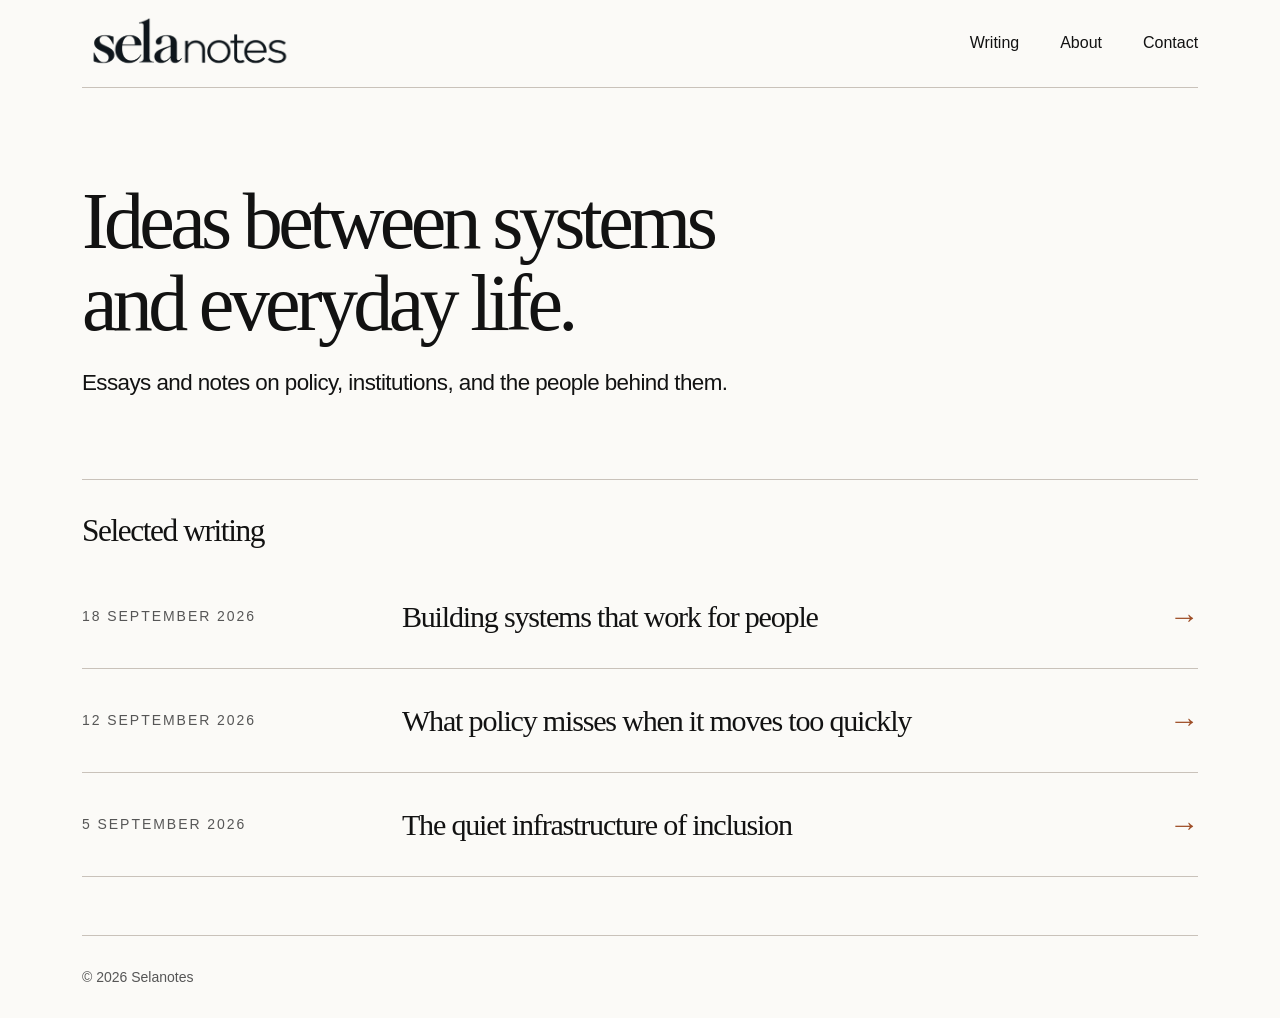
==== index.html @ 1800bb75 "Build Selanotes minimalist editorial homepage" ====
<!doctype html>
<html lang="en">
  <head>
    <meta charset="utf-8" />
    <meta name="viewport" content="width=device-width, initial-scale=1" />
    <meta name="theme-color" content="#fbfaf7" />
    <meta name="description" content="Essays and notes on policy, institutions, and the people behind them." />
    <title>Selanotes — Ideas between systems and everyday life</title>
    <link rel="icon" href="data:image/svg+xml,%3Csvg xmlns=%22http://www.w3.org/2000/svg%22 viewBox=%220 0 64 64%22%3E%3Crect width=%2264%22 height=%2264%22 rx=%228%22 fill=%22%23fbfaf7%22/%3E%3Cpath d=%22M13 47V17h4v26h14v4H13Zm24 0V17h4v12h11V17h4v30h-4V33H41v14h-4Z%22 fill=%22%23101010%22/%3E%3C/svg%3E" type="image/svg+xml" />
    <style>
:root {
  color-scheme: light;
  --paper: #fbfaf7;
  --ink: #121212;
  --muted: #565656;
  --rule: #c9c2ba;
  --accent: #9e4e27;
}

* { box-sizing: border-box; }

html { scroll-behavior: smooth; }

body {
  margin: 0;
  background: var(--paper);
  color: var(--ink);
  font-family: Arial, Helvetica, sans-serif;
  -webkit-font-smoothing: antialiased;
}

.page-shell {
  width: min(100% - 12.8vw, 1344px);
  margin-inline: auto;
}

.site-header {
  min-height: 88px;
  display: flex;
  align-items: center;
  justify-content: space-between;
  border-bottom: 1px solid var(--rule);
}

.brand {
  display: inline-flex;
  align-items: center;
  width: 210px;
  height: 54px;
}

.brand img {
  display: block;
  width: 100%;
  height: auto;
}

.site-nav {
  display: flex;
  align-items: center;
  gap: clamp(24px, 3.2vw, 48px);
}

.site-nav a,
.site-footer a {
  color: inherit;
  text-decoration: none;
  font-size: 16px;
  line-height: 1.4;
}

.site-nav a:hover,
.site-footer a:hover { color: var(--accent); }

.intro {
  padding: clamp(62px, 7.3vw, 104px) 0 clamp(58px, 6.3vw, 82px);
  border-bottom: 1px solid var(--rule);
}

h1, h2, .writing-list a {
  font-family: "Iowan Old Style", "Baskerville", "Palatino Linotype", "Book Antiqua", Georgia, serif;
  font-weight: 400;
}

h1 {
  max-width: 1020px;
  margin: 0;
  font-size: clamp(48px, 6.25vw, 88px);
  letter-spacing: -0.058em;
  line-height: 1.02;
}

.intro p {
  margin: 22px 0 0;
  font-size: clamp(18px, 1.75vw, 27px);
  line-height: 1.4;
  letter-spacing: -0.025em;
}

.writing { padding-top: 32px; }

h2 {
  margin: 0 0 16px;
  font-size: clamp(28px, 2.45vw, 36px);
  letter-spacing: -0.045em;
  line-height: 1.2;
}

.writing-list {
  padding: 0;
  margin: 0;
  list-style: none;
}

.writing-list li {
  min-height: 104px;
  display: grid;
  grid-template-columns: 286px 1fr;
  align-items: center;
  border-bottom: 1px solid var(--rule);
  column-gap: 34px;
}

.writing-list time {
  color: var(--muted);
  font-size: 14px;
  letter-spacing: 0.14em;
  line-height: 1.5;
  text-transform: uppercase;
}

.writing-list a {
  min-height: 100%;
  display: flex;
  align-items: center;
  justify-content: space-between;
  gap: 22px;
  color: inherit;
  text-decoration: none;
  font-size: clamp(23px, 2.35vw, 35px);
  letter-spacing: -0.04em;
  line-height: 1.2;
}

.writing-list a span {
  flex: none;
  color: var(--accent);
  font-family: Arial, Helvetica, sans-serif;
  font-size: 30px;
  font-weight: 300;
  transition: transform 160ms ease;
}

.writing-list a:hover span { transform: translateX(5px); }

.site-footer {
  min-height: 83px;
  margin-top: 58px;
  border-top: 1px solid var(--rule);
  display: flex;
  justify-content: space-between;
  align-items: center;
  color: var(--muted);
  font-size: 14px;
}

.site-footer a { color: var(--muted); }

@media (max-width: 700px) {
  .page-shell { width: min(100% - 40px, 560px); }
  .site-header { min-height: 76px; }
  .brand { width: 150px; height: 44px; }
  .site-nav { gap: 16px; }
  .site-nav a { font-size: 14px; }
  .intro { padding: 64px 0 48px; }
  h1 { font-size: clamp(43px, 11vw, 64px); }
  .desktop-break { display: none; }
  .intro p { max-width: 34ch; margin-top: 18px; font-size: 18px; }
  .writing { padding-top: 25px; }
  .writing-list li {
    min-height: 112px;
    padding: 16px 0;
    grid-template-columns: 1fr;
    row-gap: 8px;
  }
  .writing-list time { font-size: 12px; }
  .writing-list a { font-size: 25px; }
  .writing-list a span { font-size: 26px; }
  .site-footer { margin-top: 40px; }
}

@media (max-width: 380px) {
  .page-shell { width: min(100% - 32px, 560px); }
  .brand { width: 128px; }
  .site-nav { gap: 12px; }
  .site-nav a { font-size: 13px; }
}

</style>
  </head>
  <body>
    <div class="page-shell">
      <header class="site-header">
        <a class="brand" href="#top" aria-label="Selanotes home">
          <img src="[data-uri]" alt="Selanotes" />
        </a>
        <nav class="site-nav" aria-label="Main navigation">
          <a href="#writing">Writing</a>
          <a href="#about">About</a>
          <a href="#contact">Contact</a>
        </nav>
      </header>

      <main id="top">
        <section class="intro" aria-labelledby="intro-title">
          <h1 id="intro-title">Ideas between systems<br class="desktop-break" /> and everyday life.</h1>
          <p>Essays and notes on policy, institutions, and the people behind them.</p>
        </section>

        <section class="writing" id="writing" aria-labelledby="writing-title">
          <h2 id="writing-title">Selected writing</h2>
          <ul class="writing-list">
            <li>
              <time datetime="2026-09-18">18 September 2026</time>
              <a href="#contact">Building systems that work for people <span aria-hidden="true">→</span></a>
            </li>
            <li>
              <time datetime="2026-09-12">12 September 2026</time>
              <a href="#contact">What policy misses when it moves too quickly <span aria-hidden="true">→</span></a>
            </li>
            <li>
              <time datetime="2026-09-05">5 September 2026</time>
              <a href="#contact">The quiet infrastructure of inclusion <span aria-hidden="true">→</span></a>
            </li>
          </ul>
        </section>
      </main>

      <footer class="site-footer">
        <span id="about">© 2026 Selanotes</span>
      </footer>
    </div>
  </body>
</html>
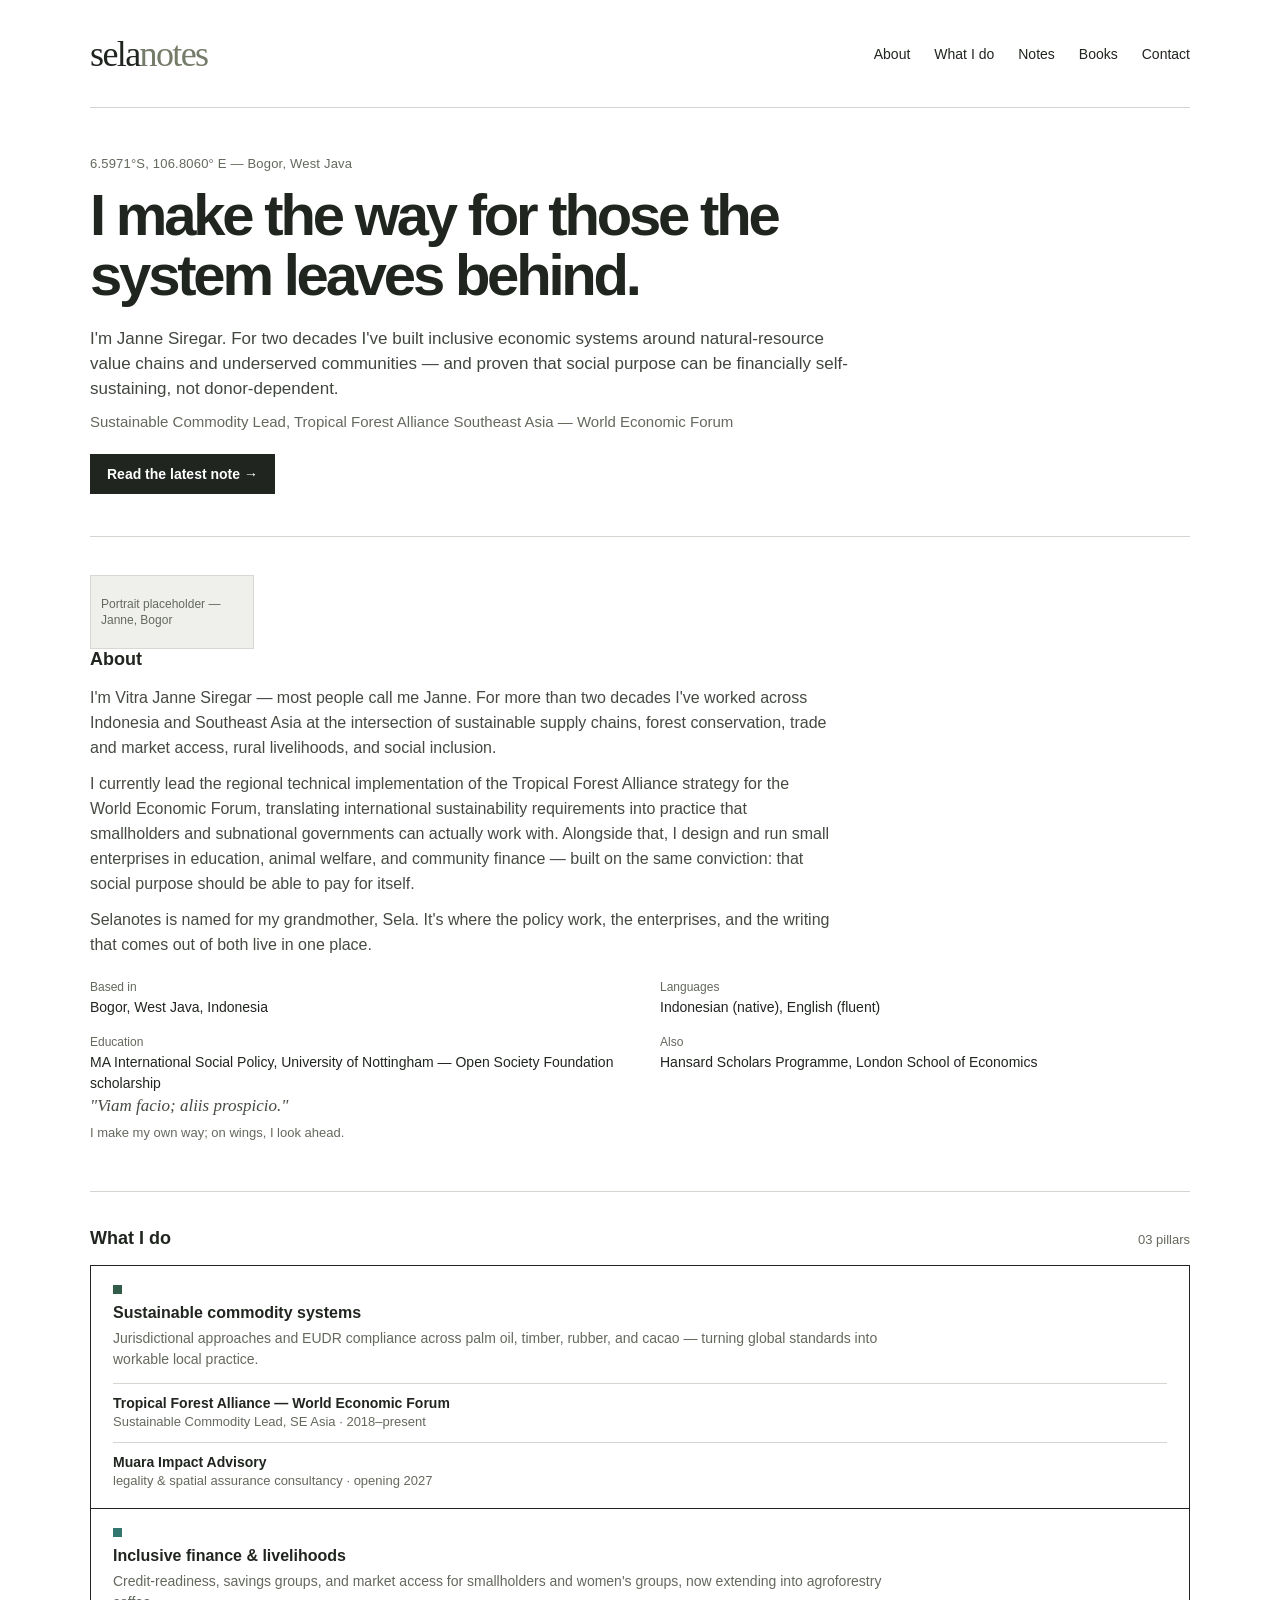
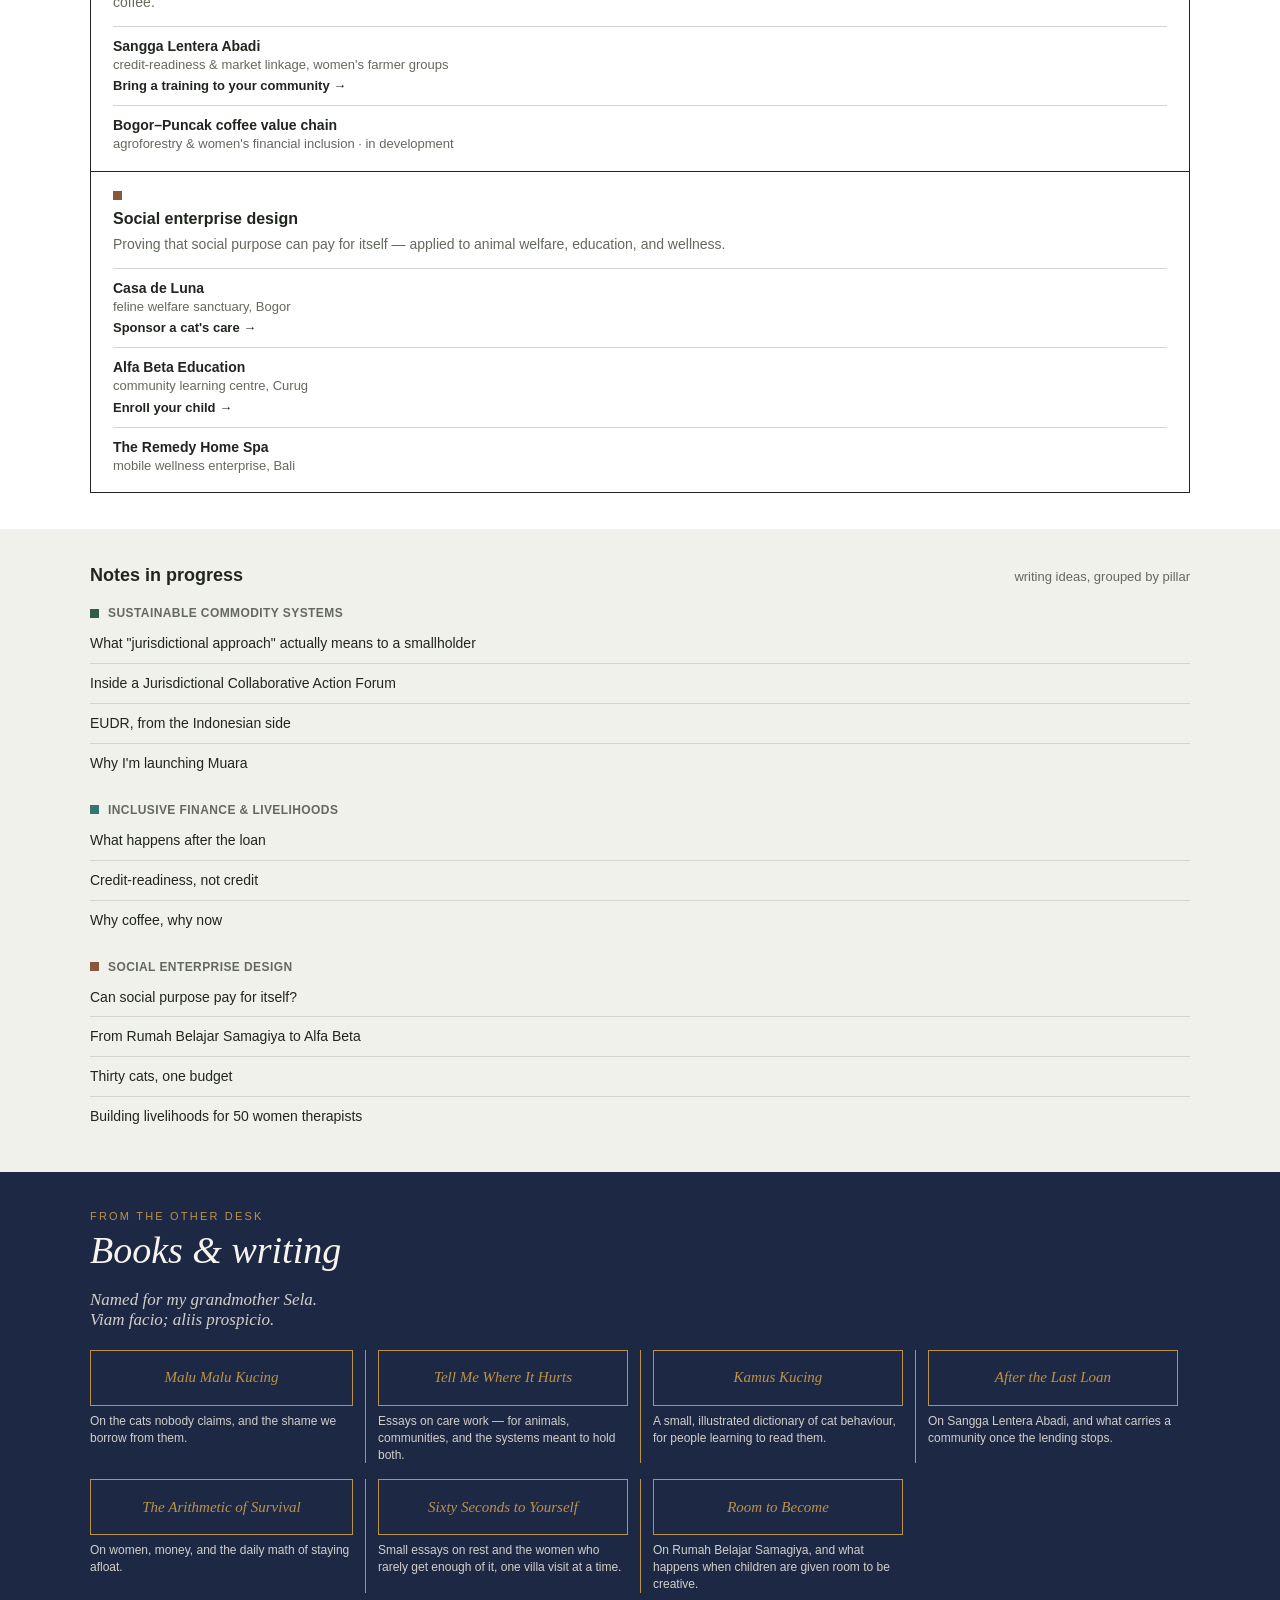
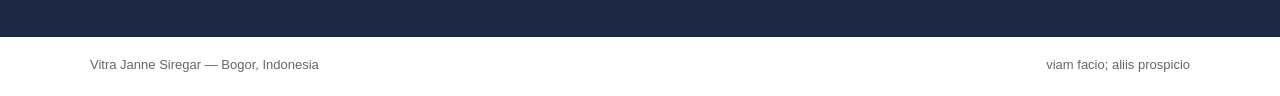
==== commit a627a233: "Update homepage to match Selanotes mobile PDF" ====
--- a/index.html
+++ b/index.html
@@ -1,244 +1,302 @@
 <!doctype html>
 <html lang="en">
-  <head>
-    <meta charset="utf-8" />
-    <meta name="viewport" content="width=device-width, initial-scale=1" />
-    <meta name="theme-color" content="#fbfaf7" />
-    <meta name="description" content="Essays and notes on policy, institutions, and the people behind them." />
-    <title>Selanotes — Ideas between systems and everyday life</title>
-    <link rel="icon" href="data:image/svg+xml,%3Csvg xmlns=%22http://www.w3.org/2000/svg%22 viewBox=%220 0 64 64%22%3E%3Crect width=%2264%22 height=%2264%22 rx=%228%22 fill=%22%23fbfaf7%22/%3E%3Cpath d=%22M13 47V17h4v26h14v4H13Zm24 0V17h4v12h11V17h4v30h-4V33H41v14h-4Z%22 fill=%22%23101010%22/%3E%3C/svg%3E" type="image/svg+xml" />
-    <style>
-:root {
-  color-scheme: light;
-  --paper: #fbfaf7;
-  --ink: #121212;
-  --muted: #565656;
-  --rule: #c9c2ba;
-  --accent: #9e4e27;
-}
-
-* { box-sizing: border-box; }
-
-html { scroll-behavior: smooth; }
-
-body {
-  margin: 0;
-  background: var(--paper);
-  color: var(--ink);
-  font-family: Arial, Helvetica, sans-serif;
-  -webkit-font-smoothing: antialiased;
-}
-
-.page-shell {
-  width: min(100% - 12.8vw, 1344px);
-  margin-inline: auto;
-}
-
-.site-header {
-  min-height: 88px;
-  display: flex;
-  align-items: center;
-  justify-content: space-between;
-  border-bottom: 1px solid var(--rule);
-}
-
-.brand {
-  display: inline-flex;
-  align-items: center;
-  width: 210px;
-  height: 54px;
-}
-
-.brand img {
-  display: block;
-  width: 100%;
-  height: auto;
-}
-
-.site-nav {
-  display: flex;
-  align-items: center;
-  gap: clamp(24px, 3.2vw, 48px);
-}
-
-.site-nav a,
-.site-footer a {
-  color: inherit;
-  text-decoration: none;
-  font-size: 16px;
-  line-height: 1.4;
-}
-
-.site-nav a:hover,
-.site-footer a:hover { color: var(--accent); }
-
-.intro {
-  padding: clamp(62px, 7.3vw, 104px) 0 clamp(58px, 6.3vw, 82px);
-  border-bottom: 1px solid var(--rule);
-}
-
-h1, h2, .writing-list a {
-  font-family: "Iowan Old Style", "Baskerville", "Palatino Linotype", "Book Antiqua", Georgia, serif;
-  font-weight: 400;
-}
-
-h1 {
-  max-width: 1020px;
-  margin: 0;
-  font-size: clamp(48px, 6.25vw, 88px);
-  letter-spacing: -0.058em;
-  line-height: 1.02;
-}
-
-.intro p {
-  margin: 22px 0 0;
-  font-size: clamp(18px, 1.75vw, 27px);
-  line-height: 1.4;
-  letter-spacing: -0.025em;
-}
-
-.writing { padding-top: 32px; }
-
-h2 {
-  margin: 0 0 16px;
-  font-size: clamp(28px, 2.45vw, 36px);
-  letter-spacing: -0.045em;
-  line-height: 1.2;
-}
-
-.writing-list {
-  padding: 0;
-  margin: 0;
-  list-style: none;
-}
-
-.writing-list li {
-  min-height: 104px;
-  display: grid;
-  grid-template-columns: 286px 1fr;
-  align-items: center;
-  border-bottom: 1px solid var(--rule);
-  column-gap: 34px;
-}
-
-.writing-list time {
-  color: var(--muted);
-  font-size: 14px;
-  letter-spacing: 0.14em;
-  line-height: 1.5;
-  text-transform: uppercase;
-}
-
-.writing-list a {
-  min-height: 100%;
-  display: flex;
-  align-items: center;
-  justify-content: space-between;
-  gap: 22px;
-  color: inherit;
-  text-decoration: none;
-  font-size: clamp(23px, 2.35vw, 35px);
-  letter-spacing: -0.04em;
-  line-height: 1.2;
-}
-
-.writing-list a span {
-  flex: none;
-  color: var(--accent);
-  font-family: Arial, Helvetica, sans-serif;
-  font-size: 30px;
-  font-weight: 300;
-  transition: transform 160ms ease;
-}
-
-.writing-list a:hover span { transform: translateX(5px); }
-
-.site-footer {
-  min-height: 83px;
-  margin-top: 58px;
-  border-top: 1px solid var(--rule);
-  display: flex;
-  justify-content: space-between;
-  align-items: center;
-  color: var(--muted);
-  font-size: 14px;
-}
-
-.site-footer a { color: var(--muted); }
-
-@media (max-width: 700px) {
-  .page-shell { width: min(100% - 40px, 560px); }
-  .site-header { min-height: 76px; }
-  .brand { width: 150px; height: 44px; }
-  .site-nav { gap: 16px; }
-  .site-nav a { font-size: 14px; }
-  .intro { padding: 64px 0 48px; }
-  h1 { font-size: clamp(43px, 11vw, 64px); }
-  .desktop-break { display: none; }
-  .intro p { max-width: 34ch; margin-top: 18px; font-size: 18px; }
-  .writing { padding-top: 25px; }
-  .writing-list li {
-    min-height: 112px;
-    padding: 16px 0;
-    grid-template-columns: 1fr;
-    row-gap: 8px;
-  }
-  .writing-list time { font-size: 12px; }
-  .writing-list a { font-size: 25px; }
-  .writing-list a span { font-size: 26px; }
-  .site-footer { margin-top: 40px; }
-}
-
-@media (max-width: 380px) {
-  .page-shell { width: min(100% - 32px, 560px); }
-  .brand { width: 128px; }
-  .site-nav { gap: 12px; }
-  .site-nav a { font-size: 13px; }
-}
-
-</style>
-  </head>
-  <body>
-    <div class="page-shell">
-      <header class="site-header">
-        <a class="brand" href="#top" aria-label="Selanotes home">
-          <img src="[data-uri]" alt="Selanotes" />
-        </a>
-        <nav class="site-nav" aria-label="Main navigation">
-          <a href="#writing">Writing</a>
-          <a href="#about">About</a>
-          <a href="#contact">Contact</a>
-        </nav>
-      </header>
-
-      <main id="top">
-        <section class="intro" aria-labelledby="intro-title">
-          <h1 id="intro-title">Ideas between systems<br class="desktop-break" /> and everyday life.</h1>
-          <p>Essays and notes on policy, institutions, and the people behind them.</p>
-        </section>
-
-        <section class="writing" id="writing" aria-labelledby="writing-title">
-          <h2 id="writing-title">Selected writing</h2>
-          <ul class="writing-list">
-            <li>
-              <time datetime="2026-09-18">18 September 2026</time>
-              <a href="#contact">Building systems that work for people <span aria-hidden="true">→</span></a>
-            </li>
-            <li>
-              <time datetime="2026-09-12">12 September 2026</time>
-              <a href="#contact">What policy misses when it moves too quickly <span aria-hidden="true">→</span></a>
-            </li>
-            <li>
-              <time datetime="2026-09-05">5 September 2026</time>
-              <a href="#contact">The quiet infrastructure of inclusion <span aria-hidden="true">→</span></a>
-            </li>
-          </ul>
-        </section>
-      </main>
-
-      <footer class="site-footer">
-        <span id="about">© 2026 Selanotes</span>
-      </footer>
-    </div>
-  </body>
+<head>
+  <meta charset="utf-8" />
+  <meta name="viewport" content="width=device-width, initial-scale=1" />
+  <meta name="theme-color" content="#f4f4ef" />
+  <meta name="description" content="Notes on sustainable livelihoods, inclusive finance, and social enterprise by Jane Siregar." />
+  <title>Selanotes — Jane Siregar</title>
+  <style>
+    :root {
+      color-scheme: light;
+      --paper: #fff;
+      --soft: #f1f1ec;
+      --ink: #20251f;
+      --muted: #64695e;
+      --rule: #d4d5ce;
+      --forest: #315d48;
+      --teal: #32766f;
+      --rust: #87573e;
+      --navy: #1d2944;
+      --gold: #bd9148;
+    }
+    * { box-sizing: border-box; }
+    html { scroll-behavior: smooth; }
+    body {
+      margin: 0;
+      color: var(--ink);
+      background: var(--paper);
+      font-family: Arial, Helvetica, sans-serif;
+      font-size: 16px;
+      -webkit-font-smoothing: antialiased;
+    }
+    a { color: inherit; }
+    .wrap { width: min(100% - 48px, 1100px); margin-inline: auto; }
+    header {
+      min-height: 108px;
+      display: flex;
+      justify-content: space-between;
+      align-items: center;
+      gap: 28px;
+      border-bottom: 1px solid var(--rule);
+    }
+    .wordmark {
+      display: inline-block;
+      color: var(--ink);
+      font-family: Georgia, "Times New Roman", serif;
+      font-size: 36px;
+      line-height: 1;
+      text-decoration: none;
+      letter-spacing: -.045em;
+      white-space: nowrap;
+    }
+    .wordmark span { color: #747b68; }
+    nav { display: flex; flex-wrap: wrap; gap: 8px 24px; }
+    nav a { font-size: 14px; text-decoration: none; }
+    nav a:hover, .text-link:hover { text-decoration: underline; text-underline-offset: 3px; }
+    .intro { padding: 48px 0 42px; border-bottom: 1px solid var(--rule); }
+    .location { margin: 0 0 14px; color: var(--muted); font-size: 13px; letter-spacing: .015em; }
+    h1 {
+      max-width: 760px;
+      margin: 0;
+      font-size: clamp(34px, 5vw, 58px);
+      letter-spacing: -.055em;
+      line-height: 1.04;
+    }
+    .intro-copy { max-width: 760px; margin: 20px 0 0; color: #41473f; font-size: 17px; line-height: 1.48; }
+    .role { max-width: 760px; margin: 10px 0 0; color: var(--muted); font-size: 15px; line-height: 1.4; }
+    .button {
+      display: inline-block;
+      margin-top: 22px;
+      padding: 12px 17px;
+      color: #fff;
+      background: var(--ink);
+      font-size: 14px;
+      font-weight: 700;
+      text-decoration: none;
+    }
+    .button:hover { background: #3d493e; }
+    .about { padding: 38px 0 36px; border-bottom: 1px solid var(--rule); }
+    .portrait {
+      display: flex;
+      width: 164px;
+      height: 74px;
+      align-items: center;
+      padding: 10px;
+      background: #efefeb;
+      border: 1px solid #d7d8d1;
+      color: var(--muted);
+      font-size: 12px;
+      line-height: 1.35;
+    }
+    h2, h3, p { margin-top: 0; }
+    .about h2 { margin: 0 0 16px; font-size: 18px; }
+    .about p { max-width: 740px; margin: 0 0 12px; color: #454a42; line-height: 1.55; }
+    .bio-details { display: grid; grid-template-columns: repeat(2, minmax(0, 1fr)); gap: 18px 40px; margin-top: 22px; }
+    .detail-label { display: block; margin-bottom: 3px; color: var(--muted); font-size: 12px; }
+    .detail-value { font-size: 14px; line-height: 1.45; }
+    .motto { margin: 20px 0 0; color: #835a43; font-family: Georgia, serif; font-size: 17px; font-style: italic; }
+    .motto-caption { display: block; margin-top: 4px; color: var(--muted); font-family: Arial, sans-serif; font-size: 13px; font-style: normal; }
+    .section { padding: 36px 0; }
+    .section-heading { display: flex; justify-content: space-between; align-items: baseline; gap: 16px; margin-bottom: 16px; }
+    .section-heading h2 { margin: 0; font-size: 18px; }
+    .section-heading span { color: var(--muted); font-size: 13px; }
+    .pillar { border: 1px solid var(--ink); }
+    .pillar-card { padding: 19px 22px 18px; }
+    .pillar-card + .pillar-card { border-top: 1px solid var(--ink); }
+    .square { width: 9px; height: 9px; margin-bottom: 10px; background: var(--forest); }
+    .pillar-card:nth-child(2) .square { background: var(--teal); }
+    .pillar-card:nth-child(3) .square { background: var(--rust); }
+    .pillar-card h3 { margin: 0 0 6px; font-size: 16px; }
+    .pillar-card > p { max-width: 780px; margin: 0 0 13px; color: var(--muted); font-size: 14px; line-height: 1.5; }
+    .project { padding: 11px 0 0; border-top: 1px solid var(--rule); }
+    .project + .project { margin-top: 11px; }
+    .project strong { display: block; font-size: 14px; }
+    .project span { display: block; margin-top: 2px; color: var(--muted); font-size: 13px; line-height: 1.35; }
+    .project a { display: inline-block; margin-top: 5px; font-size: 13px; font-weight: 700; text-decoration: none; }
+    .notes { padding: 36px 0; background: var(--soft); }
+    .notes-inner { width: min(100% - 48px, 1100px); margin: auto; }
+    .note-group { margin-top: 20px; }
+    .note-group:first-of-type { margin-top: 0; }
+    .note-group h3 { display: flex; align-items: center; gap: 9px; margin: 0 0 4px; color: var(--muted); font-size: 12px; font-weight: 700; letter-spacing: .035em; text-transform: uppercase; }
+    .note-group h3 .square { flex: 0 0 auto; margin: 0; }
+    .note-list { margin: 0; padding: 0; list-style: none; }
+    .note-list li { padding: 10px 0; border-bottom: 1px solid var(--rule); font-size: 14px; line-height: 1.35; }
+    .note-list li:last-child { border-bottom: 0; }
+    .books { padding: 38px 0 44px; color: #f7f4ed; background: var(--navy); }
+    .books .wrap { max-width: 1100px; }
+    .eyebrow { margin: 0 0 6px; color: var(--gold); font-size: 11px; letter-spacing: .2em; text-transform: uppercase; }
+    .books h2 { margin: 0; font-family: Georgia, serif; font-size: clamp(28px, 4vw, 38px); font-style: italic; font-weight: 400; }
+    .books-intro { margin: 18px 0 20px; color: #d2cfca; font-family: Georgia, serif; font-size: 17px; font-style: italic; }
+    .book-grid { display: grid; grid-template-columns: repeat(4, minmax(0, 1fr)); gap: 16px 0; }
+    .book { min-width: 0; padding: 0 12px; border-left: 1px solid var(--gold); }
+    .book:nth-child(4n + 1) { padding-left: 0; border-left: 0; }
+    .book-title {
+      display: flex;
+      min-height: 56px;
+      align-items: center;
+      justify-content: center;
+      padding: 8px 7px;
+      border: 1px solid var(--gold);
+      color: var(--gold);
+      font-family: Georgia, serif;
+      font-size: 15px;
+      font-style: italic;
+      line-height: 1.15;
+      text-align: center;
+      text-decoration: none;
+    }
+    .book p { margin: 7px 0 0; color: #d2cfca; font-size: 12px; line-height: 1.4; }
+    footer { display: flex; justify-content: space-between; gap: 20px; padding: 20px 0 24px; color: var(--muted); font-size: 13px; }
+    @media (max-width: 600px) {
+      .wrap, .notes-inner { width: calc(100% - 26px); }
+      header { min-height: 109px; display: block; padding: 49px 0 12px; }
+      .wordmark { font-size: 29px; }
+      nav { gap: 6px; margin-top: 3px; }
+      nav a { font-size: 12px; }
+      .intro { padding: 44px 0 34px; }
+      .location { margin-bottom: 12px; font-size: 11px; }
+      h1 { max-width: 360px; font-size: 34px; line-height: 1.08; }
+      .intro-copy { margin-top: 16px; font-size: 13px; line-height: 1.46; }
+      .role { margin-top: 9px; font-size: 12px; line-height: 1.35; }
+      .button { margin-top: 20px; padding: 10px 15px; font-size: 12px; }
+      .about { padding: 39px 0 31px; }
+      .portrait { width: 125px; height: 40px; padding: 6px; font-size: 9px; }
+      .about h2 { margin-bottom: 15px; font-size: 14px; }
+      .about p { margin-bottom: 10px; font-size: 13px; line-height: 1.48; }
+      .bio-details { grid-template-columns: 1fr; gap: 10px; margin-top: 17px; }
+      .detail-label { margin-bottom: 1px; font-size: 10px; }
+      .detail-value { font-size: 11px; line-height: 1.35; }
+      .motto { margin-top: 15px; font-size: 14px; }
+      .motto-caption { font-size: 10px; }
+      .section { padding: 34px 0; }
+      .section-heading { margin-bottom: 12px; }
+      .section-heading h2 { font-size: 12px; }
+      .section-heading span { font-size: 10px; }
+      .pillar-card { padding: 16px 13px 14px; }
+      .square { width: 8px; height: 8px; margin-bottom: 9px; }
+      .pillar-card h3 { margin-bottom: 5px; font-size: 12px; }
+      .pillar-card > p { margin-bottom: 11px; font-size: 11px; line-height: 1.45; }
+      .project { padding-top: 10px; }
+      .project + .project { margin-top: 9px; }
+      .project strong { font-size: 11px; }
+      .project span, .project a { font-size: 10px; }
+      .notes { padding: 35px 0 30px; }
+      .note-group { margin-top: 19px; }
+      .note-group h3 { font-size: 10px; }
+      .note-group h3 .square { margin: 0; }
+      .note-list li { padding: 9px 0; font-size: 11px; }
+      .books { padding: 38px 0 41px; }
+      .eyebrow { font-size: 9px; }
+      .books h2 { font-size: 22px; }
+      .books-intro { margin: 17px 0 18px; font-size: 13px; }
+      .book-grid { grid-template-columns: repeat(4, minmax(0, 1fr)); gap: 14px 0; }
+      .book { padding: 0 4px; }
+      .book:nth-child(4n + 1) { padding-left: 0; }
+      .book-title { min-height: 46px; padding: 5px 2px; font-size: 12px; }
+      .book p { margin-top: 6px; font-size: 9px; line-height: 1.35; }
+      footer { padding: 18px 0; font-size: 10px; }
+    }
+    @media (max-width: 340px) {
+      .wrap, .notes-inner { width: calc(100% - 20px); }
+      nav { gap: 5px; }
+      nav a { font-size: 11px; }
+      h1 { font-size: 31px; }
+      .book p { font-size: 8px; }
+    }
+  </style>
+</head>
+<body>
+  <header class="wrap" id="top">
+    <a class="wordmark" href="#top" aria-label="Selanotes home">sela<span>notes</span></a>
+    <nav aria-label="Main navigation">
+      <a href="#about">About</a>
+      <a href="#what-i-do">What I do</a>
+      <a href="#notes">Notes</a>
+      <a href="#books">Books</a>
+      <a href="#contact">Contact</a>
+    </nav>
+  </header>
+  <main>
+    <section class="intro wrap" aria-labelledby="intro-title">
+      <p class="location">6.5971°S, 106.8060° E — Bogor, West Java</p>
+      <h1 id="intro-title">I make the way for those the system leaves behind.</h1>
+      <p class="intro-copy">I'm Janne Siregar. For two decades I've built inclusive economic systems around natural-resource value chains and underserved communities — and proven that social purpose can be financially self-sustaining, not donor-dependent.</p>
+      <p class="role">Sustainable Commodity Lead, Tropical Forest Alliance Southeast Asia — World Economic Forum</p>
+      <a class="button" href="#notes">Read the latest note →</a>
+    </section>
+    <section class="about wrap" id="about" aria-labelledby="about-title">
+      <div class="portrait" role="img" aria-label="Portrait placeholder — Janne, Bogor">Portrait placeholder —<br />Janne, Bogor</div>
+      <h2 id="about-title">About</h2>
+      <p>I'm Vitra Janne Siregar — most people call me Janne. For more than two decades I've worked across Indonesia and Southeast Asia at the intersection of sustainable supply chains, forest conservation, trade and market access, rural livelihoods, and social inclusion.</p>
+      <p>I currently lead the regional technical implementation of the Tropical Forest Alliance strategy for the World Economic Forum, translating international sustainability requirements into practice that smallholders and subnational governments can actually work with. Alongside that, I design and run small enterprises in education, animal welfare, and community finance — built on the same conviction: that social purpose should be able to pay for itself.</p>
+      <p>Selanotes is named for my grandmother, Sela. It's where the policy work, the enterprises, and the writing that comes out of both live in one place.</p>
+      <div class="bio-details">
+        <div><span class="detail-label">Based in</span><div class="detail-value">Bogor, West Java, Indonesia</div></div>
+        <div><span class="detail-label">Languages</span><div class="detail-value">Indonesian (native), English (fluent)</div></div>
+        <div><span class="detail-label">Education</span><div class="detail-value">MA International Social Policy, University of Nottingham — Open Society Foundation scholarship</div></div>
+        <div><span class="detail-label">Also</span><div class="detail-value">Hansard Scholars Programme, London School of Economics</div></div>
+      </div>
+      <p class="motto">"Viam facio; aliis prospicio."<span class="motto-caption">I make my own way; on wings, I look ahead.</span></p>
+    </section>
+    <section class="section wrap" id="what-i-do" aria-labelledby="pillars-title">
+      <div class="section-heading"><h2 id="pillars-title">What I do</h2><span>03 pillars</span></div>
+      <div class="pillar">
+        <article class="pillar-card">
+          <div class="square"></div><h3>Sustainable commodity systems</h3>
+          <p>Jurisdictional approaches and EUDR compliance across palm oil, timber, rubber, and cacao — turning global standards into workable local practice.</p>
+          <div class="project"><strong>Tropical Forest Alliance — World Economic Forum</strong><span>Sustainable Commodity Lead, SE Asia · 2018–present</span></div>
+          <div class="project"><strong>Muara Impact Advisory</strong><span>legality &amp; spatial assurance consultancy · opening 2027</span></div>
+        </article>
+        <article class="pillar-card">
+          <div class="square"></div><h3>Inclusive finance &amp; livelihoods</h3>
+          <p>Credit-readiness, savings groups, and market access for smallholders and women's groups, now extending into agroforestry coffee.</p>
+          <div class="project"><strong>Sangga Lentera Abadi</strong><span>credit-readiness &amp; market linkage, women's farmer groups</span><a href="#contact" class="text-link">Bring a training to your community →</a></div>
+          <div class="project"><strong>Bogor–Puncak coffee value chain</strong><span>agroforestry &amp; women's financial inclusion · in development</span></div>
+        </article>
+        <article class="pillar-card">
+          <div class="square"></div><h3>Social enterprise design</h3>
+          <p>Proving that social purpose can pay for itself — applied to animal welfare, education, and wellness.</p>
+          <div class="project"><strong>Casa de Luna</strong><span>feline welfare sanctuary, Bogor</span><a href="#contact" class="text-link">Sponsor a cat's care →</a></div>
+          <div class="project"><strong>Alfa Beta Education</strong><span>community learning centre, Curug</span><a href="#contact" class="text-link">Enroll your child →</a></div>
+          <div class="project"><strong>The Remedy Home Spa</strong><span>mobile wellness enterprise, Bali</span></div>
+        </article>
+      </div>
+    </section>
+    <section class="notes" id="notes" aria-labelledby="notes-title">
+      <div class="notes-inner">
+        <div class="section-heading"><h2 id="notes-title">Notes in progress</h2><span>writing ideas, grouped by pillar</span></div>
+        <div class="note-group">
+          <h3><i class="square"></i>Sustainable commodity systems</h3>
+          <ul class="note-list"><li>What "jurisdictional approach" actually means to a smallholder</li><li>Inside a Jurisdictional Collaborative Action Forum</li><li>EUDR, from the Indonesian side</li><li>Why I'm launching Muara</li></ul>
+        </div>
+        <div class="note-group">
+          <h3><i class="square" style="background:var(--teal)"></i>Inclusive finance &amp; livelihoods</h3>
+          <ul class="note-list"><li>What happens after the loan</li><li>Credit-readiness, not credit</li><li>Why coffee, why now</li></ul>
+        </div>
+        <div class="note-group">
+          <h3><i class="square" style="background:var(--rust)"></i>Social enterprise design</h3>
+          <ul class="note-list"><li>Can social purpose pay for itself?</li><li>From Rumah Belajar Samagiya to Alfa Beta</li><li>Thirty cats, one budget</li><li>Building livelihoods for 50 women therapists</li></ul>
+        </div>
+      </div>
+    </section>
+    <section class="books" id="books" aria-labelledby="books-title">
+      <div class="wrap">
+        <p class="eyebrow">From the other desk</p>
+        <h2 id="books-title">Books &amp; writing</h2>
+        <p class="books-intro">Named for my grandmother Sela.<br />Viam facio; aliis prospicio.</p>
+        <div class="book-grid">
+          <article class="book"><a class="book-title" href="#contact">Malu Malu Kucing</a><p>On the cats nobody claims, and the shame we borrow from them.</p></article>
+          <article class="book"><a class="book-title" href="#contact">Tell Me Where It Hurts</a><p>Essays on care work — for animals, communities, and the systems meant to hold both.</p></article>
+          <article class="book"><a class="book-title" href="#contact">Kamus Kucing</a><p>A small, illustrated dictionary of cat behaviour, for people learning to read them.</p></article>
+          <article class="book"><a class="book-title" href="#contact">After the Last Loan</a><p>On Sangga Lentera Abadi, and what carries a community once the lending stops.</p></article>
+          <article class="book"><a class="book-title" href="#contact">The Arithmetic of Survival</a><p>On women, money, and the daily math of staying afloat.</p></article>
+          <article class="book"><a class="book-title" href="#contact">Sixty Seconds to Yourself</a><p>Small essays on rest and the women who rarely get enough of it, one villa visit at a time.</p></article>
+          <article class="book"><a class="book-title" href="#contact">Room to Become</a><p>On Rumah Belajar Samagiya, and what happens when children are given room to be creative.</p></article>
+        </div>
+      </div>
+    </section>
+  </main>
+  <footer class="wrap" id="contact"><span>Vitra Janne Siregar — Bogor, Indonesia</span><span>viam facio; aliis prospicio</span></footer>
+</body>
 </html>
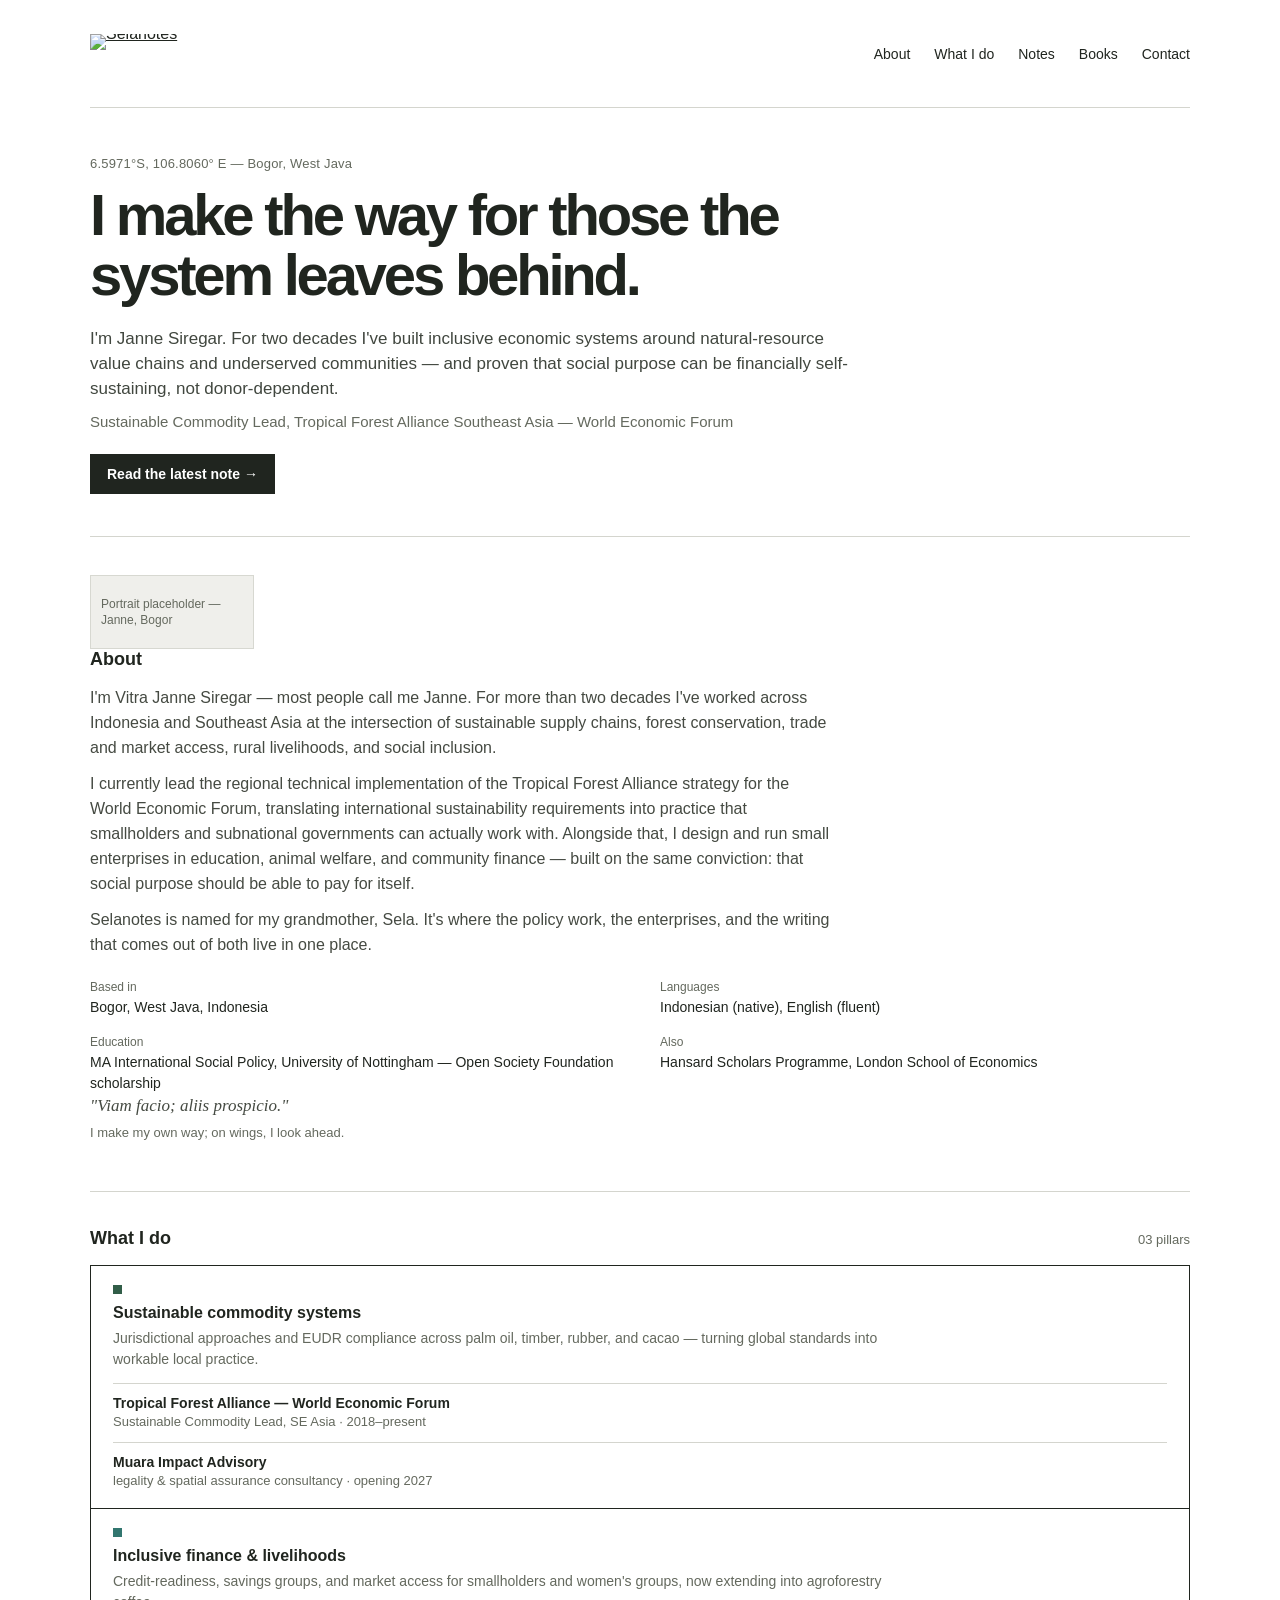
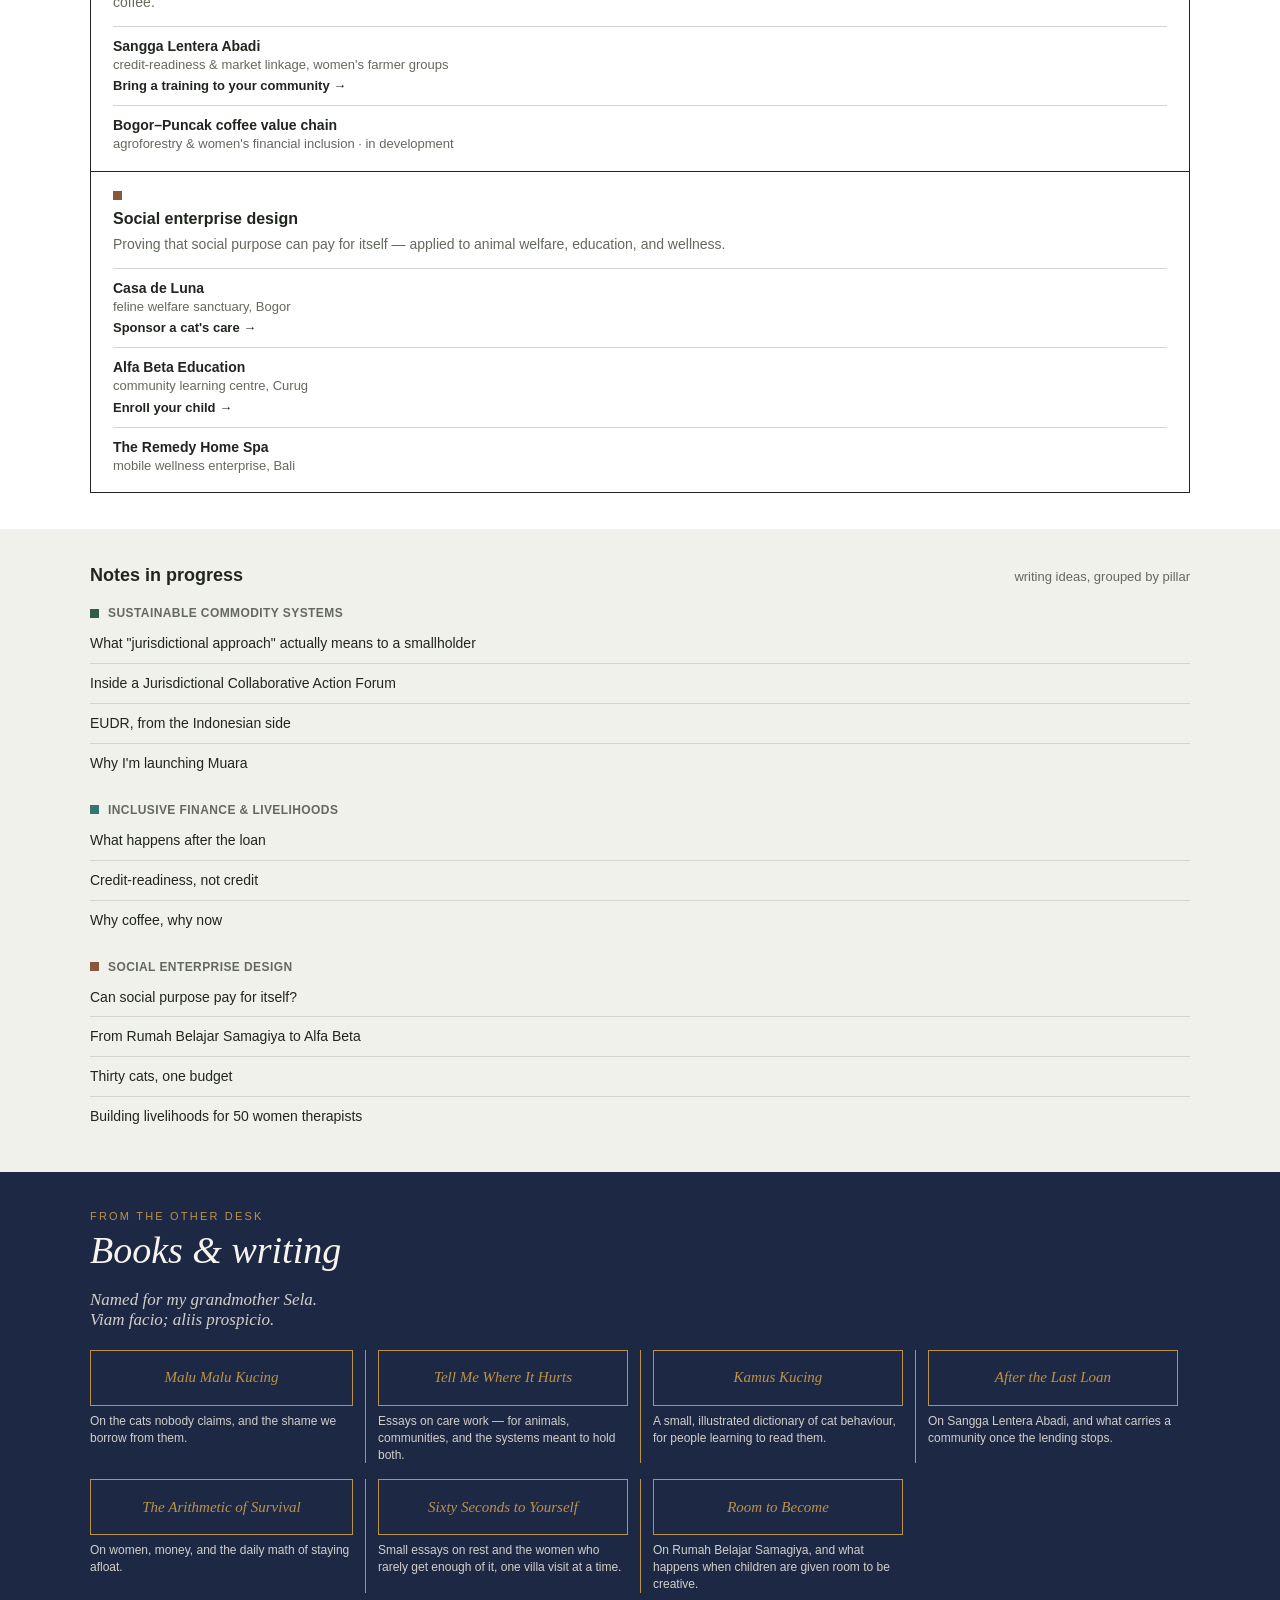
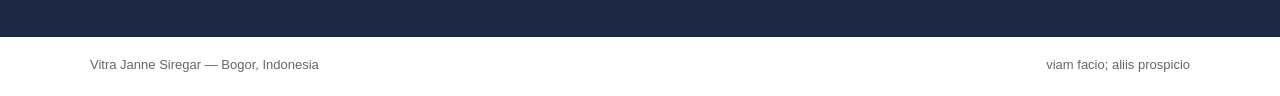
==== commit 83d18081: "Use uploaded Selanotes logo in site header" ====
--- a/index.html
+++ b/index.html
@@ -40,17 +40,8 @@
       gap: 28px;
       border-bottom: 1px solid var(--rule);
     }
-    .wordmark {
-      display: inline-block;
-      color: var(--ink);
-      font-family: Georgia, "Times New Roman", serif;
-      font-size: 36px;
-      line-height: 1;
-      text-decoration: none;
-      letter-spacing: -.045em;
-      white-space: nowrap;
-    }
-    .wordmark span { color: #747b68; }
+    .brand { display: inline-flex; width: 160px; align-items: center; line-height: 0; }
+    .brand img { display: block; width: 100%; height: auto; }
     nav { display: flex; flex-wrap: wrap; gap: 8px 24px; }
     nav a { font-size: 14px; text-decoration: none; }
     nav a:hover, .text-link:hover { text-decoration: underline; text-underline-offset: 3px; }
@@ -151,7 +142,7 @@
     @media (max-width: 600px) {
       .wrap, .notes-inner { width: calc(100% - 26px); }
       header { min-height: 109px; display: block; padding: 49px 0 12px; }
-      .wordmark { font-size: 29px; }
+      .brand { width: 124px; }
       nav { gap: 6px; margin-top: 3px; }
       nav a { font-size: 12px; }
       .intro { padding: 44px 0 34px; }
@@ -208,7 +199,10 @@
 </head>
 <body>
   <header class="wrap" id="top">
-    <a class="wordmark" href="#top" aria-label="Selanotes home">sela<span>notes</span></a>
+    <a class="brand" href="#top" aria-label="Selanotes home"><img src="[data-uri]: truncated output (original token count: 37681)
+Total output lines: 1
+
+iVBORw0KGgoAAAANSUhEUgAABLAAAAEmCAYAAAByJmk2AAEAAElEQVR42uy9d5xk2Vne/zznVnX3TKed6e6Z6Z7ZHUm7SqvMopyQZCQsRBQIIbJFFDZgMAZ+mCCM/TG2iRLJYMBgEyRyEkEoGDASAgkkUGKlZXdnJ4ed6QndVXXP8/vjhHvurZqVVrs70z3zfqXe6VBV3XXvic953+cFDMMwjGsdZ5fAMAzDMAzDMIztDO0SGIZhXNNjPAH4xcXFG3xv9rmSnxr5jb/ZuPfeO+3yGIZhGIZhGIaxnTY3hmEYxrWHA+ABYHbX3sejct9D8kUEevB6t7T5mvOnT7+/fJxhGIZhGIZhGMZWpWeXwDAM45oipQt64MCOnSujVzjxmwH3REgDAKRzz6vr/tMAvB92kGEYhmEYhmEYxjbABCzDMIxrAyKIVzUA7Fxevc3BfwPgPgvEPKFNEIQgAJs95zbtkhmGYRiGYRiGsV0wAcswDGP7UyEIV/XO5eVVh+mvoNO/ovgISSMSI5KVBAEeEkaAX7fLZhiGYRiGYRjGdsEELMMwjO1JirjyCOLV9Nzy6pdR7utAPT64WmlAsgJALwECIEHQULIILMMwDMMwDMMwtg8mYBmGYWwvUmVBIaYLLuxaeYmv+t/uwOeJIqQBCSewggQwGl0x/FeiB10dX092SQ3DMAzDMAzD2OqYgGUYhrE9SMKVRxCdqplda0/rVfoqCK90wA7BbxKgHKv0hK5HuzDhm4ZhGIZhGIZhGFscE7AMwzC2NklsUvg4ODO7tPFMgF9C+M8k3JKgIaRNOvYABqUrRFu1wqskAXQA5OB9ZZfWMAzDMAzDMIztgglYhmEYW5My4gpzc6vL1Q49z/vNzxf5YtLthuQFDehYQXAQx2OrFF8FynmHACpJveL3GIZhGIZhGIZhbGlMwDIMw9g6lP5WAqAdSzeuVRx9OsFXevFpdJgD4CUNATgojuONDCUgRlsV3xEEiiBJgKw0sggswzAMwzAMwzC2DSZgGYZhXH1K4coDwMwN+w72Kny64/BVHvxkENMQvIShJAeyYnwmwZgemF8rv5ome7Q79Ey/MgzDMAzDMAxj+2AClmEYxtWja8yO2Rv2PJG93mcDeBmlJwmcAjSCNAwGVqpIQDk1MPxL8bK/AADELGYRoFUeNAzDMAzDMAxjW2EClmEYxpUliVZAEq4OHpyZuzB4KsHPp/RpAh4OogdgCGhIwIXnKFi0szRpD/9LXyN/[base64]/nULbdMz66vP5Kj6rkOeimEp8O5leg/tSnKgayyW1V4FlMElZQEKRW/qPGzKn87y8dr0p8msIjeYtTZRBCuquwWGoZhGIZhGIaxXTAByzAM4/7hUApWALC0NL+g3mPl3LN478XniXw6HdYAF3yppIEAB7APpWAoNUZVSaAqoqnCZ5MKBaZndwWuLsovT4S0wVytkHDyMgHLMAzDMAzDMIxtgwlYhmEY9003PTClCE7N7d53i6P7FO/0EghPI7gPJAgHSUMEwcgB6gFI0VAtM3Zmj6okQwkM1lVUtFvPfwVSYFZ8pEI9QbH9CulxxUO7VIAJWIZhGIZhGIZhbB9MwDIMw2jTKe3XGLEDmJrdtfeRrlc9TdLzCT5VwCMp9hXCnIYARMGRrNoxUux4WCnGXKUUwFY4FrLSxfwlAEiI1Qfz09QSrlq/M0lvyj+n4k8oZx5YhmEYhmEYhmFsG0zAMgzDuLwJOxYXF3cNp2YPOo9nOuoZAm+D+HCSOwhJwpDEpoQKoMtFBFE6UQkpkip7X3Ws2nNSIBEfy/KHzd9JxjCuFIWVf0MWyVrvKD9X3V/aFeoMwzAMwzAMwzC2LCZgGYZxvePQjrLqzezatdpzM59E6Rme7rZKeLTIFQA7BNROfiRgUwRJ5wA655AM1QkGOYpAiH5iY8QuIFYK7OhT4ZuE1Ji2x0grsWXi3uQaAtnfKv6yth9Wy/[base64]/SRBTzhpMKYYt6Yoda6scARYe5VHDBCzDMAzDMAzDMLYNJmAZhnFd4zzPoKIntAMuVuaLUU8SQKoGMBQwBDCCMIyRThQwTWJGQp85j081WoFVUVdi25sqRWa18gvLp7XDrIpqhc2rpi8LT/bwywrBqwwMY4oUk4TaIrAMwzAMwzAMw9g+mIBlGMb1igDA1Ru/Le58opx7vqCzgo4D7i5BRwGerOjOjIQzlXhp5PyAdT2kKMlXjv2dQr3PS7e6Gk8W8CRHPJzR7D3UCxRjxFWMsGrSAFseWJAgUKVHe3TXinpZ1KQaN63mv807ksLvIal2HFaIG4sP83WPtTUBwzAMwzAMwzC2C1Y+3TCM630MFAAuLh5cPHv2zksANj/RF9ux+8B+5/xzHPAFgD4V4CyhEUCnQksK6Yhosv4a6yq2hSm1zNhbf7FYurQXwhbSM9VOIwz2V1EE2wDqL1g/[base64]/2PnyuqdFfnDkB4Vnd+zDXvwhk+m7uk3h5/[base64]/6IvMzP8idRETMMwzAMwzAMw9gemIBlGIbx0CEAvHDm2AcF/3awY01VClTR3h2M8VFArDSoaPYe6xJ6hais9AHk6K3sE1+Yuefvu/S7ggOXaovAMgzDMAzDMAxj+2AbGMMwjIcOxXG29l5vh3RJLUeqJt8v5PyFJzGnC8ZqhDlNEEHo6nyICh+IeYPlv7lSIcHwBJBEVZkHlmEYhmEYhmEY2wcTsAzDMB5aQjCV4/tBnhVQQWXCXxCZKBXVAzv1A1WWSgyfFVZYOU0wRWQp+rQLjOJY8UIQBLlaIxv/[base64]/Jg+9P8eDURW0HMimFX44UFqSKUiwIVHu8obwcYhmEYhmEYhmFsG0zAMgzDeOiJypI/[base64]/ExyunEJqZu2EYhmEYhmEYWx4TsAzDMK4YYnZpJ7NAFQKo4mfpmyq9rhQFKxTfaz8/frOVnVh8Oz+XzSPbipdhGIZhGIZhGMYWxlJIDMMwrtSAS/WigiRIkIJwFQOswkf+vImbUpKbkuQU3dmz8pRUK98Yu0vp+5ykUCk4ZhmGYRiGYRiGYWwPLALLMAzjCuGBngM6KX3IYVStGKvSK6uIziJTtFYRe9URtpqvGm/4JJLl2C3WNdrPNgzDMAzDMAzD2LKYgGUYhnGFUC2GUTf5UKEMyELb+CpFYTGZvIdHqgnVYjR1VzRwD6/[base64]/FWSbdiI5QR8M4isAzDMAzDMAzD2EaYgGUYhnGFIOlb6lIZTpVSBCe5sLcM29V+QjZ5n4jGHhNSEH1NWASWYRiGYRiGYRjbBhOwDMMwrhy+SPZr1f9LllhKQVrRiT0ZtZdPYjbIYozIGnu5EJIVSw92fxp/[base64]/EORbL6jHKqVH2AClmEYhmEYhmEY2wYTsAzDMK4YdRVyCGMWH1P0lBqjKpUVCtVKGeyIUA0pfTA/dYLwpWQYT5CCq70JWIZhGIZhGIZhbBvMxNcwDONKIVb50+K/2bC99T3lEVqpDGGKmyo/gMIIHoXpe7S5alUtZFHN0DywDMMwDMMwDMPYPlgElmEYxpXDNbmDamtWLa+qqE5JjebETtpg1p+Ch1ZLjUpfMz4vFSiUgpZFwJGy22EYhmEYhmEYxnbBBCzDMIwrBwXGxEBmcan0ZE/G7EC74mCOsIqPVxbCGjctMoheBAv/rCYlEdFii4BqwNvtMAzDMAzDMAxju2AClmEYxhVCUkuSallV5dQ/[base64]/[base64]/[base64]/yqbu2b8dVPPqcO3f0GOtzosahmEYhmEYhmFsWSwCyzAM40rh6l62XJeQQqzaQlWqRlhGTjFUEwSjdMUiM1AxYxDZAD4KYG1VTE3KYfil1XjtQsMwDMMwDMMwjC2KCViGYRhXCsHRsakqqOSKFVMEYwCViuzCoF9F8SqKWezGZin9h41DPMPjy/CqIIIBAN3IhCvDMAzDMAzDMLYRJmAZhmFcIRxYJeEqxEiVQlQZedWYueegKiiqWiEpMBuyI/m1MznDB7LNFgWpELKCIXxVjUzAMgzDMAzDMAxj22AClmEYxtWAbHlbqevNjtIZi43G1X1Mjr5CI4Cp+KHK18sRWwQqE7AMwzAMwzAMw9g2mIm7YRjGlYQIKhRTBFajXCUxqnCqap6Tnxs/lw8fUPv7+fHjHu0qv1VbCqFhGIZhGIZhGNsHi8AyDMO4ciRL9mR+FeWl4r/KjlhtM/dUedCHr9gEZYHRr53laxKNQTxT9FXh6y6ZgGUYhmEYhmEYxrbBBCzDMIwrhAN9sGBnUyiwFRYVI7FiBFWWtWIFQXYjrVCkBQKAKxSrlFXIJGqpHZjVo+yOGIZhGIZhGIaxXTAByzAM4wrhCZ/ztktvKhJSkLbExow9iU9NCiHbT5xAksFSIqKaSCuJ+SX0MV/IMAzDMAzDMAxjC2EClmEYxhXCw8vJQamgYBEVFQKyGPMBCUrI1QNzCmBMPcyFCtEyapeSOhXc3hlqEOZIro5qZQKWYRiGYRiGYRjbBhOwDMMwrhCumwCYiwI2/01+VmAKmUK79CCLT1KAVlSp6NhkJMaXVPE54kup80qGYRiGYRiGYRhbHROwDMMwrhRyDhVBD+X0wLY3FaUYPQWBLhm7K/+borGyt5XUeGqVv0odmYqFdpWNuAzDMAzDMAzDMLYHJmAZhmFcMRSlKSALVyirEaaHqR2VVfw8m7bHx0jtZ7PzSZbJmPUvwzAMwzC2Pg90yjarAMMwrjlMwDIMw7iCi1FJkDwQhSymaoQ5W7DJKyzrE7ZzAwtBizHaKolTRWHD7KuVnsBG/EJtN8MwDMMwtjAmQBmGYXQwAcswDOMK4ZBEJkbFqqU0Qd21aoqiSuKTOj9T53MXY7o6xQrZWQ8TcHJydkcMwzAMY0vCpaWlueFwR1/y1Kx3kig/43b4UNCYpMhLwoWdcNzwF+h8+J4TAJybrTdw5MhFu5SGYVxLmIBlGIZxhfCAqrAuLf4b6gOG1EC2vjt29upQVBxs7KwIZm+sIIKVnzVIipqZAMsmNAzDMIytCAH0Rm7mNZzRC+UpjtwUpQocuiHjUgIQNCXNjjx95UmOAC/BexC9+aH73XXgx5pFhWEYxvbHBCzDMIwrsxgFQIVIKi+BYMgkTBJUy/cqP2usqqAa0Sp9Mxm6F0mHIgUJan5cphhScBaBZRiGYRhbFFGPk/[base64]/ld1wc1oCpGRcXIKZWO6yhXpcWNYEwnpMZ+TgBSLlsYBTEVzy1udHoYras+xOPyQ9mn0u9zl/l9NhYbhmFcE/MKHR0qCD2AVRrzBSGFV1MTjqtIAnIQ+8Xay0QswzCuCUzA2n4bo3ryBHRgx/z82Z39fn9mVM3O1G4w49GfnYKb8zV2ONbTNVDF53qQQg316EfeVZvea5NeA+f8YFT7QdWbujT0Fy/1hzs2zi3gEg4duvRx/J3Vx9i8GVe//YT7P4lbbpnGiRM7l3q9HYPBzGw9vTnn2N9Zec54crqSeqPKVZAcAPW8q2vUnq7a9BpusKo2/WB0fgrVudGO9Yvr9c4NPO/YBt542Xp3Ln74CRvwa5OquBM5GqqsEqiW+JSrE+YUwSZOq4iyUnicovNV8/oEQDUpBQBj1UKzv3oI+tR4270VUzi6e2a219tRbUzNo4fdNYezleM0vZ8Re9O12AdqOIAeEOhGpB/Su4ETLvkKF2tpw3lt9Dwu1PWF8+uLixfvY0wux2Ibhw3DNu7GdsV5SQQU5u5YZJhhDi+G9ihkpTDv9FOvTygbwzAMY0tjAtbW3hxNiqya3rm8vJtV9ZjKV48lcUDgPgD7qMVdI2kR0Gzl3Q4HP+WJiiQFR9fyjBZQER4VQHjn6OXga0/PqifRX+y7mbOa0r0Lmzqrlf33EjzhoeMVdITCyQF0ZMZXR6tq8+yJEycuAhOFijJ02TZSV7/9YHFx8Ya62rHqev0D8vWNoA4S7gDOXtrjp+d2D6UbMO3nHfqzgOt5RxJ0nqBr4tPhK4hBE/VkT/DyrnKbQ/JeDOfvnRfPurcduHe04s9AOEX6u6nqTkgfmcLm4VOnTq2jLaalqBJc022FbESr/FbjG9aE4oIqHhVFrtiJi9dU9sdKz6Q0/mujJ1b04vLWXe53n5okVnHXrl2Lg37/oKt7DxP8ftLd6Mm97gR2o8IueO7SFHYRWqjQqyBClAPhHAGoIqDY+CXICaT3hAT5is6j4sBX/ix6C2cWNnkCKzceE+tj8DoK9D8qDW93w+r4uXOHzk4Yi11nTDCM6wlr88Z2bbq+XC+oKGTMqGY18lS7kjGB4HR5AMAh6weGYVw7mIC1tTZIQDtChjuWltam6x231H3cTODJAJ5I6kaJe+gwn2ez+NQQqCEBzod/vYejpBibIRLyHgTknSs2vmSI6iDkQc/dIG4MUR4u/4VODPY50EYP7sKo0voQ/RPzK6t3AO7DcPoohzqk4fCfd6/P3n0n7tz4GO/VJtQHr+2gs0Hl3L59K37Emxx10LF6jIQnCLrVkSuCn4dzczlCJzQdCRQJT8BLkoLTeOOsEJZNoHzcGIclFAGKnCO0DNCBgIfglJyaHEBchOOZkZ8+esOe/X/vyfdwpH8c6NI/XTp9+nBH0Lr2xCyp0ZE1vsciUrRVexGa/w0PiNUEefldGgsxS00zSQawCCOCCVgfX7/qiD4rczsX+4/s9fEoko+V+IQa/pbKY6+IBefcDsnBNT0lbELCwYHA0MZD1kdUE6XsjOZyOUpVwedMaatCgCukK4zMXKxMWV+ic/fC4d655f23k3iP6vq9m+p/[base64]/cFRv3HXp9OkjaEcHsDOp2uR6/9pPS7DasXv3/inueJQqPQt0T4bHI5zDQQC7ySRvelDeExx6+UuAUxIyHRvFQ+mQT2RQS0ITCcJJcctIF34cZNHQ1ILAIkikvBSjf8ieA1dJtx90tzkAqvzFvnb+c2/PzvfD6y/h8Vfr0/59OHLkYvFe3bW14VYOplJagjb9OwpQyEbt7XetJvtQ2QMrXiimbMJ8aMskgcTXYb5Bl03tvJ77FIpxKFzUgwdn5i8MbwLwKDk9z6H3dMA/BsKeoNMKPjyyFjGUx0Un+ZDXCbHyVUjvAEWkQwOyCJKjI3MTgMuFpNLmRCSjyjUMGeCU4NX8lawg7aXTqgMfC/AzUFX1DOsjO1bWPizhnQD/YuT595dOH7qnaFHOxl7DsI29sUUXCk41fFxLoeORmSKwisrEKg/CSDjA3wro/dY3DMMwAct4AKSokiw87Nr1iMWag0fL6RkEX+jhn+7Q3wuA8t5DGIK4EHadAuCDKw5ZhfnJVUnOYJprxKGkocghgBHCyT4ETBFuCkA/mOiEGTDul2u65KeD5j9pk0PmDXH8xAus4X0StsQgoPUl3izgFgovAPWvPLBeVTvuWNhz499Deo+c/lqsP3r+6NGTGE8jswitj6/tCMD0wsrKAaj/VDo+W8CzPXCzQ7UAKYqdGELaUNA+GfbcQZkK8Rsi4Sq4kGZUuH1Gv7Qcpe4EuTJcPZ4GelAeUs1gueQQRNQol7AiFeNFJIi1oGEIBBRE9uF4K+VvpePniTqyMHTv8HsO/CG9/7+POnn4jr8Fhp32sS3bhoNLXSpcZ4dowJorEcZotrZVe2n0XkZeEeMyRI7YUlFiu6VRsDX+2MZ1vD3N7t27B6Pe4+R0W/9i/dTa4ZMIt+qg2dCEMSL8JS8xdJqWha6DQ59yFQFXxCemKNh4SKCWOBklzREgHw8rJBRZhUEFq1LcFuGiqVl2863hVYfqUz5UniLXRB4A9UIAF6ac/0B/Ze3PJf6pd8N3Xzh+/NhlxhfDuL6EAsPYmmsGhYzz0uASQaJiM3eojOktJzcH//4HdkhhfcMwDBOwbJMUNge7d+9eAPqP8b3eM4d+80UknwRgFUKf1ADQRti0iiQdgD4EH4M0egJ6YcelDSeconjYk3eI/oigYxLPOOic4O+ld4Pa+5oVCFZLknZ54QY67IV4I4QbAdzooN0i+yFCQDVBH076m01U84aUD30UlbFsMekAKWykUiwIpXkSnwTokwB9KT2OAtVH5vfsf0cFvA/[base64]/9sNlUBpWzUPnH9SN6nasfS3q5oOJqw/GRH+7rOx+RGyFtcvGGxN/PkuqqeR88XgrgV4rJ3IsUa8DWADYXjcAewl44LYnhrRdIpeLGfEXlE0mGSxwTcC/mRp0YQ4MCexCkCOz2wXElrHtoHYBeBnbHLeAh1GEDpGkf/whGFChub9FVoQ4XIrBoIvxPElBw/GeAng/rySv33La6s/uHA6y2XTun9wLEL27VfGYZhXIv4eArYRFeHxXY6dg6FWpg+1ViNYm+HVYZhmIBlPMBN0vzy/kdSetHI4SUAnyLxgKMqwdcEhoDqEFXFis3uyCNMUFNhg4TTED/ggfc54B0O7iP1QEfPLegeHLrn0v36C1dXd05frPf1enwYyCejrj4ZxONJ3gxyZ9xcD2OIgcvbZaaks+iOlHbQzbaHACulmOYgeY2S2QuBNQL7IT7Pww8I3uH7o39eXF77u9rpnawH718/deoOAIMJYtb1EiHgSuFqx+4D+3tu9CTSvQSon03hVoI7FKKYRvJ+I8ogjsEVuggxJyTVJHqQmyYwEHAXifd56q9Y6+/k6zsx4PHz54+cAT5mepmbm1vdvdmvV/vUKth7ioinUXwSiIMipijVEEYkq5wdRbYMR8OaTHFPz3x/PfwoZsI9hsBjQH3psOfeN7+89lYn/unZ0fl34+zZe7fnhrsIMlS8Mmz9OIZkIXWdePTKIoCqKWIYTLEaHaVRr0oPrPRIojQzuw7H5FYU4+rq6s6zQzymgnuOhE/18E+lsDfENGlEYhBvgQtib7QYCSmCIlBJ7AMcQbwT4AcFvQvCX2/2eMf0hfrYufXDZwGMLvv3LC3NTju3d2qEPd71Hk7xiXJ4IqTHE1glWUEagfSQXI6QjFmHYvMVilTS8Cjnonac8lKHgOTIBZDPk/CcvtNdU0t8l3f7fn84cm/dOHP4bhOyDMMwtoKCJZfNK9O5cR6V1fK9jIuqsoxxWqHbGG4YxjUnsBgPrfgg4ODM3MrgNid+ppxeAs/Hgpxi2ESNotDgirlGEmP+Fz3Afswp+rC83iynt9Sj6l2XTh86jia1qrNB+x4Ar+0WNCu5TFXAAzum5jdu7E9NP80RzwTxAkCPDgEgbohczUpjr1zEL5OYZDCt9sOjLRIgR7CKz5KI8/D6KMi/EfSXqv07z58++hEAm8Vv1DXcJ0vz6N7i8toTBP8ywL1YxOMdeEN886PwGFE5mry5NCFjUGEJJJB0UyDW5fEOAL/PavSOc4PZD+HMR8/ex99wOcbbztLS/A70H+1YPQv0L6bns0DtIjAk6EVWOR4LTFtu5gik9MJSK4U0vglHoIoqzXEQ73DQ7w/[base64]/AeDLJQ0IVChOhMvDQLYnEzHYP/Qh/sxLThz6ujfaGG4YhglYxschQATxYWn/82r6L3Go/oXoD6AlPMCxrfWIybhI9MHM2U0BuMM5vREebzh78vA/dEQr9zE2Qx9vGyhFk8TU7J79j3HC58rjC13FRwmqQypjiJZp8lfCLiluyNk1mowRDfnrCQJXNvcKG2xUUc26AOhuwf8/5/FnffTedioIFteiiFVusrmw98BTMfJfCIdPV0gRdNHoIFWlccnsOQSUMysbSRQKkX2cUtiY/1/S/VyNwZs73jdV597rfrb1boojFg4c2O0H9XPp+WWC/iXD5nsTYJWyCpmNftTsuqVs7ZC+XxiUh6gXohLgIF4A+S7A/8KU3/zNU6dOrRfXcatF6fUAjBaWD3wXKhYClm/kqa6A1URgEa1LxMbcPT2sJQ63kwRVRGIRFIIH2obkv+A6ELCSh18NADM37DtY9arPcao/V+JT6DgXS7DWIjwIR8UiGMUrFNewJjGFIAr/mZd+QW7qLRdP3Hn0AYzJ7PSnsi+5mRv23Tjdq14s8F+BeoagmkINsuoeC+RQq6JxsGwOoX81e5/GNsUDqgQ6QAMI74XwayPxVy+dvufQFu5XhmEY1+rc1V/Ys/YzEL9U0gAI6+KUUlgeHhf1d5K85Un2SffT9x676zWwaFrDMEzAMi5D3gjuWNj3yb2++2oSnyFyHwQf/EgAplSp7tUng4DlfS2wEjiU9OvO1z9+7gnH3o23Y/QgCFYfryiBQtSodi6vPrmi+zoIX0iHnYAGCFEA7HjusPtnjYlVGpfNWISUlNEBMYEqmIAL5xzwoSH8d108ceSPr6ENVRKQagBY2L33aWD1ShGfBeAgSAdl0apdiKYRNlRGlAvwkEBXTQn+9gp4/cBvvuHiyZNHJmyy9SC3Hab3sri4uKuemn0lgH9L4JEEBjlpLpdYA7pHiZTG/qhYnU/R+UFRPq0ArEt4GzH6H+snj70ptomtlm5aAajnlte+m869FgoC1qThuBHscldp97EiGxMqu0wyCmerQ2JC75O0CeEL1k8d/r1rWMDK48Pc6uqyBvoyOn6RE24VMA1hlNzXY2p2525EaysopUt7gn0AJ7z3/52D8/9zfX391EPUn7qRmLhh376Dw5H7GhJfT2AB0ibIXiMFp1ahlvdZGZs5NgYX/SyNu/FlegIGFN7liR89f+Ke30I4eLkeovUMwzC2hoC1vPazIr9EwoBUhWQcGguClJVAinW0AHhH9kX81Nljh16D5mDdMAzjmtk4Gw98onEA/MyutRt3zM59q+u5/wTHFwLaCWCEWNHWObhYQJ1pI5+cdyEy+AZxBuS9JL5tfWf/+zeP3nMn7sy/50qEAZebMAeAw4vn71laXH/zBhb/ieAtJPejKIlY7IiYVAheTqwi2l495b+FuUv6IFCHCCL1ANxE8cm9ndO/Pbx4cR3bW4R1xYZQC0v7PnlqbvG76PhdID6V5CIJHy9XrBBYRodMiiEnAXhKFen6HvxlUd+wfvye3x1evHgeD70pvoo/zG1ubm4MLq6/[base64]/dc+vDAaDjaJ9PRT9qdWXNs6fv3d48ZvfWs29+x+d8HSCK8HTKpu2s4nEY2sAbSKx0lTT/iVIgwvjTEXUIcaTDwPwkun5+YNuqvf3o42Ne23dYBiGcUX2FdX03PxnAHwSwzrRIc1X6jyU7EZxC2Tlib8ZXDj3h53h3jAM45pY6BufOFWcFPzCrj2v6lf6A5D/AcCNkIYxeMKV5yTlXiMJEWFG8jXIaQD3oPZfeO74PT+NO+/cRBNJcKVPT1T8XnfkCDYuHD/0y6MRPt17/JDIEYi+oBFbgVfpc6KV1OQnzdBsb7bQnZhTgARc8H3RJslHAVO3daSv7dj3BGA0s7Z24w0r+3+QVfUHzuFrCa4CrBk22tE8mkXIUhIqXPtrkYBqkH2w2pD0TedP3P0VF47f897YTq+UAFq2HQCoLp06+jf9eseXePj/DomQKoR0VMD79pKNzR+ZxRdpwtouNQ0S4IjAHIFXQu535lbWfmjH7gP70USLbI2xLsTFNWFyHvBeMbqM3dZMFbLIZFOl+8ikVUcGKWzrdO0uY9NYqV0rq8+ZX9n/y5D/ZZDPhjAiOKSQzdhbAk45mKTCFOGeeND1JfyxI191/uTdf4522u2V6k8OeJu7dPzw7/oRP8cD74PDdEzrZjmeln2nGZI5wY2LRUhn80NJDpKTNCSwk+JXT1U7fn9+ae0zY5+SrR8MwzAe6nFfvtknYMymvXlYM+o387yHs5grwzBMwDI6e0gHoF5cXLxhfvfqT6Dq/QKBJ8T0Ok+yag5FQvgElYpCNVvPOO14klMSjtRwrzp3+sifAugXm6SrPInmjVp16fShw+dPHPoW1P4VHvgIgWlIdWO95BEq4wlwyhsqcny7BIWJN/7TCBYpAgUpOiXljdFJgnNVtU0FLKIxRebC0oEv6g/wFhHfLGm3vAZRZ3CFmXmnSF1T/lEshB5qFPx5eEIOX7h+8p4fRXNqV+PqnL4p/u7qzJmPnjt//Mi3QdW3AxyAqkB5FRvu4OovMHqr5ZD4GBJDhSARl1uRqBCjFPzkgCGJBUf3b3uV/nhuZf/nF+232jItgGE1GkeFGB2j9D/Gj6a/eICxB7YMsVy8u0wVEDR+lwvRovjV1+J4TAB+165H3LS4cuBHarjfI/EFDqgIDUlUBJxSJFsU2OmattckLuejhppgD/K/XWPzK86dOHQ7iqjJKyhexY+31wB6F+69570UPh/Aux05xeCLVUTbFf5xWbxsPk9tgFRsf+23kZJ8Y5qrk9dA5BPp+Gtze9a+G8HTzdsawjAM4yGb07zEoU/1bEKCeE78TtHaJEHnmjDa6EJLEr6pFGPRV4ZhmIBlE0uMulra99S6t+MPUbmvizrMkGSPEEtHkVKEUDolYd6wC0TlpbMe+DfnTx76v3GDMNxik04SIwCgt37q8O/S66US/ljAlJcXQN/yvBKbQKyWVTFbV4Vob+bbgQIqd1Yk8+5zO/Y3Aajnl9cetbC8/+dI/S8Ct8hrM765SoptJ2l9bMcbKXvXqGlNgicw5YE7vR++Yv3Y3b8H5KpqW+EMrk7vaP3Uof/uvb5NwlCQY/IgVXLwb9pFdh+KXSku4KgcbNLk4IXvsQLhJL8J4nGEfnF+ef+P7VhaWkMZgn8VGwBb7V2d/lAYnGV1MiVMtmsLqlF9CytvThCuOD58sduxtv08JgBY2LX3FXW1+SZP/42An40RmxXpXBbF40duZmJ7bI6XlZJ3ZN+Bb61G+IboH+dw9TygVPSl3vqpwx/qjUZfLo8PgOwL8EzFMtQZItPhQSGJS+3k0maQEdo53QKJHuSHku858bULy/t/dn5tbclELMMwjIduzHeAT6kbMXybLNMFFfcRcU2orlRVmdWxYRgmYBl5s3RwZm7Pvq8V3W8S7pkIG2aXDNqVg4fU3kxSxd6g2a5DGsHjP50/cc9vIJx6j7bypBr/vv76ycMf5sC9CsTPhngQDwRfrPBWc+hUZ0NVbLwFwecorGIibm+vUsibCDp5P7WN2kxTmfLWlbm5PQe+ksBvg/oyQSM4DEnXY3RijyJeDJKI1yddkVYlxyx4eBA9gf8k777k/Mmjb0cjgG4lUjpqdeH0kddB/K6wO/Yi4dmy8yqTS5GrWEo+/EvldNysAcV2FSXRHqShhErEv6k49cbZpf0vRBNJyKvXGGL8nIrFZgr6aTkVxccXhmA5Si2pLylzoMkgC5F5EOTDR/PayH2rfNI2JnsP7ti9/8Dc0toPyfX+J6Bb4bEBuGRGnscgFmNPWyQvEpkZqzg59AB8yPvht505c/huNFFHV3vsRRx/e2fOHH9f7f2/k8eJEC3VtCJm37TiiUkQhfIpfaFTFaZZrUkL0WmtIklJAxFf5gf66Z0rB/eZiGUYhvFQbjkY5y/CdYdaNudfzBHaaU0tOG/FugzDMAHreiaLEIt79jxibmnwE/T8YUCrIDZA9kJmU0p+ivvLuJPI+9QiaqKQsZygn1s/Vf8Eigpu24AhgOrcuUOn13v6RpKvD0FEqURKytpX+39qdk0plCaU0StPkVSmv7BItaSoCo5T26iPCYAWl1dvmz8x9TNU/ToRjxawIYcKoFMUHaIhPkvhgq1gI+SFTPBupifZg3BHXetrC3+erSqApnQ+t37q8A866b8B6CNLLcm3p4goyiFapfF/J4QoG583PQ8pwc5rQPBZzumX5pbWvi4KEVfJw8fRi03KrFr5YUn1zSvSJNShEHRT5BYJONdOF8iPHzPMYvORr524zcdjAfCzS/s/pe/wq3T4JkAzAAYk+yE5MDwq9i9CSjGcLCNC4zCTMzFjIcxzfqT/fO7U0XdtsT5VRmK5i2eOvkniD4uoMX73Y1Rj44xVtoFObml4cWns6xxNLBJED9LAgS+vMPyphZWVm03EMgzDePDnOe9Ls9MYf16sktQZv5vZDE1ND6s4bxiGCVjXtXiluV2rz/a+978c3VfEE2lPso+OSXtpTN7adTSb75iOp56IPxnV1X8Ejl3YhhNNSMs6cuTiOb/5XQJ+TKFqIBQjsdCeV3PIc8euBS1jsPEL0cSzhWic/jbpX35lZWVubmXtNR78NUqvhOgAjgD2kStQhogrFREQreicFG2DRg6E5AH2JB1hjW+9cOqet2B7lLnP666zJ3v/EeKvg5xiKzyRqamEU8fgY98U8Gx5+6Q25YuIpELWIioBQ4BrdPzB2aXV/wDcOnU1Nt2i2BKTmlC7ovkzRtqpE4sWDboLeaKJ2OOYy0W3wGdSbeLv2O7VO4Vbb51aWDnwbyriV0g8m8CAjgBZtQYWtg3Nm2Ajsj3Ax4i10OMqiL+/fnr0G2iM4bdqP1JV934Swu8h+Hy1kgObawCUzovlQUHplcU8JDWRWkXie3rFCsAAwmd69X56dteNjzMRyzAM48Hde5DqpUlp0gwfCiTFQ7F4xlAYbMJDV9U2wTAMwwSsqyte+bmVfZ/HCr9A4jkKRu0EUEkqQqya+mmt3ZIX4AGJkiRBPlZ6utPX+C+XTh+6ZwtvlD4WHgBx6tT6eQy/W9DrQdXBdNKn7Ldmox0jAMJE20ppKsQa5siJHH+VZuhgctTb4m2mAuB37T3w+A1M/U8H/CCIR4jaDBUVVbWSc1L0UKdaXNp4ejTXQXE/KchBuhde33f29D2/havrz/OJbL4JHLok4DshfBCMkVEs9uZUy2A77bNzNBoVfaQaR7Bs/i4E2/8gE1UERgSmKue+a2Hl3v+K1dWdV3rT7ZPqFD86RQfZPVLtptICgHMOjIJek2QalreO8X+FoWsT+ehR2v5D23L8dwD8zuXl1fkT534U0H8Htc+Hiq89AC4NNEXLYOGHn6+9D+mojIMypZzzXBE6jFo/Hg8VgK3rFyYA7uzZO++FH/1XL90JIh2sNMJm6AqFx1eRjoxOmnsRcZXVdQfQMevtcbyqAAwc+MKqql83u9dELMMwjAdzbIdUsXWYieIQWKGoc3xAKPZShHeHoyo+3wQswzBMwLo+xav53WtfTrnXg7wFsaJVLIaWK4ghVnRS+mi9EFuREGhcfX71wqlb/mIbi1ftyfbEifNT9eZrIfwCpEohLCaECxUn/Y3NSiNoMYpcrfLvaCJsCoULcKy2cJsBgHp+ef+n17X/NUCvQE5BYq+QokJCpBoPsNTiXGHSmU2nw147iVeIRsw/dW7X4Z/H9qwyE1IJTx7+MKgfhTASwvVoV0zrNrMsaAZhQmTIDEsJrIKccqU5pXQ8yflwrSXoG+eH+OG9e/fOXqVNN5lDNcnGpKrTkDqphCkNWWV4XhpJvOC9Tx9sixRtnQzbsxBCBcDPL609unJTP0fia+N9G4GslNMr8sI9ZmSmyLUk9JVpGGhqMoZIIwlwHviD9TOH37lNxuXQj04ffyfBX0bLXTDK3/JBBG8NoylWK7QFebB5p0n+Kyo2qtX90vF/JWgI4AWs6x+eXtz7MBOxDMMwHgRuAcWmenI6zMyCVZ7B2KpqDhRVZz3c203AMgzDBKzr7vr42V2rX4gKP0hiD4ChwCqf1aeFfcs0BLlUeZ5M4qYpxkN4SA7AP7s+3wC8fXSNXC8PwJ0+ffqcd/V3g+43CfbD94uwGqql9ARBq9jA5+gaXkYhIhyqrdpeBEBze1a/isDPke5WCptxJ+jK98CixGBpS8PxrXXLdDrqHhWF39WGfhC3YxNj8se2IcRJXcIbCf1lLILgx95JpynEajzNQSNagU1Nwb5uTmGSm4UhgK8+P+z9V+C2KxiJlSI0Gzu8WJK0lUGZMo05MRkZrXEmP2NSsUFOMMDYnv7tDkA9u3fv4+nw0xQ/[base64]/fErUT0u6CNCFrMEYP5IiidgYuzOv5piLxjX6D4vtNVvudM2aj07AkE5fs3P5yA/gwIEduALVCSn6kI+V2nJp5kWUzkxKNmdqV1osI6taaZPgWD8pPVzTdWoa27YRGOJBwt7HVer9NITnQ9oEWcVOkjtTuNWlR1ou/TAxHbN9EeSDryE+7Db8X2+zcdkD4Jkzh94P4E8ZQ/WUUo6j/1mnnEbb95dNuYiy5RQNqX3RWIzLYAVpAPKL51f6Xwe81qKwDMMwHgh3HiDgqrgeKM5cmrUikHw0lcvysvDHcu7qVl02DMMwAevKXpd6x+79Bwj+OIgVSMMoahXmyF2L9pjYxbZFcmfTJAc4QhdA/hlCZatr7T7UAHpnzhy+u3b4RoB3EpiSVHd2P5i8m+y4VEvtq8xgJ7bVNtiLizftml/Sjznw/wM4HZK65Lz3Y3vAJghcCAF58d/0vXxt2j5J8h4gh4B+8N4TJ/4+tslrQfzkuYXZP5DXW8goyJVBRSytzsVWrbWcfsn7bkvoBGOFVaB31NfMbfhvwZWp1uMRhFs1oiUbYzOgJbM09m9tobdcoI79wVI74qb1oDK1ueI2GYv91PL+RzpX/SSkZwnYFNGT1MSXpWzSfLrAdlGI4qGNGX5zPSUIPli4e+m921QYdgBq1dUfQbggwqXii42te5OuPUYRtZZHH04S/ZjdgpuDGZCkg+Do9e/md+15JlKBD8MwDOMTQ0zn5Pc9F2WZaqx0FLB9DzgNwzAuu+A1xmUUAJjuOb2edI8DsBk9r+LBR2OwPHGXKOYoAIqgzyffIaYi5LR/dHPk33kNX8cRgN7FE4f/zrvq1RLOQp6ivKJXWBkxopbix+xdE5poU0QlyRjV5C3YVdtgz+7duwdT/qdFvFqQnCtiEwqtIUibjqTL6Tgqq9IVIkQquxiSTj28fA3nerXHH52r/C9he5m2f+yl1+23nxP5v+V1gY6OMa+UyR/No11fLVVHi9cub7WDHxTlm7Qyis3aLt4ZR+ei2zdIfcvCntVXIkYQPmSNhapzockydZRFInKZ+ZaiOBFPW9NKlrlwZWFLpLH0wCZxV61ARxLOhTTmrT4W+7m5fSszxA/R4bmANnL+MItoNKlVzbFQYJoXi+2gvTeIz00JnB6q4P5fZy7YLoRiGoPRX0D4EEEHUjkeMau+KhsemzFIZbXC2KnapwxMu6iYEu8RPmILdYJqOLfHVb3XApjZptfRMAxjC6yLajIV85bygVZe/lCt+rDZ5zGNyGG8NvHKMAwTsK4D8YoA/MLyvn9P4jMlbcTqVsypPFk7aaJkyjLkpZeNUBoGkyDkwiM+vHHmyKFi43Gtilj9C8fv+jPn+a2IKYTRpxvJn6ipptJc1rzPjLXEmnLvYZKuU1jTFhCv5tfWlpzvvc5Dnw/[base64]/SsFtbfN/lNmiYt4dVB5+o0b9oW3ch3j+/NETdPjzFGvFqJuzE31Gta9Zzq8t2g/DIQybKqBKAnFqyEVDIgBW8H5T4Ivml9deBTN0NwzD+ITG8ubTcs0S57x8vId20kL3VcwEyzAME7CuCwHLzy/vfRlYfSOEAZmq3TGb1zaiFbIIEVb+Kh0VW5NITrQIOeu+6vM918nivgbQO3vmnp+Bw88A6JOqySRhlaWtSlPrdsBAs0vPFcauduRRBcDv2bNnrxvydYReQfnN4AUDp2Jz12pghbjCYvHR8jcqBawmV86DlSP18+dP3v0X8ffX11A7EQB3/ujRE4B+R/DD2OlytF6uyId28QSitcxrsvMKLx8V4k8SNtItEeAADQneDOdeu2PpxjU8RAbeTo6pDeTAKK/iXgN0xXsuzlezVCNlhbcxrldL6hvTpdrlicKn1TYYi1fWvsgRXxcq3dGhjLYqq+QV7zcLMlIYYX3zZbj35WPCPz7kI1YEz0I8PmkvsI3mMNJXbxH8ZpTw1Arry0bsLMajwjcsvUwOFYxyK8sIvparI5XrZIKeDAK+8M07l29aNRHLMAzjfo/jACqJrhYI0uURV2P2CWh5EuK+LAYMwzBMwLrmroVf3LPnEWD1WsDviikqThJVmu5kJ+iYCudCdESZWKgUERJ/Xkw39B4XUft/HN9lXpOkLSRGo+o/Q3qnhGkJPkQfOZAOjg7OESGpK+1LG6PqFP3WmDZf1QisCkA9v7z2qI269/MCvhDAAGSFGEDFItq7XaSy8POKCoY6Yqiy+XTeRnuCPXr/EWj4YxiXSK8lEQsQ/[base64]/7UQDvngv5vG6lSQha0FActgrW7Vl7D/8HZJDWNLw86HYQLW/ZgwbsWU99W3EHgKFCKHyv0g0hfdqnmlQtHxWOlGPlByoD8DuDu28SbpE9lUuUunD90zAr9f0KmQLdcoDCoC1zpz83hFNQGevFrb7wpAPbtrzxME/CIc/2VYYLCK1fPaXkNofGM6db2aCpZpOx0r7eUMr5bpNOQdf/zciRMfQa54eG0O4uunDt8O4U9DfiVyxFLLzL8TUVKKg61ISZZl/ZK2MW5MnTtxCB35qvmN4avwEFQldFElQefFyxkrL1XFwtQfhYgbRZj0PnNRQbSlvW7GXGdpvEUjsAgAKysrc4JeC+LhEoatv7Yl7rIZPLreX0RTKkFqicmTPcwFgKdmdMP57T6vXzx51xFIfxvbtIc6U03wYEdIEmxSC7vJt6ltFb5Y8XKnyqATrnt4vWBcKL5q5/JyisKyRZlhGMbHPxd6QsPwVXAczCdcRYXl7H9ZpIkzH4R62xBvH9HiY30Y2/ceJ0Pnqvjc3ce95YTnfjzPMwHrOrwOmj++98UEvkCCTwa2LMIdJMJ7QL4RI4qj7dzk8kZA6jZHAXQUz7oRTl9n19iHjdXhNxH8WYRTet+kRKkxmp50wt92khJqXg0BpwJQT6+s3Ox6vZ91jk8HNBBRJacdkq2Mt/TnJlN6RV/kMjorm1BH5apMo6Tg6diT+P88R/8H7diba42k6dRC/VYB9wJwoVo0IbrWVhtN5AdaSZk5La+RMtJdYevqlcJocNcPqz23gx7ffsMN+5+EBzn9SVLVFVk6ThdJJoi5WWkxmlKYXU79KjPDsgE3m8Uss3l9V/iLDa4upfUtNRb7TfS+HOTLBD9COEhoZ5OmjqCyUGnqNGiZuKt1kUs1r4i/i60HXhfPnBkMtvHcmHVR5/TuuLeJTS39z+XUwXEBL41bXcm9cGyTwtED0Yk6Runq5gDVgG6tOPXijr5lGMb22XDd34/qfmzSjI+xbhY5SgaZzZoRrfVPmhRb/qqY6GJhbJ2+RKC9Ffg4PniZfmb9a+vc78vd46Q+18XnfnxB2jnPbj+3+zxdpn1dF22hZ+0tNLClpaX5IaqvALFEYQiiCi46bMSpMsIjTiJsDRuNLfRYKFGcSsJ//egSN6/XkN7aDeufVr96PslnSBqBcGqZXqUtE1siUOtiVld8000AfteuRywOsfE6wj0N8psg+2VmoKiWt5WSqX9Hd2o1jdhecqRNUQpMFCUNBP8LF44dO45rO/oqX8mReu/pEXdAfAqgOkZjNV1LbBVKQLuHZu8exkVd4TjGlBCMIoGKTZ+tENJBHznq+28A8HUIxQge1PeX/kapHYVVBsqo9f3mhDWlduXPc2NpxiYUPk9lCmIhW4i9LSeEOgD+hn37DtYjfiMdGDpUMZfn/qHuHW9/fyzKqrxo7T7IJMGETEJeK31I6P+D1+gSqH7QgQuDxnYw1mWqrTeRoSwvmGMqktqRgsfarUA3JeIzbgF+9XZgE9e2AH+trIcewLhmbNP7Xd53/xDe03JzVf4eWlu67CULhqrqyhTF0VQUrIoDuiY2Vq4yceOKC1YfT1+qsLKyY+5Sb6ae7k1N94d9hcrQAgA3cH6Dm7Xr9Ua9HTs2dw4GgyNHjmzi8uYPScgohQ/jyt1vTbzuq6s7Zy5pxcntcn23QPlFwC8Kbr5ymvceOyHuENUD4gG3WBMcenKDDpus/aXa1eedqpNwOIFap/1GfebiYu9cLOilj9EWrslx1QSsKEwMOP18kZ/ioFqQQ7kZ7K65Nbm1pCp7am1A4+aZ7c3CTgCXrr9r7QHw7Nljd8zu2vsjrqp+GsQcckKUOr1Mk1bIij5TvArtxA3d5nc78F8Cfiig1151aWz/R6RiaUI7SayUEpDUqlwtL7Y9T7KC8P/qi/0/vE42fwLAS6fvObKwZ+19JJ4SVWHlPTFK83+2+l9rqGbb7DR1wpyy2d5qlzpHBWlEulfM7137rfVjh38fD5JpPhkjB9XeNWS/q6LCabZwL0WqTrNvxKsinZCT5Yyu3Oe3ng5KAL4e8iuc4y1efgi4it2CTEUraF8TsWgcE659M4CMXaD8K1gB9bXSz+4gsA5gRUCdci1bEVVlm9FlNCwXiiawuFYUuvUTuu0ydDh6D+Dp9+ze/2ScvuedJmBtyYU3L7v4vp/z430u5I2tdO/TRnnSBrs3P7+2OJz1c5U0z4G7gZVb9OJiBc17+EVH7pDHDJ0qwIGQ90QNaOjIdXiu196fINyRKerMRjV9767jw3OHcOjSZUStCu1oBG3zPvXxPv6+RDsHoJKv+ySbwjMCHNnOmme2wRxfUFG91VX0jxz5mMLklR6br5UxIu1H/Ph7uq0/O3t699TUxeWabr8qrhJcg9deEcuSX+YO7qykfl27qtkGSb6iKsx4eHp/cTi8AF5cWF47QbgjcDoqryMOOuxZHTmHzaM4ceL8hOtZdfq58eD283LMwuLi4q7RzMyaq3sPo3QQDo/0Iz0S/WofhEVSswJ2EpxyUM8rjMMhwcJR8q48wHZUsH9wgIMbgbhEYB3One3NuvNzI5zi7tU74Hq3S6M7Ksc7R64+fOHYsRMT7vk1J272rCFCOHhwRhcGL3fgbgBD0lXlvhet1AqUy/[base64]/amzZ3ER2/fUWgBwlpvH5uCOVOJeUCPSoTuvFcU4mwjh0k+ua9qe+lJ5IJND2NL1pnKrDKYtq32nf3EJeOc1NkY9oPtzlRbdLDY0kzfNBw5Mz3u/s7/hZrwf9TTlK2zO5H5G0ldVPazr8xfOzswMcOzYJkKUav0xfqeJWld/k53ufbhXt2Jq15G1vQPHm1n5WwjdDFUHAe7rj7AbwC5VmiXVd0ClcMZSSXB0oIJ4ldY3Akjv5QGRjgNAF4bSvZXfOHlu2Z2ax+phSP/U8/jAyLmPrLvhPXHj7SeIa9utvTzYf68HMIJjL9kFtDLhuyHbiAdZae0MMdwX8auPYOO1JmI82P2pvE+RpfnZXdXDKlc9UXCPhTv6SAo3jtDbB2gZQk9QRaJHwjHXpfFhNm6cImOefttYOe4ma3mNECpZXZL8kTn0D3Fl9S55/X2P+IfpSh88FjI26vv+e41P4J4Xc+fqzsXl/mNqDG8j8GTP6rGu9g8TtBuO04SmHZmMRj1CiF308ZAAelCNy+j4GTWa3BySwCzEeYD7QbCSoMoJ8kNWbiDhVOV7dy0sr90xEt7XB94zQPWBS6fuPtq579W1MCebgAX4hfWNJ8rxRXGL63L615hw1cweAlr72bJiHi+7to0+Nd7PDaCF6/q6HzlyEUv7flLQpwB4OIRRjiFhuTViy6loTOe6UuLV8oHnU/oOUlN5KaEkZMbTMbWiu9ENB8mePd02wvaGWs2sVUF4v6r6j6/DfgnV9d+TPEdyPsp+SVkCG8mK6CQElsJP0XKKYgDKfhHZS4vMYSVKndtjQOj5F/3UZwP433hQorDoW808Nww2osJY+hvbQUVsxSTFtNWPc18d37QAoa630kLGAah7budLnXSLoFGIhlJLvBJaImbshOwIUhMi61hGHql4PNGkigOe2j2q1ucQ/Ne2K6F5HDt2kStrd0h8MkIBQnTDPnPGZRFSVQqerRolSEGOqWKmUKRthtTcuBRjW5+vQL5gcfGmnzh79q4zuDaisLRNxtH0UXf+5t4NN+zbX7PeT/QPsI8bRa55cYkb9V6Se0bO7xRdD95V6I2SOwI9gFoaor/z7PxQ5/zS6hlHnBZ4F72/Ww7/XPvBRy6dPn24s2gmxiNtjIf2/ncjrbC0tLQ24MyTITyNJ/wn1T0+shJW5DkLciaNkGnf5UAf50xJUlFUx4NNFeViVZbKkU5DmAHdsohHMs7cAEejHi5IOLOAqY9oef8HQfy16vpvzp8++sHOHLtdIkjcwsLKw0fUIqama3IoDCH0YyVzX031VFWQnHpKi9uxPjAE0IOISj0Nq0p+c5peN+YBulsClqDiKV5rDcBmuwHx4A/tWXvZnHTK1X44jFHgPalS5XpQVQ0rherZNdUb0aMPjUCRdY0RBNY+Ro+P55inmFwWuQSkB4eeQ/q0OZL3FaRK8pV33OEq3XHx5Mkj22w+cF0RaGFl5RbW/eeix0+W1yeJOijPXaRm0uTKZukfUywwArKVqfICkGXVaTbuIq11KwCwIn0P4jSAGxz0+PiczZq8cNHjjvmV/X+HGv/X9Ud/fvbYsTu2YZ/amvf8VkzNn1j5ZKr/IpHP9agfR3EZxFS8xdGjil7AMNsjI97xEMTCdHdVGH+oqDCa/aGbdX8YgQlPCfJJx1Y6RJwBeADiTSSeW0FDD17s0R+aX9n/jw5498iP3nXBD/4WZ86cvRbm5OtdwBIAeLoXOHINwCgYOauzyGdbyBoTJ1hIV8Vwk/LHClk11DHHLFxv5Tq+7h6AO3fq6LsWdq/+jCp8P4paYmoJz5eLjNaVMFkmgHpm376DGNb/meT+2EaqZn/MzqJBrVveTVdiVErKyD74IhWqqainUMgLf3T+6NEPowlRvm765ah2H+1XuEseTwA1aqmArdTBvGya8EJqfV4mbzq6osW11K5wB0K3nnL0r15cXPz9s2fPnn0Ai62YE4o6laoMccNtcRtlMlu3sh7b4k3+28VclTG9RFCoUnticemEsUzdrbHR8sCBHaR/CYgKwghUVQpO7AhWcWxmocKkJX6rVGxrEGHTzxphLA7UBOixu+L0XCktbuPNq3dwd4s+ylcSkTdPeawqx6/UPsRG9OVYxqWattRJrW+lTbfuLW4eztSPwllcC2mEVbF2mlRItGuymh93AOgdCtFKo4foGlwmveHgzOyujZt7veqpIp8Lj8d4cgV0S/CYl2dfpA81RhzDGrzpQDGakcU8FaojhHLCeZhRRTnhNDlzZn557SNO+FsPvKPq+/fee/TonYU4sZ0jbbaDaJmuaQ0A03v2PKJS77kV+C+H0CdR2g/HnZIDoRoOougBDGK8uAC5shszLV/yZivtn1h2gphtzLLOkS+8meKSSDsdOCfwYYBeRPmvIasT88tr73XEm4cDveXi2SP/EP6e1kZyq7WV+NYPTGtK31JRnyWvAVBVYIiooeQo9YBRBZLOt84GWs6Vffpw8UZ0pHeopgj4KRA1yCqJXmn9mM/Sy8G3WS+EiH3qaZR+ieIAdL6X1pEk6eGIoZseMQ8YrJwkzz6cIB9PN4JSyQlvPQiZScd08TTDQ+h7EB4Mg4nruWg4LlZwu5z0bwH8TBxPR9ugT6VxHTsOHNjfG4xeALjPhvg0VbqxMEKJEY4apDVe4+AKwKmpRK0cbtW2mUkntM2uoAmYbqLKcz0oKR5QEIQ0D/ApIG5jpS/1de/Q4srqO8Xq96ZVveXEiTuPXmasMCaPoz4IlTfeTPnP9Mf1uQAeJ3JXsE1VHULoNAie2C7VB43JNMF1t1nYozG/bZ0Bpj7d9OWWLK1iBG7WuV3LXA94H5dwFDUH4lbKPQ6Or6jQv7BQ9f5Je2f/sPb+jRdPHP47jEfpbZv20LvOG6gWb7ppl784ehHASlKdNChOCPLJ+yTXztdhThFEMWenKmnqbqRrsZpxqA90FsDX5T2Y2ax/7tJM76VweI73GjXFsZRSqtSdLa+QAxbTwr8/HH4niGcC2hTQy/JlOcDkKITxV2BMhVQSq1oppkXLaMIWRLISdBzwfxwHGHcdTTIeADfOHD7aX9r/IVBPTAoPNVmYyktsdCMg2+lnRd055fAtltFbLPWkStKmHJ6OqR2fCpx94wO+D54+JJ9OrprbyOJsm7CjEe5aztnFMkdFCKAKTwyNe/alspd+C43Ffm6pPgjgSRB8WHyne1ekgKIl+oUUia5/UxF1latsqNkypIi1nHkoIYQVqCYxB8fd18DYzNiRDrUaP9rRamypFChP7ovWwk5fUxZHi8TovDdNpu9N2jRqwK+6ET8ZIY1wO4uC2rm071VO7lUxBK0f3qYLu1UPxH5VAxyRqD18KProHc8RNywQf3DuxD3/[base64]/Nr6z9LYjfl/N/dP7o0Q8UfWULtpVDEFZ3QNgrJYsJkWJRX4QsA7wbna84z5SjWjO8F+ggFREceaNbOH92DxqaXS0d4QTMAthZOAggpS5l3/CsjqhJRaRjWYSo6+jBfFqRxv+WeUHIMM01E/NSy5OaGZHT7b92q/ep5/d2rdzx9JHqV2pTLwWqR8SDIA9ioCYQjiDoEU9IO0tLqH2vhKKadDMjt/0yUiEVFaePjP0vx5crT+QERoIUpiPdJLiHA3jlgKMPzy3v/x0P/[base64]/83VeRah8rNOYauRPuYXR59DaAvITAEWJW5W2zHi7HQ3dD6vCjZlawi2nuBsZWHBEcI79IG//Y6bScOwNADH3Bdr4cyPbBIDWu8jdol1lTMBiwOnCZYSIwt20mQcjtEfClW8CacwHk8gAgSpni7nC7YmZC6bQjjVQXbTa5TdmhCTcaWL5a657RbaUDWUwG3B9RIsdad1FX6Gj/BluY7ljIap/M0+TNZzE1wuS9Vc3KHl7sJwP+7Fja0FXTMl0NR8gtFu1hAa9ArOobQ8Y3LFQk11j6Rxzh2iiwIhJuqHJ4CYBrbvBqhUN2MCp9Gn7bvacRwYJUbUjGQ5QnDi84J+vBDt+AG55YOPhoYvpD3XvocUE93jvMxw30kaDNedcfkywlUxSF/MS25MatGKY9ZHd851whaYZdah6gNH11d+DCQD3eoPm9U7bhzbs+Ot7va/cmm23zH5okTH93a4sS2Ea6AXbsWF3rTz5Sqz0CtF8Ph5iBYsHbwG7HDVyCqXJihmAQ1YWahivVr1yqj1DUnVjItFsgTKuQpjb5ZH/GDuMDeSboXAHgBR/j2+ZXVt1DVb/t+/ebzR46cnPjer/rAEDKDyGyDIRWH4Zy03pt0Ul6qFnDtwhsqK1nHI9SoomiCt2cKByKcyqWEypKG6YSPnRVQXm0w74XG7GgJTFqOx1SoVIe7Xew5XBU5+Jnt0Kdm9+7dU8m9yOvDrxyJLyAwH386iEdfFFi1J9Ku2cFlPi+zc8a6T5HZ03SWscepNR/nHZRrRmUJ0kDyXnSPco7fSq9Xz6/s/xORb6g219969uzZe238LaPRbusvrBx7kfSRrwKrT3XEvAQpiv5JtAqrKbHlrYqO6Fjc36wWtrII0CpORBRLp5zJVd70ZrFVzMdF5HuTsKqmdZBNDusIUk1wjsTnkXi5+v69C3vWfgvO/+G5o0f/DiGbecu3h+tZwBIA9ByfRXIl3rCKWbnU2ISBdpp/MYlExz0Vsmlhl8x46q8kflEVhCfillumcfvt13NpcQ+guvfew384t7LvFyl+UwzDdCG2ojCgVltsxkObTucA+NmlvS+onP49xGkBQyKfVOb43zLYI/2oHMAmRHYXbaTZ6qiJEgp7bfkN0f3h+fXDp3H9mLdPmlM+JF9vkKzikWEOv208rNprQWGCqMVmlmhuVXNklt05yrzzcLJYARpKevY89j9/Hff8wQPqrz6cqKb0m8tpSY3h/ORwYrEUrNiIU03IemcHkTPu0+Eqa20ZISv+HdUthHbGsTjGT6mpgDdp3a8iZbvT11LGQzBnQuFTp3biRrOI8CCmwPqaSe8eeXfWOYm+2YUm14Vy38ryemUlAjmxmy1ZtMjTZCN7hCgBtUK5mhWhIOIpCys3Hjh34u6PbOdrWlFDCEMBA0K92LkKhwE2tmxqQv8Ejig/45jTZR7onJ/mBe3a9YhFufOfUrP3+eDoeSRuRGrT0EAkFVLCek0/YUt0RLEYLg8C2Aw2WZxkp0U0ESRFUmpe6Asga0BeHqTjQYJfCue/tK/+Hf2l1bfXwu9WU/qL80ePnrCN1P3fZM/t3vdYVu5lIj9b0m10mI7j4wiQd3QueLSMLYHbIlOM51BHG2Lr/qNVbbtbiCR7gqJ9mJSWyo65OA/H9RBXFXvJQWycywS/APAvx1Dvnl9e/ZVB5X9789ixf95KQpZLIYiii0ZhdMzXoDiUVTPiqjBCYlukYhl+jLJCcSExNonyORKrVaCD+Zls9sLlOqI9TrddDATXitqddFTfeB7GhWuOvI2GiCqr08QoNB/q03JqK/ep+fm1R7PPl2vkPw/EEx1ZCagFDMK4lqxEVFjHNMdEZWGm8c3nuE8nxw7Xmn6oYn+RvScLo8nm3oiTOkSsZt6jNJLkQe4i+UpKL1d/7q/n9sz9klfvdy426YXX056jPATqz+7d/[base64]/EkOJZ7PgpAD9I/DHz9FmBSyMj1IzC7nj7iR1wntDunaGchIg3HrdOGMQ+ftHhOYbjl5IDy8LGzBC5iT0S4XZI+B3j+HwNv/8SN3Ku2LZrGloPtu52PLlV4QSVRPC17WDrxtQIYW2fd7ZiZYDS1hXACbmT2DWAx6bdjzMoL1xWQUSykc4eLu+58M4VWqmbofuEEwpFQzblrpf+oqs/DaxNNcdMJq/WJcWml+0a78EQ3lbUQFYtg0zI1l5C8kztAVz8cwEe285znPCoRfYQcux5K5QqFmNra8rm01K2U47Qe8EbLY+/e2cVh71+OehuvpqoXOrqpeIuGAAhHB4V1HrvGGc2UVRzFqLWiF5rJN3vHtf084j2ftEtTu84N6ZSis2K9LUc+HI4Pp/evRO3etbC09msjN/yNiydOXI8bqfu72cLsnj1PrHz1xQI/l+TNLiUahfvvQDoKrVQmkffdsNSeUzCegt+qzt2q8IC2OFqOuaUy3hQuLSqQpHClJtmsQqpIDPngAFM9jcDTpjy/cnrPgTfWHP7GhWPH/mGrCFlx78pyA9H0o0JwYDE/qS1kNGqXWgvfCZngRQ5II3+wbaKEInAqba2Lzbe6PymGMt7X8rOdBMdk+VpEbymU346eLK3swzgvuK00rKc+NbW09uhp4MsAvYLEzYCD4EcQBjGoqVeuH9oh72pfskkB3yqkitY9LdI0O4cIEyf4Iko6H+SyvW5s7FRTcSC66G3nQ4ahHJ17toOe7TT88vmVtZ9ax/A3YmXQrRXh+NDed83u2fNEJ/cN8Hq5I24I3UOjeI7ai/l5KiNRUU6NxaQoqhXXqgnlBdu2Q434XxwITnh8uwRYzkBRqUk01ihgK6SivX9Nwfihhw5DNjmW0ePLK6/PBHrvmF9e+4X1wfnfxrlzp7fifHxdm7hPL+7ZJ+IxnfVZezOMbiJOo2pq8p5h4uaURbyEE7yEA3DumQgC1vWMB+DuPXr0zoWVtZ8E8PoYFzmp05XTwEPRidIv7fWcvp50z5c0BFlBzZCUQkOz+u2KU7OOIFHOaUn8bAXelIp6UY0e4J8PTh3+CK4v8/ax7lPXm3f13PQZQCsKp0dZHUwnEyqPLdB4juWFUifQqTBHHyu21i0OGVMcgqsp9Zy5pQ/fcv4UPvgJDORxxUbPzvjSEgzaQfvjym1nQBJShITaxSVUBPkxjUAqgiTEemvcZwLwK1iZ3XRYaqIWVdiNt0PFVC4AOWHrIjYny62L1D7EgorQfRbtxWHqWulEDrjowYuk5smmhpg6tSfGx9jxerpCO+SCndPhbkRO0RupUMlsHjUeDeDN2/ma1pJzdAKl7qlWIwbmGaKltpfJmw9wwV3NLu19nvPua+T06QTmANZhvoKLHorjg1AREcBygFA7YkatCEUV4nizsUrvLqVDTFykF8/xPo6mITE7pi1qFDQVN0XiuZ56VuX7r1zYtff1584c+y0EE2+Lxupstm64Yd9B33NfLo8vpnO3xIF9FEd4KhyV5Ei5VqxTZy3FXPxCOaq5JV4X97qj1HY2WEVkNJu0s+5M2+TVNXbE0aAYHeE7qV8OjHZS5ECqRfFxgh5XqfqihT0H/[base64]/0nzmPpst7T/dWdP3fO2tD+7Rvcgoar43r2zs7768p7HN4m4BUDthWEo6NY4AJSTZuMR1468SveDap2ptqsKlXOqONa5ytfOo3Up7JfypG9HUTaGg+wc6gstN55mfk/WelV8Qg3IhzWEey6cnrYwM/dyTc3/xPrJe/4YodjClpmPr+sIrOmqulnkHsXTQKqTpDYpNb0V7lkOLpzgadTZRMeKLTEtfQbkp2F19Vdx5Mil63xhFub8DbxB0/gykk8DFDynulN87v0PmYDlF/bseRHErxJUR4NFltXQGi9x5Wpe7VaTpn92toNh562WS2dTCDU2ISfgvIi3Iaa1ol1W+rri4smZe+dX/BEHPkoxgzAP1/FEpLsxi9beYwUGx2TK4uZQpOLrqSNAx6D4GsBB7/[base64]/s71X110H4CoBrImoIw7AIDcKFJoneKTxkUgTOxM1Qe/[base64]/Co5VpVg8F2iMWE2Lfy5Kw0w2kJjOVokleN445aLMZ0sAz4atY5+UCYWVJqRBa2Xiv093JN0jlgSymD6BT5yPE+LX2rIxi1ildeXQED0Nzy6nMF/y1O/DQ6Tkt+oFBOrkxpnXDiqeyT3Lm5VDcKvlzIaLJK2fY5VdsfK59T6vL7Upaqh1oRs52jiEYNQ6z2LI0IVgI+2zs+Z25l/y9WbvT6s8eO3YFrKxorDUT1/PLao1jrOwG9UnBTIduGLhY+YLmja13XMvquEIlZzIHq6AJsnQIUpu1KNZWKqthpB6PChZuFrUNrFNAEG7q82u8KpY2gWrTLIhKTjBHiEkYAK5IvldOzFlb2/0Y9Gv7ohTPH37dV5mOH6xnykQTnIV+HEb1ZeKlcsHeaxZi/jDpnTPepTSpNZDU8nrO4yWehqa13XQtY6+uHT0l4HYRRChbhuH9UCn7zD8nf8eilean3rSSXCNRsi2hNz++aN6jIVQZan6uMcmA3to+5BlMo++QcyY+4zcHfX0MTxie8AQcODQDeU+Qk5b02Ec5IWhMG1FpkhRPgIh5iLGSHRYoMumWo4+l0Sj/kdM/x6QD6D+i+pNrHE5K22nVIOipUJ5JMkxqI2vPrZcaf8OmWKlx9g8plYncDzs57UzfbuyX8sTNaNGkaKjpgq72UewXi9LXSieq62pS4CVwmzYvj32hih5gd1pq9VQwS6Ja8UhO63vQ4FHmI4aNH7cGBA9PY5qnR3QAIjod4dvso7+uqfxwbLQHQ/PL+l/ac/yUI30ZyFcBmiGmia5qysv9irnjU3ezovt6b8kYU1GX/4jS2FnY8RUpvexzL9Q3T38exZVMUs4I4AWKHhC/3cG+cX1r7VuzatYgmGuB6Ip92Ly6tvWihN/NLjvwxgk8VMCTjIRfpiHKuG7ubnVOA9lpVSm2mLS6xNPoGL9N0WPixFI9nE2XUuCSoM9N1hM/ONjnPk7HKXmMbgOBBJA3hNaLjUwG+bm65/snZPQeekISJq9NegrWmNMk3qph5Sh91jA8QZFP0pxQF2z2tfXfDdXLxdgnl6ojU+PIH47YFzfeLg6C80Wbr8EKd9FEm5UaNhjcelRkf7q/q+O8A1PPza0tzu/d/hyP+D8nPCofmGAKual3yotWqpUuqiW5Rsz5VGQ6X3rfjxGLJY6uQznit+ysdacLnpcNJuj8q/0YBqfIzMAT8EsFv9r73xrmV/Z9fvNp2H3/[base64]/hlCiV1fhlwz24BK5IOeAeUAaOeJ6ZcDfKGXRl6qypKneYEogJ65qllT50GdGQdxcms2A4x+/[base64]/HZe/Hp4KVYoV2dhmxaFam9MmxS9cFHuz7qrB6CeX1tbmt+z9gOQfo7Q80IEMkeOrlfsMFEYTuWUYl6m7qjG92aF3BTnMZ/uJ8aEj9SG0q+lxgIgi6Sq+CQ2424ee9VSLBxEFzqwHwB6GMj/NNeb+cWF3QeehlRU7fpYK1UA/OyePXsXl9f+Mxz/D+E+Q6FNDGPElSNROjyiODsrxKVSsWrNaqBD85gcJFiIWqkdu/DLXJIlSNC5KC61xcxSDhezxTjKSOFmbVUU4vBFDdlS/vCCWvFUeb3uRDpIw1C5kF9ayf/GwsqBfwMcnIlvpbpC7aXtztxOqWXqR1KnYnKTbljEqAnl4/NwqlgIqhx7swDZ3LPmeSzsKYo1Tfl8P7YaCSvvYk3CXL5YY+bVefkLNlEirWgwtUQx8qoual388HPLq8/[base64]/xcXltacU87G7Wp35ehVL4OmX1HhK5kmznOjzmp/qhGR3VU1NCpLIOmv+X578g7GthJfND/ynwqKw4pR/5CIq/RSgS+39pgqVhx4ProAVptvduxf6Ff917rAtL7xiIm8Z5HWOadhUnGwEr+ajFDPTJNeo3h6UH9TC3yB4f1zvAlaaAo63QtriKCwp7pvZWVyotRnTfcxk3ZxO5j1WGe6ThnTVnu5GoHrkJz5+uvBXqS0y5XGCzYJfqVpTd9FLtKI8WGbZT4rYUvle2Rg91tTWuc/HLkH+TOvQqNgYY8Jmuxlb73u1glIDG8s9zI8UACfhQsXq0KQ9/rbsQM7VDvClZ0aZLtb2sVJr/1Vsh1tbzvKkRmz9BGXavDo/YdDL9nBYL23ri+qzZBTbFBuvn8vInil7IAhLzrXnvMs23wrA6IaV/U/[base64]/K+jnmryCoF0sTUNAdwi+B+eWxn82uwN+58Y/9YrsslqxZEJE649iq+bUOJSIynn/EaQKqojg0UALFvVyIIeIhQFsPMBKpPX2NjoHzWT+Ec3MkzztyufzyZRMx0ONVWPy9tcVGLtyFVNztNV6Lw5rXRuZe01BN9A8l/Q0cOhBuFaYr1YXK9uhGk0vc+mFu2ow+ZJ+QBACv1ihJDyOyLko0JSAapI9ujYI12PdH2RPUE9yFfxvnoRI4BBBAHqdCNYRu6nU/9inYT2MrCIpm7G7yxkNgYLDtKIwDyIb5vb1C/Oz689epuKWHk1PLuy9vX0+EEQexTEqwrZO1DtLJnoxVoKw+Whp6jJ684widUARwixhj3C9Uj2Cdcn0SfRA9ij5CTUkDYkXJS0CagGUJHoE+g7YoqspsiqD7oeyF58S3XMWKqLc3q1/97LpJCzs/5Te2lcjhBBh6UT/Eigo3OfI/I3F5b2fS2aVMIr3iauRw+sbNTtHG8oN0HqLruKni+1UwTI9oKQxdmENC7Bqqt4hVhcL2KJwr/duXLwr2MJ0+u56o4AcLoevGWT/T8H+GJJAwJV24FSqmv/YApYIZy4mvkckbdBfgiwYhH/LnVyx5NIJXZP2hovTnXTLzR2ClmMeArGtjhR1XgnjHLDeDq1ABVGlqFasTTJU4NFycexMFqVp1fs+nkwnngV2cH5PnnCL3rhNgB/9AkJHHGYF1s57J1VBguhCoXvENsiQbH5Y2Hg3rStloPCuP/B1hqTa9LdjXwGr1zvoFtKukz5L+pvtK5NcQxceN5OSk3MpvfekX0JH8Cw/5Hibm1vNgDf57hxFcc9ktJ4xiIytHxYdn/nBK9IFV6P49EHTZQAdEMNLbQODrbjPFWKyWN+U42BtVp7NrFlnDVe5ksdYbyeXb7xC2r5/wb5GyF/CQ4OoIsBV2z3guI+TRDQxqMhmsO67G/VNmjMI6bL5ywxryFHvha/vzMGj7WSjream7g26vRkysXrPQB0AMLr5pf3P35dG/8fTp1avwbXS8mXp15YXnslxB8gcROEYVQWK0xYTii5raWBq/S10oRlFtG1yGgq7iqdqivl7lUtPatl7l/4bZGAD0f2vok49AxRBijjVlrOxi1VYLJF/Ji/UGEU78JBT3KgqSCMYmrOZ7q+/6S5PTe99vzxu/5nIXo++O3lAIBBewgsRayy37c86Ma8G8tbkt5j94CqCcDqjqCFMbPGRItGVArRImUaoDp/Tx7HVJpuhm3L5awJSp+dMpm/8GUqTRi9u6JjfxCE59eWNI0fccIXCfISBwgRfCyyJ1oXMR9OtKyP1LrKBCDfcsHNcfHxGlQuFX5uu2kPQG5A2BT8EJ6jaKItAD3CTYmaJjANckeu6eSzgBKielJX0OSM0LyXGa/T0rzTog0yv3ExeERLJF+KKd04t7L6mvMnjvwFrrjP3APf4y3uWf1Kef0Xwe8Q3Cibl5etWt3Nf/eKpihrtdY6YeqUDx68rgeoootjoXRcGh0lcafkDhE6AuePe1QnnffnJF5wlTbjaYGTc1P1UPO9irtALMljGfI3evIgoX0AV+C4TKIf2oJPd2GUBo5YS5blON8uxNApkMZiVdCN7Gt8Ul38bSOSD2NV/dj88uoTOLjwXedCpcIruqa7Xk3cBRzoi5gb68toj9nZnE/KIbJt47Zy29Tc/OYkqbNNU8tVraIwAvD8CqPvBA5+K3DnJq7fyBsBcKdOnVpfWFr9RVHPA9hjLJ9V3Cex96CZuBOAdu16xOJIG18/0fmyo62rSJdIG70ylS3b+DIYIbS1y0bw9PBwObtEobgI8VE/XX90wi+/fnE4LWEY90hKqygWRq9Ki6uUm14YUyMZF8dJR4UvR3OVo8V1174nrgpDAxQB9AF32+7duxdOnz597n73VYeQQNxxZS/FTBYGkXm4cJwgmHdy87NfbjJmVc7NL1MT0uPrrZeF8yGR5yHNlGHQHPOVbgxolUtfoazvprGS1BMmcDqUKTfyYcX5l+fP3nkvrpXiCdOiq73zbKt/KXKmcONlSiNhq/JUp5pNeQ5diDiNOXix6cnzZs4wEckdUx6z27lqiXMpvF+59LwrTt7TYs83pQnzzlDpR5MFvBSYUOPgwZmFC6NvFurvBDQD6BIce1E/KowLinoHalJVmuJGLPaXzClhQeTwSvWsmOcwlsNea4Bq74rZ5MqkAt+hCEZj/RHHoNL0W0V7yqJZelx3z9CoLARREfQCQMd/veCn942Wl7/h4smTR3DtFDqpANS7d+9eGFXT3y3hXxPqS9gE0CtLzLU2pOrsN8jW4UhzCdUq3V4OkGSa/[base64]/5nsNKPEHy6fL0ZzMJQtYc9Zc2XZRq9StW1mRdbDunRaCwuv5yAqjHN13mJd9HpA5C7C6g/ytodrYnTHjxXiReH9fCSq3pDbmzWAOCn636/2jFTA7MOboHeLwpYI91BwN/iicdBWq2cuyEO6MjtujjTKNNGnWMhWgqdfONsAtraB4f3AkgDEk+gx2/OLu375gunjv5vTIjz36rj6sKe1VdJ/CESO8jKS1FQLIXb4tDaq+gjhfxe9t8Ukih4BjGMVUzjPALy7+TxN6Ohf1fl/O19bR4+c+bM2Qf6ZpaWluY3NXujrwcHSd7iHB4N8fGibiGxx8H1i5h3j3bNhfEDfRY9uXUo0gkIiI063m0nYhRer3oNpucOzu6ZefWF48ePXcn2cL0KWACGTr7Xp2NaoI3XCCmV1+5pkSbpC9ldRk3VgvZJWFxGlPKYg1CT+pr5PcN/Xj+OH8L1nToW3vewehOm/bsIPFfSAEKl8UnpQVPm697GFxN4agjvpbuvP29SFadJFXyo8nCDrfP2VK66iQGJexpfveP88XtO4vqOxGtf8drfy4obgnZM9kJWk7JNjXki5UVvy9i2/eOxvRPap1EsVBHKPW7DzdwM4D33u6/6uNobyx7q1hrEfSYYjR31qjHMLVN5OFGEDW2vahtAXf0+z+G7id4xCY9gMnGYdJNap2LZJFPj2YFlVEJZhSWVe29yZChUkj83wvD3rqm+Izkh3Wo1Q1IWfAuNYIJuX57OJd2CnYXP2OnP2OIozXseEKZ9Dzu389wUV4SX3+JprJRAMfQzFOu4j7lo1661G/3G8Afg3BdCGgkYEW4KTXHuEIGS55uYU1QsRLsiY+vmKC7LCVJ0cEHYYj4MCAqYWnmluYhupAkBiYbMaV/kmYdKFKYaaJU/SrVeVV4rjc2mbY/AtE+WBqiqz+vV06vzS2uvXj91+EPXwHzpANRzu/c9duTc6wG+kPBDwI2adbrKVLF8mTRhXaJinG/FhrPZ6hJyIZ013QteAHW79/gHeLwfVfUhV+nOunaHLh6vz4aCKh9T+KmAA1Nz++o5DLk0wtSqc/4gaj4aTo8i8CiJDycxW/h/182u0DVRgOkgBuVY1Ekab0W6s5MqgZ5CCg/gqq+fq3Wrdh34xgtnDr3vwW8vdwJY6xF0gqZC1kA5QLBVSa67EmFx0NQ9QIvRVr6MvuJlSkJ0TeNj9FDVqv7IMvqqbfTcEjA6h0a5ql13/Md4unIZOMYilSmVVKOcS4rLQyxeCUA1t2f/qyl8P+lWJL9JVzW+aExlJdhJuWNrHSZxgsdf62THAaiCFyTOg/pQ7fV3JN7hgXdfPLlxO3D63Mf9118ENnDm8j/ffcvCbK9+GDB4poTnEbxN0CPo2JcX2BQyyAGU3heDOcvS7syRnGU0XcfPqYqFI5Yd+PM7l/fcdPHk8f+CJn1sK46/FYB6bmXf50L8KQlzoIaQ642XU57cgto15UtzGXjA90jShzS+D0h6myPeulnV79w4cuRuTK6BzrENzMcWYPPp4alTp9aBU+8H8P7iZ/2ZG/at9frV02riuRSeTeExJHcqnVeFMYRqdPNWBYccQU12D7DKc6xyDc4Qd4ha0j9f8PXFK31zr18Ba8WzMVMdD1ouI6/SPfNp9Tih1nRrn1Tk6rCIEU455G1jR5COXiGg9j8sLK8ePnfyyK/g2jlV/EQ2Ce7cuUOnZ5f3/5ajnsVmJlY2+awflM23A+BvuGHfQS98HVxR61nNYqFVwRhJfEKrGkmrORT9nrlKuDrh5EWlksZwYiTW//gQiHTbWsykcBHSBqSdzKmbue5sLrLdBEe2zFgmnOyrUy66GZjbegdLwTHN6F7w+yvPJxQC1v1pcWx8nTTJHJsTPT/y31E0t7LKJTlB+Jrk3KzGzny0ZQQsD8CdO3Hirrnl1b9y5CMFP6JYqVk/5PdYntaXBwkqNmnk+B6+le6CVl/0JPuU/mTj5Ml3pM3ktSFg9Z2ICuO1T3NPYCvMvEg+ZZmEmrUTlJE/eemf1v9pR1T4sKT1XpwBe/R+xza/rE7RnpHQWFR2N5k3Bzk0s4ufsMkKAsa+fY+tPV7v5F6oYJpKSKmsdRPkn3w65BsjpNbf0XGSC5uqqlm7CADOArhH0kcg3A7gsCp3jqo3hsKQwavFB8N4AJBzrt8nRju9tABgDV776bAGYQ/BfSJuoNDLripErVTWubkqZEfsEzl+ElCkiRUHfxTg4OsBnXs2xF+Z3bv3Sy8cO/YP23TNlGYAv7B79cWo8DqQj6K0AVdViiXuyxtbinpqTVVFhb/sMlTUtMpZLujF6Jx1SB/14nuI+p0g/1H0H7pw8tjxj2NDxcvM1zVw6NL5o7gE4ASAD5YP2Lmyss9j+lF9udtE/wwHPBnSQZDTDEFHNVN/YCcStOkuzZzQrRZe1okPj64UFIWBo3uBev5XZnfv+aYLp4+/+ePcQH58hy/AUBXeKI+7ADgP9UFUXuyVlaDyXt97Ogcq7UG8A9L/YyEDUX0Bcw54hnNck+AbCal0uUIRnKfWZQihV7pDxD8oJDkO4eUJV4McQhrBycPHv9LlNJM8UjhNLkUqtU49giFPdDN3NWpUGlIYeGFAYhgsUziE9xJ9n8Rbi/n/oRGv9u6dnfe9b3fAt4nsKxxQ99PFynKNJgk23dqxMSiuPPYJ424vdsZ1EO+txT+D8LZq4P7+wrlDpy+z77hcmse4bDRZyPA4ffu5C8B7ET5+embX6k1VxWdWtV4E4jmSbgYxFZMb63gAUCxq0/zd2ApwbJ3cqqhHAJWEkSBWrP7T3NLayvkpfSeOHLm4BUWskDa6a+1ZFH6cxCyJoRDul0rjHzbR+ip8BIvVT9q/KQYbO5B9ACe98Keie2PtN94RI4K7f0MzD3/MGsAf9761K4ANN+49emdU0t84P7+2hJnqNi//YhIvBPQYEDtim62bemSa3NqKwmUqioC0vbJUk5iS9DZf+e/DsVPrsBTCK7UEdYIvi1J289LHjy4nyqbqKF5tiwm1KjEVC/[base64]/zwQUxrLFRl/CltuX2Mu5Z3RutE8izAkAagEnaXv/Q+E4gnXjjl0OCBxKa2sKxNInmOefC0ttW3NjlLcUiE8dC5p9lNieXoHEXAe1Y5tLtK7lKWVNs8qUnJa80KnkkBOzJogXi3u2fMI7/l60r3Qe40AOHZcbMZuUJZ2xvwWoxctCaKnsFM+7aXDBN/rHN87GozeV03j/WePHr0H+MTTeVZXV3depN87Qu/hpHuUq/VJkn8KiEfJYz6qKKOmSoXahXPGVddu0+h0bwFAT/ID0j3F1dWvzO468KoYWbOdRKy8EZnfvfZlIH4AwF54bcC5XnYyaeYnqrO1ZDnLlQcazbJWWRCCKkgjgP8o8G0g31x799eXTt19eMJY7MYHVGjC9+5L5EJnVvUXT5w4CuDoBvB/AXBh5cDNvsKznMdLJf9sAGsiXUwv80SoC9ekvpaSeDFqTQpqbnUF9CQ/JPE4V/V+fmF57VvOnTz8hs77fCDU68cO/x6ABzmC95bphZWLvyrpsyF4EpXG5YU45qjlUSihJtAH3ZvOn7zn67f0LPVQiFc4sGO+9v+B1LcCjgxtvyoqfzMMkhxXZcsDgdaqPud8KhhyY+S9bgfwJsD/UW+0+Zfn2mliZV/KxbEfpOtSlurxG2eO3AXgLgC/Nr1nzyOmRr3ni/ocEM8hsCsbikfzhDC6dIbd1K407tSYj+3JKnj9a+Qcv2l+gLnerkf8uzNnPnp2C+1ZHYB6Zm3XjRjqRwG3z8tvOuf6zbtMIk2Tgov2ENOei0jF0OeepLNO+IORx89cOHXPXxTzZxInfSPoP/hbovsYcx0Ara8fPoV1/AmAP9mxdONazw1fBPGzCD4X1J54v0corP7ZOexnEZE4wQrJE+x74RhH9Q9cOHPsOK5C5th1LWA5aahWWV9ctloPOxvJbqcvj/[base64]/86t+/ut+M0eM0dGgid7NRmw1NGqjm4zoindv5Yp0p8GezQ1X5b42HzEhJJR8xs66UDXF4vuNQIJ2wEyh+FGmn5YrnOQns0P7+25IXvJ/lCeT9ENPwtrB9bOYuMimAz/uVzFx9dGHuhcfvTBP8e4J/Xwjt6ff3jmSOHjyBUa8NlhAbc96DYVsePhNP3O+LHWwC43fv3r9UDPMMLLxH8pwB4GIQK0pCMi/yO4NAspdI7dU3kcvABb200KPQkv0ny8VUPP7OwsvJF506c+Ai2x8FfWtf15lbWvgri9wO6QcAmiF67ah85Fn2bhWRO7O9xeeEZ2gEhXZL0Loi/DegPzp84/OH7uPf+AW68Llc2sFt8zp87ceh2ALcD+NX5vfuf4r1/mfN8GajHAJgRMIz+Cq6cDcthqh2c1S621FnEVaHd84CgH5tf2j+1fuqe//0gthfiwYnqavrc0pkpaMo1wmS3EFDxXrtZw9ksT72417sahtv8mDPTg9+vPICZuT349xC+KVwd+TDull61KOz5xoPMGp3LtUtTCz1AtYD3Avw1+f5vnT995wcmCNN6CEWMSdcv/97N48c/ugl8dGlp6dc33dSLKHylpBeI3AloGN+qa3Y0zJG9zMstTojOaTIto3HHkA5fOeKGx+7d34rgC7sVxl8CqPqDnd/hqE+W/AbIvi98zbpL/OYwCoW9Qu7ONbyqOC+/vWL1w/cev/tNCAee5bW/Wu9bxTq6NRbFA4pfAlZ/Y2FP9Wz6+uWeeinpboxvdog0J8cxRmgqoLevat5tScDQe/3UhTNH34yrZHt0/QpYR47UWl7bKNbVcq319uV1cHXSBVoLfE3YYsYSMc382jFabV6554UhyUfCjX5m5/L+b7l48p43YXsY5T3YndEBqD38bxH4fJIHlAcHOj1Ip/fTmvkCsn5sMN6UK1dDLLxGxkItUxWKbBY+rgfk2BCNV34ji5pykgcd5P2Hzp2962yh4F/vCABGHpd6lRsWdsVFzU8Uy9goE/siq6d0AJfa2/ImdTPEhnd35KWHUrMqDGbXdGubO3Ys4H4KWBKr1k6/swZpKgqWU2un4Fg5ELEpeZve06R0aBQVDRt7A221CBjiyJGL9fLqf+zRfTKIAxCGeXEwwSOnvWkb9/0RO3UKW5WUNAI4JeDPhpX/IbwfA1yDqbupIpIrfC2aStmFsDnRN2lCaIPQBBerGc/UsSnL7bFjAi+h/yBt8q4KPpgJyDU2ufkId8J5Vo6MSHk5npoKP7nVAe+vsesRi67a/I8CPh8K5bPLwCupY8vSiVBi/hucDxEXAKVDAP6Yjr/jz9fvvHBhLC2su8l6IJvJbgCDP33PPYcA/Dpw2+8srh5+Qj3kywB8HoEnNAIJK3bmytwokttY9rLrOpbnsa4XzMTxdGDqR3YuL391TOPYyiJWege9+eXV1wD4Xue4KGlIsNfuiurc5/Rdtv2O2uJWcFok+/I6C+GtcPx1ufpPzgcT80RZRUxXZCga/z2pHQ7Wj93zTgDvnF458L+mwZdI/uWkngFgBuBQkGO7akG3KGoc85W9nKi2sB7f8xDkHkA/vHP3Pnfx9NFffJDay4N/HZ0TlEpFJP8rTVCGiOSkPpZrJvVx9SrG6Ur3q1Ws7jy/4r4D8t8Moh8CgeXG1+bleoL3Ib3lwYggewQ+CM//swG8cXDqng91BANdxXHHd/tV8EvCby8u3vR2To0+Wx5fCeIZceU4EumaZP/Qt9gaZVoHBsV6koyuAh7QiMSr56rp9fM48F3AoY2rvF+tANSLew58juC/WF41yH5Q3Ii2kVnxnkrThNZUpJpCX8AZAD9ZY/C6i8dPHO0IplttrlFH6ydw5OK54/hTAG+d37P2VEKvAvl5gNunkNniqeT/PHmHHa+Oh6v68P4NboDXATmS64pz7aRK3P8BdQDwbBmhoNYCvQjD7pS3ZVang2Wjc0V7nxA8XQQo5rz9WKEUnbLaIOnC36ZHO+//587l1a8sBoPqertP5xePvEvCm4stQfzQA2m7BOCn9+59mFi/XFIvFZwoTGVZZEmjHa1b3FA13ZrdJpZqRZE5tYRt+8zoosJo5cS/Q2OIaKRBqj89CKWxGcJ42XYSTcHAVFtpbMlDae9T9G0KY1VyWSxm2DLxaYWxiB67OOjtvf9vRlUzyKg5JSVbGxQUrRCtyItUU6irq+Fjx0/k8ipbWBsAqosnj7wbxLcjeJ+5UEmFrfeo4n/jy5GxFWgnig4SMQI5BeDdTv7bNo4evRMPXjrJFtoqs1lcldWh1IxdoMte20mUyv2GCOFDeQzj5ROEkCqvFo8t11H5SNO5j6PVbgdhcEyTaL2hVkCboJTVJ+4o5/L5auPbRX0V5D2J7K7VSWhpOS6mlUMUr2qAdA59AXfL6/UiXnHuxA2vWT92+PeieJWiX3LKyYO4oS1TY3zxOxzwt8OzR468+/zJw983ED5f0A+KOE+iD2iEPPECY95/bCVMN0VP2g9jjIgYAHhZj1P/ce/evbNbuB/nG7uwdOCrQL6W4A2CRqCrmn7Trns1Fsik8e/FSoK1C5vsEb1+q6rwqnMn+apzxw/9nyhelf479Ra4TmWbcQC4eeLQ7edOHPrxmsNXAfh3At5DYCreax8XzoUrA5sPoIgcEcSOMK9oXh8ORpacq35odnntFWnu2XqLHydBdSNld2zai3G52GB0lCPntvOBwf3sW9XFFX4noW8j1IfPbWtcay93E+hEYZHlmqFGCPYYUvoFDvGF504f/v5BKB5Rpgj6LXSNW/3q7Nm7zpw9cfjnh+IrAHwPiH9GGIPz30xSrhh/WnaJLYsNAT6uusM+jOETfv3c7vqbMO7xdaXbgN+5srJPXt8McT4G7TNlaJTrnDyTh/m51a/CtK1wKAR+UJ5fs37i8H+IadAVtk+ggTpj7Gj9+OG/Onv88DfUcp8P4dcoXiLZC0JWy20z6xUxn8GDri/pPVVdf+/6+uFTV3PdfL1ulF1cUh4lfF6xKwCFBF/4bBvKtM5vlR9irkyotlMFO5NIeXhYlDFU3kUUUT8hTakiOSKxp4L+++zyvv80N7e6HBcc7jq5byEK63ZserhfJ3DShfBWH+s8PlABCzN178WQHotwrV0ZpKKW7Mhmy8xmwU25UIk3llZp2gBbUkgZohwN8Viem4esGj+swQ+YXDWhs1YbNStF2/4Q7gy5YJCv4honTxU6qbUbV+6jYrn9Q2dhW5hJlT6XbcWSDKbfiz2nlfvfqn3VtnLpbNgaQS6HMqeIIZYaKtvbWeX3OC7sxEswMUx+C1IDcOeOH/plUt8NR49gQl6XARjlqWlOi0x9jqU/TJkRFzZ4YVHCKUB/AV9/zdmTR/4W12jUIzkIpp2F5tLSZWPKAMv/kS0hF+0W2UTFlI9iLGNXtkC1rfZzn2Jr7N52mypXpO/lZK4w7hSLvTKcm6Bjs46gn8HevTPA+weLy/tfTeLfAvB08VRbUCFQlPUg1dEyPICadH0Q66j1k07VZ62fPPwN68cP/xXw/kGxmSg3WA/1NdeERTMHpw5/6PzJI99K4ktE/h3IKU94UR5jwmhRt7H0+CuOJ9J8HA8TKwAjgF9y0Vdft4XXtw6AX1heewWcvpfkAkKanMvzlIoE8kZFLsZxNG1OUbaCfPTb7HvpH2vP1/Qx+NIzR/9/9t48wK60LBN/nu/cW5WlKukkVUmqku6wNFuzqYCCioi4MCPjAoLiOu7jwjgu44KM2+A64DYzKPpzX1BQUccF1AFkFBUFZLFlabtJd1LppKqSrlQlqap7z/f8/jjf8n7n3nR39qrKPU3R6dR27znf937v+7zP+zzH/ww4dgGD2iwbtciK7Huen5+//+z83GsI94WQ/mcYdelCzVnQRmSj/mOzB0N+kCVeDMZFkqhI9h2xtwL/98TeQy8KZ0+1oe6Jc4JcLeWxUbbNg4AhDFoqo8jiZo21l3B1APiJ6Znv8NB3NKY7VMzr096xNvK5A5C15GiTJnh5eTZi3f8K8hvOLuCblpbm/nkIcLUpwIsLp48dP7sw90o4vhTCH1Kqmh5pY9TRBnKKzm9B86TR4UvOOWOs3H+9Zd+hl+LGNeIJQF0//qWAPiGwWh2TTL8yJYGDQHBGND0AiXQdiO9Axa9YOX38DeZ31JtwP7XPZK3M3/c3S/PVf/TOfZHk3wqiE8Yka5vf5EcuSjgF1d9z+vT9/4obzHS+qZkekv+oF4O1ZEoLlFkOjNN+hXRlg3LJBEUO19p5SGI+gzxBDq6eom/YORUcJXAnge/QOH59257pTzTI+k3Dxuru7LwDxLsF1wnQcBf0V6bRMD09IafPouP24NKRWVIpKS7z6aAnYAgtcYxGBuOwdoURgEBi2yXWg0UVpI6AhV7dv+8mSDQuPUh1Oh5iPVDzqnw4LAfvQldJQIl8GFOFAPTQ+D5bG0IDRoe5wWimJUGToKYup/jN5a31YmYq+zkMMDBlR3zdGeBCBuRII7wXAfPywBY3PO2lsUg7Nfcz8vpu3zCxupL6knxEYaKoPVMKadiyzFpM2f4pUMlJJ+A3oOo/nl28/5+QdLa24LVm1OuH6MAVN81UgrQaGDINHZurtIfPlMEcFPbctIOt3OwHl/eJm2m6uQawG3Luy9wjL47h5MkLkwcOfYKAHwbYyVS31t2No3Lxw8XQJA/AOaIr8O2Qe8nSwvFvWlo4+h6UbbQbDVjY6EUAWj4198durfciCb/WtH/QEVTHnndhWR7/RgaSj1qByVC1QFu7Dvwvu/fPPg8bj81cAah37jvwqSBeBWIaQbpAaSRXlLkFNPZPxT8EfYKM4RsnNNSQf626euHKwrFfmp+fX9kEwNXQLWbX8Nn5Y3ctLcx9a9/z67zX0QZQUJ1h3nweths4ROlgSNqQFEBPaoqVXrNr78xnhMJ0o0irEGNjXs7X5QS3hmr0JkJtoQUqeDgARzY12/VhgFf9iemDL3bi9xGs2DCPK6NRnWHvVt0mc+6lJqBUS6ocXUfCbxO9z1men/tV4MR53PhRwSsFL7h88vg/sNf9Ssn9sIA1SZWkWqZRH7V+WwcdCnWoXB87CTXJPXWF798xNfM08/uub3NgevrRnv5LEXQgI30oPW/l1624ANLfJ31cD7KC9He+67/67Mlj7zR54mbPFe3adcDR1eWT9/4JVt0X0PM7AZ50rLokaqM3AgjeiZWXXn12/sSbN0LefFMDWM7ho6BWxIjQ8iIQU6tu1sDkUUu5kQP/FIeslItLqSicy1OGJB0oegLP71SdN+zcN/MDExO3T+PmYGN5AG7p6NEH4PCLlO525Hl4vEmo/858zaWueU3W7omSf3pTkWU2lPXmSM4uQ4Sz0XL+aSAJwFIvZUCS4mCImllxgrD5jhNjXVmKvxt9NB91r1cVQslCkaQmllXxeUOOHM6rz+OEQqGPlQTgo+GMjNB61MwDxuAxdemAo2Hzt1+SkVTTkAl2CxpktgxKadsBUW0WiVsLstjQABaA/vLC3E/C68sBvJ90YwQ6jU6Q+iEG+oj/GYKCJ+gJ1gTqZopXHdKNQXi/9/q6s1O7vubs/H2bRfD58q9xZAapLKYUHRltIoeSxZfGV1NbB9axMH2eTMVh6fAZAXv7sxrxo00N1Lt2qlBEDQyVJShgKa1NzMzspddPg5hSI6juBjVTaZS1IgZJEOiT7IpaquV/UBfqF56dv+8vYNgrG3SXxxOyWlo6dffKkYNf671eBvEUwa68+lBmk2ZDCsNaRzkx1qrKHYC+iENe+G/b9x46fAOKqAcFryb3zT7O0f0sgMOQAkMueprnnsYAW5YtjmTSPVQdXLHuFfA1S/Nz37g8N/fhTQpcDd0tMUafXzz+G526/uxa+nM41w2f9mjl4mpPOdg8XkRLi8IJXAe0H04/O3Hw4B0NqLhBGsTdriA2A1tmXWR2a4tx3dL5JJgHCFudi60EXu2Yuu3jHPhqENsCe6RKwK813WpDf0VeFZnI6jcgKR8Q8LLlhdu/4uz8/F2t2IrNvqeWlo4+sLx4/PtAvAzgPMExgnXJwLbnPlMuUUhA515vBWmd4O0dxx/ErsN7r/OaCzMSY58D6AkhR3Qp8ykkOwy4nT6XJmyC1xL/tY/qm1dOnPggsobcVqyxCcCdPXvs9NL8sf/h1v0LIb2FcN1Aq5GAPhy7terfXZk/9jMmbx4BWA9zYV71Asl7fhTA6aA7JSuOI2vdZP4u1sNpJNQFhyFDRU1obvw+p+hehoLLQ9OxjmFCIUHJ8jeEo2tGCnnQOX4/xs+/aWLvwRehZGNt1e6KB4Cl+4//Hlz16b2q+owxrr/43KlTJ6/kMFHV+TTCHQJQB655+ATDFHBkeKgwbFYQDk2jhA9VgluuFSGq0XCyksbBxfDe8J58KsxHHzUA313dHkYscmYW96KHD0ChFZlTMbvdDFpkVlPjAJwFMZqPoFemzLyjMk8qIc7Nxm4Y/Y57hkBMDxXKWham3qyQOC5Iw5gpoLoIaxd/I0SZojysahNbZjpSYAFyM2RgCb5bOX3ijT2tPd+r/wqRHwRch+QYya6gDuBdGM1mcNbpCOyQ7ILsQlyV3FsB9/W+qp+3vDD3y7jzznXcOGHb630rk7dMimFK48vxbFKTEDT/pAS2lI8x40sOjmwhr3aVNwYIYeB38Ads4su1zC/[base64]/O8vzx37CAzxaKa2m08MyZk/+yMr/j872vvwfgKsEOhIaNFfcamcF4L3j5xsWSgqfgw3JwuZ7tAG4drno8a/e/Jw4WDeIbe/7ddRecj565gGvig+iY+JoFOBfBB8Mq8d4Dh+utOEZYAehPTs0+toP+bwC8NTi5VynxpvXyZCu22mFkxuGaPuDGBPxT3/P5Z+eP/S/gr/tbdE81bKz5uV/xFV7qgQ8D6sqrnyQpaBj/jOZjzA3dcC9dPuAryfcAfvbENv9NuJg86bXBCOrte/fOyvML2OibWgSuTIfa+VAKGE0AEXTGEy8/v3Dvu2PzYQvnicVo4Zkzc+9w/XOf7+V/AHJrzc3imKT3Lfv1bwOwtlFiSWcT3eCrfu1c9Ped31d9CA6PKCEHFzZke38Yw03jaj+oLBOHmDRUPjDl+Gp5qJkhqGhwHg6mWE14SDUdPw5wvzs5PfOGvtdPXli8/x9bgORWRIq5dPLeewDcc758IJca5PzBgwenz/XxaXKosj7MoIEWADvnDdkZeZTfFROI4pkne/oBkwCRGQtpNLS0vvPArU9U3d/WHL5VdF5j137bgOdO5Ar1AXSITnxFXUSn9LjJ+xcJAATVa4AR3yPEfh0Oag65vx0CvcEDqcHq2e2BUIf5dQFE39yV5nN99BUqC/VC8UyOhTl875rJCnHHWFdrvQuzlLvFtYyXhkBCqXhuu4SGfUq7csT4+DK7yhXFp/0RRlg36WVxGrffPo677lq/hBWodmSz7t9Kd11JAKZ0MGYanbOjq5dgKMhN1kMUAHdhcXEOwA/vPPCoX3Ra+0z56pl0ehSAA/DYJ2CHJAdhncRpkKfk62MC3u3QffvS/L0fQGl5fC3trTfQtQ1i7eBF0KwSI4ZfxLMh4ykRGSy8BQbOxMETLk1Iky1zTLfJmy2uLWBXxPvAuGbhnhdrJe9Fz2fD6XkQ+s3oV9ZbTA2ytn95YAoTqiT+btWvv+uBB+4/akDYzXbmx4S5Wj4z93fb9sy8uNvVqyi+UPI+EJOK6KsExbKYgLWOmsrVCQB+9Y7pmb8634w73EimpYA7utj+wE+T7lPk/VoY+TPr5aEqPdpDTILk6Lry/o19dL7p/ML8iXCc19i6jNIwEnrX2so8fmzH1KH3dsifBvxjBawTrKyHWDorzRhMGm8evNEdCesEP9X3L/wAcMe3Anf2N8T55wqZx4FYkwEatFzQjcZCXROXnzdvyHoAQL1tz8xtAn+F1B2S1gHXyU6tubjKq6JFc1UyA4ggYVfA6/p+9TsunF6c28Tx9eHmVgRQnTt5/K07Dxx+ka/xK454uqD1MEJna14mP6PQSDD8fvtcKC8P4tvG9x34m7XFk2+9DvHXAag7HPs0wD9VDfOeuR4w74Ot/VNq3XpAFeR+fuXUsT/G1mVeXWw9CIA7ffr0WeD0D07sP/zeylWvUq3dkr4ei2lPbIjcuYOb8xIAnMTJ8xPVofezseyNoquZ38AyoU/wkqVRhuAYqbscilS1KOExXxVTw1YxMzHoVk7EImAWKgFxXVQFuC+qqM+anDr0W5Xr/eIDp069bwsDWXY84nI7IY0GR696ckU9Oci6sF2AsSDJtEIzUCRE5fyXYd8hjwfmsiQnFUojAOx4wYPu37u6/hS4YIJNOaNkMmxZxeMXqYnYuOuwAcz6DQhKoFYuu9opjE8pTiO91vGBVR9hGhdIPAlTqdG4WbdAmajS4EzRkdo0nXCTky0COqjil6ob3Z5Re6SOSUUS6NdyzrELaJv38Il+xLKmjs+qqKM1uAlLe/tYESnvYbLQkzBiMs10ENNjIeV3Ti8tdeebjgQf/jrOsSMd/[base64]/Wj0h+a9righaJfxW4Y62U2Na7o0zlmqSeyrhG7Bv3zuwuLhyg4r3CkA9MfXAdzrwiyG/DrIjgznA0LDUHiu3h1GTNPpAHPJS/ZNnd459L44ejWuhfxMEtMQcOb9w/M93T82cEvC/CX484HtqWG2KQhCFu29kWrRlIyPkLFQS+g78ism9Z/9p+TR+BTd+xNz4uTAll6JR4WMRXjPjNWZhgnBiS62B5h3v3burW+HHQXyiPNYBVlmRw/rChjPM5zIKFtAKh6SgnsBXL+/o/ACOLq5GUOQmqIXrBsQ69oHd+2/7QtX93yLxTEhrjU6ckhJAKbA6ZOS9+X8HqHbgLc51friz/5Gff+7UPaeuYfwlAD89PT2xCjyf4M7G1TUI+IdnHwwcWtMLsjinB9BRrbf5td5PAwNI8M1ypRi7curYH+45cPiuXoV9K/cf//uNtiduVgArltre9fSPqvwqELgrZKsVlurlnGzKCAPmCjcfJ/H/imTe6PXEkFm4GRr2TkKMy8CglNWqI1GEeo7YA+Cba1997uS+Q78m+N9aWTzxIZTvYivRXq8YuCTxTBBTEGohBzkb3ixoKbMsyh9mOHPMQEmCHhpdi0SzM8VeKnCaEQEIXjtE7aQCH1dK3ywDCdk0prUKUaghWQOx+HtFiWaRWpRNUWeFxfEffx1JGuBOJT3JJ8TXdP/i3F58DQJcMUJvvP7UsIqggTVv4D5YbbJ2Iy25yJR9bBW0EZV8kaT2nsX1y29XgQ+ZyjRw4djt1/2Hq5VBAPCevtGkSDNcxXtlercKY0MBrCvwbA1mAi04r71m1XorFKFa2oR7nxmg/+v+yv2YBzA/8NWnT9uvFW4axlUbplQzeVJQRTE4/mwEbIcBBgVaXTZV0p9pnONKV89yEfpqc59Hzf41wSgnwQlX0bBzPBwskry9nyz/Q+WBohpCB+BJVPjOs/cf/02Tv2yV9VwDcKdP33X2wIGnvPx8vTBO4msl9eOglCWlpntqK3WhTHkIB8kL+Izt1dinXwDeiOtv9+0A1Dv3zz7PeXyXqBpqrCpZgHHZbNAaxAxsxGi56HHB079yZf7ETyA39m6m2BbjebW0cOJde/Yc/pq+q3+KxHNJeYCuiGRqB7oSIBTSrFl8FDtR4Tt33nLoXeceOP6+Gw9iNSZDTWLgIIWFTOtqbpPLGKfVWCYDwAFPnNxSAJafdOP/EeCLIPVBVDS4dqH3GYGLVvPFRloBPbnqx1ZOHfhRLLyrh62ujTk8BneWTt17967p6S8lOr8r8GmA1gBU2VFCBeiT08+S5AGikrQG4FlOa/8ZwPdew/hLAL7vxh/B2n9cPCJSrWM60EMZ6OH1hxpk1Tv+/LlzJ09h8zeIrkaMdWdOHvuAvc8bDcTBTfyA4J3eB7iPkq7DpltRfIUzI7RJkL0tzi0NiLYX1vayBk95IK3JYz0Ez9TLLRKx0uDcIaFjQdOTFYQe5Hsgb4XTK0j+wc7pme/fecuhp5gw7bB1NbIuJchp9+4jtwD4BAGViXEPgvMNmnQJg8Ls2dXCFoJxoCG736TBvDCLL6avqwH2QPQB1gB6EvsC+yT7hAui1eoL6LP5uj7IPog+qPDv8N+IH+FrhH5TDKkPoK/weUl9SH0SfdI1Xw/2APSa70UPbP67ERtmT459kX2RPRE9AX1RPVE9ED1APYA9An02r7/X/HyGnx++p/ndPTWvrfk7xJ/je2Aj1C3RS2jsmdRcjaVrMBFvRvKVZTDC1QBvCha6SaWxcapnYJo1nxMhNv5PST04GdI0eFWU+VQj7iN5ynnvL3VfqWXaFva0XUABrPYmDmTR/+YwTkLcKt0x7Vxyy4nJfoAUOpsSSIhAVI0HNzug+dqbQOfqYovNV5Sqog62mG4h3TgoUMWWhARlLLVZxkxZNqtR2LaumUoA0ObuoqigRl/kyGiDVybZtySAwr27NEytAXTkcRrkty834JXbosWVB1CdPPm+c971vx90b3ONjkmdzk/HlLEq5VeAvLFvYFFceZI7KrmvxPT0xHWOAQTg9926b7YCfwCOE82YUsOsVmtsF0mbTkPn5IOaEwCsCHjFyvyJHw+fuplGXIYV3dWZM8c+APKbPPkmAI5sEmoOG4aOjbooe2nCWa6J1Cfx+GoM/+XAgQM7cf10fB50MeUgqyQ6np12VYCeAy94i4FXO3bPPI3EN0PoWrni9IiHxGMq91INWV8gvKjXrGyvfgK4KcGrePUBVGfn5/+tJ36tlz4kYay8FzSWLiz3T2ECk2JTT+I3TEzPfBKusStsv9YRDxxoCgTr4sohjdz8bpwcKNSk60h8Z6d37s038RoYdi47XP/mz8OKBe5mfzori2MfdcQ/Zx86OwmQyt5ihGLoR8r9eZGayxaiCYEy4srDlZULAzWq9QsFAJUaEfo+gB4dnlDBfX/V9W/YPT3zA5NThx5jCrit7lr4kNe66scQ/mPDoJ4DrdIfG+KTHbhi7OhoQE6bJIYti+F4GAe+qvXA86SXsm9GQEJjT59soJRKXk5ABY8KQgdiJ4jCOjUflSQnNv+NBot1IKrmYKFTs/+jHKgT4CC5RkvIu6Av7whWuSQV2eBHDGs2MIYrRzlHsQJdxfBzGX+34Cg5SMHyQPEkdM2uiAbxdPFXRKSp9AnJKraMZnOFEXLcVM3v9fBO8k5eLvhJx/vgQMX3Tab76wPlzjMBPgEuSywARSqAr5xzlxjUfVH0tomWsmYvDM5UhjGXRghNBSxDG5M5mFvC2cUyFLUVAO0oPjnsQxhdUMd3AFQGjy35icm1QLaaNoYI7Z2lcr42gTXZjCTORikBrWEfuWazNzoTm/dyPvE4aFk0ucHFVBy3m9Wy6ARb5Oxys3oAHYCLqNx/OXvq2OuQbau3amLdjLKcOnWyL//ttXAXiG4D3qBglxQgK4ekWjk6egrPm2T300wOdD2KbALo9la3fxeFT4bUa3YAhzt+ZODKWAmBQUhZ4TC6QOFHlxeO/y/zdfVNHuJqAG55Ye7DPfb/s+j+Uo0pQs0Ye1DGJhUbLzu25J1JSqohfP6q7/z7G3iWDHETHfTDzqxYlC7YIWtwoGbgtoruFaanpydcFy8T+BgEB9eEU7VSwdywS4YiNJZMXkQF4neqHedfGUZxb3bgogZQnV+Yew/B74AwL6FjcXXrAmtssIeUpg3Y2EwJ8eWYmdlxDcFgAnisIydA1IwpvWkKpzgwQDIXso+5/mRpaemBDQrY3EgQayPuCd3MI4RhIx1drXnoLU7+hQArWNnHQo/AzMoOiFyZJKQUaTBARdndLmax2/OKGBTXLdI2A7OFojrlRBL6DRXaPVbQfwP9C3ZPzfw6+3pjEH0FMkPhpkt+Op36E0nOqunOshnjU4YvmdVdho/TWNUTFg3fsjgspmuyPpZJS/IEGx0hl5tDkcuQqA6SxUABCa4WVAOQC61ZQQ4NaEREX00vy6QPky3KCkvNa2OjyGL1z5upNdWBwBQFcl0+tZgN+ly4fY1zoA9wUZoZys0awOd3kWs4bydBnNgMrcNlooMjyEY5xqr4yodb75CE513DuQ8IG+Pkban/lW6uJxTBM6T7F3iWvkAa7YwfcMGp8/dnzjzuHPDXl3IgM97dMiooC0qaTHow9tiYxGykSAycuRrIdNV2pB9dW/uq5H2HwaOyTNnsqdJAuE6Nq27Ch4UhbBAaDcD2EG/a0mnfslVqCWw4mJsZwHKQJwivIZIDxQGf7pNji66W+hJ5l8cxhhDVHMBFgN9ydv7Y63Bl2o+brYDqnJ+f++eJ6UPfBY/fAP24XZPlyi0FHuLaVE69akfskPTVOHz4L3Hs2Op1KrT9xN7DnyvoKxpBYQ5M/Bfsbw4YveR32WBYfYE/tTTPn0XWKBkxBHKBVa2dOnV39+DBb1Pf7XXUx3upR7gq6QJYTcsg4ZGlpAbmDGsAt3jwm/bu3fuO06dPH8cNEkD3Q8NLGcE59LMagLq2AIDl1/z454L+c5tnRCOHZ2fGVGowyuRGTafag64D4c1VX9975tTSA6M9Ve6n5YW5P5mcOvRjhH4kNL49AOd91m0sJVQGhTEBVGhMKz5j57peeK7RL73a4JDQ2Eg9Co3nVd8G2DzJr4FaLnaiAXQgnoHqt2PrGB1s/Xp+dAsA1no7yI/A8YnNqFVEDFpgBAZ1d2L9H+tNKswhDpyHF6NXtQCyqIJlVFw1JC+WERIqfp6aVguBfkBBPtZDT0blvmzX9Mwb1OUbl+fmPoxMDbwZEuMQkI5sc1z/JDXuGusQKhiEgsPoU5b0ls6+FgbaBhjtE6dZKQP9NHmQHci/rwZ+2QnwRE3veiA8wBr0siCKGmpQTc+evO+L9B6sUQOq4Cr5CmHyVUIjzZ4n1lQDqDpNOK9RsUK/4SJ5OVSO5XtoBhvjBGvASlwQYnC+C1dB9D0A8XURPYh9ytd1SAYqD6JCYHahAio2YFs8X5yAGhTgIQJVWMXy8JUA30ztwoUhDBGVQE/RQzXgK0fvPT1Ye49aQMeD8gnddfR99NFBB/0aQKfPShUJOUGuUrcSVNWN/aODqpjJqCqfGuVQCX5lqV+9I1gsX+JiZMacWwLrxq6RA4B3hATSnJE1gkbZUbbxRRo0lmDI6UbXVruciVj9uIRlVltCmWQXQ8uHNbKqBkSyS7OEwocwdv+jcFtegGZWW2GIahNn9z5Gw0ETBZsPpFaYlSakcQ+VL4Skmw4BQwtDF1T571s5df/rUOq43QxXH0C1Mn/8Dyb3zT6N5Msl9UhWZcozBI2XcR1rbqwTUUvuuTsv6JnngLfh2rIsHABt37dv1lX6NgC7ocASsSLcUrKiN2ZANrnIfS4H56VfHqvX/geweAE3tzbLgwGfbuX++/91257Zb+12+FsEHoFG9qAqjkRZHdJwqrb0NZvpFPUIfFJd7fgS4PRP3Og3qGAiQ9vkUkvzFCriUSOZ5nXicCUcGygnNh14Nb7/tkfB91/moN0S+6RhVEadULUMs8pPNmuF7ED6QKd2//XMmeP3YcS8ahc/HoBb7vrXTvb4KAjfSKong5dqABil0QW2CDxJskNW3zgxM/OmlRMnFq8iSEQAOnDgQPe8eCAeB8HgvaQ4l5k2CkoI6SR9eOW0/xdsbZbzCMDaYhuVy4tzd+3aP/PnBO9Q6SGUfeRazKtITY5C…7681 tokens truncated…1m2DjBhBLinfAoVVOHiCDsPUtKiBF6gUswkQHQ9NjB7fBlpIVTXeJIvWkrYsyjP7JLv/GgBhbdVV10TXzCvCFVEewNB1jLmlHV22XBcOYj4bcR9LUt8KC7anHsuZwvJvxcFpYGVnvZQcsBmoLGodtEb08itCKRVP00RUdowr30VbFd7ZnxArIxXu5cVYn0pL5GEjkwUNrT0vyqT0mzAkS1rQUPXiUhKmoPO0Ri0NMFWuJLbqI/MqmbWGWdZDVu4LBDayM6uttVPyfvr06bMA/g7A3+HIkV8dX109WME9zsF9rJN7rOg/hsStEPaI7DA/75qxS+jTbFLTppXl6JU335u4lB0zjcETMOTMS2BkHtzIQvpVaK70w7Dr05xwB7a7f7dzfPZ/nluceyvySOWGw0puRgArPtougN4Wel/eAlmrD9x/dBX4yZ17DrzZdbovddAXAHhcs1/UD8NJro3uNvgsC3HB5OYKlPPYjq3uhFpsKgDSAM5TlqAtW1WgdPNTe07bfJLswFWfC+B3AKxdBPghgBoO90AYDOCFk25MaTUY3O17sFoxA564MCHIVtP2ZYdvVNO6abg3un1897FDa0v4KEb6KFs8AAktBYF8krctjmNCIhb7LK2sQTMZo7cSdmxKspX+M/i/bwQqTPMin4bOykfx3QD+E4gaDlWa1ghvviBLkmV4sXbD8a+8IQ1ZC2hlMc0gjukFdCh9iL3+zyCLeWqLrDeaND/r8AGI2XwcB2A2sm36F5a9YgGpAj3MBuAWZExWz2zJFG2BWxqGBBp37QIVtaCxFRfLgq1OwIh9dRWuqqrg+0RLYyyzvAdBpUJ6prDzuoSA5XDae60S2GFzo0x8zS9GSRmcudsHjEH1nmsJBowWx6XGSD9BukTkaSadWwY/JdxiUltC5Jqruv1r8jzpCPm41Iy2m02xNbACrF/HUhtl2ID1i8Q1Cx6m08sU9MNmcls5umdLZSHfMqEYBhkAcRgZRebLYjfGtU+AMoczNYFN9c18sUUR5H1+Uxlg8vE9sZlAc6D3BsdjYx7lvGVHmZm/LAWjYqzZiK2DeKilUGoDRpfmPO3WMnLJLa8C9MuAnDzioWfqJsuLR19QR47zmwhDUAvMIo4eXVsDPorm481HcGTb6Sl/a03/CPrqY0HdAYdHA3oswT2g6zb1oCA11mChDKUZKmSSDhkwCTM5cBpJzIzAAgKN9bmMeVkeVJCgqC/bRyM/9DnO8eN27Z/9hbPn9fNo2FgVcIlD9yMA6yof7IcPb995vv5aUk91Xn959szJN2CTWkg+BJBFADh35uS/APhvO/fs/[base64]/QWlZT24gdZ/QbIsrgMumjWt9vUM4RCnP9o1CRy66NdFhj+VbvRMQIarrSAgLTeiVZNaluMGeCwYDfYiCF4+MsQ3vZYJLUmcoIp32IeW44ihmoDCgnwHYPHAftergF4NVpfl7CWXI09dA1skE5QWi+VFtOlSEUJUudXVuv1a/DaSKmTIYoEsCSohVZOKb/W1PGiJ/adphY3dm1Wy/lzDXlIxQlVZNOFQr1F8QCSAtHhRX6DbVIbpKhgTmUR7nyuGamzzLgyrKIIbg0sjZY8iU1nnDkxRGN9OVB3lHVDnF4vdYpbJ08blk+av0Sps4QBnVQ/mDpYnXGTe7F0FSwij50KoPnSllkWo3wGus13aW6Txo8Bo3kAOIqjq1jARwB8BMBfAXd09+5d2l93eXtd89H0ejor3CHgMIjDJMeSUqNUQ/AB3XI5kTWu2ihnMgsmpjQ0+HNQXK69UqPESY/UIQiv2LXDfXx/++z3nZ+f++fw+Q2Dl9xMAJYDUE+s1l8Gxx+F5OTcCyb3zZ5fXpz7Y2z+ccKhB3MGsk69H8AHbpk+9PuivkrCS0FOQ6rZzCI5c2SWsbGlLlg2L01VnPCuTH8kMRDE1dKjHKw4qaEZWMEWIwHVIPZX6j4bwHswvK3Q/CyPj3joHIgdzfs1hOCCjm1tcTUYGFoHhL1HGdyyTA+gZd1RVOHhZ3vSjQN6BoA/GeWUN88V1cFJgQOwLbOWXHLdGyyTWxS/ViLDYQ3HjVLdOAD1junDzwf1vQ2jQU0skoaL3HNAnm5wTugiPHW0E8tmg/pmdND/81rdfwM28Lz/5R8EylOYJt0qc9cEqJdj4kMcb9gSoBWsBiKKTjmzJiKzUUi9WalYEeGrc+e8TObVThRD99qyIvwo7F2Vq++qqlOXirUa8qdi36sV/7qXHgbV5bL67JFsh5oyulo3SpZFYU03NQKaNswR7ERMgQJ8tn1LwtosGrk5tzWlJIEV7Fhfj1SnqxxzXNDCSBqQRWKdTJRYNB7SjIMDFvcBWNzYD4LA+SBS12hND5NLYuvsMcwrQaTn2wV/PNDV1gmukVyVtA6wNv0ZJ8iRIHw0bgvMF3kHOApwzay4r0BfSexC7JLqAqxAH9xkI52oHwOPhyi51hsIZX/jXiovujrzarxjZhBQYi3n1x24BmidRO0hEVUlqQLYAVEpsOiZ08OByX8F3QpCrqIq731WCC1aSU6eUpbdcl7NTfXNJvA5LfAVm5/rSTT3C54VoeaYd5DEmkGGIdNkm6ZpIyDognOn+qBqj/o9WySetDPRsGjvXD99GscAHAPwNuDIb01MrE+o42bVxVO74BO99x8r4DEUDpDcYc6SfigGFCYnnEUO2x6QiTChskRQW2PEWnc3Y7xhRbMCUEtwJP6DIx4/sffwd62cPvZGA9Ld8HPrZgKwQr3jPxZiJbllOt1C6Kv37dv31sXFxZUtmkzIIsMPzB9/L4DvmDh48Pfpq28E+HkgxwG/DjlHBn0s2MkHDqkPmWi0ZWpWbhRZYR9vHTMKyi5EW4f68OXGehYoukzm/yo5PM0gw8MPx9rfLYcFOh4xKoQtpzLjCGLunizWBGtgwkGdqyTKDcAxNYKHaG/k76EazE56Om6/fRx33bU2Smy3dhyKKyAeMhnSZdElKcEAtIDi8PcFoVkDMqIsnY6V08AburwcAL9tdvbWzrpeAWAWQI90VVIn1HAQyg5fRrC86O555JjSqlgLO/QQwhwJOv7e6gMnjmLrNTIADBc/SS44Nvvh4EK1RwDDTTNkKxszVYgC0a6xzAvwrtrke5e1itmKIWej2XBkeSqOrqtzVXBOoSqkoVslp67iEC8ZAz4E3MuhWa6d5+mxMV0onTszzc5qhrJMpALq6eHIPcgyFlf7rB/lDpeypw8c2OFqdziSnWUYTizGpO22TjEwDH9xCSfmrlHeJpfpVCzDEQcryfz6AszmNz54FSCo0wB7Iruxtsi5kP2z+TtXqFYLqF61vDj359i3bzsWJ3rAVA28y2OQNeIusl9YAg9PA3CBuH2dWF116PUcvCfqOjfZ/AXCOUstaubCBhR5U4EhdDoeJ2vk2ToC8MSB8J8nnYBxH16/[base64]/4cNwsS6WQAsoyfHdYFdUmNO9CCe1Vf1CQD+CltI9+RBkGECqFfuv//[base64]/[base64]/SUQUxNzDx298qJDy9cw8JpdD2M/Txx7twOP75rNhj4OWPUOmSDm3OV2TKghl/AtdNOjDo4xBBtWZudFsnxJgsxqvUAOrxAYtxK5CpX1y0wi6bH5QW6jnfYB6CPxcVVYLFuUumHjLnt7Wn++13Nv+4auq/aMqZXfsNPttfn0WGvVcCdATw4ikv4vcLJi0+pACBODPGwutR4c3J47f3g17t0E8QtDblf5bpcWjqzjKUzAD4E4A8BjI3v3n+4UvUYdvUsB34qySeI2k+5OLFeR3ocMyPQxIGYmTDpybZDSKLos62kQ8LRQegDmhDdT09OH6iX50/+ykYAsW4WAKscjCCBWmyokW6vh/s8AG/FzcHuj4HC4a67emeB39p94MA7vDrfSvErQU0Q6AfPzazqkJ2W4l/TFkEZ/DVKM9YpwYj8iTLCcvFV+excOGTLc9jxkHfmrRPEo1eAuQdJVFad9I8in4fwHmRm3Ad0Dgzro/zdLmtrtKWK7JFaeqAOCtSXWTYB9b0wyxpPQAawRteWuyoV2s6FiwBarJXS3JkwTnt2TMXKvvChcCqaKpw3SueJAPzOvbOf5oCvTaxMMc315lZSqVdn3n3Qt2/JCQ0owJQda6vFQEqAA4U/[base64]/MkuY9gGn1uJvP7RB/fENe3XdacqdpbRH2favcLMrwLrcXQ67is6pd6h1c65Vy64NiLkHASgGH9LD27O6SvueD/K1D/Y5PcQivBExaavW4+3nEddTb23p1N0A7gbwZgDjO3ZPPwHdztMIfLwTPx7A7XCYCLlHTTUdNqPGk+pbRu+wIeJXYDkNYkR3SdIFsfdtjp1XT0wfXFqZv/8PcIP1Ym+mRIr5HTeQjCR6eQn8zO4th56UgJ2b44q02s7SyZP3LJ86/p/p+GUE30WiI4mQ/IDHahQ5tFeeJRSyAUaiJFkADMY2VjTHQEtcsaH8Z4RK0RrWKDVTogQPYZdj/6kP9ew96r+VdAFg1Rx9RqMrHXkK4FV0jWIauLJaRFFQksrMq8IBzhbNbPGTrXtNppmIwG6CTxnF9C0cfxiccINodkyU7diui/9EYxBm+CWhX4l0wOQxl4tq5WSPAbC3HyH5I+hv0H3Q5OTsPhLfDmAKQh9CFe9DdL9rxoqzj1djOS0UMEwcPSYvKl/cfLr9/iHCVQLOAPhzXJtRnht+rXJNQedLbdFPm18G45oCYG90ypUBGkZQgDZsN/PPJEQHFv/A3Ouk86Z6a9xjIr5fljeN5iPLjuVKmEQFHB41KK70AXhfCyED8QJajsHNqKtstqsUBppYW0HVpcyzhkTornXAz2XGtUzy0wx2JBJecodSjGXRzmC/qP2bA7Dd4mdyR48HtRNSPxEYRFCuiXf2Q81Htr9jBfB05fxHTV59LYJNC8yBsRQyaw8DLVPQQ9Nw2vDrzGMB0AOKIxEclPoq9xbL+qHRuz7yMICYqwk8xA8/BIzAEFCr/X3XEyQZ9nv9Q7ye9udGgNT1eVa1eTYMQFEFYO380vw/n1848UvnFua+3nf6n+WAz4PwowD+BsCyiC6AjiR5D+89Gw/TlH/[base64]/aycOQZtAL8HAfA2AcI63frXtA2eomchcLT4R287CVyBa5R3ullYdSIvpZ4KuZt/Oo6xsGYGnMfwGJT5fUVyOoWnraK1sLFsMCKfi0UzKVABVjgDfOquUvkChH6AN9rb5nyyZnqxAlbwVYWTgLZnjQ3oEcB1kcmAXoFT+jhglnddVk4idZyotWNwY4vbpZU1JI9cUBFUE+weg6ZiV7UIKDd8CB0Yj4FUeSusYQd7hUz6YGVF73zN2k4EWjzuXEL0D3xDO/1b4bMHpKFub5F3vQ7ZSq20YP8cYDWASewEw3YGp4AKZhhGK2puU+fdqzcxzlSrz6CE+RPCo78QYJj1YbK684B+8OuI0/ojWGeUCncmPEpECx6Db3nzEpV/a6I/kI4PZxjFy8Hy5Q8lBg1+jaGM+qDh8MGUgHQHXu5MlTS4tz/[base64]/pwkYxTZ57t7G1+3SO0s6Lsm5NDK3ROMwBWPBq0Fp+0SKIZJORuoGC3CNnYgAPWV8+vCtN+k63PoZs2dd2gwbrSaqnHqzQhxmT8iAoRnssqDVsH4s7UkVEu/rLqZNANq588B+EV8OoENSDnQumCpHjDgesMpgX2QDMZAnlb44on+JPVmSOONol40ZECEPePGdFxYX57GVmxfepZmY0gqAybhC8YbR8KusA1fRgCVSyaQMEKY4b3+WoZwmiIz1FrnPyqyAFsjXdqgroVM6TN87GiO84quDtrg2TdxsN9Za3sc0LatLBj3qPu+R1I/5SQTKEohrutyWuRM8ugT5MaB+zLD8dHRd17qAJB9rUM+kOykbt2hy11YAoHAf193itXuWLjD5vKlAOTD8VUoPSMxu2P7kSbfh88mV++9fkucxAfCNE1+S/Uqnkmmgx8ZL+CoHTzlodtvMuQOj/Hl0beGY5dEQTyKgVQGolpfnFs/P3/+m5YXj31wDLwTwckl/D6oHshN2g89gFY00rAxbGHmcMI8bxbQZbHRQeiKfOd6pXoaGcHFDzrCbiYEVH3/VpNQ+8IfoAPQoPbnbr55/k2+OSAfk8vzcr7mKXwXxHwCMBbFxFXP2GoTqjbOamhlF5v5+GjA01eUQsL/sJDVDRQkis4lpgyA7NY/xUI/bZgaed7kG1j30NxJ6JJwZhgnpZf5HUIuRxVSbJbBrYGjSetRrAJyLcaDNKBNJkfRkDfBQt8aTH+R9jK7Ne/AA9H64zLBFQjMv3hICFR2mzXhSXGpKLAMM2smZEUUzJktU1319OQCqtnU/[base64]/W637R4/y59F1E9UVdQvM4vn54+89O3/8x3qeLyaqbyfwNwRqOnZCad7uKmbgHjl3oanqrb5ucwQKoPviyamDz8MNkl9yN9/TZifF/ObBuMbX2G0n9EU7dkzN3OQJRVzc1dLJ42+T/JdD+D0AjpKXvFcQnkqTO1aul0YAMxg15YI7Q1KpkEIbOrLbpg1bYaDTjVgrSVNymnrI59/[base64]/EB5GlOK5RSh5GktHGqkrb73ZmGb6mxsYfCws2C/4eQj2m22vej6VUF98XMpumx7Xbuerp1wxMHF2ja+ODWXGkr7pw+vixs/PHXtPp46UUvofyH3ZkJ3TZvBIaZWUkWJQPtM3l1AQWAdRwOEC4r969e/ctGD79NAKwruLDBcSKIYEgXTTUq9AcRJ9Q7Rj7d8Oz7ptyI1TLC3Mf3u7Gv5nkrwX2gifoG9IQIrGhmDBkW8o3dbGYgEPLdCp1tNQyum6Nf8L6fBZdzl01uW+gci+FW9y5M8fuAvRWeagB47yPdC4FqbrI7rLjS6VhYPiT/[base64]/DqKuRycq7TEC+sQH5mxZX6tMkG0mBJ8o2O1iX/bq6srCx48U6XHmlQ0hSMUjwz6IA4Kh6LA3lQRzzxpNHjvHFrqAv3fIKTYsNgGOLxi1IPNT9MNXrHp7x3/3pdEhBZY10l4xIzjdA6L8Mqp+vfiOLysh6K5z0AzzY1WUsWkznCtiVLwlFFgA4ezwLuGNss73l0ja5rcEVZIAfAnT59/NjSwtxPQnipvH4jsLCq6KkjK+6MYYAVUJqaMebvNRw/re7seM4NycVuwjq0gzhCYnJJ0nmS2wB98eTk5L5R8APiBjh16p6T6ui/yvF3IHYA+AzcICg8JaJS7tLLFuS4CCSFlrYVhjS1S8inmBNS4FUIXQfuehggxKq8/orC6aawyyJDRNC+IovJ+/S6csncvDQSZFDwGYqZARa2K7kKTLoKzNoKDKyUx9TsPGMEpG4o8CqCunEG/YoSZ6CN1SgBCoEAkxa8GBmPA7T5kmlvtV2NtjGd3VtZlEhy1XW+hxDrTwYwKyXKc/EVAy52A455GYVrYwEGxMugegFuAd6ILks4dr5aOIutbRfPyEZpRdSB6JJArABaaZh3kSJ+W/Bu0R4ftKwukkn3nGxsuzb9PbWeCBrkBee7VG76UTC/mleVApuKhBvl81ARAuyZ7C/TidUBgKP+YcCbq5UCMMTv7BqniGV5iLdQ+rjRsrhBBd7uI7cIeq6oFmWpUVmkEVKMM+hWIbDRPObd4+JHLpLZXr1SdMgPj1MNMvpXdoohfr3zZmRog1+u25kDcCLnzqFZUuqPAChm09N7D394/O7di7OjkDu6Rhe8wTLc0sKJd2+v6m8A+T2ilgFVErwZdJCGCAOR5WZizoM8wFtA93nBPGEEYF3LxJNUFXqoiZEaqA6U1KfwiexMfvoo+BUbwC3PzS3Wfb4c0F/Ca0xSHfvrub+pQmi6AJ2QCyACA76FHPKni525Eo2FrqKVu+t4jj9UAQ2AVa13e/LDEKuCASPjOmOT32E/yYpIx95Pa4QhldWmwLFKNAMiMc2XeAg7nfgcjNwINxKANT6xd+arJ6cOv3b7vsOfd9mxk0nGKfx/EvtVGoxLwJQG90KciGuDD8w9ySQpLQ1sowRSEKzq6x7fCF99aiBj+fZbpNqMzBbxcWDq1sqFwYiUqFBxD7MFcc9FolpdUR/FSaxt7Tg/1nhSwGPIaoLkYQbCw7SlaSQwixlnN1lZ+cJMRG2xj2wotFqgoqrNfEcV+/[base64]/+Fx+E6Tw3dfAAWUBX0YCnlmQRFx+2q9LX79u2bHAXAEsS6cPr4sYr8LhD/CqAT2EIFqhN3SjzzlW1ui+5koiKmGts3xZR1Hyu2X9hWQdumbVUtifWDW2LHcsotHdo3R6e/EVQrEKoUtHI0lOmCQoQetmKTxRY0hLXAAvFipNfYyUHzc4PCD0F80sTBg4/GaIzwRl8VAL9j3+zLXFX9IqCv6RA/v3v60ItwOeOEDVAe8RoWWlZ5WQkWXDfpW3bZMtpxHFSWs6ErHT4wDoXC9TQhdADqqampg4J/[base64]/Aneu4ppqlDNGlaSb4qNVKXST7tuUOAafNkD82ee7Jk+cg3pPY5zCAnNVXDPmPg4NjMyUfsiFPcJLOPdPULqNrdI2ucj9Uy/NzvwrpFQ7skvKx8EzVSMLImzzR0RXcjLAvnaCa4OGq5idf9xD+UJFzK8KQsi5ycKHznySOe4781D7HX4wshja6mnvReWD++Hv78j8K+bXIIkkaKbaQtHd7wIrdFJt2xsLqR5lBKqDUZsmbqNUye3gHtcOdd67X0lsgLEioZPySk3y8bbrZPIID1otq7fdW/lD4/iLPWrb8Ysqd1if4WFe754yW3Y1NcQH4PXtmbqvIl3n4WvDLJKY93bNDCXVJRQ8Al0AbFadBuW4S7MvSWa+9gS7yn/bvLTvLDtZ47+vrdB8JAKt93O6o20IsoWVIxD/HkV0Hl85PWRdFqmA4sIkv1iWime0QTdyh+R3JZaovujNbvnCUHAstlwJYUkkJtWOXZgRw4HuVNMxbeuWFPlursrJ3mps8KCgDx+bcKt5cAQsacW9isP0yui63sG8rd1iRycIopsn0zOkeHTJ6lwtgVSsr98978R/lktIgsixu+YKGhGcS6hOYId2nY2uPMW+oRQPA79p1eG8lfZoZKW0dpCzcVxMo6Yk0SwicqXz9ruuQehs/jZbAo4024dyz0d5D8CqmmTf+A3J4r6Qemhabokf4UNskDSTjURjsWRMTB6cxYjaOrtE17PzyAKrlxftfLbnfBN0YJG+lbXIoVNEcblcTaKxKOnL6JABj1/Mccw/jjW6lhwaoATmSTEdKcgTBM7B/Ki9968TBg9MYaWHZqwZeXJ1fvP93xer1IMcg+VhhMy78pPuQE/sgcWrEmpE78qXYjWD40umf8DNpgaSsKdW0mfigehbWw92dX+U/QfyHprxX40EjSlEQwepYGHt5IWgKOQIuvTrJjAImUc2kmq3siha3v1caWUwlY6JkQhDGAP673bt3j8YLbmyyK1/xG0De5jzWHLidwBk5/3YAvct4LqW/e0q7AoTustFB0mdFKQqssFbinrCiWmyZFA6xHgoDdVes5XXpVzX2JMFtF1A3rKCW+Z1lQDZjarTuQ6n7DVo3UjFZn2Yw2cglFwWJI2PPohb8yhY854YcfIqaTUqFTgCZBEoJKYysWWU7ZWupnF0s00xcdF9TMiGMLAGfFi9lFAIFemxyBz5nNcGRzrv4jy9YxJZ27PJ/Lo5cCK9BrE73WgrsQrrUPxJ9yQAHK6m6IiMLr/qtjcEhHNugh4WNW42sWKo3E7X6zG0zM7eOzvnrt0401nuWoCcR8uFEiJTUnGNiSA+SCc6ipPf3u7zzGp4heRI1zw42J15yI1CUQMkO2gYzb4bvqg5wxG2W9VWv670gFtDu3uWiLXasg4dDMTbZiPg4PdFv58e1cv/RNbpGV1kacL32L/fe3w2iK3kPH/rBKc/L0h6ePoLiyO40zoWm3jPGpg4duZ5x5qYbIWxpdDDVPXnGzQlYh8OT0Hdfh9EIV2vRvwEA1td9/eMA7gZRNYKkWT8q40sNHGQ870vh5SRabZ0NOCDGmmGf0qY907wlSZ7i+sPcuA7Lc4s9+t8X/v/23jzOrqyqHl/r3PdezVWpVFUqVal0uunQ3TQC0g04gQ2CgCiTOIATiiKD4hdUEAEZZBD8oag4g1/5IoIyKCKCgigzojTQCM3UTXe6MyeVpFLze++e9fvjnnvvOfe96iGpqqSSs/kUkKTq1Xv3nLPP3mvvvZY9nRW4MtCMRKmOiDJh7lBAq6hzIW/4KHi+fIAhoNwuAlovqUNASukIZgE8qN3T/4AY2J4TSwCkQzumv8sSv2iglluGuojPJD0L/35mgWs5UNSlQ88NELpvKWbSVQSwpCeKkJ8dlaCEUN1vJeTjCdBl0W6ymX4DAHBVNiELy7UIaeQBu/JZ8tSV1EYBB1ZllnCN35FhfkqNkpUL3mFn0Uc5eZqD7Z2V66BfpVC5FD06YBQj0WHHFYLEXdVOr4Ina8twCd9JhpVT1JU0iL76V4mjeJx0qpCBbY8Odj1hq6pucdA8o8D1+l3dRsaeKYDlOPya/wFoP5HxafoAcTA66J83r32GsG1L3qeRJg+Jyfam3UV1MHkCaUYkpsHFwC6NzlWl3OwPFsRnFg4dOo4NHR/[base64]/AhBIzv/k70Y5AUxKSR+WEAfRHE2vS0SJi4elDibxLcLqklogbgRGLt38ztmzt1xsGRj9AWU1yq4DMqz0++y22+h8rR3JIfAp1f7hzm3GyqiBRs9jOl7B6TFQtMh869fy48jjzTEZaz5JUJwtiqAmgJtLBMG8tarthOrZoX/laWcSy40h04RHg+2dtXJfJSkS1U1Zvn7VjoVJIseQvz1djiV2nRyyA/oUVXFnH43Wx5CzEsmMSk6qyBxFSSB+x7R79DGiXfl56g2VkG2gJglk+cOACYj8KQIm1+Fsp+EPo5uOea8nNEGWBA0pMmJiYG4z2/8Se3f3zqPhAekTktuhAvC1Qpv1iKChCdx3EwAE9Ya/7zXCRpPlG7UI2Lc6LHoAU7B7C2ArhoMLfvlJX579xdBncMKoqvKm+cMgdxbLPi9w2N77o8nqlo0e4YxLLLeLe1uEFgDchalUvOXf+yLPPySrphDdGbCFdutkO/[base64]/ulkr/nn/Hvuvm+gSk6qkjA7BG9UkV8vaeHKzitU5wKzAq3HSxTM6FaxU4LYHBVC1004Nihy0rEnVWnBi+cQiDt4SoMMVA/CE52PUNBnd4fPS8RyDDj7IqBVWrt6wTvrpFajUPOyL8LD2OmBgnnS5jyZ6BUfSnDVw/l9BSgWiR99cYGQmz/3+1ubV9fKmuIc+r1ojhQ/EFyQv+Pddxq1UDsVqQnO1pLEXbcKuCVLR+e7A08903vqtbP3bYDs+yW1WZyUSjxJZkTThWBCyW5oQEPYFqDrVtS4LsaaG3oPCUDNAE8mcQmIlJRxGhcetuiB+bJe56hAyhrCgPZ/GyNL13tx5aa8fVmVDUjw40p/qB4OkStjz5mZLQOYEwAS4j8hzcPxYGV+079MSnqOHMD22MAMsnLfvSzto+LWjxbtDvN5s7Bw+Dis/tl3Z/Kycb8ISbj7rJzwpSPfSUTujgDWRn5g2i6MtgrCaxTctbIGeEr/xK77IXJhBTE8ADN/8OCspLcASMsAUkWiLS/BzMWa4AE7/p1V7Vvs7BYIAR9/JM+hkMuinbuDQ9r179I23gfqRhI1wXFoFa1d1bZsf7RGYcDsTxPSH4lEJ+VdBSUzMJV3mGmyC2ob4JJ6gh/xL/JoG5sWAUgHxnY9VBa/luVGViTrJL9F6Y+xf//y2XjckBnHT2jEateePwIGeGg7y+AUrG5xn+YcYVOS2DGJtxnWO9oYJThcRtpZlZhVZ1y+uS4s4N65D7ot8qasnCHMf0Vfe9F/PbaMufA7sBLb7hFsvQQyvT3DMlQRiXAQrqtqQNDVEtJ55gmf1xWgEuEtAf+tH3aYgg4c4a1U4TRExfvnN6fEFnp70+jPzz74zmIL4y1F2TDo7+Tc51Tv6/bZrYHNXqP5cUjfBFijX672d0cXp6uioGpkaLaTfAYmJwc6I4po64UA9W3fdS2BHwsvFoX3hDw1bbK4M71IVELywZPfOjmHTRxR86knKqkL/GKYp0lUfO3fWrkF2Jz/LMX/rUTWxR2mCtGnz4hbVEnIRg3m8ZHMPVq0Oz1zssZ+TMApgEnp6NxYkU/Z08ERXZ5NATuxiYIkFx2AZcvKvqMeCgjFMyCxZAtOaTiZAM/sDlVc3MEjANZa9l8A3EyqLlirQt8nT5RKrbUirfamp+hV8LMOp7LvyWefKgQGPQldLzMyAE/R8rh/CXZ5v35WawEkKycP3m7Ad1ghJWEchOB1EHjcQt4Yo+4KRMb8UFc4eVgNn9T5Y9nnzEZ/qCcM7Nhx73gJb4o/TLft3LnHGLwc0hSs2nBk10T65rnjB7/gQK4zayOx8EaKOrl9/csgx9GLMwNvGnWNFLkyPVgqE1UQZRJIsGkdWOhJMC7YIWVMyiynqyoDZ+G8MfzRtqLz0usYorzGinKCICSxD8RNnZsn0nYp+qALdC/TIhki2Z9XDegDnFWOHlbZ0/z9xc4l8fYYBFhb5daSI+aviA+mW9uHKY+bPLL70pMHnX5F9w8Z9BY3sW9fBK/O1lJvj6oaSJcgarlWxV4uWgF5x8IvdyUGMkvHjx8C8K85hJu/jdzvSsKamANJGlMT0Qb1qCHVnojIu7ohdxAw02eMnkZyT7Z74PfE+5yqBbooP1fLgr9Ewm2rafL+TUV0UPrpYj+RXSA4P5AoKAq0hRAsAUjm5uZOWdl/zqc8O0Nrd4flHWjeemW6xEogWUEPSvrw0HgEokW7wzOHHrW+CeAmVxHyasolL2/[base64]/PEBL94tAKsCUC5eKt20xAFoy2wjTB+ND665h6n8nVqIOYxNDzwOqz+FIgqcIgpz5qZCPyFsPlOZw+YtbSY7ZfYC3s8CIGPM40j2wAltFNx+wSJ4Y5slWhp2A7KyaEVgg0Jtz5jsixVxAjIkft9E8YANiprcLjas4HoKRl1pjPesguOQxlhiHSxJyxuaVU2VfGwvHI/1u7EECen6+ACr5B8lewpQDd5UeLH+xfujT6tUnKNsg7BhhF8Z2bNnG2LH/3rnOXZotP2wBHoSCrh+jYJPRcpXJZerU8/lvzdP7PsaShqBTblI89jTGOP8tV8QVTk1rwobxtbbRQIAm5oPEjhGIGGWlKEkdF+7KOzRDFiAwxbJjyLjl1uvp8Et+2SjRVvDR544ceIYrP0WKjlsluv6dxarqAqQs+JYDmFysrZpb/oihhyzYbYOVKGsjgkyAlJSk0kbzwSuq8XAszN2I83HILUDISBPTQw+T0rR1WTcHC284LJI34v/sIPkuQoqucjD8OA119xzrgJS3RUQLlk+sf+Ahfl/5dqqKFx1J+XyjnfOVRSEzsFgjdfPoPDNFehpxmqdqcm5cUvSmz6GEuApQ+PT94z7b0NjRDu42PwpAT8t2RSEcSS8LYB/uHj06JGzD1rzVkKfwB8BLpZLDeXBdE7IyoBEDZ0sb+oa9nqnqaTsooAk2bTnCovWoKge5OgUKoFn0CEWAlWdmnfl8Sn/hr4ehHf2wlm5/Ala7+a9EFN7AOnwxMyjCf2chJYj4PEAKB8Urfol7xG7zcKM5RjMlfeIjk2nCn9gVxZCErUtH3bYyjxluTvLc5onWizOW8GHdcHIMZ5rj10TmRPg+Lx3xS0OPxiX3/[base64]/BnrbAy8xik2+10BdhWBNh/fHB4r0XnWC+xDxLSeOQN7oo8xXKNnl/mg/qFWpywU1cdkkABkJL4D1FPDsGthuW8Ntt4zu/l+CLIA04XlRLYgDCP57ese0fcmDgrA4MTZIBrjniwi6hajlq61FeoWiLybEHeopEygdvvXwubJ9BpunH4mfTdPMCsESmQaCWJQP5tqbXgVhF6EoPI082uxB7qIItfhCr/Ml6L2fylzd5/F+TlFyAe9kAsIODU+NW9hUABgpZpgLM9EYIC3VAoKo06JanwAUtAEvBKvvqhkAWsGPh/ILKnVDRNNyqEQQrXEs+YmdhyxFCDzktBlwU44d1sXZblfbK8o8WkM1J2Fg2Qwd+BSmZrguAdeTIkUWC/yCr1azelCFkmZKq+4/[base64]/hOyyeshWvpScPm3sJNLsuNzoVTmKvlPUCFNVvVskx0k9h7ldOYfEkgtij87OD5znQtsk7jz1s0HpsPDM3vbML8n4BIKq5lYtukBeLuAV+DGG9eF8NsorXcLf6o87CoBhBKsqmw/v8rKbk3t/rihujK3bcql6CBCW3oDlgpC/jf7Y5Oe+mLAkkW6nsQS3AqJJY3PHIYOWdHydXsSsvcCTdpkevEbBB4oaBWE8UG/[base64]/F/Q/IGvoKB6WHyeIJcIRUCNrm5S+v8XlxyE2IGzEGYsg+wUSN7apljzf4u7ZALgKRJSCKy1jrbDt9qblpuaiWyRLdTbgVhQtlAf5yu86Q6FN8roh9jw+BhVh4Lb3ttsWQHurx+4TEtk64mqWLSPlDxecEH7bdoWAxZcz9LuUrPJJgNutMV8+i8+RAkgWZ/e/MxXeC7IOKC3DTgaKcQUZLBHwc8Ej4aEvj+bvtGIsrOygsbK0siWFGEPieAgkaUmOUHrFaARR19P/2YHJyR22x/4ByQcYYcUY1EBjMwoV/c7C7KGvYR26r9wOcBNUZZ2w8EYMCVOK1hd3hvLzExyz4qXcvipcmFRK36qDgxtdmbQ20PGaZBVUq6jV0FMtLcBaisx6G/3Pp5zhSiXvUtngWfQ3FHBJocSknGqv4Gqi80sWVg2Tov8C3M/p4I6pJ4p8OqAmCVMMU6AbiZ7jGXS+isqULPxuWDEgVSvdtMdlyOoLMwQY7wjR2qL3HgqEudvobpEBK2zLLeP9rZRMnq/hXO5CmLUHBv9U3rXwQaSufnA99oNZnr39kGD+DjlBuGs2te4MWN/lKh8fVLUIlsCqReCJQ/unf9p9qpggnllCRgAJVHupodkLoQUZk/sl64/AoOySl3XKW0VpUW0a1CG8f/74gQ+59WhvorthmD568hpCcfORa6ALRApgq40tC0CC2dl5Ef/X47sqIiAfiwqaWr2z5dgcSaqHwPP6xnZPRxBrfUEPz/PGZ7rFYxoDk0uuMojpvGaMvKs4HGdWOcTcRXQhAljrfK/5QTjysbBAZpzeeI5yrzkImqf3jk7vjoFF+UCvB9oyPJjPp4S1eq+nl6HXC3CfSvuJuuQK3Q6dw4w+P3/8wK3uu+xZHOC2WvZVsvYwgLojDSoTaS8hs1bwp/LzPhBWMFGxPN4eFw9C3Zi828wUPSb+tziS5BqUrtDgurTe9ysoRwnjpXHmjsBOTEwMJqq/3sD8IIUFEomyjssBCP9St6tvwzqOC0gy1c4oTwfJnQ115rzBn0P+Ip9vLtMCoAfmuCNYoc+iwCTZlL2TEbK2sUTLVo5U+7z0rCgR5gpDQYePwgu0FEVQyUPnKTqWIHE5LldMimeDGXVLrSex63kBxg6O7bmKKV8OaIB0MKYnhRxm7IEcL0BbgH/FvVfxxCFxe763OmGx8icZAjrZW9UW9hlZR3bZDhziIir0p0teCPic9gQMY/fseiwGaVkZpiqXgZ2gVWeLvYh1C7YFQO1W7X2APkeaJP8l1clov9O0VEr0VBKzA5WYlC8aHtv5AMRRwjP1h+nI+PRTafiTglqEErJkFw0Z9sOYDPRH9ZlImE9V+xMHXJ2z+8L3wflHKEaWPQ5N+d9rpS0K2mRA8JLeLekG0jTyCUp2nGh1/qeY6qCRtAqja+omfT5QlViIdgaWANDw9skHDe/Y9QyUHYnRT23ppCgdcIFK0d4Z3FUen27QvZoVnyGwtbCy0ooA1ubEol5nf9jmrc4GBQOgBeI7Gol+BSjau6MBQmqOCWrnyU1V3NEXYy8JcP1pWxaBA9k5itJt6oKEgdCU9FEArbO4kPLFTpbmDn4B4OukgitN5aiWr1QDj/PTV0xTFxAuVwIOaSiD0UGFl3DxutlX5kTIRFLTWvvcwR1TT4yB7dldvpi4enAFvb8P4Kdl7RJka469pwHiG60kfeXs7Ox8t/TnrBxPocCpNT2TOiK0ysxqsTFLYDSX4StAhi47XGVGZzaTA6pmdNKSS1lhtCBRDgQL5I0/lICeH6NWlIcCMJjFP1PoYBRnGMFLUkPg1Dqv7TkFY4dnZrbTtF8B4mpYNQGaQvjV56IiOsaxwzFtBUOA9P10wFXo36H+00VB78aSY6vUgbdKt/TTFtIqYXgwM+9dFrnyXKB0Fv3vOi2D2EHFhk53wY5R5A3DFszq3L5brfRmya4gVObwuG7zQql/Lotqdu7QU1GXw5jX9e3aNYNYML2793s6ODr1YBi8Kn/iLrosHCHZhXbRkV96sKglWCP1rsXZ2z6OTVQe7Nxg/iRAEFCENwE9iYms4dNgU0ce1/dMLSwcOi7gTyWl+WWjoHORQQze8SwoECYB1JTwi8NjUz8Zz9NZ4wbp0Pj0FTK1v4Dwx8Pj0y/[base64]/XvjlKy/[base64]/7wKYLS+fGRZwt1aeg+EDyIvlPjOHf7eyE6cX69TMTTNREBL4HW1pn4rcq/eveR6dMeO+yQ1/iWAqSxGclzofveSz53GakwGgLKgaha6JaX5Q2RF0k0dvQdgRbMKRzDr80L6sYSrQMAHdnJ/bsB+TE42sDW7sCwAJq2ldwL4CA3rpE0zcSgUWjB+0SBItIuOaxAwBkQvDP+gf3znYxALwGd6vuy2nTv3gHoTqW+XtSmAlwyeXv69gYHLJs8xiBXHGs/w7urbPrMD5OUdvtHLaTNxFIRce969C9rbnZ/cFMD8ouPAKkNqsqiM+iM5oEcC3JE4GQgpyRED++KB0ZlvQ5yndg/WtgDZtUtD3RAcdfE93alBKkrsucAKJH1o9ciRfeu6BkeOLDZN+9UAPg7DOoCUXd6wKh1TDqlWAWwpV7e5o5OsTmK8qt8N/UQiok3ycmOSN/SNzTwwXsR3D7zqn5jYaRvpn4B4KpSuoACvYCEksHjLAttv35BzbQw9pLOyw1khssg7XxRmaCwSYn9SKYjE1a2DkR5BLUFJmwZgLc/uOAbgeFhBDlUSg20fyrtV3XP5kboNAhRjcaHzyAD0ADW/cnBwaugC8OGcHdv5cyJ/ofi8VqKUyGpWUhMWhFU374JuHqrk5fSev0qmA6raUVrp7/NGcopJuqJjNW1tZSdCmhbZOeUePNeqsCM84jbEEcL18CmSTNh9mns+Bfu6M6Jgl5VaxwRqbu6kBf9Q0H5351iscbWD6tRUzpDmrGCaVS1+ZqDW/3zg6kZMyu48ue4ZmbwsTWt/AuJeEloSE60Vb3oCQp0dy6LAlMCfLh498CVsfhcTAaQkT64VRFNrvaEsWLACrDQ+sFCMy2/Fs865ublTAN5opRMSkozew+fTDUVbik7iokiY7Q8CqYBxg+RPB3ZMfT8iKHy3z9eOHZdN2pRvJMz3SmiBrAkiLZ7Jvuab+kemv/0cPVcCUO/o9O7B8amHoCwgxPW9C9ag7mmoexKwpDGo3Et5F49fX/YaOMiMdO7Lm70hL7bAh11hEde5UE6feMSOebqTrV4isEXDezOxzwf29sSgAkDGGyRUJppK+Xr6I3HlRaNOrhVfBjhIVPP6ZPbtiaQ5pHy7t65ah/1hASSrR47cYm37ZRBuBVlHxrfhjRTKC4Cy/2vyamoOOlHBOE6efRuPzJ5VYSKPKDmXe87YsYKJnARQE8I19USvHxqbvhKxJfougVdD4+NX1Fj/K0o/LtgVGRhXsLeA6RP40VY7fT2OHFlcA2U9S4erBNYibwPwxwDD7v+8W5GSLwhQ8BXJdRkFcFURzpVCRCrHucKtTmPsZo1BG+D6loQDbsSxHAGQk7zPuzOtz6/k8Qb5lWZ2S0aDNgYvuM9FFpRPwGWOXLQGyZ6kF5dsYf+d8VCMzTyFNC+URR8F0ZgUxvRa8HMUXwGwhZzWXlXls3JLWQE258/vxreW763cQRUtfSz3Mf0UohJcWvcPNkk34ZlvHMdJYtMC3FP3kZWw5TEn61YeS0Q/vS7roCR3nDLuyxNHydkAVayJiuZM0EH6rWS9wMR8w1sAycLx/Z8A9BZkx8pDyxQyhKrCiRWCXHkAUDfSc4fGT/3yhu/tLZ5cY+SS0Uat9loYPCTr9MzBYg9vVrgWfoVapQSIBU0C4T+sSd+KcyO6QACwNj3NLJ4ML0avQbnTm3qyMMRYq88Ob+G1tQA40ms+AuB9AGqQLYMci6IbJD9DWWd6IAXF4s4UWoT2UOaNboohcjfdxfM1smfPthWtvAY0jwXQIplkaYohKBnqsUkDfzUwtuuhm/xcCUCDgzsnGjXzGprk74cnpp6FEnSORaM78TMiHyxwVFI7EzxyB8fzNbmgkkIoRSCNZFdJ+9UIYG3sR/YgBhdGqHPIRkFbLqpVVgMpNdKPDY8v/nBEeQHAJJn+gKP4CZhTlGvqlQS3np4xyVLRQApVgIvZKEe0X+gOkQA+Mn/y4Gex/mNeTpXwyMdEvc5KyxmNv2yRwqky9lgM/fmE7gz4vIhCN6ngStGaRN3eH1iCX9lIhAFoaoBaFB9CmlcPTE7uQKwmreWcEwDpth277gv2/KXERwtqgkiymxeWYIPQzQnsb6+cOrwP/vjHOiY4Vqy7NWXOtZEHXSUW6o2numRLLEECBkBN/j1OOsQlycYpxJVCAig7uPIIWOrZ5AvyywV85APaRiUuZZDFQgWIXTqCglhcHePExWiyCtdQSVrcv1pZSJbIZBim28CVWxqQHZt+rKX9bQuO02XBAnpA7GfK50Hp/wBoBDOlDnwpCfTzTLnzJsuVCasqNIJfYMgHED3dVvo6vu7HTVehrA3bbxsW4zggLuT4yuM9E/Ac5WfWyWtCBAwsgb3RM5+ttRNTUEHko8S+CnCFzaDKbCqCSrRRW9K2WnqzoOvpurCYT3ipAtIH/j6PP0sGcZd99wF6ydDE9M8gFqu6Jq8AasP15gtBPUlCW5LJnzO91t1C7NeB9kV9gyBkSBhLQwNhFsAfLh45chTnUDWU4DxM7n7DFoiC582bAgicYCYTO5EkyfZuMNdWWuP9+/cvI639FYDbAdboeorlFbd9/n3Rny7MnbUBjElAtAxwJU3y+/0TRcdQPFNrxxp2dPQeI3a1/UqAPwWhLcp4FC/MRrLRJHhNzejPRiZ3fd8mPVcCwMzMTJ/pMb8p6Mdh03FZ/s7g+K7XjY2NDbmcrhaXcg0bHR2x1GPyAftu4idZI4WBkQHdRLa3ADWQR2xa398RfEcAaz3TSMsK7FAAVQF+QHgSQ+wc+REsyF6JL+7tHd19sYNYsmkfMmLoSiu2vC4TPybzKvkscUWvO0sl/Y2KRAm5ujG0aoQ/Ra5UsgEBKAAsJHqrwLdQqBWCZw5u898/PdbtUkmtumW6Ky7m/+urPBStgJ5QTv486W5okUZQC0ZPrKn+cuzZ04tYTerm39LhiZlHpeBbID0YsqskDGVIwVI0IOct7StPHT/0iRwc2JCbluwJJFC7yQ0GigHovA/ys+QLA8gbylPIYe6TbfvAsMXmjhUY8POA2oKSrAerKo7Ejrn6ov2S4Uh3UQXqNp9bfA87+7NKLNkCGKTwAGw9QQ43Cjv1SBC/L2AKshmsQmMAriDli+dPHvyMTUwDQls27AoqQfHcucpVZtjZFeqDAIXqZWfHiA9KqugMVFEsh81eJt34ziv/E9iN2MjwtKKLJFllw5pHjVV2pOVVTQDATdE7ryNWqcrql+yZ/t40ftczYTdMxdcCqK2cOrxP4OsEzKOs5HW5E4KGGlQYxfOtlQIcofD/DYxP/xhK7kvGDZDZ0Piu5wD8pUCBwpQgu8/7XdQRyxphSUoBAZYGwP+9Ys/OD59L8Cr7gPYYpKbTzKy8j3wqgc41mbw+5j6dUkDbTJpctsXX2QIwCydv/yzIvwmLLaqoyuOOmcqyAnpipRagaxKY14+O3uOSCGKtHWsMDu6cSGut32NLP19oTMkNZ3p8wMw6HpsSrpS1fzYwNpmDWMkG+wCdXm4/VQa/4HJ8C6LHUL/eYs9bRyYnL0OmIBp9Zmg1AHaw3vt9lP12Q7RJQ5MfA5Zt+0XE7mvy5Gcz47S+YaC+uu9cJHgX0WVHg4qanBTMcpaLxLwbwANW8sEf0oBYNYb3rg/1vcwDDi7Sw6EhAEneoq+S0rcYfQoVrQqSRfdYrUewypKUIFdxKhMoCzKxwLvmZg9+FN04JtbpAwEgDh1aZt2+TMR7YdiwkLXKRUS9ZC4niPVoiOgroimblQoBqhCbyOcFjKP2yB6Pzdl/QyJ7FvieyfgA9IvDy+lvoGyZvdiddKEWNDwx88sQ3gLpPgZqGTJxd16WWhsakG+YP3b4b7FxKkNuolaDqBCMlr0qLuG1ys6DbCFqZjxWJ2utRwjMEFjw2g7knRtvjznBOSJhMtqJjm2McwAANltfl3Q7aRIUozzBQD2qY4ABvMfSnxQk415nkKogSzDAa0AYuq/sOWT0GN87Mjk5s4XOTA1Aum1890MS4S8E7TaCTZChsTDqJ/Tn80O1dwKgsVoB1Sad18k7P/2uNu+jy8cSSxmJUH0m4B5zrtqq+Crnx71nn2XolqAxNTQ2aN8ZABoZmbx0eHLXW4bGp/9xZHzXL+7N1JHWbW1tKpP78qIZuOCGVskVUeBY+V1mxCiQtH6gRS3frqVmaQ735DVJ3xtmwsJedxONGz5cXz/nLAWQLBw78F5ZvIk0iZu0zccY5efTpRwA/dmA/NO62FKpoDGCfzq8Y+YnUHJfXqx3fRHrDI1N/zqolwPscbdDFk0F3QNeUbq4Oov/5HVWS8OEsP/dTO0fX3/99a1NuiPX3E+WuF3gKQHGuqiloA0ochmVtTCvCUuSBTRohPtgayoRVp9Hq1bHn4v4FIg6QVvwxtF49xPh0/jk8VRG0+t6ZckEQpvUw9u11deOjIxsiyBWJ3g1NrZ72vSaP5Psz4AyMMzFM0rvyqIVMJt4IFsA9yam9pahHdOPw8aJTSUA7ODE1INF80JIAxndi6nRkACaNHyCVP/HkbFdD0PZ8BBBLOctRkdHRyj+Jmn6JKZA1llX5KP08tH8HFm/Si5HC8LPHcmoVzbNz8SDCoZy3/4oRfewCV7bRCKoSfCpw+NTT8HFqwhHUdshJARtSUgliepyB63xcAvuJ60lN25B1mRxuGnxKve8N/KgZFWfQ4eOt1M+R+JHSTYApeEe8ZS2ggQanSOBxbhJSAAfgHpe0F28Jqt7ELkDMcqCGsHqhYMTlzzfe8jmojzQDoQa2LFjcnh8119B9g2g3U6rlghTcojblDQ9EN90+mjyOm8/bcye2oseAdtdslJcEtUOowyoQUjezzW9UvZyzAM3j+1B8idPi3FpoODgntiky8YCSObmjuwD+bmc2iMYpcmV8cLRSQRs7JXzpcopqkr90h/zpX/ZOjxYSgFebVX7ni0CYCUA2iOTux5qkb5NwhQs2pCtWdGCHADwt/MDi7+DgQELQGmttkKxBRhXg2EHb36BtvsNfdDazYEBkw/L8UMglIbMX8fj+cwwXA1jI8izAUxNTfWn9fofQXwqiMenxGsPnVzO13dd7mYDU8v4lVQRUYDXzV2pTgTzbFAcIVwHoCil8gJSwTMW7NLKEgSCKu6bk3Xfhx2+dKFhfwey/0VmgjCe/nWxZbKzGSo3B92ozO8MtYB0m9L0zUPbp57r3VkX213vCpfX1ofGpl8F4Lch9BZktgg73oNYS6yKbOULkXWKyM5a8OUrJw/ddj6APgnrBwWeVAZiOkycbo+wiJc7QtLCWZMgHjg4uHMMW7u4KQDm5MGDt4N4vYA5QUnRVtBl+qMjxagIwxBIYNUC9OPtev8bRkfvkat9XsycSQXtxtD49BVN0/[base64]/Y4shFwd3hhrmSwW/15gD3nyTp8/LNOul4CESF81NLH7lSg7iS6mvZgHm3ZgbNdDjeofAPlzgFqALA0Sj3i/DSZ9Vvj7uWOtXwf2rWxgsEoAGpifHBGxg76+W9CdF2Y0OSeKR+UOKucqVsanCBWIXNnbWJ1A7K72J6NJTE31blJQ61re7CfdoTB5w2I+cy8JFjbjqfKHuuXhw6yeES+2rfA0sYO23icopxGZkuhHisdiEgPncXCf7+102/[base64]/CVYHAbYyLpGwjxb+YSp8omATpA5u/NNjWQKqGYSvmFofOZ3cC3q3l3Pi2DFDYB0cOfOicGJg38Owxdm80xCtrxe4QY54YMneFIAPqUHzJo1MoF4m/IN88cPfBAb1419t8DQuYY9RNgDhjKAVPiTPD5w+wZ5xxnhMbKSzD7DfU2D334B5H0WgJk/evBfBL4ZoKEU8NuDwc1UFrcKVXCFAFfWutUyMD/TNqtv6p2e3o2Lt7sxj4HT4R27vx/kPwH8PkhNwSRS2Y5TNBt4Jynr2HF9/oYJoLasemXbfzo8MfOcdXym2fsc2bOt0aj9LqDvgrRiaGr0O/izxsoaoJakURB/NDwx/fsjI3u24eLuxnIA5c7HEOa5oFokDA0LNSl5OYm/vmXO6vKY7Ce+kPTzy6jg6BHAWr9LD8DVfs6TpU3ZnQWUAwHeSEVIppwrZ1krXzmGANoE9wB43ejoaI7gXzSH4uTJ1TEDXuZ37ReVDpXdEMYLJKtbvByRQ6dMVpYGpSTrFvZf5rXy5k0OLlIAtdPH9t9kW/h5mxGYNCS1g1oqO8W6s0iinMUhKRqjfGS1TARtQd5aAFTyOra6sWeUHEokaQwByloifcng+K7/2z8+PuXtRV7AZ7sArrBnT+/I+K7nJkb/SPAayC5mqo2u4ymLW1oE+0F9wPQlzwKOLGIDea/[base64]/r9QNjZTAmmgy4B79K1joJMASIfHZh4o2V+VlMLCgBww0GfYNJ9eJ3Ca5ZrkDNAsdly5IRUoMpYDStm2MxlHRwSwznrVU1Uhel/dtBg1rvpJeCN7G0PrWx0lrC8dP/75VPbXBC27scVQw5JeaseKuiUqwLCYgAZWapL2hUO3Tb+lZ3LPpc7HXsj0AcU93z8+dQ1b5l0EnybYpgiTJdfF46Q/yhuqO/s+UC5wUAqiLuidC/X0D3COea+8JTfYv39Zwo0eIY1TgcmV0z343Ct+5g5aUEpiBxL+IICeC2SPpOmC+X1YfBJkTUBaSJRb6/UIA2GhsMztVAiNgJlapZqgfqTW5N+NTO56mHeeLiZg2GJmpm9kbPr5sum7KF0JacUYUzeGxuSUOr6oDsMOnfLOE7J6K9ok6qSuwPp0PRX38GDSfDHIJxJYAlkvmDWyU11qN4BJdmNLBJ9r6+13DE1Mfze6VncvDvBqcGrsKolvAFB3HTomCGOCqahSBbz4/44EREIq2PfN3Xbbyc32mxcLgKW1zwE7vzXkjAmRxxyoKIMiKkuQVwE9LjV9L8e119YvkgNBAFhJ0nsJuJxZV5I37OQ/SIfqsjPYZ5EM+XK3/mgRrMC6rL1xtZ3+BmZn5zcb6YUjAFw6deAGST8n4RaQDYjFGKOCz6NuOFyZCLrSRQFT5G3tKkAWT7ExD0jEIEWX/C5pCjTM2ONXEoOnJmz80/D2qUciHCnkBbT3SuAKe3uGxnf9wPBS6z2WeIOEASBdJlUP7jyhDcN+Uf/RaphfdE53I8Gr4pfburkM2QihLTa8PzqICs+Zz45FFlX6ANb1EQmW1WWfWqpof1QA3QPALkPcczOD8ZONxk2G/IyjoCoJxH123aIFoYoAIhhZ4xpbWT5wjpArqzxcrh9USkGOJ7Q/h5mZvvNwj9uRkZFtI+PTrybtGyQ7TCilUS0XEiH1Cay2/s/yiQP73V5u5897eNgsADqdV8u8zVY+bpSUgzmPGj1QqvN6VJA0+QhCwMFf7NfiNQyztb3H4Pal6XUATvMXT0fGL7nWUn8oakbEKogeGB5oka88fXr/CayPUq3DPBxvUqU7JnxbCv8czioZYCYCUGcfh/tUUsFu8sdfhXMQLYS/rQ2gtjh76O2yeoUcCOFTX2Xu2x87DeJQdolWDUAjoQngJ+q29Z6h8V0/6G2+Cyn+zD+HHR0dHRkYn/7VhOafjeF1AFYz4mh6jPd0Pcql0ESYXKNUT83uEkuyLuE/Wm2+ABmPy/kAYBU5WmJxvYPMWR2t9ycaWDbs+939DsPRDw9OTD0AW7/AbgGY5eXbD7YTPF/Uzcg6etOckkEVCVJVqRq6bC4QNQKrhL7bWr1zeHzXi4aHh7dXgKwLGhge2LHjvsMr6d/J8HdJDIBokqbe8cjoSairnCJR2NAtCpbGDAD4i7m+2vORjfhxHfyBHRqfeg4N/[base64]/l3+cPjKJII4O6ZJsEHmgTvGNofPo1vaPTuy+QizgArvbu3dszsGP6EUMTS38N4F2geQyBVVIWQM1jHxSgVIa9AD7dEJ61vH//gU0Ar8rE1/JBJAaKLUJ/IeQ6p+QpBYbk7mX8xWCcTu7fIb+/yJMLh9cKrEJcOyU5Aur+mwlgYf/+5ZT8Z5Xt28pHH1jRjsuIIb0OIKuOgL2DLI8dE0Ue6OL/b/5SJKA2aJ44sGIfi/Nj7LaA2obGp6+wjf6/kPR8QDVQomEC0DIxfSbh5wn+6unTx26GU5Txk9hDhw4tCzjMrGmoEJYoha8LcDxvzisSvjzpM8bAmLJDECr5xVynqDqVLlkA+h6oZZBVyi8j7bVnCWAVGcrI2PTDhfTNhB4AsUXLmqssvWb56IH/WqczHuwyTzKgjAlyf110RtDvAFDxk2QNU2nswDpba4uqzApVG5jk5/oENxnY8csGKQCzMHvo9wW9ocBYAgWP7o6s6B2tmBt9qlFqErhGsP9vaHz6d0ZG9lx6gSRk/l2PwYmpB7dqA29PjPk9AtMWajqfF+Rdect7uQj+5RnwWUBQCqAmq88RrV9cOXnwdpz70cEOJDyF/W9AhwjWoZw/0lO+9gWDvAORlyIEtEGzGxbPcVMiW70LKwOxjh74Lws9C8R+sgCxipJd2V6jyuUaMqQVJxGoEWpC2A7i1eoZfPfQ+K7HAFc3cOFNM+S+wY6O3mNkeOf0MxPV3guax0lquT1Wc/c6JdB6uVlIVVFO2pQ67RBoeiG8dT6xv459BU3H2ZwtR9q+80kAX5U7RtAYuvk3FvPhXi2gGLRSxu8l2wSwA+QLaPjeoR27ntc/fskULtyuu2L0emB0971t2v4LAA8l0SSR5I9OzHOQYnSI1r/M5FN+AMimkN45f/z4TecC9L/IAKwb4cnOBIQwIXl2fr+pY7wF9DmwUBKc5QRIRI/EF/ZPTD0SFzYZIB1iPwnLH3BRQlKGDGGNXmLQvh3knZ7qjkdLlveOEMAyqFfOnzry/vMguEgB1BZO3f4JKP1ZCp+FYQNAyoApunqFVipjQY3U238VCvGu5O0MuVYqP5Jd3zAJgCbBbTD4zVqdfzcwPv1j2LOn17uIzRZ0wA7euLY+OL7zuqOnlv+CwN+TfAqIXkhNkAlokuz55cRksJDpBfBfCVrPPH784Dc2CbzKOj9mZvog3Z/IOQT88rvPf1bydcg/LF32Bqp5WXWv+OVm+OqqRbtXQvI7XOeRNunssN1KPyRrvwqg5hQ0K80GDGjZK0xXsNZ6IB/gS39WhvbRccJUYufuj8a58AED/mbv6NQl59hv53tc/RNTjwTxNxB/TETqjkDWCk/0gbzBttNfmjt+8AsoO686kmgD8zV/4FLVHJvhM2OFV0hV/0X4HGM+oZs3BqUqfpv7M8Gwj0weiamp/jNMpIpAaXh85inWmDeBuC+EFq1Ioh/AX50+NvRXWD+exMpGpELur8poayeRu88cHAuH6+hc7+gfuMYqBoRwmwtktZLW0msI/S2Besbf0wVdDzpqOj+DgpjU1AC2SDMKwxeokf7d0PjM0zA0PeYlZFtJPj7ks9xx2eTgjpmXEubvDfEYybaVFQ1rXiiZD+3Sv0205ikmALWRde58qZakP3v62LGbsTm8qncbqFnYfvhmgjdkbcss3583MqvgnmRZJ/aSVxr+cLPe8/O4MDqKLIBk8eihD8Pg2YJOgEgom3Zh6K/sAVZcsn/jmQSAldQC+TBQfzs0fuqNAzt23fcCA4YtAIzsmH54Wlt9Ky3/kDSXAWiRTMiSEck/NflLdJPncpMEEmQJNAS8iy3zXBw6tLQOuZsBkPaPT9/fMPn/DDlAMCVMUgTL/niwl3B2NN4RSSbaoCaAqyj9nkH7HwbHpp/ZP7Fn5wUGZHm+dPoRTNK/JvRwQquFD5AHhBNek0QZg/s6ZAQtDRIBN4Dm788VIH6xsPDnDzZpDAz/KIir8ouBRRcQPGLHLpHyHb6yMhbtrKkiBbjNiPeuDQx+rrW0cNA9Z11gz9QAUE/PtkeZhM9wWz8pc0MfnWExIlVeHPKQLIKB/3FgcPZvRsDvzx8/9HpspELcGVycq8sL+5NGz//QJPcidLkyEKvcSSyKA539/zR+J19FqMt/bK47Ah6c54diXa4W1xThKGlo3Z68lAaPbLR1j76+wdtXlxYOeQ7anMfn1ngbRgB6hydmHt4zuPACAC8k+RACvQDbBnlVWiHWl7W69oL8pCF+6dTRw/+7SeBVcU76OfhtSQ2/LGk7MsbZzJSfCHZ0D5FdwHX3D1VxOJlgdAS+umoADYn+4KGB0Ftb1n+0VucPY+MVlwiA7ZWFU739IxMw5mGeVCLLUWJ5yRlAI/oRCB3/BwOIS6ECU+cpCUsV9MCbDFBogdyVGE41l/r/FVhc3WS/bXywc7hn4JkUX0viahKrIJOsXwrWGPaAuIFWv3B69vD/oOy86rr3GgNDMwAfnzEcMJcjdO6mAEnD/g/nk/ORwpC83e8Sda+Rkwh7HAk0JQBbIdYnhMl6E59qrizsu5v7Lk8wk+GJ6WcCfC2pacA2szsDAyQ+rhX7rGbzlnmsb1WQANToH3q4gO/Jujyzok1eb1EgB5btU5XP030/9zWPbPs74FgTkQvrzNdhaORehH442//09E5YdBKWAC09CsDiNRZl8Z7W8vwt2JzqsQCY1dXVZdYHv5AYXkHwKhBt5ucy/wz5x4HJ2Zy8F5Hnx4r4KU8OLaFLAHx/bx3X1AeGV5t9jduxvLzinZ/zZTxuLR/o7vq9PYNTPY+lTX+X0FMJjhBsgUjyG6NsREPAXJsr5hgP6CspHjLwilCD4o2Q/bm5Y0du2MSY4G7nLTiBVqNvaIrEIylYstwtWfTGAFjw6zeueJyHEwllrqn193+1tbT49Tu4OzY6mV7PM1VrLs5/rWdg6AhgHuVASevdPEBXUQR4HMd5FJ6pdDnoxkBIQfQSeACBh9X7h+uNof5vtRYXF7rs2fPdZ/pnX4NTU1c1eodeAPClJB7oyEItqaQb8FcRyw4bOUp5dTLrgqsL+mirZX9pce7A4XUArwgAI5OXXEboLwjcF0ATRI3FxJSCA1CoULNbEMh8Ys4wW2NLgz0gHmmg72r0j9Sapv92NBcWK7nIVrojk8KXTkwMDvdu/0VIryZ1L2YdmYk/z0O6xKTgXw4xjqImV0bqqwRee/rYgQ/hHDWWXGQA1p56Y8D+GMErs4squ/lKLuwwgC8Dh5DhouABzNt2K9AkgZRGMySv6ukf+nRzaf74BQhiEUCtZ2jk5QTuK6pNFoJoBcl0rt2+ViU0JKgoQKyciSWxwF8nA4svXZ1bXfSB/vPABCBprSwdQv/Qp2vQpaC5F5CNEwbHn+E796G6PBGUzzjqAVcKXol+PB50RgRS9t7lUujxCCmAHoLXyODhPf3DYz39wweaS/Oz3jNNzpN9ZTyH6ILZqf7+8cFH9PSPvITC82nwYICDygQUQO8sw03x5GzUpKmD+Feb2v9z+vihL2+yszUANDA89CSAP+ZlKB0RggoISiUoEACU+UVTTpQUMpToyHMQjDcVxKUBMgZDjMjwm62l+f/a4EAsYOWq944eJdOHg9xBwBYU1114l8pkpfroPAY9H7rzezcVJn3+O/Fn/R1ckxrxvj19HFzdsf2jmJtrbYLfpgfKqH98+v49wmshPAfUKMA2gcQRe6WkaYD8dML0aaeOHb4BJWG71kr0ewaH+ozwJAK9Dvkrt446I1UhdF4hUp4ljDmVWHg5lpchc8nVPLgsgkwSoIXhsDHsWx0Z/CAWFlp3IbFJkI8gDg9vHxoefxHBF4IalbLOM9L0guYm2PQZ83OHb1qnc86Ovds/9HCS30M6DohcCbbyKEsgwntANAmg25t9c+/A8nIEsM4GwBoYuYrSk0DUis2lSsIVMnqETBDiosDNBLAKEKu9snCq0T/0OdDch+TlgNoCDQKYKuiPLBOxLoXWfA+SMALbpGoErgTwAw3WH9DbP2RXe2r7sbKyjPOrs6DLfT/VPzQ+8v19A+3fQopfM4ZXuyKcSCYF6NCN/qygYMgJast5i9yPSUpBNAh+09aTp88fPfhfOH/GBtfc7/XevgXSPJHEUHDjdRNB8fyOR1dEZODXEMHvbjQGvtBcWbjF3SEbvffLAk1m6/k7BcA0l+ZvaAwMpQQeiqw4ZxV2uzqARV6PcNi4E1YFiwY2uTt20gAPo8x39vQOodkYvQ2rc/l5Ol87HIP4AoCGJyb29g6MPJ2WrzLk4wEOAWi7fNh0k0DtcDnsCBryyo0T28LnbNs8c/nUwW+s09nK4uievikZ8xSSU8g4l40T465evgiqbXkMWH6QIgbKD4wEy6yp5TJAj2zUku9s9A31DvQOHV1ZmZ+r5Ek8j32Fv94cGNv1fb0wrxb0DBptB9RmWRDNgQy/daJoMPfvolIaA5ZADcQ/s1l7zerq3Mq5AnEvMgBrLmn0D/5YdrErl0n1qtBlwJ5rQ6LgtWBHIyX9ufqg7wEEmBK6DOAV/Y2BT6ysLJzExnc4bOa+sYPjOx9MmZcBMmRWKqQ3/BccBI+VgF0iMAl+F5ZIkwh6B5L01+cPzJ44T6scAmDSpfnjCfr+09TNEMlrCRhIVi6m9McAA1SL8iA7wG8zoc+NiEBAzmvV9ZmOym+W97plf0UBuabI+Mq+l8AjewaGL2v09p1uLi8eRll95Cb7ho7qUB4UbN95yb1qvf1P6RvkiynzHEN8Bwz6ILTcMzDlQ3Rha/ZIbDb4bmoweFurPfDcpRO3fWuTA1UC0PDwzHbU9EIBVyFr/y/o4br01HnqkyibFwNUpyJRRXqKct5Elz+Li1LyuNwQFMiEFHvM0AebzfnlDb6YC/WY5vLc8cbAUC/Jh4d1HudhVSFgL4p7clLYZZU98CbyPy+DwF4UPJAzgGhK4XW1QXxHo2Une2sjn15dPb20QQF+kLSNjk7vbgwPPY/ga4304EyvD0IhWw1LmoaEfzXN9tNOzR65KyOwWeIz2N+kzCNJ7iaRUjD+YGUZyAF542vYka/S03QMElCBslcJXZXOiurYAoKsgKsalivNpflPuOdbqyS0xgMQLQANjO16WE+t8QcG+CkRDUA2F2EFsGSB58wfP/QRrO/oYAicZADWgwlZ0iReKaI8WwUZUy7m4XpoyYTC/lW13o7l5dUIYJ25X+0ZGLkS0g+DrgMLHvmJl8yvsaAEuChgswEsP+E+Xh8Z+CzF+5C4PBtpo2E4yktW9lXAP0dWukrLvSigDaFhiKsE/EDD1B7cGBzpTXpGDreXT5+uJGRmk9cvqRap+sfHp3qHR3+4tw8vN+T/AfkgZN00ZXINBDT11SkxeXeA38pc3idIYUwd0k0m4TPmD+//OM6/scGOvQ7AtFb2nOzpX72fMbwvgJQObOiq6o1OMW8Pl0kJbofhw2s9w99srcx/3dsH2oB1zoEr9W7buadvcOS1jb7Bq5vLC59c55yIzaXdn+0bXEkt+GCnPq2cGa1Mzn2Uo1KFYYXEGgBzJRIyRTZlcw8A399Ts9f19g4OsnfocHtl4ZT3Oc71VIOp7GkBSPrGdl7bPzDyPMC8XOSTCO7M8lTA9Zy5dFflHeb38lXoXygGdMYALI2pSfh8OzHPXDq+/4vrGG8LAJeXF471D458OhUelJCXQLZFmrAWCQRt4iVFpxdPqiDPKm5rj8fGIlMIuQehR1jq+3sHR67oHRyyAz3148tZN6s8IJbngY8I86c9e3qHG0MP7+kffBkNfgPQA/PWtKxbl1mLfMmpS3QUh/OIPDgPllAN0NfbwnMXTh7Y7Luz44Ofz+2PXQpnZ3MJXN0YHJ97N6XHZpKprCFAZb32DXXO+BZFHwVATEVVz19/WYB1C7xPpv30xSNHjp7nlZ67s2cwNLbrbTR8CqhVwpH9Oa8mVW/SUElMAbN5QQplXZBfs9Lfq2Z/eeHQoeNb4Jm59zfTNzSGZ8PoJSS2QVoFWC+dZkmdIpZ5XT7S41eEqpSuoEpalbKq4KALlpxtldRcbkJLHvKhrGQhgHUHHh4H9ElB/9Ju68Mrpw7vq3y2Dlalu3kuu9Rugtcs13ZsbGhIvVeDejANv0fSNQCnMzVBtpHzd2Xt3f7AKnM6c8q2BdQhNQX+Yd32v+bEiZtOnwNfZwDYwYldTyL0lwbc5nrDSn5JhY8zHHBTgHxyjaee9x7kikvo4reKrSN1+DBBi7Tmmadn978dm6PISAC2b/fu6fqK/TsSD7FSKwfBS+wj9KsKnpE6GhqpteMIUaLY9VbJn4tDGKw7ajUBH6bsi0/PHv6cF6zYs/BFFR43YHR0eret8ScA/KSIb0O2illHkkhHPwqSDQHv6GP7eUePHj1yN9Yp89Xj039Ew19GplrWpYKoNXZN9W9ZqBaWz1FF/JPHSPJbR8qWc8mXtcmsCfF3Tiet33fqX13P0cj41P2twc9T/BFAEwJW4fWqgsZY6aULxw68FuujOLjmvh2ZmH61BX+DUAsw9YIxs3rpscPdpKSpw+rTSdrzmJMnvzWHrTF+cl7et0OTux+LNH07qN5iYJp3sKXlFeMBA+iwtelPLM4e+eg5ijEMADsyOXmZVfKnBny0rFbB/HxWunQDUS3nAxkgxe5oFZwDuYaCJSwh1gW2AH1N0IdQ0/sWDh/+HIClu3Df6wzPTBhcV+/7vXt7hk4v3x/Q42HNowl7Jcg+AqmI1HVWs6ums9ZCJv37QT6SkwKsS7rJCE+fmz1wrtb9TCwBkA6N7X4cjd5BqEfFVlDAIwsvK8lBzlJFrHh0KYi6ZI8b4DXzAz1/5pFsVwuJd9dHsrrOjfHpK3qon4D44yCvhHQ8bbe+f+nUsRvWcQ3yuzUZGp/+FYCvoMEghLbygqxfUPFCDKoL2Zy3n8pG7oxPVZIhkTjNqW9I+A8DvH++lXwGc7ed7HKequdoPXx+t/Nl/dceGtp1Tzb0cBGPAvTdBCdcPpDzZRqvU6+SKbgMA1UW0kq+km0sS8M6rP0spGfPHT/0+Q06W5nPHJm81DZqv2/IJ0q25eLqWvhk2QlyowtA0301lPOzOhAdAuYofBG0/44a/vX04e1fAm5sbpDvvCtnrGO9x8cvmVpl+1G0+FEQDwE5BCDNOANRFnmqG1vy/z6Mj0sFqLwpeNVKT1s8fvCd59p/XizVvwLAGvAALDLb8EXnDz1i9gCdd6tNf9P7XBflZeGF1E5Uz6akaVjp/Ulf8jNzt912EuffrP3dsRqA9vDEzKMA/gNka47MLU86mW96eqgf6Y1eevmLBxNaRxxIWfzlXNr7fGSgw1YJMEpi4YmZR4P4I5D3RJo2XbsmCzE8rzHZvzcDL1dIzHh5egF6KRjK9GLVTgCLCsKZ8sKWR/+JhCaTUZXwLTD5qGA/iCT9+MLhw8fuoiNd+464k0BodGrqktaqHmASc53I74Z0TwOOiICsLA3aKil7SjqHHAVUdg27Z5ASakCateIL5o8f/OsyYdl0rgc7MDm5w6S1t4F6OKHUkXBXKoDsqHmsifzR79b2+Wi9HRNETEI1sWZ48qwDjD/Trtknrxw6dNsGPyt6zycd3L7zh5GYtxDsd7GSqe4eH+QrJys7ack9/8tSNl0FwNcB6krwqRNA5XwhcupUDQIHALypZVfevHzixIEuQJTuYoAZBBojk5dcprT9EyJ+ksBVbiav5T6JcWtrBRmSNQlv7GXrRceOHVu4m+uTgajbZ55ojH0byB4fAc/90VqNKn4Hiw8olsWbcoGKxLG4AMtNyzxxKJpD5F+bhtJ/peA/WdjPJ6mZk2zNJhpJkFxpiOss8N0UJgDbdsmXASFaWZikV9Kb583B5+JIkYxrA/atk++efo3I36BsMwewWJ3vRrGX/OOdgqhD9jNJ2vcDEcBaDwDLvp1Qb9HW7SupSJUbNC9zFH7msLX4icVzC2Rk98SOHZNG9TeS+FFYNXNCHpRqWp4esUqAnywvApVofc4Jo6LII5sfOQp1ErDAPMgbLPFRSB9dXK19vpJ835W7XmvkE1rreQ7u3Dlh09o1NdnvBPgQC1xjoFH3KVv5HLkEw+Cq8/zPWiz9QoVeoRBUyHh5ZL9hgZ9fOHbok9haxeTsk05MDIyw550gfkBSPuLeZVUU3JMh/lLE6haUcU/q3yDz2oXj+z/eZX/yLtxzneu9ffvwkBrfgyR5nKBHEbjUvcySIQes1XvmZw/9+B3tlbMAsTA4vusXSLyewHCmlobEu+jU8amKs8ZKaKYS7VIRNTDL4USCtQwkTJsSv0bpIzD6EJuNz851P0/JGudHdzFP7wpeFOdrbOoqEA82JvkBpPa7QUw6v5giFwAgmI/eMWBhLfdOkFwUsRMClmNAKZR1U0r6h9Vm6wWrmSLyRp6t7LVnZvqGV/RyGvy6Mq6VFsAavEmDYBbFZ5XIz4dKJ6FK6U7OWTrsV65zPXGe6BTA60l93Fj7sVNqfR6zs/NrrJ1Zu6RylzAZ3pFPHR2d3t0yuhZIHgbqYYCuMEQPgLZcr5k8JCq/KgPC3GL/l3eMPJWwbFojG722wG8tHD34qrsYA0cAax3BhZ7Bsan3kOYHATUJ1OSR2ZaE7h1LWwWfcxQA3QpDXrblAnW1QfZA+OdkaOmnT37r5NwWBbEMAA0NTW9nH99jwOuUJV3GA3RZfQQqGqzk36/OvdAVMUyNUFPQq04fPfgalEp5dovtMwMgHZ6Y2SvDNxJ6NKzyrg0/IC1RPSIgx6ukix4ctUZXjgLEMPxJdUNAqrUHOak+IUuwCMiuAuZWCV804PVM7NdX0+SgbTdne0d6Ts0NDi7ixqD6cEeWAFM9IyP1ntW+5nAt5QxpLhNwP6a6D8mrCM2IGSFydtEi9etCBTxTYhSFCp1zz9YFbHVBX09TPHtx9sB/+InnOfCrydD49G8D+jWAomEtkAoqPJN/ufoOxZdUuQOv7cVXnco7Cnig/L3kmUXWcfTn8xMH/g9uRGuDn5kHYl2dDE+cei3A5wFoKeus412+pEivRNTtR0oSbbjhEhX4CTxARn7A4/6gFEDdwaQ3g3ybNe13Lx458pUzubQHJid3QOZ+FH9I4KMoXMGsqtVyQ3sO52HeANxg1in8mtNZwJCeQWBIABqYnNxhbPIvhuYBgtpQ5rOlLiOVwSPwZlDXxFypwre76zQEU+k/Zxc3B+SHyopJhEvKVpA1zPWQrLuIsy2pDcJ4zaspyV5IH2ij/fNLx46tB1nsnQJYAxM7X00mL6TUckpoJTTiPRh1nrUUZB1Wn6rZvseco67QCwjAmv4hpnwHqF6vUsY7AsBL3JvnC4CFMhac6Rsat79Lml8G0lQwqevGyrMNdkL39Ken/REBwa+BlTmLq6zKZuIVrDmfuCLZgwC+nDD5VKud3pCY5q2m3T4yNze3gO4Kp3dsMzN9vYt2nMbubJjkUgvcT7DXQOYKQrsI9jo8u8m8MZymmA/3+Q4FsQq2e4Ck+4g5aFwWoElY112QSPYzbfGXlkrV1q0WfycA0sGJXT9igLci6wwJgEWfu4ZCCXVWKdPKONEqy/7rEhcAfhAG72o1259bnTtyEFmn612ysbGxofkmppN6/dtqJnkooOsIXAmyAWtTEW2UGiwA0Kbl4+ZOHPz3dT5/OWBgB8annmJg/gjkOLMR3SQ/Bl0dr1dgDvK9CreoqtUzwMIBHO7CXIF4i2RvoEk+bdT+0kobt67U01lkRaj1sNrQ0PTIat1ONpLkakN8h6RrKN4bxKQX7bdLdMLrQS1nFio5G7tOFbETC7Wk6rBasTS/N3/swKsBLMM1OWzCWbAANLJj19MhvlrEBKCWG8Nm6P/Dsf5uGdYakJJf/[base64]/zg+/0LaIvutxqA9sTExOCKel4E6JdpMCQhzRpoaIKHIwaVDsFvCadHtacyKJEKeLDYlXRDR16DQ55J+qM/yvPNYLasaKZQ1vkBuuS92NSyWAI5C+gIxBOgPQkkczR2UalpGtpUZA1iTVQDYoOw/QAGRYwYYVDABKBJyPQVrEPZTdoqtgxhireTd290ONiC0UhZ/ytqgCjLf2zW0uetHD687xwFqbkzSbaN7/plS/w2YHtBQ0fSm9W+Xa5VrEOAOcrL+dXx0fNKWMjbkI+SluCMz3fl+ytVnT9p6X7QAq+ZP7b3VcDH2puQ1GVcejt3jiOt/ZUBHgugKSApCRb8wIkdxYRQXKPwxcxp/SvdGAqZncoe6aKjyGvhcIGPBaylMQ3nxI5L+rhq5iNI+aWkafbPjWgOq6tNGCNYy5GVnsaqaQ/2JNqRmuQSCpcTuJ+k+0m4nAa9yMCP1FBJlkgW1XE5PsCGoP0SXrFw/NCbcXbj9G7ke+plTJKXQbaVq+dVdCs7OmQLNisUKWYxblFUZHMEMG/Eym8Bf0RaIZ9q0YFbCgdZUJaAkVx3VTaVl2Z+QsbrqMlGFmh6LfCBNF15xvKJE/s3+LxXRwh/E3JFMIawXxhN+AkRUxrWrbUfnz/W91ggAlhnB2DtfixT+3ZBvaiMR3RMuKIcTi46sIQjVviJxdkD/4lz341T/P7hiZnnQHopiHFALWYEfg59r8yK+dS7CiZWJL/s5eej9Iph2ZiMdV0UtSy/YwZwGRyhsA/kEUvNGeIEWjghYtmSTVItWNfRASUJ2ZOCQzZNt5kE2w3NDKTLBe0k2FvEEdmd3hbVdkW9bO2Ud8GGUB3QOUFf+A2qqCOX0FXJs+eK1C0L/Y1F+8UbDHJvTnwxMTEwgsabQDxZUgtEgmo85+/7/DkVHTSBl8rnn1NBJntehIDbCH3TAt8whjeRyYEU9qht1ZZrahlr2FMz2J7KjgKaNOI9kOAqWe4FtYNlI1RbueJ7UYcUAKUgemDxnvnZQz+ZFXHWNRcq/PXg2NQTQPMHxnCPA26VX/T+cHsAAHqdw9X4Kf/fIHUsS2Xu9TMeKrp+LZvdS7cTOCBgH2huIewBSx2Crc0maC+Z1K60TdKmMWn2O6ypJWkjbdX7rUEfTLoNNhmX0t2E2U1qmgZTVrjUgCPFk80iwabKLs7i/qZf6FSYqGWFs7IWVdY/fWWkoiMJIBIJX5H0koXZQ+/1cp/0LGKVu7vGWSf/1O6HmNS+FuB3M1djzQjeK7FeifaT6E4n4Xe0lsU2+WCYy8Ks69RPANW9KCAVzFFA+43lEQvcYow9YMGjMDgmk8xZtJeYJk2adtrTolVdXLW2JpvUa9bWyFp/[base64]/S8xNJz0DmTGUVYuADaMAt0IRLGl+8MAiP/RHg9LQWZv9z6ZnJ7OW+kXxEpOmKKYgFV7bVmHngTCaxukdUfzZ849KdAwfOTbvIZcbHKnt7hHa1fk+ULSfQBsJnWt8eVk5OFVniZvFbfgPdE/tSoOv12NnHhAZfeD9MLbLtWnbJuNrmKNSG+MWkvvuzkyZNzGwyyFwHI6NTUJak1/5fiwwU1XULFsGfM31NcE8AqWkHpA1iet1Z5coKqq5fcBcFq9tcWkCVYzyNXyS4DmAV4hORpSW1CCcFhC4xB2k7DAXfmYQVBdhVkfpRN/utcWJh1wglW4kdo8cr5kwc/sw5rkPFGjE9da8H3gNyTBTyOzP1OhkNYBnHZG/cBLN9PFXiyj17J65BgF+wwiJYV8onmhUGpTMLlglPTa4V/TlM+a/nE/gObcIeWI4QTu14F6EUQOgCstWFGx8FjUJfFf84fW30ccGwhAlhnfrcO7dj9OFr7tyB60VU2q5LIh8lIBmAh/YnF2SPnA4CVn1MCSAfHpx5iyFdC+J6MdBdtZYUvwitwVD+yV85CwOTqJaKgKkBQ8UdJJQotoEYwKQVlKjyd/j6nL/eg4sbOms/RLu7ijHHZJ0zu7FVkl9izOlev6tg9y2bmbMxLMKhJul1p+uqF2cNvQt4Fv7U5aPOR0/skrP0NZe4Hqa2CE7S7/ynGTiVU55rLpm/ZPLqgVAcJmaKgk1qLFRikTkglIVQn2Sh2DK0DRJm6SbuO0VNXgJV36S6S9smnjx3+1w1YmyK+6B8fvyZR49U0fJSLeNogTbFvPFqBMoNhEH/7/+6qTN3jj/I8WEcGmTc617If8CbKZFsSmyBbBNtOIdO6t2AIJBZoZJ2Stg6yroJv3OZn3kJZJ50D8Tu78io0egEPcZd+dxbcuUFCkccgNcmuCvjbdku/7ThzfbGVzbzT/DWeSkzPb1F8Kg36IbRJMlQp9MZofc4nj7fZzz26J1BeBa6IW2jLVi+QcsIiLPM61/[base64]/AbMvZleqBWkzPidYAhaSzZxc9v8lZaSBUgohlZBmHRYUQetalg1AQ8m4vv9cQDD/NCzfr9MFLYNY6+CsOoQTAt5uDX914fjBf8KZjVmtxwUqABqZ3HNpT3/zdRKfC6iRV4IAj8DLJ2qpymgQgTIcu8UXudIkQ/XTUE2O4Wuzis8XtMfup0sSRxp+l5L6t/cMDXxjdWHhgOcHNuqcJCsLC6d6+rd9CtD9Cd0DQBs07iMxdK28S6sSqHD4WV/eMB34LJPHGgyCAE+SnASNg29S9/d1kCOGnCZ0GcjLSV4GchrkKIFeh+W0kf2MXEJoRJk8JZRgYSGIPQAOSfjdBbvywubJYzdhfRSyBICrSwtHG/2DO0l8D4FUnpsp6S8CnoTAvzivwkJOWeoqPx5GVeWeFMNEVIX2Y3bHZs4GDNRsXeEYGVxuKcnQ9ED8x1qqX5k/eWA/Nk9FLFN17Bu+DuD3krIkTVmfDhOYgGvO0fqQTER8q7modwCLLUQVwjNeh0bvyFWAfZKLG8gq17AYdFPAu0Dchbog6T2t5cVbz5OgvFAFbC4t3Fpj/wfY4IqAywGMwpNG94B1ogLyl2csz3y8/4X8E11csM7NmRJgomEmW5u6OzV1CsapyntfDgLLvywzECRVKXaRu5kkU+ykcU6W2Zhw7uLJIAhxMQArWstBOpm3nJcuSZRcfAnaVP+a1uyzlo4dft8WKRTf5byttbh4uN4zcDRT8VV/pXoYFiB8wKqSrxaqzczPBA2ymM8SSGlhc7CJhnUKPQR7CNQAmowcWm1m+8SBFzSZX6QpyVnoecTiQrUgByD2jQ71/8vi4ob4QwFIWktLB5v9jffVaeYA3pfksCO29mSOKuqDfnrTJccpYqiOvyu+cjApYcEngzQDCrPfTTAB0UOgF0I/iUECQwSGQA6C7CfZQ6Lmzo1l9hqpd76ciqA7W3TE/pW72J/0D6Cp/K7vOlRZBJGWWcyewNpvpmn64sXZI69sZ3lbXizWOfSbprW0NN9cnP9QY3DoFpGXgtgFiRkomAPcZeBbjSPZpUHF0yjs6G+hQdHqxIyrNN/3WamfsKBS1+Ga+UiyBqAHWUdqH8E+kP2A6SPRR7IXZIOFsm62VzK+OqQgrNOITJCvef7ucrVM589zGUbm/rYSlplC4BqVwjcAISVZB3Q6lX3l4uzhl2NxcRXrqxoaAay7Wz2tDwx+H4lrILWQk2sjQJpQtFHnf6mAbNxrmvHbtvM2XXjKDXnwHqBiCaQ2gRGAj2gpubTes+0brZXTR71L9nzZIO7CfxmHj33zGQBeQXIYpA3jCHZKz7o6S6leSjc3hZqgU7L8i2a7/YKlU4c/dQ5Q+812rglWVpZbS/OfbfSMfNzl5ZeBGHQXg/yMMQzSQhy9QB0UtKd4ncClWGohgOoAE79rOAAag0qSgoqdH+1k3LD5dU5DKpMLzi7O3JkaOhlh5uOh7ovKE9NQyBhl2c+PE4pakvfupOwyqAtYEfHvkl6+cPzQH7QW5w9hbbLEjQKtilRpZmamz9aGniBj/4jkD2at6hQMjCcS4c23hIF5GFyWz11+6dIDi/2uR1Qa4aohSlHsLqXZPToEeoe0oAS2JK+A+OjegSGzbbD/5sXFxYXKZ+c6nxGzunT6RKN/6FMC7k/DyzLOo3KTBrlYpVrkC76J8o4LOwIS+M8gd/GqkjdVuFbClMB4rZDWlUKz/[base64]/4BhrupHQZwCTjEpLxRHKKkbuw/OQhVSQCqmZ23vwFLMYA9SAAo/xOZwlK5PdAkQ6W/zFZYwEMigiYnmCNOkvLXqGFXak8GFYuvFFm93KpC2tqFjog8Xfrtvc35o/f/i2U3SEXUnxpmssLX+/pH05APqTQtXZBRQGiKKualPLGlYCDHsARcsUxj+WUUQqVE0sq26eyVTEZuTVopByf8mLIUhQrr9R6+RYEaLolfL65tPDNDcp/so7L5eXV5tLCp+p9w58DuQfEPQglrmjOIkIrSM0VxMdaIzZjoDpb8VMK3JA7GzAF/CUXBZRwu7IlyyBeegAxy8JOEVOjgOVZ6azrHp6xo2QVUgcUcaMfeFKWmfjIspXek7bN85ZOHf6Ahyfb88RnEoBtLs5/qW+g99/BxAK4jMRIAbD73WkVGoMCnOxwN535rUewwDXKp0WeBPg+MwD8i/Wlt/5u45Wpmiv2w8WRJczAta9HeoVIhZ/Cvx+JUMQuF/aiYR3QrbDmNxazqZbzMke/WACsAhhqNIZOgngiaAYhtJk7ffixddn5l7d90KsJBclnfh5MJVH05G4K91b+JgMwzQICfDuN/a6evpGl5nD/zVhcbOKuKX9sVGCYP6sEQDo2hqHG4E3PhfBiEttcZcbk11vgD3IcxquMMQO7xGw00AD6rMAXLRw/8Mfp6uIJbw9eyGMUZTfWyukjzaXTH270Dd4IYifBS0EHahaEUGWXVFk6dWMBUolEeMmjH/x5vcPBLGcBZ9CDp9xi0nX00LlLU+bbKCIgegoVKF9PVdUShu25OY9AuVWq1XDPieZQhYJ0Q65nt+b+/DmBr0Vdr104eugLWN/RAB+gMd5XtVdKADA0NDTWPzT+iGXoxYb8dRKXQWjSGNLDrJyUtTezKQ8cD59vELh3UfkNFeBYhF2iSIXKK5Uuoq6nrBwf9X5MaIMYBfB9LSXX9g8MYxA9x5ZaS/OVZMDcxed1l4De5tL8cQ6MfMJA9zHkXgptvwRQDc5Y8c25/zFgN1CrAGf8hEql087hKfit352RiUKQ1athOwQsjHjoaTaUwwhur7JX5O0weL1ZTV4yd3L/1zYQiGVzeeFYo3+kCephJBsZusZiCI4m6Hso+zU6g2AfoQqA1LzkpyLBzpfN+HuyrE/7YxzoUAUmoZREncIpQa84fbz2283mgXPBH0UA6hkY+l4QDyVgs648+Cet7Djz3R3cSAmZyOKW5lH7d64DK9oZA1gDVwF8EopqtZ8msCSrrQrxlEd5HtS7mksLt52HwXmulMjW8vwttb7R/0ioVRFXEthGMM1H8MuqRhe1BdK7QhFIH3teC4FD9Sr1DNuxyxE03UH+BE8UqRoPIIQ+subukmvIv6PoNfDTBz3o95oVXWl1ZDxKH7SWL1ycPfDWlZWT610EON/OgF2tm/9tJPWdpLkm69TwKlMqFcFLrSqx2ooBT9GS9AtaboSwfEW3VMqxsSKqE1kofhTCTfSLkixBVAZ3gAU4SFCrS/MfQNbJww06T24iYv6W2kDPvxmYJoV70nCkAhJls/[base64]/IVLWop2No5hdpB7Ri9reRs/Qweby/P48odvEwCr/VHk7qB0Ynby3zPBrJDyL1ABo5CpwrrhWxjxiGEBRtE42pk4iAexNkH6vmeK3lmYPfgYXBh/BmQal7eby/NeTvm0fNrJHSV4CcgcFk/NDFReaQjmefNwm5BhjR6UoWNFybrBLaOAr1dHvR6xsOo93SOFoUDeB7bAjg4VYmR8o+/d0FR5gjtdlHWp1kImAW0X8URPJy5eP7//35sLC0hkAJXeaGN3R17VA/cTkJXv6+wa/u2dg8KeQNH5VxLMIPChTJMuUblh2yncAxCxwH3b8gjIIUVfOPa9nLZ/6C+pEWZMLw/q5uiQW5a221hIaAKmLSfeC+P60UfveRv/Q5Y3BwZH64LZaf43N1dXVFS+J6PbFu3k+knTp9GzfUP/HIHM5gKuRiQqouEj9YifZGSYWLMDBiKUH/IWIXZm4lRiUD/ypIwxlteGm8z6Qj9XKr+4p69wxDYJtGLwP0AsWjh16++rq6eVN8IlsToze2GjaCRLf6aS1g8vKlxAs7jRTPpN8d3psy2ufQKrk7isVTqqCqCW5NKv8kRLIOsGvW+lZ88cPvgWYywUGzkWBR739Q98L8qFwAFYe/qmkqA8J7EuzIBMJtzaX7DuAxSbiCOGZA4n9w1cC+mFBdXjFAlSchIcmy/kLudHPeQHvPk8BLHg+1LSW5uZXl+Y/Vh8cvCEBd8Jwb8YTqHa40bx7N4D9veTVP7Cs+LBOWbYcgnDu0JB3QSU2nJC/g66fIEQpU7zOpCtPuxy3V1aRsAAaWXypLwP6HayaVy6cOnDjOscF528subq6nPTWrzesXQLxvi7+MPCnvU1YJHRasOHVJ79T1AOtvEmKQhDIp90piMy7ddWFeZAb4YJfn/P+71RvX/9nV5cXb9lg356PFM43l+Y/Wu8f+R9IgyDu6YRT0pLEQx1v0kNzWeHdKA6Wz2jrx8llTOHH6AzHPMmu0Z7JgV6y414Jibc735YYNJX5FB3lAC6DaDMj3SdrkuYM+JYkbb/w9IkjHwCWmlsgb8tzS7WW529ZXZz5l0bfypdBDgLYQ4Neh43bbAwP4TQKw5xEXCOSZdDh5NGe+Gvng/X+NLfvYRFuoAqDtApgKgRUq/MWASUWO6m9ywabAnbO/81mKaepQTiSCm9sp3zx0olDXzrffehFGzwNT0xcnqr2gwZ4LIn7ExxTWQduO/9tHKt/dSd4CRDXQOR9Eri8/kWAqmwHws00JyASirdBfIeV/ev52YNf95JJeoniRgGZKQAMDU2PoUc/CeCZAK8C1XJ4SlLAJx7u4YVCyisoBqxnz8D+rwzeoUT/MH+w+Dxno6h1oQTgRevt0Nj0lajxJ43Fj8DwXs5jth05Y0LIqNqm3IW33fc1IXG3N8njXa9+8pgr/YVtsmFnFQsS9goo4nFtdSdkLfl1KgNEJbor781m3GBwc/+QdEjAP1jgLxePHvjShu6hmZm+3jSdqLfYaxr1ATZXh9qqjyaJnbRWlwG6JzJOkkuQKb+YYnwsm4hnXqnOu32Kp6qAqt2Ttg67WLpmAoGrUakK162yhxCn8f1USEiKDnXQXJGvqPUpb70WIdbcxX+aFkdhcBDit0RzG5Duk01OJEgXrNKFmrS0wvrJ5RMH9p/BKhgAdnBw54R6zGto8DRmpMtNgjX5+993RAWaro6ZSq4tg92ZcfmAYLebUne+7VQ5G45YOHXjTgTwNcC8wbTm/96R5W+WTyQADezYMZmo9mcgnwhlogdF47knNe3x61WUfEr50I4A3+968zjd/fIQy+9RqOJU1LrTjLgWFPVBCi+aO3bwi+f47jAA7PD49G+JfDkzye5acQdK5aCO67DM/Zrbp20Y07DCfy6w9djzjRB1C1mmQji66wdh7N8J6guI7RgwdBaJt+jtXCARcFCyT1k4fugT2BpCOgKAwZ07J6jkKUzxCzC8jyP2bediKKyQtcM/ver2il054Suq0dVcqZNDp+r/iulGlVpgwfp0bY2rJPhCJZWDlWQB1jOSrvQALN9qG3jL/MGD3/D3x8UE5vZPTOys2dqrYfg0ZMqtyihSVApXBop55ZLQI8KHR9bPrlOFIadWHtPpzrLLcrN0aWJSKqlhpT9ZOH7oV7A5457FPTI2Nja0jN4nJAa/TOJBLihqIeiIcruvFHZhVaaq4J0qu6MqwXDwLBTIf3t7P/xe3cVPUT1/CrjivLdBn5yc8Ejepbb7vDXJrgL8cCL86cnjB/4dWXejwdYbxS18wejoPUbSxsqjac3Pw+ChAOuSLDOlzKTMTPxUKeisc3F91VHeeRzYEYOqEtaz4pLlC2awMj1dZHQVUSYVBVixopap6oQY4BQUSbIG2bYs3muR/NHC8ds/hS3SYHKxAlil1xkdHRmq9d2b4HWQHgHpfkg4VqipEm1lJeSiZUKVRL/z1Tsq/Hfmhdy8sySp5ga6vi6a95pa+51zBw/e4G0kf7xQZxDMs/JVkO/1j18yZWB/kLBPhfQgGtQAtLLP7jIZlWm5FyrJcf4k2TgcUll9BsQ7aqned6JMYi924OoOr5+RyclLidrjZPFkQA8ATd3pXbSZcV8wIP3xppw8fMMXfSy7tdj5HUFAS3XctFWVEp/gurvK1tr8WUHTP32hvWKAK1c9JE0m5QzpZsm+tw2+bSlLXjdqDxGA+rbvmqkneIVgHmRg6xYYJtAQkECsZ6TsShz1dkrSZh/H5FxgFafqK7LlsqYMqiVkZ7LQyfFUYSP3BAPzi66zc+VOvLu64GIMJxwrO8QK1tNMdOCCA+CzzkG2AbUgrgpaIjGvNH3D/IkjbzmDRD2/PPsHtu94ujH1F9Jwp2RbrtXCVN9iJ0m7ugQaXui5liqjv//Jro8ygI3FjsQvABJz4YpMKWoW0Nus1Z8vzB762jlKuBIA6fbtM7vadf0JxMdDtumIQamKQ0FVZVbdgzFWgr0QVPR7B4PaYoVzQzajAWEdwnEL/Ql7kj86vX//ifMgoHIA1sxLBb2UVDvrugyyEpZTWp5ibNZLm4JoWPE/Fo61HgdEAOts9u/Q+K4fgPROUH2oVBc9fih1UeHKuleoQ9bYn1g4fPjjWwj0KN7n9u27ZlrGPok0vwDy21x22nJohQkSHHa5AHyx2xxsZVnwYNkG3SXUrE5zh9tY3RKMCngWAgBrgGClT838AljPBrB1jNC7Abx57vihz1/k8aXbEzN9g+N4QUK9SEQjA2FYQ/fEuRupb/fEkGs2oAAktMb6hgBk5hlzoTYVorMQoBaAPgD7TYs/dOrUgRs28TwWv6d//JKpxKQ/TuHnQX6b2/jt/P5WBwtbx3Pr7F/skiv6cXTXXJK4Q3AkPFsFLIXwlKpD4dqb1igwEDftaSGAmWqnUov/gLV/slC3H3JFlq0OCgcNAyMjl4yqp/VowTyVwnU0pleyNgPwHIGET/lR2e9lga4M0js74tR1DYUqt1aXtc1j+sJPuq53hQwsvuo4iK6YhBw3HsMqgHU+P/OlqT4G6U9PHzf/DOxf7urQI4B1foMHADCFqf65kdZVSb3+YAIPAfhAEHtIk8tXtrOCRsktnaeg6vBjAVqvbhvVlNoX3h1gnWJBRjAvYL8MPmGED5LmM3NHbruly+e4M86s/NfbTic0OTA4bq4R+BgjPUbAFSTrFFowojKVjAKN9oQscunQhBkZPiC7DPCjsunb2G58YG5u3ynP+V1oJJobB2TtGdmWLvc/NJH5cZDfD3Isy+vQdlSdJiBCKrgp2NHtKm/KGf7ctHLX5seQoZaquiSi7NzeQeWp2o7HSnNMMK+vnOhaAuE69tSk9DkLvKvZsu9dnTty6yYEpwaAHZmY+TlJf5IFKiYTVQSd4qGEguOQhlQiFERKvg5k5abSHfrbipR5GJq4dZWT4K2Gl+ykWJC/bt5cft4N0+UphrLCCjr45FOeyAt/rFv4bExYGf+WB8kZCFaJ6QX0CfYmj5+77baTZwhiyYGL31lP9FsCHwMSsLaVE6iwI1iojhJ5MClKUDfvDBBUEnl6a6Zu1U9/bFroBM7Kn3GS5KzTEDZNTwt8d5q2/2L5xJH/Pg8SrgwEmJ4eY0u/S5qnQUhFpFA+Vu/cfJ5wFACWxy/GUiO8KGwE+4yVoLsiP+5+2CpTuzJEXRCQ6v3Wtl+7cPLYp86jgKoEsKiXunGdmgMOwmY/DwhwJ0NOur3HCh9ZOGYfBxxaigDWme/d4YmZR0v2XZL6WGWdkXfkVfZSuhGmLPzamgBWh9/oH79kyjD9WRJPM+BedwDT4iQW6BTKGYMuo+V5TNChSAq/[base64]/hEOHli7A3K3iJ2b6hidwnWB/mtKjQDNWdHnmXGyZgkHFT1YgTJ9Kwfdr+RpWkGCSYXNB4Y87s7bCuzIEGcqOyrKAXfzO0EPn16FFRnmQOJosSPgcoT8+ZdJ3b1WgMvIvhAOlwSHt2759xpiehxjyxyhdC8PdpAFs7lyUSrCir8eEirRaF0dcOCjm6UDJoJw7+kwhShIMwAaApoCDhvZGS/MpWPOJVLh5efb2o65KcJdsdHR0pJ30TZqavV/aNg+BeC2pqwFsg9gG1MxGgzOZTuUpuhz3QHaUEie3DGUVv69b6cNs493zJw/+t/d+InB1FpWCbL1m7pMm+mkRP0LisnI81ancuUqLulBNwEdWvewq56PKd5/WjBUqo0SVZq7O2SAfIENQHciv2oILLvPgRduurPZb6MOyfPtijz7tXaBrns91B7B2zPwCgD9W1t3jKEhz+eDiIJsCvq202jNQq1kL+agwwavS6q3wdtQdgCksVOJKgCFMMLxKDroQ/FaSj65v3Ov4U2Wpc6JAH6nPd5SANo1pSPgYV80THJh9Jsm6dyb29vRvX3qyqZnnJcD9HPiWwk/UfMfrEdrL6zAMwcC1P3oQjHR5W8EYjeuidRshU2/KAsmDRng/kPzZ3LF9X/T2W979ej74GjM8Pv1i0PwGoQEVqkzqkCxSwUTTJXH1mOp9yapuHGVFtJ0hP8wSA8Ba/W9K/P7SsYNvB5DzbeA8uUfyEcKXCngpoBZp6ms9X28kUg4EbBPosdC/zR898AQAKxHAOhsAa/cjhfTdkPpLGJshkNo14c7rhzpooacsHDv0SWzNDoMgXujbvmsmSfBTCfGTEO9NA0dDilTBQEwXuTR51AL+vVEdTVI46lf9+7ATobMzFl1ytvKeYhE1ZGENE1cdtgK+SKVvS2ztnSdO7D/gnUfg4uJRvUv7YWh8+gqCrwf12OzuVlqQ78P1stHzVB0NdkQ3ARN/jbs1XPlr67frqowRrPuOWnZHYknSv1mlb1ycPfKf51f8fXVjeOLkw2TNUwk9jAl3ulqmVanK5gn1hAFFx7RulXcFYZdu16y87BYoX78SC5J+l6TWSu3lIZRJsYZWhwV8EsJb52frHwb2rVwEuVtHnjW4fee9kCSPJ/CjAK6kMOB8YUqVkhXuWRNeXJMDWKI6n3iJW3lFUnVZJnauaxHXl96UnvhTt3wgaDvI+HCtIAPSUICkZQGfg/[base64]/btM7Wk9+EAH0Xgu0BMZ8BmrkgCi8xZodQszpViKpwS7ICbAuDELwaEE2wq25D9vNYblWX13i3LcJmypQucJLVBHIf0BQu+v9Wsf2B1bt+t52gPZSOEY2PTjaT3JRa4D8A2ZC1gbFYpzIgOZUBYGjrOOgjGSk5ePAuo3fNzXUpGJkNaUkHWdS/lD6UbH4QtsW03jJR1OAXaeOFSFm3hpKPuKwcNO+bBCipjkCZFxrHGElTJo07llRuT9fxJtnj/gIVcTbcUXwOMtagZ0EhKYGBh9brTxw++cx0S9SLBHJ6Z2c6mfkTkz1K6BjA9rlnaUrA+U1yeWIm+UifCzZ3zFXUfyQ2r1J1j4Xlx1BRVWYtTIG4w4PtXwH9cPXb7zV3ONc4T/1g814GxXQ81xIsJXJd1REoArU+WI98PVOXFvVb6vKtN4Th9EGEz52gB2pS+aMW3YfX02+bn52fP03sk42Ybn/4tAi+B0CaVlMJRJUwaKlwWnrVFqNcC/3z62IEf9Qo98Z48g3UY2D79CGP0TgADZFb6y2HlcH96faQoiByNyP2Afmr+2MFP4wIakcHwzPaRmh6qGh8r2esMuBvMuiqFTIWrLDUU0SdDPsRAgKh0lX7DTX5DMBSRyf+94H+rBgfl5eUad/OZRXcHkZDVKsh9gD7JdvovRqsfcVyBQKZG7CsQRusC8AJ7e4a2LzxZSfIMAz0w4+uTXE6RP2qq2gESFNlC4qyykb/bBF2FKCosWeTpe939zUEYfohp+//NzR75aCUf1Xlwngy8AtPQ2PSVxujxAp4AmPuSHICcOHamtO4D5EVbcg46rEU7EwJXObVBF3VBld1aVfjZw56Rs0sKPmYIEjJuRMNSOgjxf2D0IaWr/zk/O/v1izR368izZjDTd2pb+oCklvygoEcB2AtikGXl3noK0i79yW4aVWJLf3S9E3js7FwM/[base64]/qOk6rzm/6DCqr870RXIklPFttRcwWSBXRYrWE2ZwpCy4I5BuhmCF8B8Tkl9r8XDh/+JsKOvXO9h4g96AH2APv2CdiLjAYLAPoELBMA9qLJm/a0OJOm3L8/5eSkpbWWAGBMhmcbY5QkiQAg2Z+ojroaaOjGrr/2RgBX42oAN+JGXYtrcT2AawFcj2VibzP7vTeVP3HT3uzd4SaghRYBIEVaOJX92I892NPxHPPvSadSHmq3DQCMufeeW61WswBwBMCk+yyNRqPYg/V9dRW/cyZlmqa01rLdbpt2u50AI6zVFtuzs7PzG5aoTUwMDrLnEQb4YUrfI2I3aequwypV3lPtgNxiApJ+V6KKYMO1Zavk0y/as+UrWOeAFYC8CzUFcFTk/xL4tG3xIwuN5he8tuwE3ZUZdZ75GYsp9A+sTD2eiXkKqe8xNNtdNGyz6oqqVLNe+Tmgvc/pTmw+K8xc5ZaCxBbAgwb6b2vxPtNeeP/c3NwpL0FNz8N7JCMPH9v1SiR4Ca1VKZtaAv8md5507iyPd4U2aWqp9K75Y/t/vJLOR7u7ANbY9MONwbsojPq8o+EARpecEQXX+a1I8eT5Ewc+iwuD+Lujs2BkcvLSlq19bw24TuT9Ad2DwBBFUzDaFeSGygsnVQliVpkv6bW3itWxluqWdj0KfuOOcrG7opM/[base64]/tsQH5H4n6eP7b8ZVbHQizd365pnDQ/PbGevvcZKDyHMNZKuIjlJmoGMz1QOOSqBznx1pZDJvxg6qf7aoM2V3shpiQZXEi95s97ZLSZLgaaUX0IbwikYfBXW/jepT7dpP7V49OiRCw2ojADW3bsQ8kPeJdDZ2zOw4/[base64]/jPv4/H+mHRXSwbE9VyFJH0zpoQTuS2hG4CCJuhMMyIoHWb1Z8PQQPN62vPktqDVnY6My3oWZijhN4bCErwD8JC0/U+fyVyuAnb+v19KXPJ8sKZ/pTN/ApL4zsfhBgA8W7BWkGWHWjl4kvmCXTLUErEw5hshU1LIRbrfADYL5uNrNTyyePPJVbx3P96CKANA/PvULCfijklZBI2ZkySlM4b9IMUHOOkMriSnFFom6wI+ePnr7n0d/c3Y+ZWho1z3Ri58mNCKyDssEtEaQgUwC2KTCVmcBWpMVdlIDHVptL7155eTJ2y+wtaAHYBSfqW9s93SjZq9MLR9IpPcHeDmE3QRGRdRznqQs0ZItO3izGlTBk1VkZUIZQXRiGygH240rhsIrmwnAAsXbrbE3yJpPJkr/C63Gtzzu1DU/S7S7f09OTU31L7f0gBTm0SQfDOAKAOMgsiqbtVmnuWutzm/FoqbpdTNTXnCIgP8vUQnjtwEtErqdwP9a4EOpmv+2dPz4obXu8fM8/[base64]/RBwY3MNRx47rc7t/utaMflRIPnAjh3jiWlcAou9sHavNbonxUsIjAHYJnIEmepLjTABV5LXfxz0U9BrAHTWlrhCYIHUfAqcIngQMrdZ2JsT8utpG/trdn6/11nRzZGej8l89IvrZ9rkc1Abnpi41LJ2b8hcZYh7SboXYXaC2gZpALnoBEI6Arj5vxKpxQqIZYCLop014iEBt8Pab4K4Eeq9efds/y03hj5yq/vHji6Ovu0zu2q018DwASTvLWmPIScFDBHqA1kHCmjQIlOuXZHsPKWDIm+Fxddk9GWkuHHhxK5vAte3Ks/sfHledwZkEEANe/ZkFfd9Axa4MUVndx2Ba91eGBTwsWoHXrw/Ny/pxEUcs6wVKyTbd+2aaq7yHqS9HNDlgNkr6VICEwQHRQwC6mHGeYpABBlli02goMtgaDCF0CS4JGhR0GkjHFRi9qltvw7i6wC+MX/84M0VEIPxjGysTx8cnBrXgLlvkurBIB8oaC+FMVEjoGmYO7i8q+CKW/42gTlYnZDBftLss8JXU2O/WkubX5s/fvwWdHba2y36LE034GdgcnKHUe0eQvrtUu3bCe0ltIvEiJV6KfSB7GFWKM5aELWGzI91f2BVRdQto5AKWqI1i4KOgfagQXKzZftWgd9Kao1b2+nK/krXzfl2127ZtQbA/[base64]/di/hYh5+8EIOENZLIqf6+7WZ7TdqtGqdBjNFgwPEtyootwi4kNCdtiv1tcP9YP07s31/IM5/vz2wjO3FYAbCirR9IpTXy7G5x7vk4xnvO4wQAvf0Te7Y1sDTZRM/OxGoCxASQTgDJMIF+AT2GcPFnxseKYgyRbUhNAy6mSOfI5CiA2UTmmFXz8Gpbx/tN8+TJ+9636kNjfHAO78nR0dGRFnt20WCPiMso7CE4CXBY4CCkBsiaSlomC3BF1DKk0yCOkrzdgLfA2n3pim5fuGT0NG7sKH5faB0/[base64]/1jA52RhZWamnaV/d2jRBv4il/FwZu8glC2PS7bVa+0R/fwv79zfvYL2r2MJFl2tFAOv8ev5r/VldgmW/kuv/791dW92NoD3a1jTj7YnqXtIZ7tu1kr24f6Kdjz6Wd2Ov8k5ACsXn2fV+uaMijbbA5xK2BldZtGjni6+8s7g2+tCtlYifaVzILvmK4jPtuFvWoxOKd5AfxvN1fsZGZ1v8uzM84KJ+4NG21vroDhKI6Myi3dle0ln6gLifol3Id1/c3+vzTBU/Q7RoF6y/5J34z3h2Lp7cMK71+j3LO+vujc96a64/7ySHVzxbG3uwom2tdY0bP1q0aNHOP/[base64]/rkS7VrKxZhAAAAAASUVORK5CYII=" width="1200" height="294" alt="Selanotes" /></a>
     <nav aria-label="Main navigation">
       <a href="#about">About</a>
       <a href="#what-i-do">What I do</a>
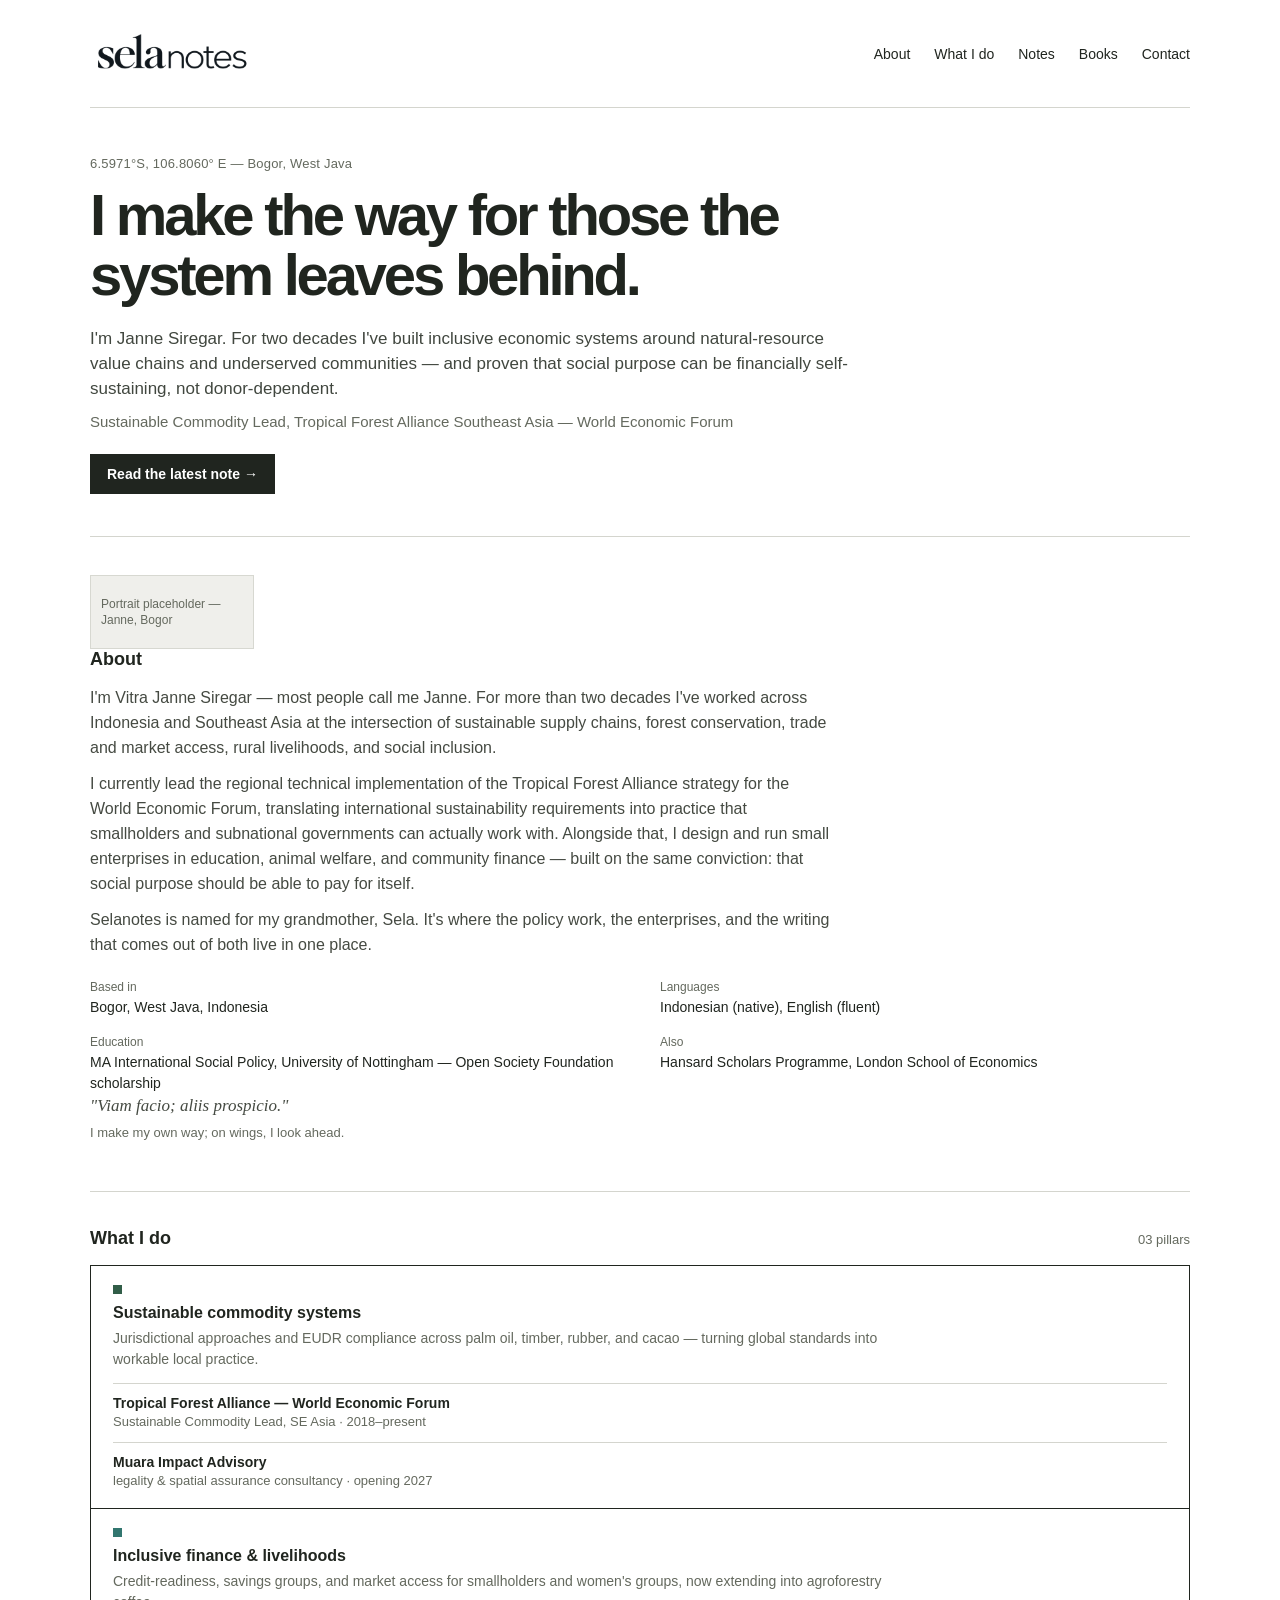
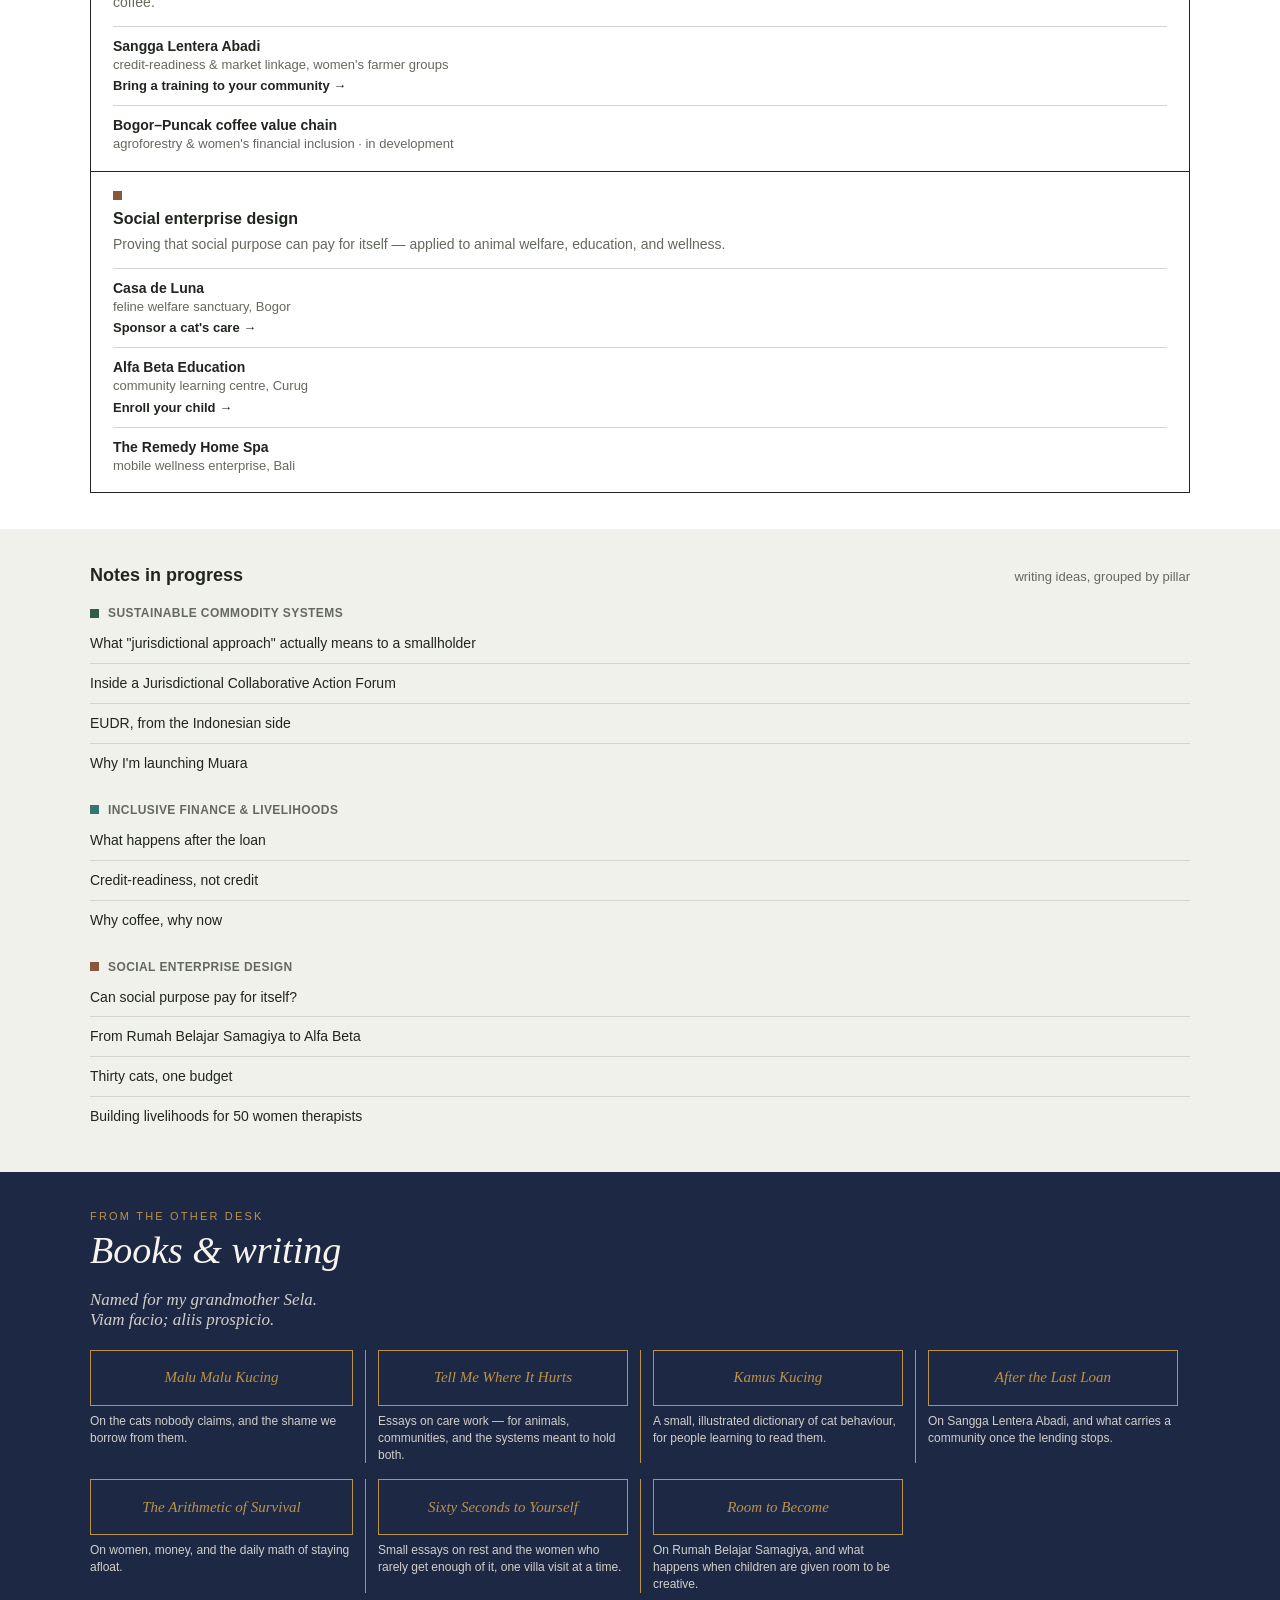
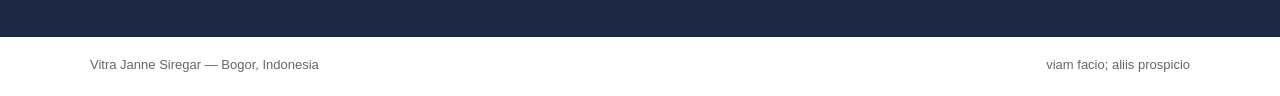
==== commit 3fd15f40: "Fix logo asset on Selanotes homepage" ====
--- a/index.html
+++ b/index.html
@@ -199,10 +199,7 @@
 </head>
 <body>
   <header class="wrap" id="top">
-    <a class="brand" href="#top" aria-label="Selanotes home"><img src="[data-uri]: truncated output (original token count: 37681)
-Total output lines: 1
-
-iVBORw0KGgoAAAANSUhEUgAABLAAAAEmCAYAAAByJmk2AAEAAElEQVR42uy9d5xk2Vne/zznVnX3TKed6e6Z6Z7ZHUm7SqvMopyQZCQsRBQIIbJFFDZgMAZ+mCCM/TG2iRLJYMBgEyRyEkEoGDASAgkkUGKlZXdnJ4ed6QndVXXP8/vjhHvurZqVVrs70z3zfqXe6VBV3XXvic953+cFDMMwjGsdZ5fAMAzDMAzDMIztDO0SGIZhXNNjPAH4xcXFG3xv9rmSnxr5jb/ZuPfeO+3yGIZhGIZhGIaxnTY3hmEYxrWHA+ABYHbX3sejct9D8kUEevB6t7T5mvOnT7+/fJxhGIZhGIZhGMZWpWeXwDAM45oipQt64MCOnSujVzjxmwH3REgDAKRzz6vr/tMAvB92kGEYhmEYhmEYxjbABCzDMIxrAyKIVzUA7Fxevc3BfwPgPgvEPKFNEIQgAJs95zbtkhmGYRiGYRiGsV0wAcswDGP7UyEIV/XO5eVVh+mvoNO/ovgISSMSI5KVBAEeEkaAX7fLZhiGYRiGYRjGdsEELMMwjO1JirjyCOLV9Nzy6pdR7utAPT64WmlAsgJALwECIEHQULIILMMwDMMwDMMwtg8mYBmGYWwvUmVBIaYLLuxaeYmv+t/uwOeJIqQBCSewggQwGl0x/FeiB10dX092SQ3DMAzDMAzD2OqYgGUYhrE9SMKVRxCdqplda0/rVfoqCK90wA7BbxKgHKv0hK5HuzDhm4ZhGIZhGIZhGFscE7AMwzC2NklsUvg4ODO7tPFMgF9C+M8k3JKgIaRNOvYABqUrRFu1wqskAXQA5OB9ZZfWMAzDMAzDMIztgglYhmEYW5My4gpzc6vL1Q49z/vNzxf5YtLthuQFDehYQXAQx2OrFF8FynmHACpJveL3GIZhGIZhGIZhbGlMwDIMw9g6lP5WAqAdSzeuVRx9OsFXevFpdJgD4CUNATgojuONDCUgRlsV3xEEiiBJgKw0sggswzAMwzAMwzC2DSZgGYZhXH1K4coDwMwN+w72Kny64/BVHvxkENMQvIShJAeyYnwmwZgemF8rv5ome7Q79Ey/MgzDMAzDMAxj+2AClmEYxtWja8yO2Rv2PJG93mcDeBmlJwmcAjSCNAwGVqpIQDk1MPxL8bK/AADELGYRoFUeNAzDMAzDMAxjW2EClmEYxpUliVZAEq4OHpyZuzB4KsHPp/RpAh4OogdgCGhIwIXnKFi0szRpD/9LXyN/[base64]/nULbdMz66vP5Kj6rkOeimEp8O5leg/tSnKgayyW1V4FlMElZQEKRW/qPGzKn87y8dr0p8msIjeYtTZRBCuquwWGoZhGIZhGIaxXTAByzAM4/7hUApWALC0NL+g3mPl3LN478XniXw6HdYAF3yppIEAB7APpWAoNUZVSaAqoqnCZ5MKBaZndwWuLsovT4S0wVytkHDyMgHLMAzDMAzDMIxtgwlYhmEY9003PTClCE7N7d53i6P7FO/0EghPI7gPJAgHSUMEwcgB6gFI0VAtM3Zmj6okQwkM1lVUtFvPfwVSYFZ8pEI9QbH9CulxxUO7VIAJWIZhGIZhGIZhbB9MwDIMw2jTKe3XGLEDmJrdtfeRrlc9TdLzCT5VwCMp9hXCnIYARMGRrNoxUux4WCnGXKUUwFY4FrLSxfwlAEiI1Qfz09QSrlq/M0lvyj+n4k8oZx5YhmEYhmEYhmFsG0zAMgzDuLwJOxYXF3cNp2YPOo9nOuoZAm+D+HCSOwhJwpDEpoQKoMtFBFE6UQkpkip7X3Ws2nNSIBEfy/KHzd9JxjCuFIWVf0MWyVrvKD9X3V/aFeoMwzAMwzAMwzC2LCZgGYZxvePQjrLqzezatdpzM59E6Rme7rZKeLTIFQA7BNROfiRgUwRJ5wA655AM1QkGOYpAiH5iY8QuIFYK7OhT4ZuE1Ji2x0grsWXi3uQaAtnfKv6yth9Wy/[base64]/SRBTzhpMKYYt6Yoda6scARYe5VHDBCzDMAzDMAzDMLYNJmAZhnFd4zzPoKIntAMuVuaLUU8SQKoGMBQwBDCCMIyRThQwTWJGQp85j081WoFVUVdi25sqRWa18gvLp7XDrIpqhc2rpi8LT/bwywrBqwwMY4oUk4TaIrAMwzAMwzAMw9g+mIBlGMb1igDA1Ru/Le58opx7vqCzgo4D7i5BRwGerOjOjIQzlXhp5PyAdT2kKMlXjv2dQr3PS7e6Gk8W8CRHPJzR7D3UCxRjxFWMsGrSAFseWJAgUKVHe3TXinpZ1KQaN63mv807ksLvIal2HFaIG4sP83WPtTUBwzAMwzAMwzC2C1Y+3TCM630MFAAuLh5cPHv2zksANj/RF9ux+8B+5/xzHPAFgD4V4CyhEUCnQksK6Yhosv4a6yq2hSm1zNhbf7FYurQXwhbSM9VOIwz2V1EE2wDqL1g/[base64]/2PnyuqdFfnDkB4Vnd+zDXvwhk+m7uk3h5/[base64]/6IvMzP8idRETMMwzAMwzAMw9gemIBlGIbx0CEAvHDm2AcF/3awY01VClTR3h2M8VFArDSoaPYe6xJ6hais9AHk6K3sE1+Yuefvu/S7ggOXaovAMgzDMAzDMAxj+2AbGMMwjIcOxXG29l5vh3RJLUeqJt8v5PyFJzGnC8ZqhDlNEEHo6nyICh+IeYPlv7lSIcHwBJBEVZkHlmEYhmEYhmEY2wcTsAzDMB5aQjCV4/tBnhVQQWXCXxCZKBXVAzv1A1WWSgyfFVZYOU0wRWQp+rQLjOJY8UIQBLlaIxv/[base64]/Jg+9P8eDURW0HMimFX44UFqSKUiwIVHu8obwcYhmEYhmEYhmFsG0zAMgzDeOiJypI/[base64]/ExyunEJqZu2EYhmEYhmEYWx4TsAzDMK4YYnZpJ7NAFQKo4mfpmyq9rhQFKxTfaz8/frOVnVh8Oz+XzSPbipdhGIZhGIZhGMYWxlJIDMMwrtSAS/WigiRIkIJwFQOswkf+vImbUpKbkuQU3dmz8pRUK98Yu0vp+5ykUCk4ZhmGYRiGYRiGYWwPLALLMAzjCuGBngM6KX3IYVStGKvSK6uIziJTtFYRe9URtpqvGm/4JJLl2C3WNdrPNgzDMAzDMAzD2LKYgGUYhnGFUC2GUTf5UKEMyELb+CpFYTGZvIdHqgnVYjR1VzRwD6/[base64]/FWSbdiI5QR8M4isAzDMAzDMAzD2EaYgGUYhnGFIOlb6lIZTpVSBCe5sLcM29V+QjZ5n4jGHhNSEH1NWASWYRiGYRiGYRjbBhOwDMMwrhy+SPZr1f9LllhKQVrRiT0ZtZdPYjbIYozIGnu5EJIVSw92fxp/[base64]/EORbL6jHKqVH2AClmEYhmEYhmEY2wYTsAzDMK4YdRVyCGMWH1P0lBqjKpUVCtVKGeyIUA0pfTA/dYLwpWQYT5CCq70JWIZhGIZhGIZhbBvMxNcwDONKIVb50+K/2bC99T3lEVqpDGGKmyo/gMIIHoXpe7S5alUtZFHN0DywDMMwDMMwDMPYPlgElmEYxpXDNbmDamtWLa+qqE5JjebETtpg1p+Ch1ZLjUpfMz4vFSiUgpZFwJGy22EYhmEYhmEYxnbBBCzDMIwrBwXGxEBmcan0ZE/G7EC74mCOsIqPVxbCGjctMoheBAv/rCYlEdFii4BqwNvtMAzDMAzDMAxju2AClmEYxhVCUkuSallV5dQ/[base64]/[base64]/[base64]/yqbu2b8dVPPqcO3f0GOtzosahmEYhmEYhmFsWSwCyzAM40rh6l62XJeQQqzaQlWqRlhGTjFUEwSjdMUiM1AxYxDZAD4KYG1VTE3KYfil1XjtQsMwDMMwDMMwjC2KCViGYRhXCsHRsakqqOSKFVMEYwCViuzCoF9F8SqKWezGZin9h41DPMPjy/CqIIIBAN3IhCvDMAzDMAzDMLYRJmAZhmFcIRxYJeEqxEiVQlQZedWYueegKiiqWiEpMBuyI/m1MznDB7LNFgWpELKCIXxVjUzAMgzDMAzDMAxj22AClmEYxtWAbHlbqevNjtIZi43G1X1Mjr5CI4Cp+KHK18sRWwQqE7AMwzAMwzAMw9g2mIm7YRjGlYQIKhRTBFajXCUxqnCqap6Tnxs/lw8fUPv7+fHjHu0qv1VbCqFhGIZhGIZhGNsHi8AyDMO4ciRL9mR+FeWl4r/KjlhtM/dUedCHr9gEZYHRr53laxKNQTxT9FXh6y6ZgGUYhmEYhmEYxrbBBCzDMIwrhAN9sGBnUyiwFRYVI7FiBFWWtWIFQXYjrVCkBQKAKxSrlFXIJGqpHZjVo+yOGIZhGIZhGIaxXTAByzAM4wrhCZ/ztktvKhJSkLbExow9iU9NCiHbT5xAksFSIqKaSCuJ+SX0MV/IMAzDMAzDMAxjC2EClmEYxhXCw8vJQamgYBEVFQKyGPMBCUrI1QNzCmBMPcyFCtEyapeSOhXc3hlqEOZIro5qZQKWYRiGYRiGYRjbBhOwDMMwrhCumwCYiwI2/01+VmAKmUK79CCLT1KAVlSp6NhkJMaXVPE54kup80qGYRiGYRiGYRhbHROwDMMwrhRyDhVBD+X0wLY3FaUYPQWBLhm7K/+borGyt5XUeGqVv0odmYqFdpWNuAzDMAzDMAzDMLYHJmAZhmFcMRSlKSALVyirEaaHqR2VVfw8m7bHx0jtZ7PzSZbJmPUvwzAMwzC2Pg90yjarAMMwrjlMwDIMw7iCi1FJkDwQhSymaoQ5W7DJKyzrE7ZzAwtBizHaKolTRWHD7KuVnsBG/EJtN8MwDMMwtjAmQBmGYXQwAcswDOMK4ZBEJkbFqqU0Qd21aoqiSuKTOj9T53MXY7o6xQrZWQ8TcHJydkcMwzAMY0vCpaWlueFwR1/y1Kx3kig/43b4UNCYpMhLwoWdcNzwF+h8+J4TAJybrTdw5MhFu5SGYVxLmIBlGIZxhfCAqrAuLf4b6gOG1EC2vjt29upQVBxs7KwIZm+sIIKVnzVIipqZAMsmNAzDMIytCAH0Rm7mNZzRC+UpjtwUpQocuiHjUgIQNCXNjjx95UmOAC/BexC9+aH73XXgx5pFhWEYxvbHBCzDMIwrsxgFQIVIKi+BYMgkTBJUy/cqP2usqqAa0Sp9Mxm6F0mHIgUJan5cphhScBaBZRiGYRhbFFGPk/[base64]/ld1wc1oCpGRcXIKZWO6yhXpcWNYEwnpMZ+TgBSLlsYBTEVzy1udHoYras+xOPyQ9mn0u9zl/l9NhYbhmFcE/MKHR0qCD2AVRrzBSGFV1MTjqtIAnIQ+8Xay0QswzCuCUzA2n4bo3ryBHRgx/z82Z39fn9mVM3O1G4w49GfnYKb8zV2ONbTNVDF53qQQg316EfeVZvea5NeA+f8YFT7QdWbujT0Fy/1hzs2zi3gEg4duvRx/J3Vx9i8GVe//YT7P4lbbpnGiRM7l3q9HYPBzGw9vTnn2N9Zec54crqSeqPKVZAcAPW8q2vUnq7a9BpusKo2/WB0fgrVudGO9Yvr9c4NPO/YBt542Xp3Ln74CRvwa5OquBM5GqqsEqiW+JSrE+YUwSZOq4iyUnicovNV8/oEQDUpBQBj1UKzv3oI+tR4270VUzi6e2a219tRbUzNo4fdNYezleM0vZ8Re9O12AdqOIAeEOhGpB/Su4ETLvkKF2tpw3lt9Dwu1PWF8+uLixfvY0wux2Ibhw3DNu7GdsV5SQQU5u5YZJhhDi+G9ihkpTDv9FOvTygbwzAMY0tjAtbW3hxNiqya3rm8vJtV9ZjKV48lcUDgPgD7qMVdI2kR0Gzl3Q4HP+WJiiQFR9fyjBZQER4VQHjn6OXga0/PqifRX+y7mbOa0r0Lmzqrlf33EjzhoeMVdITCyQF0ZMZXR6tq8+yJEycuAhOFijJ02TZSV7/9YHFx8Ya62rHqev0D8vWNoA4S7gDOXtrjp+d2D6UbMO3nHfqzgOt5RxJ0nqBr4tPhK4hBE/VkT/DyrnKbQ/JeDOfvnRfPurcduHe04s9AOEX6u6nqTkgfmcLm4VOnTq2jLaalqBJc022FbESr/FbjG9aE4oIqHhVFrtiJi9dU9sdKz6Q0/mujJ1b04vLWXe53n5okVnHXrl2Lg37/oKt7DxP8ftLd6Mm97gR2o8IueO7SFHYRWqjQqyBClAPhHAGoIqDY+CXICaT3hAT5is6j4sBX/ix6C2cWNnkCKzceE+tj8DoK9D8qDW93w+r4uXOHzk4Yi11nTDCM6wlr88Z2bbq+XC+oKGTMqGY18lS7kjGB4HR5AMAh6weGYVw7mIC1tTZIQDtChjuWltam6x231H3cTODJAJ5I6kaJe+gwn2ez+NQQqCEBzod/vYejpBibIRLyHgTknSs2vmSI6iDkQc/dIG4MUR4u/4VODPY50EYP7sKo0voQ/RPzK6t3AO7DcPoohzqk4fCfd6/P3n0n7tz4GO/VJtQHr+2gs0Hl3L59K37Emxx10LF6jIQnCLrVkSuCn4dzczlCJzQdCRQJT8BLkoLTeOOsEJZNoHzcGIclFAGKnCO0DNCBgIfglJyaHEBchOOZkZ8+esOe/X/vyfdwpH8c6NI/XTp9+nBH0Lr2xCyp0ZE1vsciUrRVexGa/w0PiNUEefldGgsxS00zSQawCCOCCVgfX7/qiD4rczsX+4/s9fEoko+V+IQa/pbKY6+IBefcDsnBNT0lbELCwYHA0MZD1kdUE6XsjOZyOUpVwedMaatCgCukK4zMXKxMWV+ic/fC4d655f23k3iP6vq9m+p/[base64]/cFRv3HXp9OkjaEcHsDOp2uR6/9pPS7DasXv3/inueJQqPQt0T4bHI5zDQQC7ySRvelDeExx6+UuAUxIyHRvFQ+mQT2RQS0ITCcJJcctIF34cZNHQ1ILAIkikvBSjf8ieA1dJtx90tzkAqvzFvnb+c2/PzvfD6y/h8Vfr0/59OHLkYvFe3bW14VYOplJagjb9OwpQyEbt7XetJvtQ2QMrXiimbMJ8aMskgcTXYb5Bl03tvJ77FIpxKFzUgwdn5i8MbwLwKDk9z6H3dMA/BsKeoNMKPjyyFjGUx0Un+ZDXCbHyVUjvAEWkQwOyCJKjI3MTgMuFpNLmRCSjyjUMGeCU4NX8lawg7aXTqgMfC/AzUFX1DOsjO1bWPizhnQD/YuT595dOH7qnaFHOxl7DsI29sUUXCk41fFxLoeORmSKwisrEKg/CSDjA3wro/dY3DMMwAct4AKSokiw87Nr1iMWag0fL6RkEX+jhn+7Q3wuA8t5DGIK4EHadAuCDKw5ZhfnJVUnOYJprxKGkocghgBHCyT4ETBFuCkA/mOiEGTDul2u65KeD5j9pk0PmDXH8xAus4X0StsQgoPUl3izgFgovAPWvPLBeVTvuWNhz499Deo+c/lqsP3r+6NGTGE8jswitj6/tCMD0wsrKAaj/VDo+W8CzPXCzQ7UAKYqdGELaUNA+GfbcQZkK8Rsi4Sq4kGZUuH1Gv7Qcpe4EuTJcPZ4GelAeUs1gueQQRNQol7AiFeNFJIi1oGEIBBRE9uF4K+VvpePniTqyMHTv8HsO/CG9/7+POnn4jr8Fhp32sS3bhoNLXSpcZ4dowJorEcZotrZVe2n0XkZeEeMyRI7YUlFiu6VRsDX+2MZ1vD3N7t27B6Pe4+R0W/9i/dTa4ZMIt+qg2dCEMSL8JS8xdJqWha6DQ59yFQFXxCemKNh4SKCWOBklzREgHw8rJBRZhUEFq1LcFuGiqVl2863hVYfqUz5UniLXRB4A9UIAF6ac/0B/Ze3PJf6pd8N3Xzh+/NhlxhfDuL6EAsPYmmsGhYzz0uASQaJiM3eojOktJzcH//4HdkhhfcMwDBOwbJMUNge7d+9eAPqP8b3eM4d+80UknwRgFUKf1ADQRti0iiQdgD4EH4M0egJ6YcelDSeconjYk3eI/oigYxLPOOic4O+ld4Pa+5oVCFZLknZ54QY67IV4I4QbAdzooN0i+yFCQDVBH076m01U84aUD30UlbFsMekAKWykUiwIpXkSnwTokwB9KT2OAtVH5vfsf0cFvA/[base64]/9sNlUBpWzUPnH9SN6nasfS3q5oOJqw/GRH+7rOx+RGyFtcvGGxN/PkuqqeR88XgrgV4rJ3IsUa8DWADYXjcAewl44LYnhrRdIpeLGfEXlE0mGSxwTcC/mRp0YQ4MCexCkCOz2wXElrHtoHYBeBnbHLeAh1GEDpGkf/whGFChub9FVoQ4XIrBoIvxPElBw/GeAng/rySv33La6s/uHA6y2XTun9wLEL27VfGYZhXIv4eArYRFeHxXY6dg6FWpg+1ViNYm+HVYZhmIBlPMBN0vzy/kdSetHI4SUAnyLxgKMqwdcEhoDqEFXFis3uyCNMUFNhg4TTED/ggfc54B0O7iP1QEfPLegeHLrn0v36C1dXd05frPf1enwYyCejrj4ZxONJ3gxyZ9xcD2OIgcvbZaaks+iOlHbQzbaHACulmOYgeY2S2QuBNQL7IT7Pww8I3uH7o39eXF77u9rpnawH718/deoOAIMJYtb1EiHgSuFqx+4D+3tu9CTSvQSon03hVoI7FKKYRvJ+I8ogjsEVuggxJyTVJHqQmyYwEHAXifd56q9Y6+/k6zsx4PHz54+cAT5mepmbm1vdvdmvV/vUKth7ioinUXwSiIMipijVEEYkq5wdRbYMR8OaTHFPz3x/PfwoZsI9hsBjQH3psOfeN7+89lYn/unZ0fl34+zZe7fnhrsIMlS8Mmz9OIZkIXWdePTKIoCqKWIYTLEaHaVRr0oPrPRIojQzuw7H5FYU4+rq6s6zQzymgnuOhE/18E+lsDfENGlEYhBvgQtib7QYCSmCIlBJ7AMcQbwT4AcFvQvCX2/2eMf0hfrYufXDZwGMLvv3LC3NTju3d2qEPd71Hk7xiXJ4IqTHE1glWUEagfSQXI6QjFmHYvMVilTS8Cjnonac8lKHgOTIBZDPk/CcvtNdU0t8l3f7fn84cm/dOHP4bhOyDMMwtoKCJZfNK9O5cR6V1fK9jIuqsoxxWqHbGG4YxjUnsBgPrfgg4ODM3MrgNid+ppxeAs/Hgpxi2ESNotDgirlGEmP+Fz3Afswp+rC83iynt9Sj6l2XTh86jia1qrNB+x4Ar+0WNCu5TFXAAzum5jdu7E9NP80RzwTxAkCPDgEgbohczUpjr1zEL5OYZDCt9sOjLRIgR7CKz5KI8/D6KMi/EfSXqv07z58++hEAm8Vv1DXcJ0vz6N7i8toTBP8ywL1YxOMdeEN886PwGFE5mry5NCFjUGEJJJB0UyDW5fEOAL/PavSOc4PZD+HMR8/ex99wOcbbztLS/A70H+1YPQv0L6bns0DtIjAk6EVWOR4LTFtu5gik9MJSK4U0vglHoIoqzXEQ73DQ7w/[base64]/AeDLJQ0IVChOhMvDQLYnEzHYP/Qh/sxLThz6ujfaGG4YhglYxschQATxYWn/82r6L3Go/oXoD6AlPMCxrfWIybhI9MHM2U0BuMM5vREebzh78vA/dEQr9zE2Qx9vGyhFk8TU7J79j3HC58rjC13FRwmqQypjiJZp8lfCLiluyNk1mowRDfnrCQJXNvcKG2xUUc26AOhuwf8/5/FnffTedioIFteiiFVusrmw98BTMfJfCIdPV0gRdNHoIFWlccnsOQSUMysbSRQKkX2cUtiY/1/S/VyNwZs73jdV597rfrb1boojFg4c2O0H9XPp+WWC/iXD5nsTYJWyCpmNftTsuqVs7ZC+XxiUh6gXohLgIF4A+S7A/8KU3/zNU6dOrRfXcatF6fUAjBaWD3wXKhYClm/kqa6A1URgEa1LxMbcPT2sJQ63kwRVRGIRFIIH2obkv+A6ELCSh18NADM37DtY9arPcao/V+JT6DgXS7DWIjwIR8UiGMUrFNewJjGFIAr/mZd+QW7qLRdP3Hn0AYzJ7PSnsi+5mRv23Tjdq14s8F+BeoagmkINsuoeC+RQq6JxsGwOoX81e5/GNsUDqgQ6QAMI74XwayPxVy+dvufQFu5XhmEY1+rc1V/Ys/YzEL9U0gAI6+KUUlgeHhf1d5K85Un2SffT9x676zWwaFrDMEzAMi5D3gjuWNj3yb2++2oSnyFyHwQf/EgAplSp7tUng4DlfS2wEjiU9OvO1z9+7gnH3o23Y/QgCFYfryiBQtSodi6vPrmi+zoIX0iHnYAGCFEA7HjusPtnjYlVGpfNWISUlNEBMYEqmIAL5xzwoSH8d108ceSPr6ENVRKQagBY2L33aWD1ShGfBeAgSAdl0apdiKYRNlRGlAvwkEBXTQn+9gp4/cBvvuHiyZNHJmyy9SC3Hab3sri4uKuemn0lgH9L4JEEBjlpLpdYA7pHiZTG/qhYnU/R+UFRPq0ArEt4GzH6H+snj70ptomtlm5aAajnlte+m869FgoC1qThuBHscldp97EiGxMqu0wyCmerQ2JC75O0CeEL1k8d/r1rWMDK48Pc6uqyBvoyOn6RE24VMA1hlNzXY2p2525EaysopUt7gn0AJ7z3/52D8/9zfX391EPUn7qRmLhh376Dw5H7GhJfT2AB0ibIXiMFp1ahlvdZGZs5NgYX/SyNu/FlegIGFN7liR89f+Ke30I4eLkeovUMwzC2hoC1vPazIr9EwoBUhWQcGguClJVAinW0AHhH9kX81Nljh16D5mDdMAzjmtk4Gw98onEA/MyutRt3zM59q+u5/wTHFwLaCWCEWNHWObhYQJ1pI5+cdyEy+AZxBuS9JL5tfWf/+zeP3nMn7sy/50qEAZebMAeAw4vn71laXH/zBhb/ieAtJPejKIlY7IiYVAheTqwi2l495b+FuUv6IFCHCCL1ANxE8cm9ndO/Pbx4cR3bW4R1xYZQC0v7PnlqbvG76PhdID6V5CIJHy9XrBBYRodMiiEnAXhKFen6HvxlUd+wfvye3x1evHgeD70pvoo/zG1ubm4MLq6/[base64]/dc+vDAaDjaJ9PRT9qdWXNs6fv3d48ZvfWs29+x+d8HSCK8HTKpu2s4nEY2sAbSKx0lTT/iVIgwvjTEXUIcaTDwPwkun5+YNuqvf3o42Ne23dYBiGcUX2FdX03PxnAHwSwzrRIc1X6jyU7EZxC2Tlib8ZXDj3h53h3jAM45pY6BufOFWcFPzCrj2v6lf6A5D/AcCNkIYxeMKV5yTlXiMJEWFG8jXIaQD3oPZfeO74PT+NO+/cRBNJcKVPT1T8XnfkCDYuHD/0y6MRPt17/JDIEYi+oBFbgVfpc6KV1OQnzdBsb7bQnZhTgARc8H3RJslHAVO3daSv7dj3BGA0s7Z24w0r+3+QVfUHzuFrCa4CrBk22tE8mkXIUhIqXPtrkYBqkH2w2pD0TedP3P0VF47f897YTq+UAFq2HQCoLp06+jf9eseXePj/DomQKoR0VMD79pKNzR+ZxRdpwtouNQ0S4IjAHIFXQu535lbWfmjH7gP70USLbI2xLsTFNWFyHvBeMbqM3dZMFbLIZFOl+8ikVUcGKWzrdO0uY9NYqV0rq8+ZX9n/y5D/ZZDPhjAiOKSQzdhbAk45mKTCFOGeeND1JfyxI191/uTdf4522u2V6k8OeJu7dPzw7/oRP8cD74PDdEzrZjmeln2nGZI5wY2LRUhn80NJDpKTNCSwk+JXT1U7fn9+ae0zY5+SrR8MwzAe6nFfvtknYMymvXlYM+o387yHs5grwzBMwDI6e0gHoF5cXLxhfvfqT6Dq/QKBJ8T0Ok+yag5FQvgElYpCNVvPOO14klMSjtRwrzp3+sifAugXm6SrPInmjVp16fShw+dPHPoW1P4VHvgIgWlIdWO95BEq4wlwyhsqcny7BIWJN/7TCBYpAgUpOiXljdFJgnNVtU0FLKIxRebC0oEv6g/wFhHfLGm3vAZRZ3CFmXmnSF1T/lEshB5qFPx5eEIOX7h+8p4fRXNqV+PqnL4p/u7qzJmPnjt//Mi3QdW3AxyAqkB5FRvu4OovMHqr5ZD4GBJDhSARl1uRqBCjFPzkgCGJBUf3b3uV/nhuZf/nF+232jItgGE1GkeFGB2j9D/Gj6a/eICxB7YMsVy8u0wVEDR+lwvRovjV1+J4TAB+165H3LS4cuBHarjfI/EFDqgIDUlUBJxSJFsU2OmattckLuejhppgD/K/XWPzK86dOHQ7iqjJKyhexY+31wB6F+69570UPh/Aux05xeCLVUTbFf5xWbxsPk9tgFRsf+23kZJ8Y5qrk9dA5BPp+Gtze9a+G8HTzdsawjAM4yGb07zEoU/1bEKCeE78TtHaJEHnmjDa6EJLEr6pFGPRV4ZhmIBlE0uMulra99S6t+MPUbmvizrMkGSPEEtHkVKEUDolYd6wC0TlpbMe+DfnTx76v3GDMNxik04SIwCgt37q8O/S66US/ljAlJcXQN/yvBKbQKyWVTFbV4Vob+bbgQIqd1Yk8+5zO/Y3Aajnl9cetbC8/+dI/S8Ct8hrM765SoptJ2l9bMcbKXvXqGlNgicw5YE7vR++Yv3Y3b8H5KpqW+EMrk7vaP3Uof/uvb5NwlCQY/IgVXLwb9pFdh+KXSku4KgcbNLk4IXvsQLhJL8J4nGEfnF+ef+P7VhaWkMZgn8VGwBb7V2d/lAYnGV1MiVMtmsLqlF9CytvThCuOD58sduxtv08JgBY2LX3FXW1+SZP/42An40RmxXpXBbF40duZmJ7bI6XlZJ3ZN+Bb61G+IboH+dw9TygVPSl3vqpwx/qjUZfLo8PgOwL8EzFMtQZItPhQSGJS+3k0maQEdo53QKJHuSHku858bULy/t/dn5tbclELMMwjIduzHeAT6kbMXybLNMFFfcRcU2orlRVmdWxYRgmYBl5s3RwZm7Pvq8V3W8S7pkIG2aXDNqVg4fU3kxSxd6g2a5DGsHjP50/cc9vIJx6j7bypBr/vv76ycMf5sC9CsTPhngQDwRfrPBWc+hUZ0NVbLwFwecorGIibm+vUsibCDp5P7WN2kxTmfLWlbm5PQe+ksBvg/oyQSM4DEnXY3RijyJeDJKI1yddkVYlxyx4eBA9gf8k777k/Mmjb0cjgG4lUjpqdeH0kddB/K6wO/Yi4dmy8yqTS5GrWEo+/EvldNysAcV2FSXRHqShhErEv6k49cbZpf0vRBNJyKvXGGL8nIrFZgr6aTkVxccXhmA5Si2pLylzoMkgC5F5EOTDR/PayH2rfNI2JnsP7ti9/8Dc0toPyfX+J6Bb4bEBuGRGnscgFmNPWyQvEpkZqzg59AB8yPvht505c/huNFFHV3vsRRx/e2fOHH9f7f2/k8eJEC3VtCJm37TiiUkQhfIpfaFTFaZZrUkL0WmtIklJAxFf5gf66Z0rB/eZiGUYhvFQbjkY5y/CdYdaNudfzBHaaU0tOG/FugzDMAHreiaLEIt79jxibmnwE/T8YUCrIDZA9kJmU0p+ivvLuJPI+9QiaqKQsZygn1s/Vf8Eigpu24AhgOrcuUOn13v6RpKvD0FEqURKytpX+39qdk0plCaU0StPkVSmv7BItaSoCo5T26iPCYAWl1dvmz8x9TNU/ToRjxawIYcKoFMUHaIhPkvhgq1gI+SFTPBupifZg3BHXetrC3+erSqApnQ+t37q8A866b8B6CNLLcm3p4goyiFapfF/J4QoG583PQ8pwc5rQPBZzumX5pbWvi4KEVfJw8fRi03KrFr5YUn1zSvSJNShEHRT5BYJONdOF8iPHzPMYvORr524zcdjAfCzS/s/pe/wq3T4JkAzAAYk+yE5MDwq9i9CSjGcLCNC4zCTMzFjIcxzfqT/fO7U0XdtsT5VRmK5i2eOvkniD4uoMX73Y1Rj44xVtoFObml4cWns6xxNLBJED9LAgS+vMPyphZWVm03EMgzDePDnOe9Ls9MYf16sktQZv5vZDE1ND6s4bxiGCVjXtXiluV2rz/a+978c3VfEE2lPso+OSXtpTN7adTSb75iOp56IPxnV1X8Ejl3YhhNNSMs6cuTiOb/5XQJ+TKFqIBQjsdCeV3PIc8euBS1jsPEL0cSzhWic/jbpX35lZWVubmXtNR78NUqvhOgAjgD2kStQhogrFREQreicFG2DRg6E5AH2JB1hjW+9cOqet2B7lLnP666zJ3v/EeKvg5xiKzyRqamEU8fgY98U8Gx5+6Q25YuIpELWIioBQ4BrdPzB2aXV/wDcOnU1Nt2i2BKTmlC7ovkzRtqpE4sWDboLeaKJ2OOYy0W3wGdSbeLv2O7VO4Vbb51aWDnwbyriV0g8m8CAjgBZtQYWtg3Nm2Ajsj3Ax4i10OMqiL+/fnr0G2iM4bdqP1JV934Swu8h+Hy1kgObawCUzovlQUHplcU8JDWRWkXie3rFCsAAwmd69X56dteNjzMRyzAM48Hde5DqpUlp0gwfCiTFQ7F4xlAYbMJDV9U2wTAMwwSsqyte+bmVfZ/HCr9A4jkKRu0EUEkqQqya+mmt3ZIX4AGJkiRBPlZ6utPX+C+XTh+6ZwtvlD4WHgBx6tT6eQy/W9DrQdXBdNKn7Ldmox0jAMJE20ppKsQa5siJHH+VZuhgctTb4m2mAuB37T3w+A1M/U8H/CCIR4jaDBUVVbWSc1L0UKdaXNp4ejTXQXE/KchBuhde33f29D2/havrz/OJbL4JHLok4DshfBCMkVEs9uZUy2A77bNzNBoVfaQaR7Bs/i4E2/8gE1UERgSmKue+a2Hl3v+K1dWdV3rT7ZPqFD86RQfZPVLtptICgHMOjIJek2QalreO8X+FoWsT+ehR2v5D23L8dwD8zuXl1fkT534U0H8Htc+Hiq89AC4NNEXLYOGHn6+9D+mojIMypZzzXBE6jFo/Hg8VgK3rFyYA7uzZO++FH/1XL90JIh2sNMJm6AqFx1eRjoxOmnsRcZXVdQfQMevtcbyqAAwc+MKqql83u9dELMMwjAdzbIdUsXWYieIQWKGoc3xAKPZShHeHoyo+3wQswzBMwLo+xav53WtfTrnXg7wFsaJVLIaWK4ghVnRS+mi9EFuREGhcfX71wqlb/mIbi1ftyfbEifNT9eZrIfwCpEohLCaECxUn/Y3NSiNoMYpcrfLvaCJsCoULcKy2cJsBgHp+ef+n17X/NUCvQE5BYq+QokJCpBoPsNTiXGHSmU2nw147iVeIRsw/dW7X4Z/H9qwyE1IJTx7+MKgfhTASwvVoV0zrNrMsaAZhQmTIDEsJrIKccqU5pXQ8yflwrSXoG+eH+OG9e/fOXqVNN5lDNcnGpKrTkDqphCkNWWV4XhpJvOC9Tx9sixRtnQzbsxBCBcDPL609unJTP0fia+N9G4GslNMr8sI9ZmSmyLUk9JVpGGhqMoZIIwlwHviD9TOH37lNxuXQj04ffyfBX0bLXTDK3/JBBG8NoylWK7QFebB5p0n+Kyo2qtX90vF/JWgI4AWs6x+eXtz7MBOxDMMwHgRuAcWmenI6zMyCVZ7B2KpqDhRVZz3c203AMgzDBKzr7vr42V2rX4gKP0hiD4ChwCqf1aeFfcs0BLlUeZ5M4qYpxkN4SA7AP7s+3wC8fXSNXC8PwJ0+ffqcd/V3g+43CfbD94uwGqql9ARBq9jA5+gaXkYhIhyqrdpeBEBze1a/isDPke5WCptxJ+jK98CixGBpS8PxrXXLdDrqHhWF39WGfhC3YxNj8se2IcRJXcIbCf1lLILgx95JpynEajzNQSNagU1Nwb5uTmGSm4UhgK8+P+z9V+C2KxiJlSI0Gzu8WJK0lUGZMo05MRkZrXEmP2NSsUFOMMDYnv7tDkA9u3fv4+nw0xQ/[base64]/fErUT0u6CNCFrMEYP5IiidgYuzOv5piLxjX6D4vtNVvudM2aj07AkE5fs3P5yA/gwIEduALVCSn6kI+V2nJp5kWUzkxKNmdqV1osI6taaZPgWD8pPVzTdWoa27YRGOJBwt7HVer9NITnQ9oEWcVOkjtTuNWlR1ou/TAxHbN9EeSDryE+7Db8X2+zcdkD4Jkzh94P4E8ZQ/WUUo6j/1mnnEbb95dNuYiy5RQNqX3RWIzLYAVpAPKL51f6Xwe81qKwDMMwHgh3HiDgqrgeKM5cmrUikHw0lcvysvDHcu7qVl02DMMwAevKXpd6x+79Bwj+OIgVSMMoahXmyF2L9pjYxbZFcmfTJAc4QhdA/hlCZatr7T7UAHpnzhy+u3b4RoB3EpiSVHd2P5i8m+y4VEvtq8xgJ7bVNtiLizftml/Sjznw/wM4HZK65Lz3Y3vAJghcCAF58d/0vXxt2j5J8h4gh4B+8N4TJ/4+tslrQfzkuYXZP5DXW8goyJVBRSytzsVWrbWcfsn7bkvoBGOFVaB31NfMbfhvwZWp1uMRhFs1oiUbYzOgJbM09m9tobdcoI79wVI74qb1oDK1ueI2GYv91PL+RzpX/SSkZwnYFNGT1MSXpWzSfLrAdlGI4qGNGX5zPSUIPli4e+m921QYdgBq1dUfQbggwqXii42te5OuPUYRtZZHH04S/ZjdgpuDGZCkg+Do9e/md+15JlKBD8MwDOMTQ0zn5Pc9F2WZaqx0FLB9DzgNwzAuu+A1xmUUAJjuOb2edI8DsBk9r+LBR2OwPHGXKOYoAIqgzyffIaYi5LR/dHPk33kNX8cRgN7FE4f/zrvq1RLOQp6ivKJXWBkxopbix+xdE5poU0QlyRjV5C3YVdtgz+7duwdT/qdFvFqQnCtiEwqtIUibjqTL6Tgqq9IVIkQquxiSTj28fA3nerXHH52r/C9he5m2f+yl1+23nxP5v+V1gY6OMa+UyR/No11fLVVHi9cub7WDHxTlm7Qyis3aLt4ZR+ei2zdIfcvCntVXIkYQPmSNhapzockydZRFInKZ+ZaiOBFPW9NKlrlwZWFLpLH0wCZxV61ARxLOhTTmrT4W+7m5fSszxA/R4bmANnL+MItoNKlVzbFQYJoXi+2gvTeIz00JnB6q4P5fZy7YLoRiGoPRX0D4EEEHUjkeMau+KhsemzFIZbXC2KnapwxMu6iYEu8RPmILdYJqOLfHVb3XApjZptfRMAxjC6yLajIV85bygVZe/lCt+rDZ5zGNyGG8NvHKMAwTsK4D8YoA/MLyvn9P4jMlbcTqVsypPFk7aaJkyjLkpZeNUBoGkyDkwiM+vHHmyKFi43Gtilj9C8fv+jPn+a2IKYTRpxvJn6ipptJc1rzPjLXEmnLvYZKuU1jTFhCv5tfWlpzvvc5Dnw/[base64]/SsFtbfN/lNmiYt4dVB5+o0b9oW3ch3j+/NETdPjzFGvFqJuzE31Gta9Zzq8t2g/DIQybKqBKAnFqyEVDIgBW8H5T4Ivml9deBTN0NwzD+ITG8ubTcs0S57x8vId20kL3VcwEyzAME7CuCwHLzy/vfRlYfSOEAZmq3TGb1zaiFbIIEVb+Kh0VW5NITrQIOeu+6vM918nivgbQO3vmnp+Bw88A6JOqySRhlaWtSlPrdsBAs0vPFcauduRRBcDv2bNnrxvydYReQfnN4AUDp2Jz12pghbjCYvHR8jcqBawmV86DlSP18+dP3v0X8ffX11A7EQB3/ujRE4B+R/DD2OlytF6uyId28QSitcxrsvMKLx8V4k8SNtItEeAADQneDOdeu2PpxjU8RAbeTo6pDeTAKK/iXgN0xXsuzlezVCNlhbcxrldL6hvTpdrlicKn1TYYi1fWvsgRXxcq3dGhjLYqq+QV7zcLMlIYYX3zZbj35WPCPz7kI1YEz0I8PmkvsI3mMNJXbxH8ZpTw1Arry0bsLMajwjcsvUwOFYxyK8sIvparI5XrZIKeDAK+8M07l29aNRHLMAzjfo/jACqJrhYI0uURV2P2CWh5EuK+LAYMwzBMwLrmroVf3LPnEWD1WsDviikqThJVmu5kJ+iYCudCdESZWKgUERJ/Xkw39B4XUft/HN9lXpOkLSRGo+o/Q3qnhGkJPkQfOZAOjg7OESGpK+1LG6PqFP3WmDZf1QisCkA9v7z2qI269/MCvhDAAGSFGEDFItq7XaSy8POKCoY6Yqiy+XTeRnuCPXr/EWj4YxiXSK8lEQsQ/[base64]/7UQDvngv5vG6lSQha0FActgrW7Vl7D/8HZJDWNLw86HYQLW/ZgwbsWU99W3EHgKFCKHyv0g0hfdqnmlQtHxWOlGPlByoD8DuDu28SbpE9lUuUunD90zAr9f0KmQLdcoDCoC1zpz83hFNQGevFrb7wpAPbtrzxME/CIc/2VYYLCK1fPaXkNofGM6db2aCpZpOx0r7eUMr5bpNOQdf/zciRMfQa54eG0O4uunDt8O4U9DfiVyxFLLzL8TUVKKg61ISZZl/ZK2MW5MnTtxCB35qvmN4avwEFQldFElQefFyxkrL1XFwtQfhYgbRZj0PnNRQbSlvW7GXGdpvEUjsAgAKysrc4JeC+LhEoatv7Yl7rIZPLreX0RTKkFqicmTPcwFgKdmdMP57T6vXzx51xFIfxvbtIc6U03wYEdIEmxSC7vJt6ltFb5Y8XKnyqATrnt4vWBcKL5q5/JyisKyRZlhGMbHPxd6QsPwVXAczCdcRYXl7H9ZpIkzH4R62xBvH9HiY30Y2/ceJ0Pnqvjc3ce95YTnfjzPMwHrOrwOmj++98UEvkCCTwa2LMIdJMJ7QL4RI4qj7dzk8kZA6jZHAXQUz7oRTl9n19iHjdXhNxH8WYRTet+kRKkxmp50wt92khJqXg0BpwJQT6+s3Ox6vZ91jk8HNBBRJacdkq2Mt/TnJlN6RV/kMjorm1BH5apMo6Tg6diT+P88R/8H7diba42k6dRC/VYB9wJwoVo0IbrWVhtN5AdaSZk5La+RMtJdYevqlcJocNcPqz23gx7ffsMN+5+EBzn9SVLVFVk6ThdJJoi5WWkxmlKYXU79KjPDsgE3m8Uss3l9V/iLDa4upfUtNRb7TfS+HOTLBD9COEhoZ5OmjqCyUGnqNGiZuKt1kUs1r4i/i60HXhfPnBkMtvHcmHVR5/TuuLeJTS39z+XUwXEBL41bXcm9cGyTwtED0Yk6Runq5gDVgG6tOPXijr5lGMb22XDd34/qfmzSjI+xbhY5SgaZzZoRrfVPmhRb/qqY6GJhbJ2+RKC9Ffg4PniZfmb9a+vc78vd46Q+18XnfnxB2jnPbj+3+zxdpn1dF22hZ+0tNLClpaX5IaqvALFEYQiiCi46bMSpMsIjTiJsDRuNLfRYKFGcSsJ//egSN6/XkN7aDeufVr96PslnSBqBcGqZXqUtE1siUOtiVld8000AfteuRywOsfE6wj0N8psg+2VmoKiWt5WSqX9Hd2o1jdhecqRNUQpMFCUNBP8LF44dO45rO/oqX8mReu/pEXdAfAqgOkZjNV1LbBVKQLuHZu8exkVd4TjGlBCMIoGKTZ+tENJBHznq+28A8HUIxQge1PeX/kapHYVVBsqo9f3mhDWlduXPc2NpxiYUPk9lCmIhW4i9LSeEOgD+hn37DtYjfiMdGDpUMZfn/qHuHW9/fyzKqrxo7T7IJMGETEJeK31I6P+D1+gSqH7QgQuDxnYw1mWqrTeRoSwvmGMqktqRgsfarUA3JeIzbgF+9XZgE9e2AH+trIcewLhmbNP7Xd53/xDe03JzVf4eWlu67CULhqrqyhTF0VQUrIoDuiY2Vq4yceOKC1YfT1+qsLKyY+5Sb6ae7k1N94d9hcrQAgA3cH6Dm7Xr9Ua9HTs2dw4GgyNHjmzi8uYPScgohQ/jyt1vTbzuq6s7Zy5pxcntcn23QPlFwC8Kbr5ymvceOyHuENUD4gG3WBMcenKDDpus/aXa1eedqpNwOIFap/1GfebiYu9cLOilj9EWrslx1QSsKEwMOP18kZ/ioFqQQ7kZ7K65Nbm1pCp7am1A4+aZ7c3CTgCXrr9r7QHw7Nljd8zu2vsjrqp+GsQcckKUOr1Mk1bIij5TvArtxA3d5nc78F8Cfiig1151aWz/R6RiaUI7SayUEpDUqlwtL7Y9T7KC8P/qi/0/vE42fwLAS6fvObKwZ+19JJ4SVWHlPTFK83+2+l9rqGbb7DR1wpyy2d5qlzpHBWlEulfM7137rfVjh38fD5JpPhkjB9XeNWS/q6LCabZwL0WqTrNvxKsinZCT5Yyu3Oe3ng5KAL4e8iuc4y1efgi4it2CTEUraF8TsWgcE659M4CMXaD8K1gB9bXSz+4gsA5gRUCdci1bEVVlm9FlNCwXiiawuFYUuvUTuu0ydDh6D+Dp9+ze/2ScvuedJmBtyYU3L7v4vp/z430u5I2tdO/TRnnSBrs3P7+2OJz1c5U0z4G7gZVb9OJiBc17+EVH7pDHDJ0qwIGQ90QNaOjIdXiu196fINyRKerMRjV9767jw3OHcOjSZUStCu1oBG3zPvXxPv6+RDsHoJKv+ySbwjMCHNnOmme2wRxfUFG91VX0jxz5mMLklR6br5UxIu1H/Ph7uq0/O3t699TUxeWabr8qrhJcg9deEcuSX+YO7qykfl27qtkGSb6iKsx4eHp/cTi8AF5cWF47QbgjcDoqryMOOuxZHTmHzaM4ceL8hOtZdfq58eD283LMwuLi4q7RzMyaq3sPo3QQDo/0Iz0S/WofhEVSswJ2EpxyUM8rjMMhwcJR8q48wHZUsH9wgIMbgbhEYB3One3NuvNzI5zi7tU74Hq3S6M7Ksc7R64+fOHYsRMT7vk1J272rCFCOHhwRhcGL3fgbgBD0lXlvhet1AqUy/[base64]/amzZ3ER2/fUWgBwlpvH5uCOVOJeUCPSoTuvFcU4mwjh0k+ua9qe+lJ5IJND2NL1pnKrDKYtq32nf3EJeOc1NkY9oPtzlRbdLDY0kzfNBw5Mz3u/s7/hZrwf9TTlK2zO5H5G0ldVPazr8xfOzswMcOzYJkKUav0xfqeJWld/k53ufbhXt2Jq15G1vQPHm1n5WwjdDFUHAe7rj7AbwC5VmiXVd0ClcMZSSXB0oIJ4ldY3Akjv5QGRjgNAF4bSvZXfOHlu2Z2ax+phSP/U8/jAyLmPrLvhPXHj7SeIa9utvTzYf68HMIJjL9kFtDLhuyHbiAdZae0MMdwX8auPYOO1JmI82P2pvE+RpfnZXdXDKlc9UXCPhTv6SAo3jtDbB2gZQk9QRaJHwjHXpfFhNm6cImOefttYOe4ma3mNECpZXZL8kTn0D3Fl9S55/X2P+IfpSh88FjI26vv+e41P4J4Xc+fqzsXl/mNqDG8j8GTP6rGu9g8TtBuO04SmHZmMRj1CiF308ZAAelCNy+j4GTWa3BySwCzEeYD7QbCSoMoJ8kNWbiDhVOV7dy0sr90xEt7XB94zQPWBS6fuPtq579W1MCebgAX4hfWNJ8rxRXGL63L615hw1cweAlr72bJiHi+7to0+Nd7PDaCF6/q6HzlyEUv7flLQpwB4OIRRjiFhuTViy6loTOe6UuLV8oHnU/oOUlN5KaEkZMbTMbWiu9ENB8mePd02wvaGWs2sVUF4v6r6j6/DfgnV9d+TPEdyPsp+SVkCG8mK6CQElsJP0XKKYgDKfhHZS4vMYSVKndtjQOj5F/3UZwP433hQorDoW808Nww2osJY+hvbQUVsxSTFtNWPc18d37QAoa630kLGAah7budLnXSLoFGIhlJLvBJaImbshOwIUhMi61hGHql4PNGkigOe2j2q1ucQ/Ne2K6F5HDt2kStrd0h8MkIBQnTDPnPGZRFSVQqerRolSEGOqWKmUKRthtTcuBRjW5+vQL5gcfGmnzh79q4zuDaisLRNxtH0UXf+5t4NN+zbX7PeT/QPsI8bRa55cYkb9V6Se0bO7xRdD95V6I2SOwI9gFoaor/z7PxQ5/zS6hlHnBZ4F72/Ww7/XPvBRy6dPn24s2gmxiNtjIf2/ncjrbC0tLQ24MyTITyNJ/wn1T0+shJW5DkLciaNkGnf5UAf50xJUlFUx4NNFeViVZbKkU5DmAHdsohHMs7cAEejHi5IOLOAqY9oef8HQfy16vpvzp8++sHOHLtdIkjcwsLKw0fUIqama3IoDCH0YyVzX031VFWQnHpKi9uxPjAE0IOISj0Nq0p+c5peN+YBulsClqDiKV5rDcBmuwHx4A/tWXvZnHTK1X44jFHgPalS5XpQVQ0rherZNdUb0aMPjUCRdY0RBNY+Ro+P55inmFwWuQSkB4eeQ/q0OZL3FaRK8pV33OEq3XHx5Mkj22w+cF0RaGFl5RbW/eeix0+W1yeJOijPXaRm0uTKZukfUywwArKVqfICkGXVaTbuIq11KwCwIn0P4jSAGxz0+PiczZq8cNHjjvmV/X+HGv/X9Ud/fvbYsTu2YZ/amvf8VkzNn1j5ZKr/IpHP9agfR3EZxFS8xdGjil7AMNsjI97xEMTCdHdVGH+oqDCa/aGbdX8YgQlPCfJJx1Y6RJwBeADiTSSeW0FDD17s0R+aX9n/jw5498iP3nXBD/4WZ86cvRbm5OtdwBIAeLoXOHINwCgYOauzyGdbyBoTJ1hIV8Vwk/LHClk11DHHLFxv5Tq+7h6AO3fq6LsWdq/+jCp8P4paYmoJz5eLjNaVMFkmgHpm376DGNb/meT+2EaqZn/MzqJBrVveTVdiVErKyD74IhWqqainUMgLf3T+6NEPowlRvm765ah2H+1XuEseTwA1aqmArdTBvGya8EJqfV4mbzq6osW11K5wB0K3nnL0r15cXPz9s2fPnn0Ai62YE4o6laoMccNtcRtlMlu3sh7b4k3+28VclTG9RFCoUnticemEsUzdrbHR8sCBHaR/CYgKwghUVQpO7AhWcWxmocKkJX6rVGxrEGHTzxphLA7UBOixu+L0XCktbuPNq3dwd4s+ylcSkTdPeawqx6/UPsRG9OVYxqWattRJrW+lTbfuLW4eztSPwllcC2mEVbF2mlRItGuymh93AOgdCtFKo4foGlwmveHgzOyujZt7veqpIp8Lj8d4cgV0S/CYl2dfpA81RhzDGrzpQDGakcU8FaojhHLCeZhRRTnhNDlzZn557SNO+FsPvKPq+/fee/TonYU4sZ0jbbaDaJmuaQ0A03v2PKJS77kV+C+H0CdR2g/HnZIDoRoOougBDGK8uAC5shszLV/yZivtn1h2gphtzLLOkS+8meKSSDsdOCfwYYBeRPmvIasT88tr73XEm4cDveXi2SP/EP6e1kZyq7WV+NYPTGtK31JRnyWvAVBVYIiooeQo9YBRBZLOt84GWs6Vffpw8UZ0pHeopgj4KRA1yCqJXmn9mM/Sy8G3WS+EiH3qaZR+ieIAdL6X1pEk6eGIoZseMQ8YrJwkzz6cIB9PN4JSyQlvPQiZScd08TTDQ+h7EB4Mg4nruWg4LlZwu5z0bwH8TBxPR9ugT6VxHTsOHNjfG4xeALjPhvg0VbqxMEKJEY4apDVe4+AKwKmpRK0cbtW2mUkntM2uoAmYbqLKcz0oKR5QEIQ0D/ApIG5jpS/1de/Q4srqO8Xq96ZVveXEiTuPXmasMCaPoz4IlTfeTPnP9Mf1uQAeJ3JXsE1VHULoNAie2C7VB43JNMF1t1nYozG/bZ0Bpj7d9OWWLK1iBG7WuV3LXA94H5dwFDUH4lbKPQ6Or6jQv7BQ9f5Je2f/sPb+jRdPHP47jEfpbZv20LvOG6gWb7ppl784ehHASlKdNChOCPLJ+yTXztdhThFEMWenKmnqbqRrsZpxqA90FsDX5T2Y2ax/7tJM76VweI73GjXFsZRSqtSdLa+QAxbTwr8/HH4niGcC2hTQy/JlOcDkKITxV2BMhVQSq1oppkXLaMIWRLISdBzwfxwHGHcdTTIeADfOHD7aX9r/IVBPTAoPNVmYyktsdCMg2+lnRd055fAtltFbLPWkStKmHJ6OqR2fCpx94wO+D54+JJ9OrprbyOJsm7CjEe5aztnFMkdFCKAKTwyNe/alspd+C43Ffm6pPgjgSRB8WHyne1ekgKIl+oUUia5/UxF1latsqNkypIi1nHkoIYQVqCYxB8fd18DYzNiRDrUaP9rRamypFChP7ovWwk5fUxZHi8TovDdNpu9N2jRqwK+6ET8ZIY1wO4uC2rm071VO7lUxBK0f3qYLu1UPxH5VAxyRqD18KProHc8RNywQf3DuxD3/[base64]/Nr6z9LYjfl/N/dP7o0Q8UfWULtpVDEFZ3QNgrJYsJkWJRX4QsA7wbna84z5SjWjO8F+ggFREceaNbOH92DxqaXS0d4QTMAthZOAggpS5l3/CsjqhJRaRjWYSo6+jBfFqRxv+WeUHIMM01E/NSy5OaGZHT7b92q/ep5/d2rdzx9JHqV2pTLwWqR8SDIA9ioCYQjiDoEU9IO0tLqH2vhKKadDMjt/0yUiEVFaePjP0vx5crT+QERoIUpiPdJLiHA3jlgKMPzy3v/x0P/[base64]/83VeRah8rNOYauRPuYXR59DaAvITAEWJW5W2zHi7HQ3dD6vCjZlawi2nuBsZWHBEcI79IG//Y6bScOwNADH3Bdr4cyPbBIDWu8jdol1lTMBiwOnCZYSIwt20mQcjtEfClW8CacwHk8gAgSpni7nC7YmZC6bQjjVQXbTa5TdmhCTcaWL5a657RbaUDWUwG3B9RIsdad1FX6Gj/BluY7ljIap/M0+TNZzE1wuS9Vc3KHl7sJwP+7Fja0FXTMl0NR8gtFu1hAa9ArOobQ8Y3LFQk11j6Rxzh2iiwIhJuqHJ4CYBrbvBqhUN2MCp9Gn7bvacRwYJUbUjGQ5QnDi84J+vBDt+AG55YOPhoYvpD3XvocUE93jvMxw30kaDNedcfkywlUxSF/MS25MatGKY9ZHd851whaYZdah6gNH11d+DCQD3eoPm9U7bhzbs+Ot7va/cmm23zH5okTH93a4sS2Ea6AXbsWF3rTz5Sqz0CtF8Ph5iBYsHbwG7HDVyCqXJihmAQ1YWahivVr1yqj1DUnVjItFsgTKuQpjb5ZH/GDuMDeSboXAHgBR/j2+ZXVt1DVb/t+/ebzR46cnPjer/rAEDKDyGyDIRWH4Zy03pt0Ul6qFnDtwhsqK1nHI9SoomiCt2cKByKcyqWEypKG6YSPnRVQXm0w74XG7GgJTFqOx1SoVIe7Xew5XBU5+Jnt0Kdm9+7dU8m9yOvDrxyJLyAwH386iEdfFFi1J9Ku2cFlPi+zc8a6T5HZ03SWscepNR/nHZRrRmUJ0kDyXnSPco7fSq9Xz6/s/xORb6g219969uzZe238LaPRbusvrBx7kfSRrwKrT3XEvAQpiv5JtAqrKbHlrYqO6Fjc36wWtrII0CpORBRLp5zJVd70ZrFVzMdF5HuTsKqmdZBNDusIUk1wjsTnkXi5+v69C3vWfgvO/+G5o0f/DiGbecu3h+tZwBIA9ByfRXIl3rCKWbnU2ISBdpp/MYlExz0Vsmlhl8x46q8kflEVhCfillumcfvt13NpcQ+guvfew384t7LvFyl+UwzDdCG2ojCgVltsxkObTucA+NmlvS+onP49xGkBQyKfVOb43zLYI/2oHMAmRHYXbaTZ6qiJEgp7bfkN0f3h+fXDp3H9mLdPmlM+JF9vkKzikWEOv208rNprQWGCqMVmlmhuVXNklt05yrzzcLJYARpKevY89j9/Hff8wQPqrz6cqKb0m8tpSY3h/ORwYrEUrNiIU03IemcHkTPu0+Eqa20ZISv+HdUthHbGsTjGT6mpgDdp3a8iZbvT11LGQzBnQuFTp3biRrOI8CCmwPqaSe8eeXfWOYm+2YUm14Vy38ryemUlAjmxmy1ZtMjTZCN7hCgBtUK5mhWhIOIpCys3Hjh34u6PbOdrWlFDCEMBA0K92LkKhwE2tmxqQv8Ejig/45jTZR7onJ/mBe3a9YhFufOfUrP3+eDoeSRuRGrT0EAkFVLCek0/YUt0RLEYLg8C2Aw2WZxkp0U0ESRFUmpe6Asga0BeHqTjQYJfCue/tK/+Hf2l1bfXwu9WU/qL80ePnrCN1P3fZM/t3vdYVu5lIj9b0m10mI7j4wiQd3QueLSMLYHbIlOM51BHG2Lr/qNVbbtbiCR7gqJ9mJSWyo65OA/H9RBXFXvJQWycywS/APAvx1Dvnl9e/ZVB5X9789ixf95KQpZLIYiii0ZhdMzXoDiUVTPiqjBCYlukYhl+jLJCcSExNonyORKrVaCD+Zls9sLlOqI9TrddDATXitqddFTfeB7GhWuOvI2GiCqr08QoNB/q03JqK/ep+fm1R7PPl2vkPw/EEx1ZCagFDMK4lqxEVFjHNMdEZWGm8c3nuE8nxw7Xmn6oYn+RvScLo8nm3oiTOkSsZt6jNJLkQe4i+UpKL1d/7q/n9sz9klfvdy426YXX056jPATqz+7d/[base64]/EkOJZ7PgpAD9I/DHz9FmBSyMj1IzC7nj7iR1wntDunaGchIg3HrdOGMQ+ftHhOYbjl5IDy8LGzBC5iT0S4XZI+B3j+HwNv/8SN3Ku2LZrGloPtu52PLlV4QSVRPC17WDrxtQIYW2fd7ZiZYDS1hXACbmT2DWAx6bdjzMoL1xWQUSykc4eLu+58M4VWqmbofuEEwpFQzblrpf+oqs/DaxNNcdMJq/WJcWml+0a78EQ3lbUQFYtg0zI1l5C8kztAVz8cwEe285znPCoRfYQcux5K5QqFmNra8rm01K2U47Qe8EbLY+/e2cVh71+OehuvpqoXOrqpeIuGAAhHB4V1HrvGGc2UVRzFqLWiF5rJN3vHtf084j2ftEtTu84N6ZSis2K9LUc+HI4Pp/evRO3etbC09msjN/yNiydOXI8bqfu72cLsnj1PrHz1xQI/l+TNLiUahfvvQDoKrVQmkffdsNSeUzCegt+qzt2q8IC2OFqOuaUy3hQuLSqQpHClJtmsQqpIDPngAFM9jcDTpjy/cnrPgTfWHP7GhWPH/mGrCFlx78pyA9H0o0JwYDE/qS1kNGqXWgvfCZngRQ5II3+wbaKEInAqba2Lzbe6PymGMt7X8rOdBMdk+VpEbymU346eLK3swzgvuK00rKc+NbW09uhp4MsAvYLEzYCD4EcQBjGoqVeuH9oh72pfskkB3yqkitY9LdI0O4cIEyf4Iko6H+SyvW5s7FRTcSC66G3nQ4ahHJ17toOe7TT88vmVtZ9ax/A3YmXQrRXh+NDed83u2fNEJ/cN8Hq5I24I3UOjeI7ai/l5KiNRUU6NxaQoqhXXqgnlBdu2Q434XxwITnh8uwRYzkBRqUk01ihgK6SivX9Nwfihhw5DNjmW0ePLK6/PBHrvmF9e+4X1wfnfxrlzp7fifHxdm7hPL+7ZJ+IxnfVZezOMbiJOo2pq8p5h4uaURbyEE7yEA3DumQgC1vWMB+DuPXr0zoWVtZ8E8PoYFzmp05XTwEPRidIv7fWcvp50z5c0BFlBzZCUQkOz+u2KU7OOIFHOaUn8bAXelIp6UY0e4J8PTh3+CK4v8/ax7lPXm3f13PQZQCsKp0dZHUwnEyqPLdB4juWFUifQqTBHHyu21i0OGVMcgqsp9Zy5pQ/fcv4UPvgJDORxxUbPzvjSEgzaQfvjym1nQBJShITaxSVUBPkxjUAqgiTEemvcZwLwK1iZ3XRYaqIWVdiNt0PFVC4AOWHrIjYny62L1D7EgorQfRbtxWHqWulEDrjowYuk5smmhpg6tSfGx9jxerpCO+SCndPhbkRO0RupUMlsHjUeDeDN2/ma1pJzdAKl7qlWIwbmGaKltpfJmw9wwV3NLu19nvPua+T06QTmANZhvoKLHorjg1AREcBygFA7YkatCEUV4nizsUrvLqVDTFykF8/xPo6mITE7pi1qFDQVN0XiuZ56VuX7r1zYtff1584c+y0EE2+Lxupstm64Yd9B33NfLo8vpnO3xIF9FEd4KhyV5Ei5VqxTZy3FXPxCOaq5JV4X97qj1HY2WEVkNJu0s+5M2+TVNXbE0aAYHeE7qV8OjHZS5ECqRfFxgh5XqfqihT0H/[base64]/0nzmPpst7T/dWdP3fO2tD+7Rvcgoar43r2zs7768p7HN4m4BUDthWEo6NY4AJSTZuMR1468SveDap2ptqsKlXOqONa5ytfOo3Up7JfypG9HUTaGg+wc6gstN55mfk/WelV8Qg3IhzWEey6cnrYwM/dyTc3/xPrJe/4YodjClpmPr+sIrOmqulnkHsXTQKqTpDYpNb0V7lkOLpzgadTZRMeKLTEtfQbkp2F19Vdx5Mil63xhFub8DbxB0/gykk8DFDynulN87v0PmYDlF/bseRHErxJUR4NFltXQGi9x5Wpe7VaTpn92toNh562WS2dTCDU2ISfgvIi3Iaa1ol1W+rri4smZe+dX/BEHPkoxgzAP1/FEpLsxi9beYwUGx2TK4uZQpOLrqSNAx6D4GsBB7/[base64]/s71X110H4CoBrImoIw7AIDcKFJoneKTxkUgTOxM1Qe/[base64]/Co5VpVg8F2iMWE2Lfy5Kw0w2kJjOVokleN445aLMZ0sAz4atY5+UCYWVJqRBa2Xiv093JN0jlgSymD6BT5yPE+LX2rIxi1ildeXQED0Nzy6nMF/y1O/DQ6Tkt+oFBOrkxpnXDiqeyT3Lm5VDcKvlzIaLJK2fY5VdsfK59T6vL7Upaqh1oRs52jiEYNQ6z2LI0IVgI+2zs+Z25l/y9WbvT6s8eO3YFrKxorDUT1/PLao1jrOwG9UnBTIduGLhY+YLmja13XMvquEIlZzIHq6AJsnQIUpu1KNZWKqthpB6PChZuFrUNrFNAEG7q82u8KpY2gWrTLIhKTjBHiEkYAK5IvldOzFlb2/0Y9Gv7ohTPH37dV5mOH6xnykQTnIV+HEb1ZeKlcsHeaxZi/jDpnTPepTSpNZDU8nrO4yWehqa13XQtY6+uHT0l4HYRRChbhuH9UCn7zD8nf8eilean3rSSXCNRsi2hNz++aN6jIVQZan6uMcmA3to+5BlMo++QcyY+4zcHfX0MTxie8AQcODQDeU+Qk5b02Ec5IWhMG1FpkhRPgIh5iLGSHRYoMumWo4+l0Sj/kdM/x6QD6D+i+pNrHE5K22nVIOipUJ5JMkxqI2vPrZcaf8OmWKlx9g8plYncDzs57UzfbuyX8sTNaNGkaKjpgq72UewXi9LXSieq62pS4CVwmzYvj32hih5gd1pq9VQwS6Ja8UhO63vQ4FHmI4aNH7cGBA9PY5qnR3QAIjod4dvso7+uqfxwbLQHQ/PL+l/ac/yUI30ZyFcBmiGmia5qysv9irnjU3ezovt6b8kYU1GX/4jS2FnY8RUpvexzL9Q3T38exZVMUs4I4AWKHhC/3cG+cX1r7VuzatYgmGuB6Ip92Ly6tvWihN/NLjvwxgk8VMCTjIRfpiHKuG7ubnVOA9lpVSm2mLS6xNPoGL9N0WPixFI9nE2XUuCSoM9N1hM/ONjnPk7HKXmMbgOBBJA3hNaLjUwG+bm65/snZPQeekISJq9NegrWmNMk3qph5Sh91jA8QZFP0pxQF2z2tfXfDdXLxdgnl6ojU+PIH47YFzfeLg6C80Wbr8EKd9FEm5UaNhjcelRkf7q/q+O8A1PPza0tzu/d/hyP+D8nPCofmGAKual3yotWqpUuqiW5Rsz5VGQ6X3rfjxGLJY6uQznit+ysdacLnpcNJuj8q/0YBqfIzMAT8EsFv9r73xrmV/Z9fvNp2H3/[base64]/hlCiV1fhlwz24BK5IOeAeUAaOeJ6ZcDfKGXRl6qypKneYEogJ65qllT50GdGQdxcms2A4x+/[base64]/HZe/Hp4KVYoV2dhmxaFam9MmxS9cFHuz7qrB6CeX1tbmt+z9gOQfo7Q80IEMkeOrlfsMFEYTuWUYl6m7qjG92aF3BTnMZ/uJ8aEj9SG0q+lxgIgi6Sq+CQ2424ee9VSLBxEFzqwHwB6GMj/NNeb+cWF3QeehlRU7fpYK1UA/OyePXsXl9f+Mxz/D+E+Q6FNDGPElSNROjyiODsrxKVSsWrNaqBD85gcJFiIWqkdu/DLXJIlSNC5KC61xcxSDhezxTjKSOFmbVUU4vBFDdlS/vCCWvFUeb3uRDpIw1C5kF9ayf/GwsqBfwMcnIlvpbpC7aXtztxOqWXqR1KnYnKTbljEqAnl4/NwqlgIqhx7swDZ3LPmeSzsKYo1Tfl8P7YaCSvvYk3CXL5YY+bVefkLNlEirWgwtUQx8qoual388HPLq8/[base64]/xcXltacU87G7Wp35ehVL4OmX1HhK5kmznOjzmp/qhGR3VU1NCpLIOmv+X578g7GthJfND/ynwqKw4pR/5CIq/RSgS+39pgqVhx4ProAVptvduxf6Ff917rAtL7xiIm8Z5HWOadhUnGwEr+ajFDPTJNeo3h6UH9TC3yB4f1zvAlaaAo63QtriKCwp7pvZWVyotRnTfcxk3ZxO5j1WGe6ThnTVnu5GoHrkJz5+uvBXqS0y5XGCzYJfqVpTd9FLtKI8WGbZT4rYUvle2Rg91tTWuc/HLkH+TOvQqNgYY8Jmuxlb73u1glIDG8s9zI8UACfhQsXq0KQ9/rbsQM7VDvClZ0aZLtb2sVJr/1Vsh1tbzvKkRmz9BGXavDo/YdDL9nBYL23ri+qzZBTbFBuvn8vInil7IAhLzrXnvMs23wrA6IaV/U/[base64]/K+jnmryCoF0sTUNAdwi+B+eWxn82uwN+58Y/9YrsslqxZEJE649iq+bUOJSIynn/EaQKqojg0UALFvVyIIeIhQFsPMBKpPX2NjoHzWT+Ec3MkzztyufzyZRMx0ONVWPy9tcVGLtyFVNztNV6Lw5rXRuZe01BN9A8l/Q0cOhBuFaYr1YXK9uhGk0vc+mFu2ow+ZJ+QBACv1ihJDyOyLko0JSAapI9ujYI12PdH2RPUE9yFfxvnoRI4BBBAHqdCNYRu6nU/9inYT2MrCIpm7G7yxkNgYLDtKIwDyIb5vb1C/Oz689epuKWHk1PLuy9vX0+EEQexTEqwrZO1DtLJnoxVoKw+Whp6jJ684widUARwixhj3C9Uj2Cdcn0SfRA9ij5CTUkDYkXJS0CagGUJHoE+g7YoqspsiqD7oeyF58S3XMWKqLc3q1/97LpJCzs/5Te2lcjhBBh6UT/Eigo3OfI/I3F5b2fS2aVMIr3iauRw+sbNTtHG8oN0HqLruKni+1UwTI9oKQxdmENC7Bqqt4hVhcL2KJwr/duXLwr2MJ0+u56o4AcLoevGWT/T8H+GJJAwJV24FSqmv/YApYIZy4mvkckbdBfgiwYhH/LnVyx5NIJXZP2hovTnXTLzR2ClmMeArGtjhR1XgnjHLDeDq1ABVGlqFasTTJU4NFycexMFqVp1fs+nkwnngV2cH5PnnCL3rhNgB/9AkJHHGYF1s57J1VBguhCoXvENsiQbH5Y2Hg3rStloPCuP/B1hqTa9LdjXwGr1zvoFtKukz5L+pvtK5NcQxceN5OSk3MpvfekX0JH8Cw/5Hibm1vNgDf57hxFcc9ktJ4xiIytHxYdn/nBK9IFV6P49EHTZQAdEMNLbQODrbjPFWKyWN+U42BtVp7NrFlnDVe5ksdYbyeXb7xC2r5/wb5GyF/CQ4OoIsBV2z3guI+TRDQxqMhmsO67G/VNmjMI6bL5ywxryFHvha/vzMGj7WSjream7g26vRkysXrPQB0AMLr5pf3P35dG/8fTp1avwbXS8mXp15YXnslxB8gcROEYVQWK0xYTii5raWBq/S10oRlFtG1yGgq7iqdqivl7lUtPatl7l/4bZGAD0f2vok49AxRBijjVlrOxi1VYLJF/Ji/UGEU78JBT3KgqSCMYmrOZ7q+/6S5PTe99vzxu/5nIXo++O3lAIBBewgsRayy37c86Ma8G8tbkt5j94CqCcDqjqCFMbPGRItGVArRImUaoDp/Tx7HVJpuhm3L5awJSp+dMpm/8GUqTRi9u6JjfxCE59eWNI0fccIXCfISBwgRfCyyJ1oXMR9OtKyP1LrKBCDfcsHNcfHxGlQuFX5uu2kPQG5A2BT8EJ6jaKItAD3CTYmaJjANckeu6eSzgBKielJX0OSM0LyXGa/T0rzTog0yv3ExeERLJF+KKd04t7L6mvMnjvwFrrjP3APf4y3uWf1Kef0Xwe8Q3Cibl5etWt3Nf/eKpihrtdY6YeqUDx68rgeoootjoXRcGh0lcafkDhE6AuePe1QnnffnJF5wlTbjaYGTc1P1UPO9irtALMljGfI3evIgoX0AV+C4TKIf2oJPd2GUBo5YS5blON8uxNApkMZiVdCN7Gt8Ul38bSOSD2NV/dj88uoTOLjwXedCpcIruqa7Xk3cBRzoi5gb68toj9nZnE/KIbJt47Zy29Tc/OYkqbNNU8tVraIwAvD8CqPvBA5+K3DnJq7fyBsBcKdOnVpfWFr9RVHPA9hjLJ9V3Cex96CZuBOAdu16xOJIG18/0fmyo62rSJdIG70ylS3b+DIYIbS1y0bw9PBwObtEobgI8VE/XX90wi+/fnE4LWEY90hKqygWRq9Ki6uUm14YUyMZF8dJR4UvR3OVo8V1174nrgpDAxQB9AF32+7duxdOnz597n73VYeQQNxxZS/FTBYGkXm4cJwgmHdy87NfbjJmVc7NL1MT0uPrrZeF8yGR5yHNlGHQHPOVbgxolUtfoazvprGS1BMmcDqUKTfyYcX5l+fP3nkvrpXiCdOiq73zbKt/KXKmcONlSiNhq/JUp5pNeQ5diDiNOXix6cnzZs4wEckdUx6z27lqiXMpvF+59LwrTt7TYs83pQnzzlDpR5MFvBSYUOPgwZmFC6NvFurvBDQD6BIce1E/KowLinoHalJVmuJGLPaXzClhQeTwSvWsmOcwlsNea4Bq74rZ5MqkAt+hCEZj/RHHoNL0W0V7yqJZelx3z9CoLARREfQCQMd/veCn942Wl7/h4smTR3DtFDqpANS7d+9eGFXT3y3hXxPqS9gE0CtLzLU2pOrsN8jW4UhzCdUq3V4OkGSa/[base64]/5nsNKPEHy6fL0ZzMJQtYc9Zc2XZRq9StW1mRdbDunRaCwuv5yAqjHN13mJd9HpA5C7C6g/ytodrYnTHjxXiReH9fCSq3pDbmzWAOCn636/2jFTA7MOboHeLwpYI91BwN/iicdBWq2cuyEO6MjtujjTKNNGnWMhWgqdfONsAtraB4f3AkgDEk+gx2/OLu375gunjv5vTIjz36rj6sKe1VdJ/CESO8jKS1FQLIXb4tDaq+gjhfxe9t8Ukih4BjGMVUzjPALy7+TxN6Ohf1fl/O19bR4+c+bM2Qf6ZpaWluY3NXujrwcHSd7iHB4N8fGibiGxx8H1i5h3j3bNhfEDfRY9uXUo0gkIiI063m0nYhRer3oNpucOzu6ZefWF48ePXcn2cL0KWACGTr7Xp2NaoI3XCCmV1+5pkSbpC9ldRk3VgvZJWFxGlPKYg1CT+pr5PcN/Xj+OH8L1nToW3vewehOm/bsIPFfSAEKl8UnpQVPm697GFxN4agjvpbuvP29SFadJFXyo8nCDrfP2VK66iQGJexpfveP88XtO4vqOxGtf8drfy4obgnZM9kJWk7JNjXki5UVvy9i2/eOxvRPap1EsVBHKPW7DzdwM4D33u6/6uNobyx7q1hrEfSYYjR31qjHMLVN5OFGEDW2vahtAXf0+z+G7id4xCY9gMnGYdJNap2LZJFPj2YFlVEJZhSWVe29yZChUkj83wvD3rqm+Izkh3Wo1Q1IWfAuNYIJuX57OJd2CnYXP2OnP2OIozXseEKZ9Dzu389wUV4SX3+JprJRAMfQzFOu4j7lo1661G/3G8Afg3BdCGgkYEW4KTXHuEIGS55uYU1QsRLsiY+vmKC7LCVJ0cEHYYj4MCAqYWnmluYhupAkBiYbMaV/kmYdKFKYaaJU/SrVeVV4rjc2mbY/AtE+WBqiqz+vV06vzS2uvXj91+EPXwHzpANRzu/c9duTc6wG+kPBDwI2adbrKVLF8mTRhXaJinG/FhrPZ6hJyIZ013QteAHW79/gHeLwfVfUhV+nOunaHLh6vz4aCKh9T+KmAA1Nz++o5DLk0wtSqc/4gaj4aTo8i8CiJDycxW/h/182u0DVRgOkgBuVY1Ekab0W6s5MqgZ5CCg/gqq+fq3Wrdh34xgtnDr3vwW8vdwJY6xF0gqZC1kA5QLBVSa67EmFx0NQ9QIvRVr6MvuJlSkJ0TeNj9FDVqv7IMvqqbfTcEjA6h0a5ql13/Md4unIZOMYilSmVVKOcS4rLQyxeCUA1t2f/qyl8P+lWJL9JVzW+aExlJdhJuWNrHSZxgsdf62THAaiCFyTOg/pQ7fV3JN7hgXdfPLlxO3D63Mf9118ENnDm8j/ffcvCbK9+GDB4poTnEbxN0CPo2JcX2BQyyAGU3heDOcvS7syRnGU0XcfPqYqFI5Yd+PM7l/fcdPHk8f+CJn1sK46/FYB6bmXf50L8KQlzoIaQ642XU57cgto15UtzGXjA90jShzS+D0h6myPeulnV79w4cuRuTK6BzrENzMcWYPPp4alTp9aBU+8H8P7iZ/2ZG/at9frV02riuRSeTeExJHcqnVeFMYRqdPNWBYccQU12D7DKc6xyDc4Qd4ha0j9f8PXFK31zr18Ba8WzMVMdD1ouI6/SPfNp9Tih1nRrn1Tk6rCIEU455G1jR5COXiGg9j8sLK8ePnfyyK/g2jlV/EQ2Ce7cuUOnZ5f3/5ajnsVmJlY2+awflM23A+BvuGHfQS98HVxR61nNYqFVwRhJfEKrGkmrORT9nrlKuDrh5EWlksZwYiTW//gQiHTbWsykcBHSBqSdzKmbue5sLrLdBEe2zFgmnOyrUy66GZjbegdLwTHN6F7w+yvPJxQC1v1pcWx8nTTJHJsTPT/y31E0t7LKJTlB+Jrk3KzGzny0ZQQsD8CdO3Hirrnl1b9y5CMFP6JYqVk/5PdYntaXBwkqNmnk+B6+le6CVl/0JPuU/mTj5Ml3pM3ktSFg9Z2ICuO1T3NPYCvMvEg+ZZmEmrUTlJE/eemf1v9pR1T4sKT1XpwBe/R+xza/rE7RnpHQWFR2N5k3Bzk0s4ufsMkKAsa+fY+tPV7v5F6oYJpKSKmsdRPkn3w65BsjpNbf0XGSC5uqqlm7CADOArhH0kcg3A7gsCp3jqo3hsKQwavFB8N4AJBzrt8nRju9tABgDV776bAGYQ/BfSJuoNDLripErVTWubkqZEfsEzl+ElCkiRUHfxTg4OsBnXs2xF+Z3bv3Sy8cO/YP23TNlGYAv7B79cWo8DqQj6K0AVdViiXuyxtbinpqTVVFhb/sMlTUtMpZLujF6Jx1SB/14nuI+p0g/1H0H7pw8tjxj2NDxcvM1zVw6NL5o7gE4ASAD5YP2Lmyss9j+lF9udtE/wwHPBnSQZDTDEFHNVN/YCcStOkuzZzQrRZe1okPj64UFIWBo3uBev5XZnfv+aYLp4+/+ePcQH58hy/AUBXeKI+7ADgP9UFUXuyVlaDyXt97Ogcq7UG8A9L/YyEDUX0Bcw54hnNck+AbCal0uUIRnKfWZQihV7pDxD8oJDkO4eUJV4McQhrBycPHv9LlNJM8UjhNLkUqtU49giFPdDN3NWpUGlIYeGFAYhgsUziE9xJ9n8Rbi/n/oRGv9u6dnfe9b3fAt4nsKxxQ99PFynKNJgk23dqxMSiuPPYJ424vdsZ1EO+txT+D8LZq4P7+wrlDpy+z77hcmse4bDRZyPA4ffu5C8B7ET5+embX6k1VxWdWtV4E4jmSbgYxFZMb63gAUCxq0/zd2ApwbJ3cqqhHAJWEkSBWrP7T3NLayvkpfSeOHLm4BUWskDa6a+1ZFH6cxCyJoRDul0rjHzbR+ip8BIvVT9q/KQYbO5B9ACe98Keie2PtN94RI4K7f0MzD3/MGsAf9761K4ANN+49emdU0t84P7+2hJnqNi//YhIvBPQYEDtim62bemSa3NqKwmUqioC0vbJUk5iS9DZf+e/DsVPrsBTCK7UEdYIvi1J289LHjy4nyqbqKF5tiwm1KjEVC/[base64]/zwQUxrLFRl/CltuX2Mu5Z3RutE8izAkAagEnaXv/Q+E4gnXjjl0OCBxKa2sKxNInmOefC0ttW3NjlLcUiE8dC5p9lNieXoHEXAe1Y5tLtK7lKWVNs8qUnJa80KnkkBOzJogXi3u2fMI7/l60r3Qe40AOHZcbMZuUJZ2xvwWoxctCaKnsFM+7aXDBN/rHN87GozeV03j/WePHr0H+MTTeVZXV3depN87Qu/hpHuUq/VJkn8KiEfJYz6qKKOmSoXahXPGVddu0+h0bwFAT/ID0j3F1dWvzO468KoYWbOdRKy8EZnfvfZlIH4AwF54bcC5XnYyaeYnqrO1ZDnLlQcazbJWWRCCKkgjgP8o8G0g31x799eXTt19eMJY7MYHVGjC9+5L5EJnVvUXT5w4CuDoBvB/AXBh5cDNvsKznMdLJf9sAGsiXUwv80SoC9ekvpaSeDFqTQpqbnUF9CQ/JPE4V/V+fmF57VvOnTz8hs77fCDU68cO/x6ABzmC95bphZWLvyrpsyF4EpXG5YU45qjlUSihJtAH3ZvOn7zn67f0LPVQiFc4sGO+9v+B1LcCjgxtvyoqfzMMkhxXZcsDgdaqPud8KhhyY+S9bgfwJsD/UW+0+Zfn2mliZV/KxbEfpOtSlurxG2eO3AXgLgC/Nr1nzyOmRr3ni/ocEM8hsCsbikfzhDC6dIbd1K407tSYj+3JKnj9a+Qcv2l+gLnerkf8uzNnPnp2C+1ZHYB6Zm3XjRjqRwG3z8tvOuf6zbtMIk2Tgov2ENOei0jF0OeepLNO+IORx89cOHXPXxTzZxInfSPoP/hbovsYcx0Ara8fPoV1/AmAP9mxdONazw1fBPGzCD4X1J54v0corP7ZOexnEZE4wQrJE+x74RhH9Q9cOHPsOK5C5th1LWA5aahWWV9ctloPOxvJbqcvj/[base64]/86t+/ut+M0eM0dGgid7NRmw1NGqjm4zoindv5Yp0p8GezQ1X5b42HzEhJJR8xs66UDXF4vuNQIJ2wEyh+FGmn5YrnOQns0P7+25IXvJ/lCeT9ENPwtrB9bOYuMimAz/uVzFx9dGHuhcfvTBP8e4J/Xwjt6ff3jmSOHjyBUa8NlhAbc96DYVsePhNP3O+LHWwC43fv3r9UDPMMLLxH8pwB4GIQK0pCMi/yO4NAspdI7dU3kcvABb200KPQkv0ny8VUPP7OwsvJF506c+Ai2x8FfWtf15lbWvgri9wO6QcAmiF67ah85Fn2bhWRO7O9xeeEZ2gEhXZL0Loi/DegPzp84/OH7uPf+AW68Llc2sFt8zp87ceh2ALcD+NX5vfuf4r1/mfN8GajHAJgRMIz+Cq6cDcthqh2c1S621FnEVaHd84CgH5tf2j+1fuqe//0gthfiwYnqavrc0pkpaMo1wmS3EFDxXrtZw9ksT72417sahtv8mDPTg9+vPICZuT349xC+KVwd+TDull61KOz5xoPMGp3LtUtTCz1AtYD3Avw1+f5vnT995wcmCNN6CEWMSdcv/97N48c/ugl8dGlp6dc33dSLKHylpBeI3AloGN+qa3Y0zJG9zMstTojOaTIto3HHkA5fOeKGx+7d34rgC7sVxl8CqPqDnd/hqE+W/AbIvi98zbpL/OYwCoW9Qu7ONbyqOC+/vWL1w/cev/tNCAee5bW/Wu9bxTq6NRbFA4pfAlZ/Y2FP9Wz6+uWeeinpboxvdog0J8cxRmgqoLevat5tScDQe/3UhTNH34yrZHt0/QpYR47UWl7bKNbVcq319uV1cHXSBVoLfE3YYsYSMc382jFabV6554UhyUfCjX5m5/L+b7l48p43YXsY5T3YndEBqD38bxH4fJIHlAcHOj1Ip/fTmvkCsn5sMN6UK1dDLLxGxkItUxWKbBY+rgfk2BCNV34ji5pykgcd5P2Hzp2962yh4F/vCABGHpd6lRsWdsVFzU8Uy9goE/siq6d0AJfa2/ImdTPEhnd35KWHUrMqDGbXdGubO3Ys4H4KWBKr1k6/swZpKgqWU2un4Fg5ELEpeZve06R0aBQVDRt7A221CBjiyJGL9fLqf+zRfTKIAxCGeXEwwSOnvWkb9/0RO3UKW5WUNAI4JeDPhpX/IbwfA1yDqbupIpIrfC2aStmFsDnRN2lCaIPQBBerGc/UsSnL7bFjAi+h/yBt8q4KPpgJyDU2ufkId8J5Vo6MSHk5npoKP7nVAe+vsesRi67a/I8CPh8K5bPLwCupY8vSiVBi/hucDxEXAKVDAP6Yjr/jz9fvvHBhLC2su8l6IJvJbgCDP33PPYcA/Dpw2+8srh5+Qj3kywB8HoEnNAIJK3bmytwokttY9rLrOpbnsa4XzMTxdGDqR3YuL391TOPYyiJWege9+eXV1wD4Xue4KGlIsNfuiurc5/Rdtv2O2uJWcFok+/I6C+GtcPx1ufpPzgcT80RZRUxXZCga/z2pHQ7Wj93zTgDvnF458L+mwZdI/uWkngFgBuBQkGO7akG3KGoc85W9nKi2sB7f8xDkHkA/vHP3Pnfx9NFffJDay4N/HZ0TlEpFJP8rTVCGiOSkPpZrJvVx9SrG6Ur3q1Ws7jy/4r4D8t8Moh8CgeXG1+bleoL3Ib3lwYggewQ+CM//swG8cXDqng91BANdxXHHd/tV8EvCby8u3vR2To0+Wx5fCeIZceU4EumaZP/Qt9gaZVoHBsV6koyuAh7QiMSr56rp9fM48F3AoY2rvF+tANSLew58juC/WF41yH5Q3Ii2kVnxnkrThNZUpJpCX8AZAD9ZY/C6i8dPHO0IplttrlFH6ydw5OK54/hTAG+d37P2VEKvAvl5gNunkNniqeT/PHmHHa+Oh6v68P4NboDXATmS64pz7aRK3P8BdQDwbBmhoNYCvQjD7pS3ZVang2Wjc0V7nxA8XQQo5rz9WKEUnbLaIOnC36ZHO+//587l1a8sBoPqertP5xePvEvCm4stQfzQA2m7BOCn9+59mFi/XFIvFZwoTGVZZEmjHa1b3FA13ZrdJpZqRZE5tYRt+8zoosJo5cS/Q2OIaKRBqj89CKWxGcJ42XYSTcHAVFtpbMlDae9T9G0KY1VyWSxm2DLxaYWxiB67OOjtvf9vRlUzyKg5JSVbGxQUrRCtyItUU6irq+Fjx0/k8ipbWBsAqosnj7wbxLcjeJ+5UEmFrfeo4n/jy5GxFWgnig4SMQI5BeDdTv7bNo4evRMPXjrJFtoqs1lcldWh1IxdoMte20mUyv2GCOFDeQzj5ROEkCqvFo8t11H5SNO5j6PVbgdhcEyTaL2hVkCboJTVJ+4o5/L5auPbRX0V5D2J7K7VSWhpOS6mlUMUr2qAdA59AXfL6/UiXnHuxA2vWT92+PeieJWiX3LKyYO4oS1TY3zxOxzwt8OzR468+/zJw983ED5f0A+KOE+iD2iEPPECY95/bCVMN0VP2g9jjIgYAHhZj1P/ce/evbNbuB/nG7uwdOCrQL6W4A2CRqCrmn7Trns1Fsik8e/FSoK1C5vsEb1+q6rwqnMn+apzxw/9nyhelf479Ra4TmWbcQC4eeLQ7edOHPrxmsNXAfh3At5DYCreax8XzoUrA5sPoIgcEcSOMK9oXh8ORpacq35odnntFWnu2XqLHydBdSNld2zai3G52GB0lCPntvOBwf3sW9XFFX4noW8j1IfPbWtcay93E+hEYZHlmqFGCPYYUvoFDvGF504f/v5BKB5Rpgj6LXSNW/3q7Nm7zpw9cfjnh+IrAHwPiH9GGIPz30xSrhh/WnaJLYsNAT6uusM+jOETfv3c7vqbMO7xdaXbgN+5srJPXt8McT4G7TNlaJTrnDyTh/m51a/CtK1wKAR+UJ5fs37i8H+IadAVtk+ggTpj7Gj9+OG/Onv88DfUcp8P4dcoXiLZC0JWy20z6xUxn8GDri/pPVVdf+/6+uFTV3PdfL1ulF1cUh4lfF6xKwCFBF/4bBvKtM5vlR9irkyotlMFO5NIeXhYlDFU3kUUUT8hTakiOSKxp4L+++zyvv80N7e6HBcc7jq5byEK63ZserhfJ3DShfBWH+s8PlABCzN178WQHotwrV0ZpKKW7Mhmy8xmwU25UIk3llZp2gBbUkgZohwN8Viem4esGj+swQ+YXDWhs1YbNStF2/4Q7gy5YJCv4honTxU6qbUbV+6jYrn9Q2dhW5hJlT6XbcWSDKbfiz2nlfvfqn3VtnLpbNgaQS6HMqeIIZYaKtvbWeX3OC7sxEswMUx+C1IDcOeOH/plUt8NR49gQl6XARjlqWlOi0x9jqU/TJkRFzZ4YVHCKUB/AV9/zdmTR/4W12jUIzkIpp2F5tLSZWPKAMv/kS0hF+0W2UTFlI9iLGNXtkC1rfZzn2Jr7N52mypXpO/lZK4w7hSLvTKcm6Bjs46gn8HevTPA+weLy/tfTeLfAvB08VRbUCFQlPUg1dEyPICadH0Q66j1k07VZ62fPPwN68cP/xXw/kGxmSg3WA/1NdeERTMHpw5/6PzJI99K4ktE/h3IKU94UR5jwmhRt7H0+CuOJ9J8HA8TKwAjgF9y0Vdft4XXtw6AX1heewWcvpfkAkKanMvzlIoE8kZFLsZxNG1OUbaCfPTb7HvpH2vP1/Qx+NIzR/9/9t48wK60LBN/nu/cW5WlKukkVUmqku6wNFuzqYCCioi4MCPjAoLiOu7jwjgu44KM2+A64DYzKPpzX1BQUccF1AFkFBUFZLFlabtJd1LppKqSrlQlqap7z/f8/jjf8n7n3nR39qrKPU3R6dR27znf937v+7zP+zzH/ww4dgGD2iwbtciK7Huen5+//+z83GsI94WQ/mcYdelCzVnQRmSj/mOzB0N+kCVeDMZFkqhI9h2xtwL/98TeQy8KZ0+1oe6Jc4JcLeWxUbbNg4AhDFoqo8jiZo21l3B1APiJ6Znv8NB3NKY7VMzr096xNvK5A5C15GiTJnh5eTZi3f8K8hvOLuCblpbm/nkIcLUpwIsLp48dP7sw90o4vhTCH1Kqmh5pY9TRBnKKzm9B86TR4UvOOWOs3H+9Zd+hl+LGNeIJQF0//qWAPiGwWh2TTL8yJYGDQHBGND0AiXQdiO9Axa9YOX38DeZ31JtwP7XPZK3M3/c3S/PVf/TOfZHk3wqiE8Yka5vf5EcuSjgF1d9z+vT9/4obzHS+qZkekv+oF4O1ZEoLlFkOjNN+hXRlg3LJBEUO19p5SGI+gzxBDq6eom/YORUcJXAnge/QOH59257pTzTI+k3Dxuru7LwDxLsF1wnQcBf0V6bRMD09IafPouP24NKRWVIpKS7z6aAnYAgtcYxGBuOwdoURgEBi2yXWg0UVpI6AhV7dv+8mSDQuPUh1Oh5iPVDzqnw4LAfvQldJQIl8GFOFAPTQ+D5bG0IDRoe5wWimJUGToKYup/jN5a31YmYq+zkMMDBlR3zdGeBCBuRII7wXAfPywBY3PO2lsUg7Nfcz8vpu3zCxupL6knxEYaKoPVMKadiyzFpM2f4pUMlJJ+A3oOo/nl28/5+QdLa24LVm1OuH6MAVN81UgrQaGDINHZurtIfPlMEcFPbctIOt3OwHl/eJm2m6uQawG3Luy9wjL47h5MkLkwcOfYKAHwbYyVS31t2No3Lxw8XQJA/AOaIr8O2Qe8nSwvFvWlo4+h6UbbQbDVjY6EUAWj4198durfciCb/WtH/QEVTHnndhWR7/RgaSj1qByVC1QFu7Dvwvu/fPPg8bj81cAah37jvwqSBeBWIaQbpAaSRXlLkFNPZPxT8EfYKM4RsnNNSQf626euHKwrFfmp+fX9kEwNXQLWbX8Nn5Y3ctLcx9a9/z67zX0QZQUJ1h3nweths4ROlgSNqQFEBPaoqVXrNr78xnhMJ0o0irEGNjXs7X5QS3hmr0JkJtoQUqeDgARzY12/VhgFf9iemDL3bi9xGs2DCPK6NRnWHvVt0mc+6lJqBUS6ocXUfCbxO9z1men/tV4MR53PhRwSsFL7h88vg/sNf9Ssn9sIA1SZWkWqZRH7V+WwcdCnWoXB87CTXJPXWF798xNfM08/uub3NgevrRnv5LEXQgI30oPW/l1624ANLfJ31cD7KC9He+67/67Mlj7zR54mbPFe3adcDR1eWT9/4JVt0X0PM7AZ50rLokaqM3AgjeiZWXXn12/sSbN0LefFMDWM7ho6BWxIjQ8iIQU6tu1sDkUUu5kQP/FIeslItLqSicy1OGJB0oegLP71SdN+zcN/MDExO3T+PmYGN5AG7p6NEH4PCLlO525Hl4vEmo/858zaWueU3W7omSf3pTkWU2lPXmSM4uQ4Sz0XL+aSAJwFIvZUCS4mCImllxgrD5jhNjXVmKvxt9NB91r1cVQslCkaQmllXxeUOOHM6rz+OEQqGPlQTgo+GMjNB61MwDxuAxdemAo2Hzt1+SkVTTkAl2CxpktgxKadsBUW0WiVsLstjQABaA/vLC3E/C68sBvJ90YwQ6jU6Q+iEG+oj/GYKCJ+gJ1gTqZopXHdKNQXi/9/q6s1O7vubs/H2bRfD58q9xZAapLKYUHRltIoeSxZfGV1NbB9axMH2eTMVh6fAZAXv7sxrxo00N1Lt2qlBEDQyVJShgKa1NzMzspddPg5hSI6juBjVTaZS1IgZJEOiT7IpaquV/UBfqF56dv+8vYNgrG3SXxxOyWlo6dffKkYNf671eBvEUwa68+lBmk2ZDCsNaRzkx1qrKHYC+iENe+G/b9x46fAOKqAcFryb3zT7O0f0sgMOQAkMueprnnsYAW5YtjmTSPVQdXLHuFfA1S/Nz37g8N/fhTQpcDd0tMUafXzz+G526/uxa+nM41w2f9mjl4mpPOdg8XkRLi8IJXAe0H04/O3Hw4B0NqLhBGsTdriA2A1tmXWR2a4tx3dL5JJgHCFudi60EXu2Yuu3jHPhqENsCe6RKwK813WpDf0VeFZnI6jcgKR8Q8LLlhdu/4uz8/F2t2IrNvqeWlo4+sLx4/PtAvAzgPMExgnXJwLbnPlMuUUhA515vBWmd4O0dxx/ErsN7r/OaCzMSY58D6AkhR3Qp8ykkOwy4nT6XJmyC1xL/tY/qm1dOnPggsobcVqyxCcCdPXvs9NL8sf/h1v0LIb2FcN1Aq5GAPhy7terfXZk/9jMmbx4BWA9zYV71Asl7fhTA6aA7JSuOI2vdZP4u1sNpJNQFhyFDRU1obvw+p+hehoLLQ9OxjmFCIUHJ8jeEo2tGCnnQOX4/xs+/aWLvwRehZGNt1e6KB4Cl+4//Hlz16b2q+owxrr/43KlTJ6/kMFHV+TTCHQJQB655+ATDFHBkeKgwbFYQDk2jhA9VgluuFSGq0XCyksbBxfDe8J58KsxHHzUA313dHkYscmYW96KHD0ChFZlTMbvdDFpkVlPjAJwFMZqPoFemzLyjMk8qIc7Nxm4Y/Y57hkBMDxXKWham3qyQOC5Iw5gpoLoIaxd/I0SZojysahNbZjpSYAFyM2RgCb5bOX3ijT2tPd+r/wqRHwRch+QYya6gDuBdGM1mcNbpCOyQ7ILsQlyV3FsB9/W+qp+3vDD3y7jzznXcOGHb630rk7dMimFK48vxbFKTEDT/pAS2lI8x40sOjmwhr3aVNwYIYeB38Ads4su1zC/[base64]/O8vzx37CAzxaKa2m08MyZk/+yMr/j872vvwfgKsEOhIaNFfcamcF4L3j5xsWSgqfgw3JwuZ7tAG4drno8a/e/Jw4WDeIbe/7ddRecj565gGvig+iY+JoFOBfBB8Mq8d4Dh+utOEZYAehPTs0+toP+bwC8NTi5VynxpvXyZCu22mFkxuGaPuDGBPxT3/P5Z+eP/S/gr/tbdE81bKz5uV/xFV7qgQ8D6sqrnyQpaBj/jOZjzA3dcC9dPuAryfcAfvbENv9NuJg86bXBCOrte/fOyvML2OibWgSuTIfa+VAKGE0AEXTGEy8/v3Dvu2PzYQvnicVo4Zkzc+9w/XOf7+V/AHJrzc3imKT3Lfv1bwOwtlFiSWcT3eCrfu1c9Ped31d9CA6PKCEHFzZke38Yw03jaj+oLBOHmDRUPjDl+Gp5qJkhqGhwHg6mWE14SDUdPw5wvzs5PfOGvtdPXli8/x9bgORWRIq5dPLeewDcc758IJca5PzBgwenz/XxaXKosj7MoIEWADvnDdkZeZTfFROI4pkne/oBkwCRGQtpNLS0vvPArU9U3d/WHL5VdF5j137bgOdO5Ar1AXSITnxFXUSn9LjJ+xcJAATVa4AR3yPEfh0Oag65vx0CvcEDqcHq2e2BUIf5dQFE39yV5nN99BUqC/VC8UyOhTl875rJCnHHWFdrvQuzlLvFtYyXhkBCqXhuu4SGfUq7csT4+DK7yhXFp/0RRlg36WVxGrffPo677lq/hBWodmSz7t9Kd11JAKZ0MGYanbOjq5dgKMhN1kMUAHdhcXEOwA/vPPCoX3Ra+0z56pl0ehSAA/DYJ2CHJAdhncRpkKfk62MC3u3QffvS/L0fQGl5fC3trTfQtQ1i7eBF0KwSI4ZfxLMh4ykRGSy8BQbOxMETLk1Iky1zTLfJmy2uLWBXxPvAuGbhnhdrJe9Fz2fD6XkQ+s3oV9ZbTA2ytn95YAoTqiT+btWvv+uBB+4/akDYzXbmx4S5Wj4z93fb9sy8uNvVqyi+UPI+EJOK6KsExbKYgLWOmsrVCQB+9Y7pmb8634w73EimpYA7utj+wE+T7lPk/VoY+TPr5aEqPdpDTILk6Lry/o19dL7p/ML8iXCc19i6jNIwEnrX2so8fmzH1KH3dsifBvxjBawTrKyHWDorzRhMGm8evNEdCesEP9X3L/wAcMe3Anf2N8T55wqZx4FYkwEatFzQjcZCXROXnzdvyHoAQL1tz8xtAn+F1B2S1gHXyU6tubjKq6JFc1UyA4ggYVfA6/p+9TsunF6c28Tx9eHmVgRQnTt5/K07Dxx+ka/xK454uqD1MEJna14mP6PQSDD8fvtcKC8P4tvG9x34m7XFk2+9DvHXAag7HPs0wD9VDfOeuR4w74Ot/VNq3XpAFeR+fuXUsT/G1mVeXWw9CIA7ffr0WeD0D07sP/zeylWvUq3dkr4ei2lPbIjcuYOb8xIAnMTJ8xPVofezseyNoquZ38AyoU/wkqVRhuAYqbscilS1KOExXxVTw1YxMzHoVk7EImAWKgFxXVQFuC+qqM+anDr0W5Xr/eIDp069bwsDWXY84nI7IY0GR696ckU9Oci6sF2AsSDJtEIzUCRE5fyXYd8hjwfmsiQnFUojAOx4wYPu37u6/hS4YIJNOaNkMmxZxeMXqYnYuOuwAcz6DQhKoFYuu9opjE8pTiO91vGBVR9hGhdIPAlTqdG4WbdAmajS4EzRkdo0nXCTky0COqjil6ob3Z5Re6SOSUUS6NdyzrELaJv38Il+xLKmjs+qqKM1uAlLe/tYESnvYbLQkzBiMs10ENNjIeV3Ti8tdeebjgQf/jrOsSMd/[base64]/Wj0h+a9righaJfxW4Y62U2Na7o0zlmqSeyrhG7Bv3zuwuLhyg4r3CkA9MfXAdzrwiyG/DrIjgznA0LDUHiu3h1GTNPpAHPJS/ZNnd459L44ejWuhfxMEtMQcOb9w/M93T82cEvC/CX484HtqWG2KQhCFu29kWrRlIyPkLFQS+g78ism9Z/9p+TR+BTd+xNz4uTAll6JR4WMRXjPjNWZhgnBiS62B5h3v3burW+HHQXyiPNYBVlmRw/rChjPM5zIKFtAKh6SgnsBXL+/o/ACOLq5GUOQmqIXrBsQ69oHd+2/7QtX93yLxTEhrjU6ckhJAKbA6ZOS9+X8HqHbgLc51friz/5Gff+7UPaeuYfwlAD89PT2xCjyf4M7G1TUI+IdnHwwcWtMLsjinB9BRrbf5td5PAwNI8M1ypRi7curYH+45cPiuXoV9K/cf//uNtiduVgArltre9fSPqvwqELgrZKsVlurlnGzKCAPmCjcfJ/H/imTe6PXEkFm4GRr2TkKMy8CglNWqI1GEeo7YA+Cba1997uS+Q78m+N9aWTzxIZTvYivRXq8YuCTxTBBTEGohBzkb3ixoKbMsyh9mOHPMQEmCHhpdi0SzM8VeKnCaEQEIXjtE7aQCH1dK3ywDCdk0prUKUaghWQOx+HtFiWaRWpRNUWeFxfEffx1JGuBOJT3JJ8TXdP/i3F58DQJcMUJvvP7UsIqggTVv4D5YbbJ2Iy25yJR9bBW0EZV8kaT2nsX1y29XgQ+ZyjRw4djt1/2Hq5VBAPCevtGkSDNcxXtlercKY0MBrCvwbA1mAi04r71m1XorFKFa2oR7nxmg/+v+yv2YBzA/8NWnT9uvFW4axlUbplQzeVJQRTE4/mwEbIcBBgVaXTZV0p9pnONKV89yEfpqc59Hzf41wSgnwQlX0bBzPBwskry9nyz/Q+WBohpCB+BJVPjOs/cf/02Tv2yV9VwDcKdP33X2wIGnvPx8vTBO4msl9eOglCWlpntqK3WhTHkIB8kL+Izt1dinXwDeiOtv9+0A1Dv3zz7PeXyXqBpqrCpZgHHZbNAaxAxsxGi56HHB079yZf7ETyA39m6m2BbjebW0cOJde/Yc/pq+q3+KxHNJeYCuiGRqB7oSIBTSrFl8FDtR4Tt33nLoXeceOP6+Gw9iNSZDTWLgIIWFTOtqbpPLGKfVWCYDwAFPnNxSAJafdOP/EeCLIPVBVDS4dqH3GYGLVvPFRloBPbnqx1ZOHfhRLLyrh62ujTk8BneWTt17967p6S8lOr8r8GmA1gBU2VFCBeiT08+S5AGikrQG4FlOa/8ZwPdew/hLAL7vxh/B2n9cPCJSrWM60EMZ6OH1hxpk1Tv+/LlzJ09h8zeIrkaMdWdOHvuAvc8bDcTBTfyA4J3eB7iPkq7DpltRfIUzI7RJkL0tzi0NiLYX1vayBk95IK3JYz0Ez9TLLRKx0uDcIaFjQdOTFYQe5Hsgb4XTK0j+wc7pme/fecuhp5gw7bB1NbIuJchp9+4jtwD4BAGViXEPgvMNmnQJg8Ls2dXCFoJxoCG736TBvDCLL6avqwH2QPQB1gB6EvsC+yT7hAui1eoL6LP5uj7IPog+qPDv8N+IH+FrhH5TDKkPoK/weUl9SH0SfdI1Xw/2APSa70UPbP67ERtmT459kX2RPRE9AX1RPVE9ED1APYA9An02r7/X/HyGnx++p/ndPTWvrfk7xJ/je2Aj1C3RS2jsmdRcjaVrMBFvRvKVZTDC1QBvCha6SaWxcapnYJo1nxMhNv5PST04GdI0eFWU+VQj7iN5ynnvL3VfqWXaFva0XUABrPYmDmTR/+YwTkLcKt0x7Vxyy4nJfoAUOpsSSIhAVI0HNzug+dqbQOfqYovNV5Sqog62mG4h3TgoUMWWhARlLLVZxkxZNqtR2LaumUoA0ObuoqigRl/kyGiDVybZtySAwr27NEytAXTkcRrkty834JXbosWVB1CdPPm+c971vx90b3ONjkmdzk/HlLEq5VeAvLFvYFFceZI7KrmvxPT0xHWOAQTg9926b7YCfwCOE82YUsOsVmtsF0mbTkPn5IOaEwCsCHjFyvyJHw+fuplGXIYV3dWZM8c+APKbPPkmAI5sEmoOG4aOjbooe2nCWa6J1Cfx+GoM/+XAgQM7cf10fB50MeUgqyQ6np12VYCeAy94i4FXO3bPPI3EN0PoWrni9IiHxGMq91INWV8gvKjXrGyvfgK4KcGrePUBVGfn5/+tJ36tlz4kYay8FzSWLiz3T2ECk2JTT+I3TEzPfBKusStsv9YRDxxoCgTr4sohjdz8bpwcKNSk60h8Z6d37s038RoYdi47XP/mz8OKBe5mfzori2MfdcQ/Zx86OwmQyt5ihGLoR8r9eZGayxaiCYEy4srDlZULAzWq9QsFAJUaEfo+gB4dnlDBfX/V9W/YPT3zA5NThx5jCrit7lr4kNe66scQ/mPDoJ4DrdIfG+KTHbhi7OhoQE6bJIYti+F4GAe+qvXA86SXsm9GQEJjT59soJRKXk5ABY8KQgdiJ4jCOjUflSQnNv+NBot1IKrmYKFTs/+jHKgT4CC5RkvIu6Av7whWuSQV2eBHDGs2MIYrRzlHsQJdxfBzGX+34Cg5SMHyQPEkdM2uiAbxdPFXRKSp9AnJKraMZnOFEXLcVM3v9fBO8k5eLvhJx/vgQMX3Tab76wPlzjMBPgEuSywARSqAr5xzlxjUfVH0tomWsmYvDM5UhjGXRghNBSxDG5M5mFvC2cUyFLUVAO0oPjnsQxhdUMd3AFQGjy35icm1QLaaNoYI7Z2lcr42gTXZjCTORikBrWEfuWazNzoTm/dyPvE4aFk0ucHFVBy3m9Wy6ARb5Oxys3oAHYCLqNx/OXvq2OuQbau3amLdjLKcOnWyL//ttXAXiG4D3qBglxQgK4ekWjk6egrPm2T300wOdD2KbALo9la3fxeFT4bUa3YAhzt+ZODKWAmBQUhZ4TC6QOFHlxeO/y/zdfVNHuJqAG55Ye7DPfb/s+j+Uo0pQs0Ye1DGJhUbLzu25J1JSqohfP6q7/z7G3iWDHETHfTDzqxYlC7YIWtwoGbgtoruFaanpydcFy8T+BgEB9eEU7VSwdywS4YiNJZMXkQF4neqHedfGUZxb3bgogZQnV+Yew/B74AwL6FjcXXrAmtssIeUpg3Y2EwJ8eWYmdlxDcFgAnisIydA1IwpvWkKpzgwQDIXso+5/mRpaemBDQrY3EgQayPuCd3MI4RhIx1drXnoLU7+hQArWNnHQo/AzMoOiFyZJKQUaTBARdndLmax2/OKGBTXLdI2A7OFojrlRBL6DRXaPVbQfwP9C3ZPzfw6+3pjEH0FMkPhpkt+Op36E0nOqunOshnjU4YvmdVdho/TWNUTFg3fsjgspmuyPpZJS/IEGx0hl5tDkcuQqA6SxUABCa4WVAOQC61ZQQ4NaEREX00vy6QPky3KCkvNa2OjyGL1z5upNdWBwBQFcl0+tZgN+ly4fY1zoA9wUZoZys0awOd3kWs4bydBnNgMrcNlooMjyEY5xqr4yodb75CE513DuQ8IG+Pkban/lW6uJxTBM6T7F3iWvkAa7YwfcMGp8/dnzjzuHPDXl3IgM97dMiooC0qaTHow9tiYxGykSAycuRrIdNV2pB9dW/uq5H2HwaOyTNnsqdJAuE6Nq27Ch4UhbBAaDcD2EG/a0mnfslVqCWw4mJsZwHKQJwivIZIDxQGf7pNji66W+hJ5l8cxhhDVHMBFgN9ydv7Y63Bl2o+brYDqnJ+f++eJ6UPfBY/fAP24XZPlyi0FHuLaVE69akfskPTVOHz4L3Hs2Op1KrT9xN7DnyvoKxpBYQ5M/Bfsbw4YveR32WBYfYE/tTTPn0XWKBkxBHKBVa2dOnV39+DBb1Pf7XXUx3upR7gq6QJYTcsg4ZGlpAbmDGsAt3jwm/bu3fuO06dPH8cNEkD3Q8NLGcE59LMagLq2AIDl1/z454L+c5tnRCOHZ2fGVGowyuRGTafag64D4c1VX9975tTSA6M9Ve6n5YW5P5mcOvRjhH4kNL49AOd91m0sJVQGhTEBVGhMKz5j57peeK7RL73a4JDQ2Eg9Co3nVd8G2DzJr4FaLnaiAXQgnoHqt2PrGB1s/Xp+dAsA1no7yI/A8YnNqFVEDFpgBAZ1d2L9H+tNKswhDpyHF6NXtQCyqIJlVFw1JC+WERIqfp6aVguBfkBBPtZDT0blvmzX9Mwb1OUbl+fmPoxMDbwZEuMQkI5sc1z/JDXuGusQKhiEgsPoU5b0ls6+FgbaBhjtE6dZKQP9NHmQHci/rwZ+2QnwRE3veiA8wBr0siCKGmpQTc+evO+L9B6sUQOq4Cr5CmHyVUIjzZ4n1lQDqDpNOK9RsUK/4SJ5OVSO5XtoBhvjBGvASlwQYnC+C1dB9D0A8XURPYh9ytd1SAYqD6JCYHahAio2YFs8X5yAGhTgIQJVWMXy8JUA30ztwoUhDBGVQE/RQzXgK0fvPT1Ye49aQMeD8gnddfR99NFBB/0aQKfPShUJOUGuUrcSVNWN/aODqpjJqCqfGuVQCX5lqV+9I1gsX+JiZMacWwLrxq6RA4B3hATSnJE1gkbZUbbxRRo0lmDI6UbXVruciVj9uIRlVltCmWQXQ8uHNbKqBkSyS7OEwocwdv+jcFtegGZWW2GIahNn9z5Gw0ETBZsPpFaYlSakcQ+VL4Skmw4BQwtDF1T571s5df/rUOq43QxXH0C1Mn/8Dyb3zT6N5Msl9UhWZcozBI2XcR1rbqwTUUvuuTsv6JnngLfh2rIsHABt37dv1lX6NgC7ocASsSLcUrKiN2ZANrnIfS4H56VfHqvX/geweAE3tzbLgwGfbuX++/91257Zb+12+FsEHoFG9qAqjkRZHdJwqrb0NZvpFPUIfFJd7fgS4PRP3Og3qGAiQ9vkUkvzFCriUSOZ5nXicCUcGygnNh14Nb7/tkfB91/moN0S+6RhVEadULUMs8pPNmuF7ED6QKd2//XMmeP3YcS8ahc/HoBb7vrXTvb4KAjfSKong5dqABil0QW2CDxJskNW3zgxM/OmlRMnFq8iSEQAOnDgQPe8eCAeB8HgvaQ4l5k2CkoI6SR9eOW0/xdsbZbzCMDaYhuVy4tzd+3aP/PnBO9Q6SGUfeRazKtITY5C…7681 tokens truncated…1m2DjBhBLinfAoVVOHiCDsPUtKiBF6gUswkQHQ9NjB7fBlpIVTXeJIvWkrYsyjP7JLv/GgBhbdVV10TXzCvCFVEewNB1jLmlHV22XBcOYj4bcR9LUt8KC7anHsuZwvJvxcFpYGVnvZQcsBmoLGodtEb08itCKRVP00RUdowr30VbFd7ZnxArIxXu5cVYn0pL5GEjkwUNrT0vyqT0mzAkS1rQUPXiUhKmoPO0Ri0NMFWuJLbqI/MqmbWGWdZDVu4LBDayM6uttVPyfvr06bMA/g7A3+HIkV8dX109WME9zsF9rJN7rOg/hsStEPaI7DA/75qxS+jTbFLTppXl6JU335u4lB0zjcETMOTMS2BkHtzIQvpVaK70w7Dr05xwB7a7f7dzfPZ/nluceyvySOWGw0puRgArPtougN4Wel/eAlmrD9x/dBX4yZ17DrzZdbovddAXAHhcs1/UD8NJro3uNvgsC3HB5OYKlPPYjq3uhFpsKgDSAM5TlqAtW1WgdPNTe07bfJLswFWfC+B3AKxdBPghgBoO90AYDOCFk25MaTUY3O17sFoxA564MCHIVtP2ZYdvVNO6abg3un1897FDa0v4KEb6KFs8AAktBYF8krctjmNCIhb7LK2sQTMZo7cSdmxKspX+M/i/bwQqTPMin4bOykfx3QD+E4gaDlWa1ghvviBLkmV4sXbD8a+8IQ1ZC2hlMc0gjukFdCh9iL3+zyCLeWqLrDeaND/r8AGI2XwcB2A2sm36F5a9YgGpAj3MBuAWZExWz2zJFG2BWxqGBBp37QIVtaCxFRfLgq1OwIh9dRWuqqrg+0RLYyyzvAdBpUJ6prDzuoSA5XDae60S2GFzo0x8zS9GSRmcudsHjEH1nmsJBowWx6XGSD9BukTkaSadWwY/JdxiUltC5Jqruv1r8jzpCPm41Iy2m02xNbACrF/HUhtl2ID1i8Q1Cx6m08sU9MNmcls5umdLZSHfMqEYBhkAcRgZRebLYjfGtU+AMoczNYFN9c18sUUR5H1+Uxlg8vE9sZlAc6D3BsdjYx7lvGVHmZm/LAWjYqzZiK2DeKilUGoDRpfmPO3WMnLJLa8C9MuAnDzioWfqJsuLR19QR47zmwhDUAvMIo4eXVsDPorm481HcGTb6Sl/a03/CPrqY0HdAYdHA3oswT2g6zb1oCA11mChDKUZKmSSDhkwCTM5cBpJzIzAAgKN9bmMeVkeVJCgqC/bRyM/9DnO8eN27Z/9hbPn9fNo2FgVcIlD9yMA6yof7IcPb995vv5aUk91Xn959szJN2CTWkg+BJBFADh35uS/APhvO/fs/[base64]/QWlZT24gdZ/QbIsrgMumjWt9vUM4RCnP9o1CRy66NdFhj+VbvRMQIarrSAgLTeiVZNaluMGeCwYDfYiCF4+MsQ3vZYJLUmcoIp32IeW44ihmoDCgnwHYPHAftergF4NVpfl7CWXI09dA1skE5QWi+VFtOlSEUJUudXVuv1a/DaSKmTIYoEsCSohVZOKb/W1PGiJ/adphY3dm1Wy/lzDXlIxQlVZNOFQr1F8QCSAtHhRX6DbVIbpKhgTmUR7nyuGamzzLgyrKIIbg0sjZY8iU1nnDkxRGN9OVB3lHVDnF4vdYpbJ08blk+av0Sps4QBnVQ/mDpYnXGTe7F0FSwij50KoPnSllkWo3wGus13aW6Txo8Bo3kAOIqjq1jARwB8BMBfAXd09+5d2l93eXtd89H0ejor3CHgMIjDJMeSUqNUQ/AB3XI5kTWu2ihnMgsmpjQ0+HNQXK69UqPESY/UIQiv2LXDfXx/++z3nZ+f++fw+Q2Dl9xMAJYDUE+s1l8Gxx+F5OTcCyb3zZ5fXpz7Y2z+ccKhB3MGsk69H8AHbpk+9PuivkrCS0FOQ6rZzCI5c2SWsbGlLlg2L01VnPCuTH8kMRDE1dKjHKw4qaEZWMEWIwHVIPZX6j4bwHswvK3Q/CyPj3joHIgdzfs1hOCCjm1tcTUYGFoHhL1HGdyyTA+gZd1RVOHhZ3vSjQN6BoA/GeWUN88V1cFJgQOwLbOWXHLdGyyTWxS/ViLDYQ3HjVLdOAD1junDzwf1vQ2jQU0skoaL3HNAnm5wTugiPHW0E8tmg/pmdND/81rdfwM28Lz/5R8EylOYJt0qc9cEqJdj4kMcb9gSoBWsBiKKTjmzJiKzUUi9WalYEeGrc+e8TObVThRD99qyIvwo7F2Vq++qqlOXirUa8qdi36sV/7qXHgbV5bL67JFsh5oyulo3SpZFYU03NQKaNswR7ERMgQJ8tn1LwtosGrk5tzWlJIEV7Fhfj1SnqxxzXNDCSBqQRWKdTJRYNB7SjIMDFvcBWNzYD4LA+SBS12hND5NLYuvsMcwrQaTn2wV/PNDV1gmukVyVtA6wNv0ZJ8iRIHw0bgvMF3kHOApwzay4r0BfSexC7JLqAqxAH9xkI52oHwOPhyi51hsIZX/jXiovujrzarxjZhBQYi3n1x24BmidRO0hEVUlqQLYAVEpsOiZ08OByX8F3QpCrqIq731WCC1aSU6eUpbdcl7NTfXNJvA5LfAVm5/rSTT3C54VoeaYd5DEmkGGIdNkm6ZpIyDognOn+qBqj/o9WySetDPRsGjvXD99GscAHAPwNuDIb01MrE+o42bVxVO74BO99x8r4DEUDpDcYc6SfigGFCYnnEUO2x6QiTChskRQW2PEWnc3Y7xhRbMCUEtwJP6DIx4/sffwd62cPvZGA9Ld8HPrZgKwQr3jPxZiJbllOt1C6Kv37dv31sXFxZUtmkzIIsMPzB9/L4DvmDh48Pfpq28E+HkgxwG/DjlHBn0s2MkHDqkPmWi0ZWpWbhRZYR9vHTMKyi5EW4f68OXGehYoukzm/yo5PM0gw8MPx9rfLYcFOh4xKoQtpzLjCGLunizWBGtgwkGdqyTKDcAxNYKHaG/k76EazE56Om6/fRx33bU2Smy3dhyKKyAeMhnSZdElKcEAtIDi8PcFoVkDMqIsnY6V08AburwcAL9tdvbWzrpeAWAWQI90VVIn1HAQyg5fRrC86O555JjSqlgLO/QQwhwJOv7e6gMnjmLrNTIADBc/SS44Nvvh4EK1RwDDTTNkKxszVYgC0a6xzAvwrtrke5e1itmKIWej2XBkeSqOrqtzVXBOoSqkoVslp67iEC8ZAz4E3MuhWa6d5+mxMV0onTszzc5qhrJMpALq6eHIPcgyFlf7rB/lDpeypw8c2OFqdziSnWUYTizGpO22TjEwDH9xCSfmrlHeJpfpVCzDEQcryfz6AszmNz54FSCo0wB7Iruxtsi5kP2z+TtXqFYLqF61vDj359i3bzsWJ3rAVA28y2OQNeIusl9YAg9PA3CBuH2dWF116PUcvCfqOjfZ/AXCOUstaubCBhR5U4EhdDoeJ2vk2ToC8MSB8J8nnYBxH16/[base64]/4cNwsS6WQAsoyfHdYFdUmNO9CCe1Vf1CQD+CltI9+RBkGECqFfuv//[base64]/[base64]/SUQUxNzDx298qJDy9cw8JpdD2M/Txx7twOP75rNhj4OWPUOmSDm3OV2TKghl/AtdNOjDo4xBBtWZudFsnxJgsxqvUAOrxAYtxK5CpX1y0wi6bH5QW6jnfYB6CPxcVVYLFuUumHjLnt7Wn++13Nv+4auq/aMqZXfsNPttfn0WGvVcCdATw4ikv4vcLJi0+pACBODPGwutR4c3J47f3g17t0E8QtDblf5bpcWjqzjKUzAD4E4A8BjI3v3n+4UvUYdvUsB34qySeI2k+5OLFeR3ocMyPQxIGYmTDpybZDSKLos62kQ8LRQegDmhDdT09OH6iX50/+ykYAsW4WAKscjCCBWmyokW6vh/s8AG/FzcHuj4HC4a67emeB39p94MA7vDrfSvErQU0Q6AfPzazqkJ2W4l/TFkEZ/DVKM9YpwYj8iTLCcvFV+excOGTLc9jxkHfmrRPEo1eAuQdJVFad9I8in4fwHmRm3Ad0Dgzro/zdLmtrtKWK7JFaeqAOCtSXWTYB9b0wyxpPQAawRteWuyoV2s6FiwBarJXS3JkwTnt2TMXKvvChcCqaKpw3SueJAPzOvbOf5oCvTaxMMc315lZSqVdn3n3Qt2/JCQ0owJQda6vFQEqAA4U/[base64]/MkuY9gGn1uJvP7RB/fENe3XdacqdpbRH2favcLMrwLrcXQ67is6pd6h1c65Vy64NiLkHASgGH9LD27O6SvueD/K1D/Y5PcQivBExaavW4+3nEddTb23p1N0A7gbwZgDjO3ZPPwHdztMIfLwTPx7A7XCYCLlHTTUdNqPGk+pbRu+wIeJXYDkNYkR3SdIFsfdtjp1XT0wfXFqZv/8PcIP1Ym+mRIr5HTeQjCR6eQn8zO4th56UgJ2b44q02s7SyZP3LJ86/p/p+GUE30WiI4mQ/IDHahQ5tFeeJRSyAUaiJFkADMY2VjTHQEtcsaH8Z4RK0RrWKDVTogQPYZdj/6kP9ew96r+VdAFg1Rx9RqMrHXkK4FV0jWIauLJaRFFQksrMq8IBzhbNbPGTrXtNppmIwG6CTxnF9C0cfxiccINodkyU7diui/9EYxBm+CWhX4l0wOQxl4tq5WSPAbC3HyH5I+hv0H3Q5OTsPhLfDmAKQh9CFe9DdL9rxoqzj1djOS0UMEwcPSYvKl/cfLr9/iHCVQLOAPhzXJtRnht+rXJNQedLbdFPm18G45oCYG90ypUBGkZQgDZsN/PPJEQHFv/A3Ouk86Z6a9xjIr5fljeN5iPLjuVKmEQFHB41KK70AXhfCyED8QJajsHNqKtstqsUBppYW0HVpcyzhkTornXAz2XGtUzy0wx2JBJecodSjGXRzmC/qP2bA7Dd4mdyR48HtRNSPxEYRFCuiXf2Q81Htr9jBfB05fxHTV59LYJNC8yBsRQyaw8DLVPQQ9Nw2vDrzGMB0AOKIxEclPoq9xbL+qHRuz7yMICYqwk8xA8/BIzAEFCr/X3XEyQZ9nv9Q7ye9udGgNT1eVa1eTYMQFEFYO380vw/n1848UvnFua+3nf6n+WAz4PwowD+BsCyiC6AjiR5D+89Gw/TlH/[base64]/aycOQZtAL8HAfA2AcI63frXtA2eomchcLT4R287CVyBa5R3ullYdSIvpZ4KuZt/Oo6xsGYGnMfwGJT5fUVyOoWnraK1sLFsMCKfi0UzKVABVjgDfOquUvkChH6AN9rb5nyyZnqxAlbwVYWTgLZnjQ3oEcB1kcmAXoFT+jhglnddVk4idZyotWNwY4vbpZU1JI9cUBFUE+weg6ZiV7UIKDd8CB0Yj4FUeSusYQd7hUz6YGVF73zN2k4EWjzuXEL0D3xDO/1b4bMHpKFub5F3vQ7ZSq20YP8cYDWASewEw3YGp4AKZhhGK2puU+fdqzcxzlSrz6CE+RPCo78QYJj1YbK684B+8OuI0/ojWGeUCncmPEpECx6Db3nzEpV/a6I/kI4PZxjFy8Hy5Q8lBg1+jaGM+qDh8MGUgHQHXu5MlTS4tz/[base64]/pwkYxTZ57t7G1+3SO0s6Lsm5NDK3ROMwBWPBq0Fp+0SKIZJORuoGC3CNnYgAPWV8+vCtN+k63PoZs2dd2gwbrSaqnHqzQhxmT8iAoRnssqDVsH4s7UkVEu/rLqZNANq588B+EV8OoENSDnQumCpHjDgesMpgX2QDMZAnlb44on+JPVmSOONol40ZECEPePGdFxYX57GVmxfepZmY0gqAybhC8YbR8KusA1fRgCVSyaQMEKY4b3+WoZwmiIz1FrnPyqyAFsjXdqgroVM6TN87GiO84quDtrg2TdxsN9Za3sc0LatLBj3qPu+R1I/5SQTKEohrutyWuRM8ugT5MaB+zLD8dHRd17qAJB9rUM+kOykbt2hy11YAoHAf193itXuWLjD5vKlAOTD8VUoPSMxu2P7kSbfh88mV++9fkucxAfCNE1+S/Uqnkmmgx8ZL+CoHTzlodtvMuQOj/Hl0beGY5dEQTyKgVQGolpfnFs/P3/+m5YXj31wDLwTwckl/D6oHshN2g89gFY00rAxbGHmcMI8bxbQZbHRQeiKfOd6pXoaGcHFDzrCbiYEVH3/VpNQ+8IfoAPQoPbnbr55/k2+OSAfk8vzcr7mKXwXxHwCMBbFxFXP2GoTqjbOamhlF5v5+GjA01eUQsL/sJDVDRQkis4lpgyA7NY/xUI/bZgaed7kG1j30NxJ6JJwZhgnpZf5HUIuRxVSbJbBrYGjSetRrAJyLcaDNKBNJkfRkDfBQt8aTH+R9jK7Ne/AA9H64zLBFQjMv3hICFR2mzXhSXGpKLAMM2smZEUUzJktU1319OQCqtnU/[base64]/W637R4/y59F1E9UVdQvM4vn54+89O3/8x3qeLyaqbyfwNwRqOnZCad7uKmbgHjl3oanqrb5ucwQKoPviyamDz8MNkl9yN9/TZifF/ObBuMbX2G0n9EU7dkzN3OQJRVzc1dLJ42+T/JdD+D0AjpKXvFcQnkqTO1aul0YAMxg15YI7Q1KpkEIbOrLbpg1bYaDTjVgrSVNymnrI59/[base64]/EB5GlOK5RSh5GktHGqkrb73ZmGb6mxsYfCws2C/4eQj2m22vej6VUF98XMpumx7Xbuerp1wxMHF2ja+ODWXGkr7pw+vixs/PHXtPp46UUvofyH3ZkJ3TZvBIaZWUkWJQPtM3l1AQWAdRwOEC4r969e/ctGD79NAKwruLDBcSKIYEgXTTUq9AcRJ9Q7Rj7d8Oz7ptyI1TLC3Mf3u7Gv5nkrwX2gifoG9IQIrGhmDBkW8o3dbGYgEPLdCp1tNQyum6Nf8L6fBZdzl01uW+gci+FW9y5M8fuAvRWeagB47yPdC4FqbrI7rLjS6VhYPiT/[base64]/DqKuRycq7TEC+sQH5mxZX6tMkG0mBJ8o2O1iX/bq6srCx48U6XHmlQ0hSMUjwz6IA4Kh6LA3lQRzzxpNHjvHFrqAv3fIKTYsNgGOLxi1IPNT9MNXrHp7x3/3pdEhBZY10l4xIzjdA6L8Mqp+vfiOLysh6K5z0AzzY1WUsWkznCtiVLwlFFgA4ezwLuGNss73l0ja5rcEVZIAfAnT59/NjSwtxPQnipvH4jsLCq6KkjK+6MYYAVUJqaMebvNRw/re7seM4NycVuwjq0gzhCYnJJ0nmS2wB98eTk5L5R8APiBjh16p6T6ui/yvF3IHYA+AzcICg8JaJS7tLLFuS4CCSFlrYVhjS1S8inmBNS4FUIXQfuehggxKq8/orC6aawyyJDRNC+IovJ+/S6csncvDQSZFDwGYqZARa2K7kKTLoKzNoKDKyUx9TsPGMEpG4o8CqCunEG/YoSZ6CN1SgBCoEAkxa8GBmPA7T5kmlvtV2NtjGd3VtZlEhy1XW+hxDrTwYwKyXKc/EVAy52A455GYVrYwEGxMugegFuAd6ILks4dr5aOIutbRfPyEZpRdSB6JJArABaaZh3kSJ+W/Bu0R4ftKwukkn3nGxsuzb9PbWeCBrkBee7VG76UTC/mleVApuKhBvl81ARAuyZ7C/TidUBgKP+YcCbq5UCMMTv7BqniGV5iLdQ+rjRsrhBBd7uI7cIeq6oFmWpUVmkEVKMM+hWIbDRPObd4+JHLpLZXr1SdMgPj1MNMvpXdoohfr3zZmRog1+u25kDcCLnzqFZUuqPAChm09N7D394/O7di7OjkDu6Rhe8wTLc0sKJd2+v6m8A+T2ilgFVErwZdJCGCAOR5WZizoM8wFtA93nBPGEEYF3LxJNUFXqoiZEaqA6U1KfwiexMfvoo+BUbwC3PzS3Wfb4c0F/Ca0xSHfvrub+pQmi6AJ2QCyACA76FHPKni525Eo2FrqKVu+t4jj9UAQ2AVa13e/LDEKuCASPjOmOT32E/yYpIx95Pa4QhldWmwLFKNAMiMc2XeAg7nfgcjNwINxKANT6xd+arJ6cOv3b7vsOfd9mxk0nGKfx/EvtVGoxLwJQG90KciGuDD8w9ySQpLQ1sowRSEKzq6x7fCF99aiBj+fZbpNqMzBbxcWDq1sqFwYiUqFBxD7MFcc9FolpdUR/FSaxt7Tg/1nhSwGPIaoLkYQbCw7SlaSQwixlnN1lZ+cJMRG2xj2wotFqgoqrNfEcV+/[base64]/+Fx+E6Tw3dfAAWUBX0YCnlmQRFx+2q9LX79u2bHAXAEsS6cPr4sYr8LhD/CqAT2EIFqhN3SjzzlW1ui+5koiKmGts3xZR1Hyu2X9hWQdumbVUtifWDW2LHcsotHdo3R6e/EVQrEKoUtHI0lOmCQoQetmKTxRY0hLXAAvFipNfYyUHzc4PCD0F80sTBg4/GaIzwRl8VAL9j3+zLXFX9IqCv6RA/v3v60ItwOeOEDVAe8RoWWlZ5WQkWXDfpW3bZMtpxHFSWs6ErHT4wDoXC9TQhdADqqampg4J/[base64]/Aneu4ppqlDNGlaSb4qNVKXST7tuUOAafNkD82ee7Jk+cg3pPY5zCAnNVXDPmPg4NjMyUfsiFPcJLOPdPULqNrdI2ucj9Uy/NzvwrpFQ7skvKx8EzVSMLImzzR0RXcjLAvnaCa4OGq5idf9xD+UJFzK8KQsi5ycKHznySOe4781D7HX4wshja6mnvReWD++Hv78j8K+bXIIkkaKbaQtHd7wIrdFJt2xsLqR5lBKqDUZsmbqNUye3gHtcOdd67X0lsgLEioZPySk3y8bbrZPIID1otq7fdW/lD4/iLPWrb8Ysqd1if4WFe754yW3Y1NcQH4PXtmbqvIl3n4WvDLJKY93bNDCXVJRQ8Al0AbFadBuW4S7MvSWa+9gS7yn/bvLTvLDtZ47+vrdB8JAKt93O6o20IsoWVIxD/HkV0Hl85PWRdFqmA4sIkv1iWime0QTdyh+R3JZaovujNbvnCUHAstlwJYUkkJtWOXZgRw4HuVNMxbeuWFPlursrJ3mps8KCgDx+bcKt5cAQsacW9isP0yui63sG8rd1iRycIopsn0zOkeHTJ6lwtgVSsr98978R/lktIgsixu+YKGhGcS6hOYId2nY2uPMW+oRQPA79p1eG8lfZoZKW0dpCzcVxMo6Yk0SwicqXz9ruuQehs/jZbAo4024dyz0d5D8CqmmTf+A3J4r6Qemhabokf4UNskDSTjURjsWRMTB6cxYjaOrtE17PzyAKrlxftfLbnfBN0YJG+lbXIoVNEcblcTaKxKOnL6JABj1/Mccw/jjW6lhwaoATmSTEdKcgTBM7B/Ki9968TBg9MYaWHZqwZeXJ1fvP93xer1IMcg+VhhMy78pPuQE/sgcWrEmpE78qXYjWD40umf8DNpgaSsKdW0mfigehbWw92dX+U/QfyHprxX40EjSlEQwepYGHt5IWgKOQIuvTrJjAImUc2kmq3siha3v1caWUwlY6JkQhDGAP673bt3j8YLbmyyK1/xG0De5jzWHLidwBk5/3YAvct4LqW/e0q7AoTustFB0mdFKQqssFbinrCiWmyZFA6xHgoDdVes5XXpVzX2JMFtF1A3rKCW+Z1lQDZjarTuQ6n7DVo3UjFZn2Yw2cglFwWJI2PPohb8yhY854YcfIqaTUqFTgCZBEoJKYysWWU7ZWupnF0s00xcdF9TMiGMLAGfFi9lFAIFemxyBz5nNcGRzrv4jy9YxJZ27PJ/Lo5cCK9BrE73WgrsQrrUPxJ9yQAHK6m6IiMLr/qtjcEhHNugh4WNW42sWKo3E7X6zG0zM7eOzvnrt0401nuWoCcR8uFEiJTUnGNiSA+SCc6ipPf3u7zzGp4heRI1zw42J15yI1CUQMkO2gYzb4bvqg5wxG2W9VWv670gFtDu3uWiLXasg4dDMTbZiPg4PdFv58e1cv/RNbpGV1kacL32L/fe3w2iK3kPH/rBKc/L0h6ePoLiyO40zoWm3jPGpg4duZ5x5qYbIWxpdDDVPXnGzQlYh8OT0Hdfh9EIV2vRvwEA1td9/eMA7gZRNYKkWT8q40sNHGQ870vh5SRabZ0NOCDGmmGf0qY907wlSZ7i+sPcuA7Lc4s9+t8X/v/23jzOrqyqHl/r3PdezVWpVFUqVal0uunQ3TQC0g04gQ2CgCiTOIATiiKD4hdUEAEZZBD8oag4g1/5IoIyKCKCgigzojTQCM3UTXe6MyeVpFLze++e9fvjnnvvOfe96iGpqqSSs/kUkKTq1Xv3nLPP3mvvvZY9nRW4MtCMRKmOiDJh7lBAq6hzIW/4KHi+fIAhoNwuAlovqUNASukIZgE8qN3T/4AY2J4TSwCkQzumv8sSv2iglluGuojPJD0L/35mgWs5UNSlQ88NELpvKWbSVQSwpCeKkJ8dlaCEUN1vJeTjCdBl0W6ymX4DAHBVNiELy7UIaeQBu/JZ8tSV1EYBB1ZllnCN35FhfkqNkpUL3mFn0Uc5eZqD7Z2V66BfpVC5FD06YBQj0WHHFYLEXdVOr4Ina8twCd9JhpVT1JU0iL76V4mjeJx0qpCBbY8Odj1hq6pucdA8o8D1+l3dRsaeKYDlOPya/wFoP5HxafoAcTA66J83r32GsG1L3qeRJg+Jyfam3UV1MHkCaUYkpsHFwC6NzlWl3OwPFsRnFg4dOo4NHR/[base64]/AhBIzv/k70Y5AUxKSR+WEAfRHE2vS0SJi4elDibxLcLqklogbgRGLt38ztmzt1xsGRj9AWU1yq4DMqz0++y22+h8rR3JIfAp1f7hzm3GyqiBRs9jOl7B6TFQtMh869fy48jjzTEZaz5JUJwtiqAmgJtLBMG8tarthOrZoX/laWcSy40h04RHg+2dtXJfJSkS1U1Zvn7VjoVJIseQvz1djiV2nRyyA/oUVXFnH43Wx5CzEsmMSk6qyBxFSSB+x7R79DGiXfl56g2VkG2gJglk+cOACYj8KQIm1+Fsp+EPo5uOea8nNEGWBA0pMmJiYG4z2/8Se3f3zqPhAekTktuhAvC1Qpv1iKChCdx3EwAE9Ya/7zXCRpPlG7UI2Lc6LHoAU7B7C2ArhoMLfvlJX579xdBncMKoqvKm+cMgdxbLPi9w2N77o8nqlo0e4YxLLLeLe1uEFgDchalUvOXf+yLPPySrphDdGbCFdutkO/[base64]/ulkr/nn/Hvuvm+gSk6qkjA7BG9UkV8vaeHKzitU5wKzAq3HSxTM6FaxU4LYHBVC1004Nihy0rEnVWnBi+cQiDt4SoMMVA/CE52PUNBnd4fPS8RyDDj7IqBVWrt6wTvrpFajUPOyL8LD2OmBgnnS5jyZ6BUfSnDVw/l9BSgWiR99cYGQmz/3+1ubV9fKmuIc+r1ojhQ/EFyQv+Pddxq1UDsVqQnO1pLEXbcKuCVLR+e7A08903vqtbP3bYDs+yW1WZyUSjxJZkTThWBCyW5oQEPYFqDrVtS4LsaaG3oPCUDNAE8mcQmIlJRxGhcetuiB+bJe56hAyhrCgPZ/GyNL13tx5aa8fVmVDUjw40p/qB4OkStjz5mZLQOYEwAS4j8hzcPxYGV+079MSnqOHMD22MAMsnLfvSzto+LWjxbtDvN5s7Bw+Dis/tl3Z/Kycb8ISbj7rJzwpSPfSUTujgDWRn5g2i6MtgrCaxTctbIGeEr/xK77IXJhBTE8ADN/8OCspLcASMsAUkWiLS/BzMWa4AE7/p1V7Vvs7BYIAR9/JM+hkMuinbuDQ9r179I23gfqRhI1wXFoFa1d1bZsf7RGYcDsTxPSH4lEJ+VdBSUzMJV3mGmyC2ob4JJ6gh/xL/JoG5sWAUgHxnY9VBa/luVGViTrJL9F6Y+xf//y2XjckBnHT2jEateePwIGeGg7y+AUrG5xn+YcYVOS2DGJtxnWO9oYJThcRtpZlZhVZ1y+uS4s4N65D7ot8qasnCHMf0Vfe9F/PbaMufA7sBLb7hFsvQQyvT3DMlQRiXAQrqtqQNDVEtJ55gmf1xWgEuEtAf+tH3aYgg4c4a1U4TRExfvnN6fEFnp70+jPzz74zmIL4y1F2TDo7+Tc51Tv6/bZrYHNXqP5cUjfBFijX672d0cXp6uioGpkaLaTfAYmJwc6I4po64UA9W3fdS2BHwsvFoX3hDw1bbK4M71IVELywZPfOjmHTRxR86knKqkL/GKYp0lUfO3fWrkF2Jz/LMX/rUTWxR2mCtGnz4hbVEnIRg3m8ZHMPVq0Oz1zssZ+TMApgEnp6NxYkU/Z08ERXZ5NATuxiYIkFx2AZcvKvqMeCgjFMyCxZAtOaTiZAM/sDlVc3MEjANZa9l8A3EyqLlirQt8nT5RKrbUirfamp+hV8LMOp7LvyWefKgQGPQldLzMyAE/R8rh/CXZ5v35WawEkKycP3m7Ad1ghJWEchOB1EHjcQt4Yo+4KRMb8UFc4eVgNn9T5Y9nnzEZ/qCcM7Nhx73gJb4o/TLft3LnHGLwc0hSs2nBk10T65rnjB7/gQK4zayOx8EaKOrl9/csgx9GLMwNvGnWNFLkyPVgqE1UQZRJIsGkdWOhJMC7YIWVMyiynqyoDZ+G8MfzRtqLz0usYorzGinKCICSxD8RNnZsn0nYp+qALdC/TIhki2Z9XDegDnFWOHlbZ0/z9xc4l8fYYBFhb5daSI+aviA+mW9uHKY+bPLL70pMHnX5F9w8Z9BY3sW9fBK/O1lJvj6oaSJcgarlWxV4uWgF5x8IvdyUGMkvHjx8C8K85hJu/jdzvSsKamANJGlMT0Qb1qCHVnojIu7ohdxAw02eMnkZyT7Z74PfE+5yqBbooP1fLgr9Ewm2rafL+TUV0UPrpYj+RXSA4P5AoKAq0hRAsAUjm5uZOWdl/zqc8O0Nrd4flHWjeemW6xEogWUEPSvrw0HgEokW7wzOHHrW+CeAmVxHyasolL2/[base64]/PEBL94tAKsCUC5eKt20xAFoy2wjTB+ND665h6n8nVqIOYxNDzwOqz+FIgqcIgpz5qZCPyFsPlOZw+YtbSY7ZfYC3s8CIGPM40j2wAltFNx+wSJ4Y5slWhp2A7KyaEVgg0Jtz5jsixVxAjIkft9E8YANiprcLjas4HoKRl1pjPesguOQxlhiHSxJyxuaVU2VfGwvHI/1u7EECen6+ACr5B8lewpQDd5UeLH+xfujT6tUnKNsg7BhhF8Z2bNnG2LH/3rnOXZotP2wBHoSCrh+jYJPRcpXJZerU8/lvzdP7PsaShqBTblI89jTGOP8tV8QVTk1rwobxtbbRQIAm5oPEjhGIGGWlKEkdF+7KOzRDFiAwxbJjyLjl1uvp8Et+2SjRVvDR544ceIYrP0WKjlsluv6dxarqAqQs+JYDmFysrZpb/oihhyzYbYOVKGsjgkyAlJSk0kbzwSuq8XAszN2I83HILUDISBPTQw+T0rR1WTcHC284LJI34v/sIPkuQoqucjD8OA119xzrgJS3RUQLlk+sf+Ahfl/5dqqKFx1J+XyjnfOVRSEzsFgjdfPoPDNFehpxmqdqcm5cUvSmz6GEuApQ+PT94z7b0NjRDu42PwpAT8t2RSEcSS8LYB/uHj06JGzD1rzVkKfwB8BLpZLDeXBdE7IyoBEDZ0sb+oa9nqnqaTsooAk2bTnCovWoKge5OgUKoFn0CEWAlWdmnfl8Sn/hr4ehHf2wlm5/Ala7+a9EFN7AOnwxMyjCf2chJYj4PEAKB8Urfol7xG7zcKM5RjMlfeIjk2nCn9gVxZCErUtH3bYyjxluTvLc5onWizOW8GHdcHIMZ5rj10TmRPg+Lx3xS0OPxiX3/[base64]/BnrbAy8xik2+10BdhWBNh/fHB4r0XnWC+xDxLSeOQN7oo8xXKNnl/mg/qFWpywU1cdkkABkJL4D1FPDsGthuW8Ntt4zu/l+CLIA04XlRLYgDCP57ese0fcmDgrA4MTZIBrjniwi6hajlq61FeoWiLybEHeopEygdvvXwubJ9BpunH4mfTdPMCsESmQaCWJQP5tqbXgVhF6EoPI082uxB7qIItfhCr/Ml6L2fylzd5/F+TlFyAe9kAsIODU+NW9hUABgpZpgLM9EYIC3VAoKo06JanwAUtAEvBKvvqhkAWsGPh/ILKnVDRNNyqEQQrXEs+YmdhyxFCDzktBlwU44d1sXZblfbK8o8WkM1J2Fg2Qwd+BSmZrguAdeTIkUWC/yCr1azelCFkmZKq+4/[base64]/hOyyeshWvpScPm3sJNLsuNzoVTmKvlPUCFNVvVskx0k9h7ldOYfEkgtij87OD5znQtsk7jz1s0HpsPDM3vbML8n4BIKq5lYtukBeLuAV+DGG9eF8NsorXcLf6o87CoBhBKsqmw/v8rKbk3t/rihujK3bcql6CBCW3oDlgpC/jf7Y5Oe+mLAkkW6nsQS3AqJJY3PHIYOWdHydXsSsvcCTdpkevEbBB4oaBWE8UG/[base64]/F/Q/IGvoKB6WHyeIJcIRUCNrm5S+v8XlxyE2IGzEGYsg+wUSN7apljzf4u7ZALgKRJSCKy1jrbDt9qblpuaiWyRLdTbgVhQtlAf5yu86Q6FN8roh9jw+BhVh4Lb3ttsWQHurx+4TEtk64mqWLSPlDxecEH7bdoWAxZcz9LuUrPJJgNutMV8+i8+RAkgWZ/e/MxXeC7IOKC3DTgaKcQUZLBHwc8Ej4aEvj+bvtGIsrOygsbK0siWFGEPieAgkaUmOUHrFaARR19P/2YHJyR22x/4ByQcYYcUY1EBjMwoV/c7C7KGvYR26r9wOcBNUZZ2w8EYMCVOK1hd3hvLzExyz4qXcvipcmFRK36qDgxtdmbQ20PGaZBVUq6jV0FMtLcBaisx6G/3Pp5zhSiXvUtngWfQ3FHBJocSknGqv4Gqi80sWVg2Tov8C3M/p4I6pJ4p8OqAmCVMMU6AbiZ7jGXS+isqULPxuWDEgVSvdtMdlyOoLMwQY7wjR2qL3HgqEudvobpEBK2zLLeP9rZRMnq/hXO5CmLUHBv9U3rXwQaSufnA99oNZnr39kGD+DjlBuGs2te4MWN/lKh8fVLUIlsCqReCJQ/unf9p9qpggnllCRgAJVHupodkLoQUZk/sl64/AoOySl3XKW0VpUW0a1CG8f/74gQ+59WhvorthmD568hpCcfORa6ALRApgq40tC0CC2dl5Ef/X47sqIiAfiwqaWr2z5dgcSaqHwPP6xnZPRxBrfUEPz/PGZ7rFYxoDk0uuMojpvGaMvKs4HGdWOcTcRXQhAljrfK/5QTjysbBAZpzeeI5yrzkImqf3jk7vjoFF+UCvB9oyPJjPp4S1eq+nl6HXC3CfSvuJuuQK3Q6dw4w+P3/8wK3uu+xZHOC2WvZVsvYwgLojDSoTaS8hs1bwp/LzPhBWMFGxPN4eFw9C3Zi828wUPSb+tziS5BqUrtDgurTe9ysoRwnjpXHmjsBOTEwMJqq/3sD8IIUFEomyjssBCP9St6tvwzqOC0gy1c4oTwfJnQ115rzBn0P+Ip9vLtMCoAfmuCNYoc+iwCTZlL2TEbK2sUTLVo5U+7z0rCgR5gpDQYePwgu0FEVQyUPnKTqWIHE5LldMimeDGXVLrSex63kBxg6O7bmKKV8OaIB0MKYnhRxm7IEcL0BbgH/FvVfxxCFxe763OmGx8icZAjrZW9UW9hlZR3bZDhziIir0p0teCPic9gQMY/fseiwGaVkZpiqXgZ2gVWeLvYh1C7YFQO1W7X2APkeaJP8l1clov9O0VEr0VBKzA5WYlC8aHtv5AMRRwjP1h+nI+PRTafiTglqEErJkFw0Z9sOYDPRH9ZlImE9V+xMHXJ2z+8L3wflHKEaWPQ5N+d9rpS0K2mRA8JLeLekG0jTyCUp2nGh1/qeY6qCRtAqja+omfT5QlViIdgaWANDw9skHDe/Y9QyUHYnRT23ppCgdcIFK0d4Z3FUen27QvZoVnyGwtbCy0ooA1ubEol5nf9jmrc4GBQOgBeI7Gol+BSjau6MBQmqOCWrnyU1V3NEXYy8JcP1pWxaBA9k5itJt6oKEgdCU9FEArbO4kPLFTpbmDn4B4OukgitN5aiWr1QDj/PTV0xTFxAuVwIOaSiD0UGFl3DxutlX5kTIRFLTWvvcwR1TT4yB7dldvpi4enAFvb8P4Kdl7RJka469pwHiG60kfeXs7Ox8t/TnrBxPocCpNT2TOiK0ysxqsTFLYDSX4StAhi47XGVGZzaTA6pmdNKSS1lhtCBRDgQL5I0/lICeH6NWlIcCMJjFP1PoYBRnGMFLUkPg1Dqv7TkFY4dnZrbTtF8B4mpYNQGaQvjV56IiOsaxwzFtBUOA9P10wFXo36H+00VB78aSY6vUgbdKt/TTFtIqYXgwM+9dFrnyXKB0Fv3vOi2D2EHFhk53wY5R5A3DFszq3L5brfRmya4gVObwuG7zQql/Lotqdu7QU1GXw5jX9e3aNYNYML2793s6ODr1YBi8Kn/iLrosHCHZhXbRkV96sKglWCP1rsXZ2z6OTVQe7Nxg/iRAEFCENwE9iYms4dNgU0ce1/dMLSwcOi7gTyWl+WWjoHORQQze8SwoECYB1JTwi8NjUz8Zz9NZ4wbp0Pj0FTK1v4Dwx8Pj0y/[base64]/XvjlKy/[base64]/7wKYLS+fGRZwt1aeg+EDyIvlPjOHf7eyE6cX69TMTTNREBL4HW1pn4rcq/eveR6dMeO+yQ1/iWAqSxGclzofveSz53GakwGgLKgaha6JaX5Q2RF0k0dvQdgRbMKRzDr80L6sYSrQMAHdnJ/bsB+TE42sDW7sCwAJq2ldwL4CA3rpE0zcSgUWjB+0SBItIuOaxAwBkQvDP+gf3znYxALwGd6vuy2nTv3gHoTqW+XtSmAlwyeXv69gYHLJs8xiBXHGs/w7urbPrMD5OUdvtHLaTNxFIRce969C9rbnZ/cFMD8ouPAKkNqsqiM+iM5oEcC3JE4GQgpyRED++KB0ZlvQ5yndg/WtgDZtUtD3RAcdfE93alBKkrsucAKJH1o9ciRfeu6BkeOLDZN+9UAPg7DOoCUXd6wKh1TDqlWAWwpV7e5o5OsTmK8qt8N/UQiok3ycmOSN/SNzTwwXsR3D7zqn5jYaRvpn4B4KpSuoACvYCEksHjLAttv35BzbQw9pLOyw1khssg7XxRmaCwSYn9SKYjE1a2DkR5BLUFJmwZgLc/uOAbgeFhBDlUSg20fyrtV3XP5kboNAhRjcaHzyAD0ADW/cnBwaugC8OGcHdv5cyJ/ofi8VqKUyGpWUhMWhFU374JuHqrk5fSev0qmA6raUVrp7/NGcopJuqJjNW1tZSdCmhbZOeUePNeqsCM84jbEEcL18CmSTNh9mns+Bfu6M6Jgl5VaxwRqbu6kBf9Q0H5351iscbWD6tRUzpDmrGCaVS1+ZqDW/3zg6kZMyu48ue4ZmbwsTWt/AuJeEloSE60Vb3oCQp0dy6LAlMCfLh498CVsfhcTAaQkT64VRFNrvaEsWLACrDQ+sFCMy2/Fs865ublTAN5opRMSkozew+fTDUVbik7iokiY7Q8CqYBxg+RPB3ZMfT8iKHy3z9eOHZdN2pRvJMz3SmiBrAkiLZ7Jvuab+kemv/0cPVcCUO/o9O7B8amHoCwgxPW9C9ag7mmoexKwpDGo3Et5F49fX/YaOMiMdO7Lm70hL7bAh11hEde5UE6feMSOebqTrV4isEXDezOxzwf29sSgAkDGGyRUJppK+Xr6I3HlRaNOrhVfBjhIVPP6ZPbtiaQ5pHy7t65ah/1hASSrR47cYm37ZRBuBVlHxrfhjRTKC4Cy/2vyamoOOlHBOE6efRuPzJ5VYSKPKDmXe87YsYKJnARQE8I19USvHxqbvhKxJfougVdD4+NX1Fj/K0o/LtgVGRhXsLeA6RP40VY7fT2OHFlcA2U9S4erBNYibwPwxwDD7v+8W5GSLwhQ8BXJdRkFcFURzpVCRCrHucKtTmPsZo1BG+D6loQDbsSxHAGQk7zPuzOtz6/k8Qb5lWZ2S0aDNgYvuM9FFpRPwGWOXLQGyZ6kF5dsYf+d8VCMzTyFNC+URR8F0ZgUxvRa8HMUXwGwhZzWXlXls3JLWQE258/vxreW763cQRUtfSz3Mf0UohJcWvcPNkk34ZlvHMdJYtMC3FP3kZWw5TEn61YeS0Q/vS7roCR3nDLuyxNHydkAVayJiuZM0EH6rWS9wMR8w1sAycLx/Z8A9BZkx8pDyxQyhKrCiRWCXHkAUDfSc4fGT/3yhu/tLZ5cY+SS0Uat9loYPCTr9MzBYg9vVrgWfoVapQSIBU0C4T+sSd+KcyO6QACwNj3NLJ4ML0avQbnTm3qyMMRYq88Ob+G1tQA40ms+AuB9AGqQLYMci6IbJD9DWWd6IAXF4s4UWoT2UOaNboohcjfdxfM1smfPthWtvAY0jwXQIplkaYohKBnqsUkDfzUwtuuhm/xcCUCDgzsnGjXzGprk74cnpp6FEnSORaM78TMiHyxwVFI7EzxyB8fzNbmgkkIoRSCNZFdJ+9UIYG3sR/YgBhdGqHPIRkFbLqpVVgMpNdKPDY8v/nBEeQHAJJn+gKP4CZhTlGvqlQS3np4xyVLRQApVgIvZKEe0X+gOkQA+Mn/y4Gex/mNeTpXwyMdEvc5KyxmNv2yRwqky9lgM/fmE7gz4vIhCN6ngStGaRN3eH1iCX9lIhAFoaoBaFB9CmlcPTE7uQKwmreWcEwDpth277gv2/KXERwtqgkiymxeWYIPQzQnsb6+cOrwP/vjHOiY4Vqy7NWXOtZEHXSUW6o2numRLLEECBkBN/j1OOsQlycYpxJVCAig7uPIIWOrZ5AvyywV85APaRiUuZZDFQgWIXTqCglhcHePExWiyCtdQSVrcv1pZSJbIZBim28CVWxqQHZt+rKX9bQuO02XBAnpA7GfK50Hp/wBoBDOlDnwpCfTzTLnzJsuVCasqNIJfYMgHED3dVvo6vu7HTVehrA3bbxsW4zggLuT4yuM9E/Ac5WfWyWtCBAwsgb3RM5+ttRNTUEHko8S+CnCFzaDKbCqCSrRRW9K2WnqzoOvpurCYT3ipAtIH/j6PP0sGcZd99wF6ydDE9M8gFqu6Jq8AasP15gtBPUlCW5LJnzO91t1C7NeB9kV9gyBkSBhLQwNhFsAfLh45chTnUDWU4DxM7n7DFoiC582bAgicYCYTO5EkyfZuMNdWWuP9+/cvI639FYDbAdboeorlFbd9/n3Rny7MnbUBjElAtAxwJU3y+/0TRcdQPFNrxxp2dPQeI3a1/UqAPwWhLcp4FC/MRrLRJHhNzejPRiZ3fd8mPVcCwMzMTJ/pMb8p6Mdh03FZ/s7g+K7XjY2NDbmcrhaXcg0bHR2x1GPyAftu4idZI4WBkQHdRLa3ADWQR2xa398RfEcAaz3TSMsK7FAAVQF+QHgSQ+wc+REsyF6JL+7tHd19sYNYsmkfMmLoSiu2vC4TPybzKvkscUWvO0sl/Y2KRAm5ujG0aoQ/Ra5UsgEBKAAsJHqrwLdQqBWCZw5u898/PdbtUkmtumW6Ky7m/+urPBStgJ5QTv486W5okUZQC0ZPrKn+cuzZ04tYTerm39LhiZlHpeBbID0YsqskDGVIwVI0IOct7StPHT/0iRwc2JCbluwJJFC7yQ0GigHovA/ys+QLA8gbylPIYe6TbfvAsMXmjhUY8POA2oKSrAerKo7Ejrn6ov2S4Uh3UQXqNp9bfA87+7NKLNkCGKTwAGw9QQ43Cjv1SBC/L2AKshmsQmMAriDli+dPHvyMTUwDQls27AoqQfHcucpVZtjZFeqDAIXqZWfHiA9KqugMVFEsh81eJt34ziv/E9iN2MjwtKKLJFllw5pHjVV2pOVVTQDATdE7ryNWqcrql+yZ/t40ftczYTdMxdcCqK2cOrxP4OsEzKOs5HW5E4KGGlQYxfOtlQIcofD/DYxP/xhK7kvGDZDZ0Piu5wD8pUCBwpQgu8/7XdQRyxphSUoBAZYGwP+9Ys/OD59L8Cr7gPYYpKbTzKy8j3wqgc41mbw+5j6dUkDbTJpctsXX2QIwCydv/yzIvwmLLaqoyuOOmcqyAnpipRagaxKY14+O3uOSCGKtHWsMDu6cSGut32NLP19oTMkNZ3p8wMw6HpsSrpS1fzYwNpmDWMkG+wCdXm4/VQa/4HJ8C6LHUL/eYs9bRyYnL0OmIBp9Zmg1AHaw3vt9lP12Q7RJQ5MfA5Zt+0XE7mvy5Gcz47S+YaC+uu9cJHgX0WVHg4qanBTMcpaLxLwbwANW8sEf0oBYNYb3rg/1vcwDDi7Sw6EhAEneoq+S0rcYfQoVrQqSRfdYrUewypKUIFdxKhMoCzKxwLvmZg9+FN04JtbpAwEgDh1aZt2+TMR7YdiwkLXKRUS9ZC4niPVoiOgroimblQoBqhCbyOcFjKP2yB6Pzdl/QyJ7FvieyfgA9IvDy+lvoGyZvdiddKEWNDwx88sQ3gLpPgZqGTJxd16WWhsakG+YP3b4b7FxKkNuolaDqBCMlr0qLuG1ys6DbCFqZjxWJ2utRwjMEFjw2g7knRtvjznBOSJhMtqJjm2McwAANltfl3Q7aRIUozzBQD2qY4ABvMfSnxQk415nkKogSzDAa0AYuq/sOWT0GN87Mjk5s4XOTA1Aum1890MS4S8E7TaCTZChsTDqJ/Tn80O1dwKgsVoB1Sad18k7P/2uNu+jy8cSSxmJUH0m4B5zrtqq+Crnx71nn2XolqAxNTQ2aN8ZABoZmbx0eHLXW4bGp/9xZHzXL+7N1JHWbW1tKpP78qIZuOCGVskVUeBY+V1mxCiQtH6gRS3frqVmaQ735DVJ3xtmwsJedxONGz5cXz/nLAWQLBw78F5ZvIk0iZu0zccY5efTpRwA/dmA/NO62FKpoDGCfzq8Y+YnUHJfXqx3fRHrDI1N/zqolwPscbdDFk0F3QNeUbq4Oov/5HVWS8OEsP/dTO0fX3/99a1NuiPX3E+WuF3gKQHGuqiloA0ochmVtTCvCUuSBTRohPtgayoRVp9Hq1bHn4v4FIg6QVvwxtF49xPh0/jk8VRG0+t6ZckEQpvUw9u11deOjIxsiyBWJ3g1NrZ72vSaP5Psz4AyMMzFM0rvyqIVMJt4IFsA9yam9pahHdOPw8aJTSUA7ODE1INF80JIAxndi6nRkACaNHyCVP/HkbFdD0PZ8BBBLOctRkdHRyj+Jmn6JKZA1llX5KP08tH8HFm/Si5HC8LPHcmoVzbNz8SDCoZy3/4oRfewCV7bRCKoSfCpw+NTT8HFqwhHUdshJARtSUgliepyB63xcAvuJ60lN25B1mRxuGnxKve8N/KgZFWfQ4eOt1M+R+JHSTYApeEe8ZS2ggQanSOBxbhJSAAfgHpe0F28Jqt7ELkDMcqCGsHqhYMTlzzfe8jmojzQDoQa2LFjcnh8119B9g2g3U6rlghTcojblDQ9EN90+mjyOm8/bcye2oseAdtdslJcEtUOowyoQUjezzW9UvZyzAM3j+1B8idPi3FpoODgntiky8YCSObmjuwD+bmc2iMYpcmV8cLRSQRs7JXzpcopqkr90h/zpX/ZOjxYSgFebVX7ni0CYCUA2iOTux5qkb5NwhQs2pCtWdGCHADwt/MDi7+DgQELQGmttkKxBRhXg2EHb36BtvsNfdDazYEBkw/L8UMglIbMX8fj+cwwXA1jI8izAUxNTfWn9fofQXwqiMenxGsPnVzO13dd7mYDU8v4lVQRUYDXzV2pTgTzbFAcIVwHoCil8gJSwTMW7NLKEgSCKu6bk3Xfhx2+dKFhfwey/0VmgjCe/nWxZbKzGSo3B92ozO8MtYB0m9L0zUPbp57r3VkX213vCpfX1ofGpl8F4Lch9BZktgg73oNYS6yKbOULkXWKyM5a8OUrJw/ddj6APgnrBwWeVAZiOkycbo+wiJc7QtLCWZMgHjg4uHMMW7u4KQDm5MGDt4N4vYA5QUnRVtBl+qMjxagIwxBIYNUC9OPtev8bRkfvkat9XsycSQXtxtD49BVN0/[base64]/Y4shFwd3hhrmSwW/15gD3nyTp8/LNOul4CESF81NLH7lSg7iS6mvZgHm3ZgbNdDjeofAPlzgFqALA0Sj3i/DSZ9Vvj7uWOtXwf2rWxgsEoAGpifHBGxg76+W9CdF2Y0OSeKR+UOKucqVsanCBWIXNnbWJ1A7K72J6NJTE31blJQ61re7CfdoTB5w2I+cy8JFjbjqfKHuuXhw6yeES+2rfA0sYO23icopxGZkuhHisdiEgPncXCf7+102/[base64]/CVYHAbYyLpGwjxb+YSp8omATpA5u/NNjWQKqGYSvmFofOZ3cC3q3l3Pi2DFDYB0cOfOicGJg38Owxdm80xCtrxe4QY54YMneFIAPqUHzJo1MoF4m/IN88cPfBAb1419t8DQuYY9RNgDhjKAVPiTPD5w+wZ5xxnhMbKSzD7DfU2D334B5H0WgJk/evBfBL4ZoKEU8NuDwc1UFrcKVXCFAFfWutUyMD/TNqtv6p2e3o2Lt7sxj4HT4R27vx/kPwH8PkhNwSRS2Y5TNBt4Jynr2HF9/oYJoLasemXbfzo8MfOcdXym2fsc2bOt0aj9LqDvgrRiaGr0O/izxsoaoJakURB/NDwx/fsjI3u24eLuxnIA5c7HEOa5oFokDA0LNSl5OYm/vmXO6vKY7Ce+kPTzy6jg6BHAWr9LD8DVfs6TpU3ZnQWUAwHeSEVIppwrZ1krXzmGANoE9wB43ejoaI7gXzSH4uTJ1TEDXuZ37ReVDpXdEMYLJKtbvByRQ6dMVpYGpSTrFvZf5rXy5k0OLlIAtdPH9t9kW/h5mxGYNCS1g1oqO8W6s0iinMUhKRqjfGS1TARtQd5aAFTyOra6sWeUHEokaQwByloifcng+K7/2z8+PuXtRV7AZ7sArrBnT+/I+K7nJkb/SPAayC5mqo2u4ymLW1oE+0F9wPQlzwKOLGIDea/[base64]/r9QNjZTAmmgy4B79K1joJMASIfHZh4o2V+VlMLCgBww0GfYNJ9eJ3Ca5ZrkDNAsdly5IRUoMpYDStm2MxlHRwSwznrVU1Uhel/dtBg1rvpJeCN7G0PrWx0lrC8dP/75VPbXBC27scVQw5JeaseKuiUqwLCYgAZWapL2hUO3Tb+lZ3LPpc7HXsj0AcU93z8+dQ1b5l0EnybYpgiTJdfF46Q/yhuqO/s+UC5wUAqiLuidC/X0D3COea+8JTfYv39Zwo0eIY1TgcmV0z343Ct+5g5aUEpiBxL+IICeC2SPpOmC+X1YfBJkTUBaSJRb6/UIA2GhsMztVAiNgJlapZqgfqTW5N+NTO56mHeeLiZg2GJmpm9kbPr5sum7KF0JacUYUzeGxuSUOr6oDsMOnfLOE7J6K9ok6qSuwPp0PRX38GDSfDHIJxJYAlkvmDWyU11qN4BJdmNLBJ9r6+13DE1Mfze6VncvDvBqcGrsKolvAFB3HTomCGOCqahSBbz4/44EREIq2PfN3Xbbyc32mxcLgKW1zwE7vzXkjAmRxxyoKIMiKkuQVwE9LjV9L8e119YvkgNBAFhJ0nsJuJxZV5I37OQ/SIfqsjPYZ5EM+XK3/mgRrMC6rL1xtZ3+BmZn5zcb6YUjAFw6deAGST8n4RaQDYjFGKOCz6NuOFyZCLrSRQFT5G3tKkAWT7ExD0jEIEWX/C5pCjTM2ONXEoOnJmz80/D2qUciHCnkBbT3SuAKe3uGxnf9wPBS6z2WeIOEASBdJlUP7jyhDcN+Uf/RaphfdE53I8Gr4pfburkM2QihLTa8PzqICs+Zz45FFlX6ANb1EQmW1WWfWqpof1QA3QPALkPcczOD8ZONxk2G/IyjoCoJxH123aIFoYoAIhhZ4xpbWT5wjpArqzxcrh9USkGOJ7Q/h5mZvvNwj9uRkZFtI+PTrybtGyQ7TCilUS0XEiH1Cay2/s/yiQP73V5u5897eNgsADqdV8u8zVY+bpSUgzmPGj1QqvN6VJA0+QhCwMFf7NfiNQyztb3H4Pal6XUATvMXT0fGL7nWUn8oakbEKogeGB5oka88fXr/CayPUq3DPBxvUqU7JnxbCv8czioZYCYCUGcfh/tUUsFu8sdfhXMQLYS/rQ2gtjh76O2yeoUcCOFTX2Xu2x87DeJQdolWDUAjoQngJ+q29Z6h8V0/6G2+Cyn+zD+HHR0dHRkYn/7VhOafjeF1AFYz4mh6jPd0Pcql0ESYXKNUT83uEkuyLuE/Wm2+ABmPy/kAYBU5WmJxvYPMWR2t9ycaWDbs+939DsPRDw9OTD0AW7/AbgGY5eXbD7YTPF/Uzcg6etOckkEVCVJVqRq6bC4QNQKrhL7bWr1zeHzXi4aHh7dXgKwLGhge2LHjvsMr6d/J8HdJDIBokqbe8cjoSairnCJR2NAtCpbGDAD4i7m+2vORjfhxHfyBHRqfeg4N/[base64]/l3+cPjKJII4O6ZJsEHmgTvGNofPo1vaPTuy+QizgArvbu3dszsGP6EUMTS38N4F2geQyBVVIWQM1jHxSgVIa9AD7dEJ61vH//gU0Ar8rE1/JBJAaKLUJ/IeQ6p+QpBYbk7mX8xWCcTu7fIb+/yJMLh9cKrEJcOyU5Aur+mwlgYf/+5ZT8Z5Xt28pHH1jRjsuIIb0OIKuOgL2DLI8dE0Ue6OL/b/5SJKA2aJ44sGIfi/Nj7LaA2obGp6+wjf6/kPR8QDVQomEC0DIxfSbh5wn+6unTx26GU5Txk9hDhw4tCzjMrGmoEJYoha8LcDxvzisSvjzpM8bAmLJDECr5xVynqDqVLlkA+h6oZZBVyi8j7bVnCWAVGcrI2PTDhfTNhB4AsUXLmqssvWb56IH/WqczHuwyTzKgjAlyf110RtDvAFDxk2QNU2nswDpba4uqzApVG5jk5/oENxnY8csGKQCzMHvo9wW9ocBYAgWP7o6s6B2tmBt9qlFqErhGsP9vaHz6d0ZG9lx6gSRk/l2PwYmpB7dqA29PjPk9AtMWajqfF+Rdect7uQj+5RnwWUBQCqAmq88RrV9cOXnwdpz70cEOJDyF/W9AhwjWoZw/0lO+9gWDvAORlyIEtEGzGxbPcVMiW70LKwOxjh74Lws9C8R+sgCxipJd2V6jyuUaMqQVJxGoEWpC2A7i1eoZfPfQ+K7HAFc3cOFNM+S+wY6O3mNkeOf0MxPV3guax0lquT1Wc/c6JdB6uVlIVVFO2pQ67RBoeiG8dT6xv459BU3H2ZwtR9q+80kAX5U7RtAYuvk3FvPhXi2gGLRSxu8l2wSwA+QLaPjeoR27ntc/fskULtyuu2L0emB0971t2v4LAA8l0SSR5I9OzHOQYnSI1r/M5FN+AMimkN45f/z4TecC9L/IAKwb4cnOBIQwIXl2fr+pY7wF9DmwUBKc5QRIRI/EF/ZPTD0SFzYZIB1iPwnLH3BRQlKGDGGNXmLQvh3knZ7qjkdLlveOEMAyqFfOnzry/vMguEgB1BZO3f4JKP1ZCp+FYQNAyoApunqFVipjQY3U238VCvGu5O0MuVYqP5Jd3zAJgCbBbTD4zVqdfzcwPv1j2LOn17uIzRZ0wA7euLY+OL7zuqOnlv+CwN+TfAqIXkhNkAlokuz55cRksJDpBfBfCVrPPH784Dc2CbzKOj9mZvog3Z/IOQT88rvPf1bydcg/LF32Bqp5WXWv+OVm+OqqRbtXQvI7XOeRNunssN1KPyRrvwqg5hQ0K80GDGjZK0xXsNZ6IB/gS39WhvbRccJUYufuj8a58AED/mbv6NQl59hv53tc/RNTjwTxNxB/TETqjkDWCk/0gbzBttNfmjt+8AsoO686kmgD8zV/4FLVHJvhM2OFV0hV/0X4HGM+oZs3BqUqfpv7M8Gwj0weiamp/jNMpIpAaXh85inWmDeBuC+EFq1Ioh/AX50+NvRXWD+exMpGpELur8poayeRu88cHAuH6+hc7+gfuMYqBoRwmwtktZLW0msI/S2Besbf0wVdDzpqOj+DgpjU1AC2SDMKwxeokf7d0PjM0zA0PeYlZFtJPj7ks9xx2eTgjpmXEubvDfEYybaVFQ1rXiiZD+3Sv0205ikmALWRde58qZakP3v62LGbsTm8qncbqFnYfvhmgjdkbcss3583MqvgnmRZJ/aSVxr+cLPe8/O4MDqKLIBk8eihD8Pg2YJOgEgom3Zh6K/sAVZcsn/jmQSAldQC+TBQfzs0fuqNAzt23fcCA4YtAIzsmH54Wlt9Ky3/kDSXAWiRTMiSEck/NflLdJPncpMEEmQJNAS8iy3zXBw6tLQOuZsBkPaPT9/fMPn/DDlAMCVMUgTL/niwl3B2NN4RSSbaoCaAqyj9nkH7HwbHpp/ZP7Fn5wUGZHm+dPoRTNK/JvRwQquFD5AHhBNek0QZg/s6ZAQtDRIBN4Dm788VIH6xsPDnDzZpDAz/KIir8ouBRRcQPGLHLpHyHb6yMhbtrKkiBbjNiPeuDQx+rrW0cNA9Z11gz9QAUE/PtkeZhM9wWz8pc0MfnWExIlVeHPKQLIKB/3FgcPZvRsDvzx8/9HpspELcGVycq8sL+5NGz//QJPcidLkyEKvcSSyKA539/zR+J19FqMt/bK47Ah6c54diXa4W1xThKGlo3Z68lAaPbLR1j76+wdtXlxYOeQ7anMfn1ngbRgB6hydmHt4zuPACAC8k+RACvQDbBnlVWiHWl7W69oL8pCF+6dTRw/+7SeBVcU76OfhtSQ2/LGk7MsbZzJSfCHZ0D5FdwHX3D1VxOJlgdAS+umoADYn+4KGB0Ftb1n+0VucPY+MVlwiA7ZWFU739IxMw5mGeVCLLUWJ5yRlAI/oRCB3/BwOIS6ECU+cpCUsV9MCbDFBogdyVGE41l/r/FVhc3WS/bXywc7hn4JkUX0viahKrIJOsXwrWGPaAuIFWv3B69vD/oOy86rr3GgNDMwAfnzEcMJcjdO6mAEnD/g/nk/ORwpC83e8Sda+Rkwh7HAk0JQBbIdYnhMl6E59qrizsu5v7Lk8wk+GJ6WcCfC2pacA2szsDAyQ+rhX7rGbzlnmsb1WQANToH3q4gO/Jujyzok1eb1EgB5btU5XP030/9zWPbPs74FgTkQvrzNdhaORehH442//09E5YdBKWAC09CsDiNRZl8Z7W8vwt2JzqsQCY1dXVZdYHv5AYXkHwKhBt5ucy/wz5x4HJ2Zy8F5Hnx4r4KU8OLaFLAHx/bx3X1AeGV5t9jduxvLzinZ/zZTxuLR/o7vq9PYNTPY+lTX+X0FMJjhBsgUjyG6NsREPAXJsr5hgP6CspHjLwilCD4o2Q/bm5Y0du2MSY4G7nLTiBVqNvaIrEIylYstwtWfTGAFjw6zeueJyHEwllrqn193+1tbT49Tu4OzY6mV7PM1VrLs5/rWdg6AhgHuVASevdPEBXUQR4HMd5FJ6pdDnoxkBIQfQSeACBh9X7h+uNof5vtRYXF7rs2fPdZ/pnX4NTU1c1eodeAPClJB7oyEItqaQb8FcRyw4bOUp5dTLrgqsL+mirZX9pce7A4XUArwgAI5OXXEboLwjcF0ATRI3FxJSCA1CoULNbEMh8Ys4wW2NLgz0gHmmg72r0j9Sapv92NBcWK7nIVrojk8KXTkwMDvdu/0VIryZ1L2YdmYk/z0O6xKTgXw4xjqImV0bqqwRee/rYgQ/hHDWWXGQA1p56Y8D+GMErs4squ/lKLuwwgC8Dh5DhouABzNt2K9AkgZRGMySv6ukf+nRzaf74BQhiEUCtZ2jk5QTuK6pNFoJoBcl0rt2+ViU0JKgoQKyciSWxwF8nA4svXZ1bXfSB/vPABCBprSwdQv/Qp2vQpaC5F5CNEwbHn+E796G6PBGUzzjqAVcKXol+PB50RgRS9t7lUujxCCmAHoLXyODhPf3DYz39wweaS/Oz3jNNzpN9ZTyH6ILZqf7+8cFH9PSPvITC82nwYICDygQUQO8sw03x5GzUpKmD+Feb2v9z+vihL2+yszUANDA89CSAP+ZlKB0RggoISiUoEACU+UVTTpQUMpToyHMQjDcVxKUBMgZDjMjwm62l+f/a4EAsYOWq944eJdOHg9xBwBYU1114l8pkpfroPAY9H7rzezcVJn3+O/Fn/R1ckxrxvj19HFzdsf2jmJtrbYLfpgfKqH98+v49wmshPAfUKMA2gcQRe6WkaYD8dML0aaeOHb4BJWG71kr0ewaH+ozwJAK9Dvkrt446I1UhdF4hUp4ljDmVWHg5lpchc8nVPLgsgkwSoIXhsDHsWx0Z/CAWFlp3IbFJkI8gDg9vHxoefxHBF4IalbLOM9L0guYm2PQZ83OHb1qnc86Ovds/9HCS30M6DohcCbbyKEsgwntANAmg25t9c+/A8nIEsM4GwBoYuYrSk0DUis2lSsIVMnqETBDiosDNBLAKEKu9snCq0T/0OdDch+TlgNoCDQKYKuiPLBOxLoXWfA+SMALbpGoErgTwAw3WH9DbP2RXe2r7sbKyjPOrs6DLfT/VPzQ+8v19A+3fQopfM4ZXuyKcSCYF6NCN/qygYMgJast5i9yPSUpBNAh+09aTp88fPfhfOH/GBtfc7/XevgXSPJHEUHDjdRNB8fyOR1dEZODXEMHvbjQGvtBcWbjF3SEbvffLAk1m6/k7BcA0l+ZvaAwMpQQeiqw4ZxV2uzqARV6PcNi4E1YFiwY2uTt20gAPo8x39vQOodkYvQ2rc/l5Ol87HIP4AoCGJyb29g6MPJ2WrzLk4wEOAWi7fNh0k0DtcDnsCBryyo0T28LnbNs8c/nUwW+s09nK4uievikZ8xSSU8g4l40T465evgiqbXkMWH6QIgbKD4wEy6yp5TJAj2zUku9s9A31DvQOHV1ZmZ+r5Ek8j32Fv94cGNv1fb0wrxb0DBptB9RmWRDNgQy/daJoMPfvolIaA5ZADcQ/s1l7zerq3Mq5AnEvMgBrLmn0D/5YdrErl0n1qtBlwJ5rQ6LgtWBHIyX9ufqg7wEEmBK6DOAV/Y2BT6ysLJzExnc4bOa+sYPjOx9MmZcBMmRWKqQ3/BccBI+VgF0iMAl+F5ZIkwh6B5L01+cPzJ44T6scAmDSpfnjCfr+09TNEMlrCRhIVi6m9McAA1SL8iA7wG8zoc+NiEBAzmvV9ZmOym+W97plf0UBuabI+Mq+l8AjewaGL2v09p1uLi8eRll95Cb7ho7qUB4UbN95yb1qvf1P6RvkiynzHEN8Bwz6ILTcMzDlQ3Rha/ZIbDb4bmoweFurPfDcpRO3fWuTA1UC0PDwzHbU9EIBVyFr/y/o4br01HnqkyibFwNUpyJRRXqKct5Elz+Li1LyuNwQFMiEFHvM0AebzfnlDb6YC/WY5vLc8cbAUC/Jh4d1HudhVSFgL4p7clLYZZU98CbyPy+DwF4UPJAzgGhK4XW1QXxHo2Une2sjn15dPb20QQF+kLSNjk7vbgwPPY/ga4304EyvD0IhWw1LmoaEfzXN9tNOzR65KyOwWeIz2N+kzCNJ7iaRUjD+YGUZyAF542vYka/S03QMElCBslcJXZXOiurYAoKsgKsalivNpflPuOdbqyS0xgMQLQANjO16WE+t8QcG+CkRDUA2F2EFsGSB58wfP/QRrO/oYAicZADWgwlZ0iReKaI8WwUZUy7m4XpoyYTC/lW13o7l5dUIYJ25X+0ZGLkS0g+DrgMLHvmJl8yvsaAEuChgswEsP+E+Xh8Z+CzF+5C4PBtpo2E4yktW9lXAP0dWukrLvSigDaFhiKsE/EDD1B7cGBzpTXpGDreXT5+uJGRmk9cvqRap+sfHp3qHR3+4tw8vN+T/AfkgZN00ZXINBDT11SkxeXeA38pc3idIYUwd0k0m4TPmD+//OM6/scGOvQ7AtFb2nOzpX72fMbwvgJQObOiq6o1OMW8Pl0kJbofhw2s9w99srcx/3dsH2oB1zoEr9W7buadvcOS1jb7Bq5vLC59c55yIzaXdn+0bXEkt+GCnPq2cGa1Mzn2Uo1KFYYXEGgBzJRIyRTZlcw8A399Ts9f19g4OsnfocHtl4ZT3Oc71VIOp7GkBSPrGdl7bPzDyPMC8XOSTCO7M8lTA9Zy5dFflHeb38lXoXygGdMYALI2pSfh8OzHPXDq+/4vrGG8LAJeXF471D458OhUelJCXQLZFmrAWCQRt4iVFpxdPqiDPKm5rj8fGIlMIuQehR1jq+3sHR67oHRyyAz3148tZN6s8IJbngY8I86c9e3qHG0MP7+kffBkNfgPQA/PWtKxbl1mLfMmpS3QUh/OIPDgPllAN0NfbwnMXTh7Y7Luz44Ofz+2PXQpnZ3MJXN0YHJ97N6XHZpKprCFAZb32DXXO+BZFHwVATEVVz19/WYB1C7xPpv30xSNHjp7nlZ67s2cwNLbrbTR8CqhVwpH9Oa8mVW/SUElMAbN5QQplXZBfs9Lfq2Z/eeHQoeNb4Jm59zfTNzSGZ8PoJSS2QVoFWC+dZkmdIpZ5XT7S41eEqpSuoEpalbKq4KALlpxtldRcbkJLHvKhrGQhgHUHHh4H9ElB/9Ju68Mrpw7vq3y2Dlalu3kuu9Rugtcs13ZsbGhIvVeDejANv0fSNQCnMzVBtpHzd2Xt3f7AKnM6c8q2BdQhNQX+Yd32v+bEiZtOnwNfZwDYwYldTyL0lwbc5nrDSn5JhY8zHHBTgHxyjaee9x7kikvo4reKrSN1+DBBi7Tmmadn978dm6PISAC2b/fu6fqK/TsSD7FSKwfBS+wj9KsKnpE6GhqpteMIUaLY9VbJn4tDGKw7ajUBH6bsi0/PHv6cF6zYs/BFFR43YHR0eret8ScA/KSIb0O2illHkkhHPwqSDQHv6GP7eUePHj1yN9Yp89Xj039Ew19GplrWpYKoNXZN9W9ZqBaWz1FF/JPHSPJbR8qWc8mXtcmsCfF3Tiet33fqX13P0cj41P2twc9T/BFAEwJW4fWqgsZY6aULxw68FuujOLjmvh2ZmH61BX+DUAsw9YIxs3rpscPdpKSpw+rTSdrzmJMnvzWHrTF+cl7et0OTux+LNH07qN5iYJp3sKXlFeMBA+iwtelPLM4e+eg5ijEMADsyOXmZVfKnBny0rFbB/HxWunQDUS3nAxkgxe5oFZwDuYaCJSwh1gW2AH1N0IdQ0/sWDh/+HIClu3Df6wzPTBhcV+/7vXt7hk4v3x/Q42HNowl7Jcg+AqmI1HVWs6ums9ZCJv37QT6SkwKsS7rJCE+fmz1wrtb9TCwBkA6N7X4cjd5BqEfFVlDAIwsvK8lBzlJFrHh0KYi6ZI8b4DXzAz1/5pFsVwuJd9dHsrrOjfHpK3qon4D44yCvhHQ8bbe+f+nUsRvWcQ3yuzUZGp/+FYCvoMEghLbygqxfUPFCDKoL2Zy3n8pG7oxPVZIhkTjNqW9I+A8DvH++lXwGc7ed7HKequdoPXx+t/Nl/dceGtp1Tzb0cBGPAvTdBCdcPpDzZRqvU6+SKbgMA1UW0kq+km0sS8M6rP0spGfPHT/0+Q06W5nPHJm81DZqv2/IJ0q25eLqWvhk2QlyowtA0301lPOzOhAdAuYofBG0/44a/vX04e1fAm5sbpDvvCtnrGO9x8cvmVpl+1G0+FEQDwE5BCDNOANRFnmqG1vy/z6Mj0sFqLwpeNVKT1s8fvCd59p/XizVvwLAGvAALDLb8EXnDz1i9gCdd6tNf9P7XBflZeGF1E5Uz6akaVjp/Ulf8jNzt912EuffrP3dsRqA9vDEzKMA/gNka47MLU86mW96eqgf6Y1eevmLBxNaRxxIWfzlXNr7fGSgw1YJMEpi4YmZR4P4I5D3RJo2XbsmCzE8rzHZvzcDL1dIzHh5egF6KRjK9GLVTgCLCsKZ8sKWR/+JhCaTUZXwLTD5qGA/iCT9+MLhw8fuoiNd+464k0BodGrqktaqHmASc53I74Z0TwOOiICsLA3aKil7SjqHHAVUdg27Z5ASakCateIL5o8f/OsyYdl0rgc7MDm5w6S1t4F6OKHUkXBXKoDsqHmsifzR79b2+Wi9HRNETEI1sWZ48qwDjD/Trtknrxw6dNsGPyt6zycd3L7zh5GYtxDsd7GSqe4eH+QrJys7ack9/8tSNl0FwNcB6krwqRNA5XwhcupUDQIHALypZVfevHzixIEuQJTuYoAZBBojk5dcprT9EyJ+ksBVbiav5T6JcWtrBRmSNQlv7GXrRceOHVu4m+uTgajbZ55ojH0byB4fAc/90VqNKn4Hiw8olsWbcoGKxLG4AMtNyzxxKJpD5F+bhtJ/peA/WdjPJ6mZk2zNJhpJkFxpiOss8N0UJgDbdsmXASFaWZikV9Kb583B5+JIkYxrA/atk++efo3I36BsMwewWJ3vRrGX/OOdgqhD9jNJ2vcDEcBaDwDLvp1Qb9HW7SupSJUbNC9zFH7msLX4icVzC2Rk98SOHZNG9TeS+FFYNXNCHpRqWp4esUqAnywvApVofc4Jo6LII5sfOQp1ErDAPMgbLPFRSB9dXK19vpJ835W7XmvkE1rreQ7u3Dlh09o1NdnvBPgQC1xjoFH3KVv5HLkEw+Cq8/zPWiz9QoVeoRBUyHh5ZL9hgZ9fOHbok9haxeTsk05MDIyw550gfkBSPuLeZVUU3JMh/lLE6haUcU/q3yDz2oXj+z/eZX/yLtxzneu9ffvwkBrfgyR5nKBHEbjUvcySIQes1XvmZw/9+B3tlbMAsTA4vusXSLyewHCmlobEu+jU8amKs8ZKaKYS7VIRNTDL4USCtQwkTJsSv0bpIzD6EJuNz851P0/JGudHdzFP7wpeFOdrbOoqEA82JvkBpPa7QUw6v5giFwAgmI/eMWBhLfdOkFwUsRMClmNAKZR1U0r6h9Vm6wWrmSLyRp6t7LVnZvqGV/RyGvy6Mq6VFsAavEmDYBbFZ5XIz4dKJ6FK6U7OWTrsV65zPXGe6BTA60l93Fj7sVNqfR6zs/NrrJ1Zu6RylzAZ3pFPHR2d3t0yuhZIHgbqYYCuMEQPgLZcr5k8JCq/KgPC3GL/l3eMPJWwbFojG722wG8tHD34qrsYA0cAax3BhZ7Bsan3kOYHATUJ1OSR2ZaE7h1LWwWfcxQA3QpDXrblAnW1QfZA+OdkaOmnT37r5NwWBbEMAA0NTW9nH99jwOuUJV3GA3RZfQQqGqzk36/OvdAVMUyNUFPQq04fPfgalEp5dovtMwMgHZ6Y2SvDNxJ6NKzyrg0/IC1RPSIgx6ukix4ctUZXjgLEMPxJdUNAqrUHOak+IUuwCMiuAuZWCV804PVM7NdX0+SgbTdne0d6Ts0NDi7ixqD6cEeWAFM9IyP1ntW+5nAt5QxpLhNwP6a6D8mrCM2IGSFydtEi9etCBTxTYhSFCp1zz9YFbHVBX09TPHtx9sB/+InnOfCrydD49G8D+jWAomEtkAoqPJN/ufoOxZdUuQOv7cVXnco7Cnig/L3kmUXWcfTn8xMH/g9uRGuDn5kHYl2dDE+cei3A5wFoKeus412+pEivRNTtR0oSbbjhEhX4CTxARn7A4/6gFEDdwaQ3g3ybNe13Lx458pUzubQHJid3QOZ+FH9I4KMoXMGsqtVyQ3sO52HeANxg1in8mtNZwJCeQWBIABqYnNxhbPIvhuYBgtpQ5rOlLiOVwSPwZlDXxFypwre76zQEU+k/Zxc3B+SHyopJhEvKVpA1zPWQrLuIsy2pDcJ4zaspyV5IH2ij/fNLx46tB1nsnQJYAxM7X00mL6TUckpoJTTiPRh1nrUUZB1Wn6rZvseco67QCwjAmv4hpnwHqF6vUsY7AsBL3JvnC4CFMhac6Rsat79Lml8G0lQwqevGyrMNdkL39Ken/REBwa+BlTmLq6zKZuIVrDmfuCLZgwC+nDD5VKud3pCY5q2m3T4yNze3gO4Kp3dsMzN9vYt2nMbubJjkUgvcT7DXQOYKQrsI9jo8u8m8MZymmA/3+Q4FsQq2e4Ck+4g5aFwWoElY112QSPYzbfGXlkrV1q0WfycA0sGJXT9igLci6wwJgEWfu4ZCCXVWKdPKONEqy/7rEhcAfhAG72o1259bnTtyEFmn612ysbGxofkmppN6/dtqJnkooOsIXAmyAWtTEW2UGiwA0Kbl4+ZOHPz3dT5/OWBgB8annmJg/gjkOLMR3SQ/Bl0dr1dgDvK9CreoqtUzwMIBHO7CXIF4i2RvoEk+bdT+0kobt67U01lkRaj1sNrQ0PTIat1ONpLkakN8h6RrKN4bxKQX7bdLdMLrQS1nFio5G7tOFbETC7Wk6rBasTS/N3/swKsBLMM1OWzCWbAANLJj19MhvlrEBKCWG8Nm6P/Dsf5uGdYakJJf/[base64]/zg+/0LaIvutxqA9sTExOCKel4E6JdpMCQhzRpoaIKHIwaVDsFvCadHtacyKJEKeLDYlXRDR16DQ55J+qM/yvPNYLasaKZQ1vkBuuS92NSyWAI5C+gIxBOgPQkkczR2UalpGtpUZA1iTVQDYoOw/QAGRYwYYVDABKBJyPQVrEPZTdoqtgxhireTd290ONiC0UhZ/ytqgCjLf2zW0uetHD687xwFqbkzSbaN7/plS/w2YHtBQ0fSm9W+Xa5VrEOAOcrL+dXx0fNKWMjbkI+SluCMz3fl+ytVnT9p6X7QAq+ZP7b3VcDH2puQ1GVcejt3jiOt/ZUBHgugKSApCRb8wIkdxYRQXKPwxcxp/SvdGAqZncoe6aKjyGvhcIGPBaylMQ3nxI5L+rhq5iNI+aWkafbPjWgOq6tNGCNYy5GVnsaqaQ/2JNqRmuQSCpcTuJ+k+0m4nAa9yMCP1FBJlkgW1XE5PsCGoP0SXrFw/NCbcXbj9G7ke+plTJKXQbaVq+dVdCs7OmQLNisUKWYxblFUZHMEMG/Eym8Bf0RaIZ9q0YFbCgdZUJaAkVx3VTaVl2Z+QsbrqMlGFmh6LfCBNF15xvKJE/s3+LxXRwh/E3JFMIawXxhN+AkRUxrWrbUfnz/W91ggAlhnB2DtfixT+3ZBvaiMR3RMuKIcTi46sIQjVviJxdkD/4lz341T/P7hiZnnQHopiHFALWYEfg59r8yK+dS7CiZWJL/s5eej9Iph2ZiMdV0UtSy/YwZwGRyhsA/kEUvNGeIEWjghYtmSTVItWNfRASUJ2ZOCQzZNt5kE2w3NDKTLBe0k2FvEEdmd3hbVdkW9bO2Ud8GGUB3QOUFf+A2qqCOX0FXJs+eK1C0L/Y1F+8UbDHJvTnwxMTEwgsabQDxZUgtEgmo85+/7/DkVHTSBl8rnn1NBJntehIDbCH3TAt8whjeRyYEU9qht1ZZrahlr2FMz2J7KjgKaNOI9kOAqWe4FtYNlI1RbueJ7UYcUAKUgemDxnvnZQz+ZFXHWNRcq/PXg2NQTQPMHxnCPA26VX/T+cHsAAHqdw9X4Kf/fIHUsS2Xu9TMeKrp+LZvdS7cTOCBgH2huIewBSx2Crc0maC+Z1K60TdKmMWn2O6ypJWkjbdX7rUEfTLoNNhmX0t2E2U1qmgZTVrjUgCPFk80iwabKLs7i/qZf6FSYqGWFs7IWVdY/fWWkoiMJIBIJX5H0koXZQ+/1cp/0LGKVu7vGWSf/1O6HmNS+FuB3M1djzQjeK7FeifaT6E4n4Xe0lsU2+WCYy8Ks69RPANW9KCAVzFFA+43lEQvcYow9YMGjMDgmk8xZtJeYJk2adtrTolVdXLW2JpvUa9bWyFp/[base64]/S8xNJz0DmTGUVYuADaMAt0IRLGl+8MAiP/RHg9LQWZv9z6ZnJ7OW+kXxEpOmKKYgFV7bVmHngTCaxukdUfzZ849KdAwfOTbvIZcbHKnt7hHa1fk+ULSfQBsJnWt8eVk5OFVniZvFbfgPdE/tSoOv12NnHhAZfeD9MLbLtWnbJuNrmKNSG+MWkvvuzkyZNzGwyyFwHI6NTUJak1/5fiwwU1XULFsGfM31NcE8AqWkHpA1iet1Z5coKqq5fcBcFq9tcWkCVYzyNXyS4DmAV4hORpSW1CCcFhC4xB2k7DAXfmYQVBdhVkfpRN/utcWJh1wglW4kdo8cr5kwc/sw5rkPFGjE9da8H3gNyTBTyOzP1OhkNYBnHZG/cBLN9PFXiyj17J65BgF+wwiJYV8onmhUGpTMLlglPTa4V/TlM+a/nE/gObcIeWI4QTu14F6EUQOgCstWFGx8FjUJfFf84fW30ccGwhAlhnfrcO7dj9OFr7tyB60VU2q5LIh8lIBmAh/YnF2SPnA4CVn1MCSAfHpx5iyFdC+J6MdBdtZYUvwitwVD+yV85CwOTqJaKgKkBQ8UdJJQotoEYwKQVlKjyd/j6nL/eg4sbOms/RLu7ijHHZJ0zu7FVkl9izOlev6tg9y2bmbMxLMKhJul1p+uqF2cNvQt4Fv7U5aPOR0/skrP0NZe4Hqa2CE7S7/ynGTiVU55rLpm/ZPLqgVAcJmaKgk1qLFRikTkglIVQn2Sh2DK0DRJm6SbuO0VNXgJV36S6S9smnjx3+1w1YmyK+6B8fvyZR49U0fJSLeNogTbFvPFqBMoNhEH/7/+6qTN3jj/I8WEcGmTc617If8CbKZFsSmyBbBNtOIdO6t2AIJBZoZJ2Stg6yroJv3OZn3kJZJ50D8Tu78io0egEPcZd+dxbcuUFCkccgNcmuCvjbdku/7ThzfbGVzbzT/DWeSkzPb1F8Kg36IbRJMlQp9MZofc4nj7fZzz26J1BeBa6IW2jLVi+QcsIiLPM61/[base64]/AbMvZleqBWkzPidYAhaSzZxc9v8lZaSBUgohlZBmHRYUQetalg1AQ8m4vv9cQDD/NCzfr9MFLYNY6+CsOoQTAt5uDX914fjBf8KZjVmtxwUqABqZ3HNpT3/zdRKfC6iRV4IAj8DLJ2qpymgQgTIcu8UXudIkQ/XTUE2O4Wuzis8XtMfup0sSRxp+l5L6t/cMDXxjdWHhgOcHNuqcJCsLC6d6+rd9CtD9Cd0DQBs07iMxdK28S6sSqHD4WV/eMB34LJPHGgyCAE+SnASNg29S9/d1kCOGnCZ0GcjLSV4GchrkKIFeh+W0kf2MXEJoRJk8JZRgYSGIPQAOSfjdBbvywubJYzdhfRSyBICrSwtHG/2DO0l8D4FUnpsp6S8CnoTAvzivwkJOWeoqPx5GVeWeFMNEVIX2Y3bHZs4GDNRsXeEYGVxuKcnQ9ED8x1qqX5k/eWA/Nk9FLFN17Bu+DuD3krIkTVmfDhOYgGvO0fqQTER8q7modwCLLUQVwjNeh0bvyFWAfZKLG8gq17AYdFPAu0Dchbog6T2t5cVbz5OgvFAFbC4t3Fpj/wfY4IqAywGMwpNG94B1ogLyl2csz3y8/4X8E11csM7NmRJgomEmW5u6OzV1CsapyntfDgLLvywzECRVKXaRu5kkU+ykcU6W2Zhw7uLJIAhxMQArWstBOpm3nJcuSZRcfAnaVP+a1uyzlo4dft8WKRTf5byttbh4uN4zcDRT8VV/pXoYFiB8wKqSrxaqzczPBA2ymM8SSGlhc7CJhnUKPQR7CNQAmowcWm1m+8SBFzSZX6QpyVnoecTiQrUgByD2jQ71/8vi4ob4QwFIWktLB5v9jffVaeYA3pfksCO29mSOKuqDfnrTJccpYqiOvyu+cjApYcEngzQDCrPfTTAB0UOgF0I/iUECQwSGQA6C7CfZQ6Lmzo1l9hqpd76ciqA7W3TE/pW72J/0D6Cp/K7vOlRZBJGWWcyewNpvpmn64sXZI69sZ3lbXizWOfSbprW0NN9cnP9QY3DoFpGXgtgFiRkomAPcZeBbjSPZpUHF0yjs6G+hQdHqxIyrNN/3WamfsKBS1+Ga+UiyBqAHWUdqH8E+kP2A6SPRR7IXZIOFsm62VzK+OqQgrNOITJCvef7ucrVM589zGUbm/rYSlplC4BqVwjcAISVZB3Q6lX3l4uzhl2NxcRXrqxoaAay7Wz2tDwx+H4lrILWQk2sjQJpQtFHnf6mAbNxrmvHbtvM2XXjKDXnwHqBiCaQ2gRGAj2gpubTes+0brZXTR71L9nzZIO7CfxmHj33zGQBeQXIYpA3jCHZKz7o6S6leSjc3hZqgU7L8i2a7/YKlU4c/dQ5Q+812rglWVpZbS/OfbfSMfNzl5ZeBGHQXg/yMMQzSQhy9QB0UtKd4ncClWGohgOoAE79rOAAag0qSgoqdH+1k3LD5dU5DKpMLzi7O3JkaOhlh5uOh7ovKE9NQyBhl2c+PE4pakvfupOwyqAtYEfHvkl6+cPzQH7QW5w9hbbLEjQKtilRpZmamz9aGniBj/4jkD2at6hQMjCcS4c23hIF5GFyWz11+6dIDi/2uR1Qa4aohSlHsLqXZPToEeoe0oAS2JK+A+OjegSGzbbD/5sXFxYXKZ+c6nxGzunT6RKN/6FMC7k/DyzLOo3KTBrlYpVrkC76J8o4LOwIS+M8gd/GqkjdVuFbClMB4rZDWlUKz/[base64]/4BhrupHQZwCTjEpLxRHKKkbuw/OQhVSQCqmZ23vwFLMYA9SAAo/xOZwlK5PdAkQ6W/zFZYwEMigiYnmCNOkvLXqGFXak8GFYuvFFm93KpC2tqFjog8Xfrtvc35o/f/i2U3SEXUnxpmssLX+/pH05APqTQtXZBRQGiKKualPLGlYCDHsARcsUxj+WUUQqVE0sq26eyVTEZuTVopByf8mLIUhQrr9R6+RYEaLolfL65tPDNDcp/so7L5eXV5tLCp+p9w58DuQfEPQglrmjOIkIrSM0VxMdaIzZjoDpb8VMK3JA7GzAF/CUXBZRwu7IlyyBeegAxy8JOEVOjgOVZ6azrHp6xo2QVUgcUcaMfeFKWmfjIspXek7bN85ZOHf6Ahyfb88RnEoBtLs5/qW+g99/BxAK4jMRIAbD73WkVGoMCnOxwN535rUewwDXKp0WeBPg+MwD8i/Wlt/5u45Wpmiv2w8WRJczAta9HeoVIhZ/Cvx+JUMQuF/aiYR3QrbDmNxazqZbzMke/WACsAhhqNIZOgngiaAYhtJk7ffixddn5l7d90KsJBclnfh5MJVH05G4K91b+JgMwzQICfDuN/a6evpGl5nD/zVhcbOKuKX9sVGCYP6sEQDo2hqHG4E3PhfBiEttcZcbk11vgD3IcxquMMQO7xGw00AD6rMAXLRw/8Mfp6uIJbw9eyGMUZTfWyukjzaXTH270Dd4IYifBS0EHahaEUGWXVFk6dWMBUolEeMmjH/x5vcPBLGcBZ9CDp9xi0nX00LlLU+bbKCIgegoVKF9PVdUShu25OY9AuVWq1XDPieZQhYJ0Q65nt+b+/DmBr0Vdr104eugLWN/RAB+gMd5XtVdKADA0NDTWPzT+iGXoxYb8dRKXQWjSGNLDrJyUtTezKQ8cD59vELh3UfkNFeBYhF2iSIXKK5Uuoq6nrBwf9X5MaIMYBfB9LSXX9g8MYxA9x5ZaS/OVZMDcxed1l4De5tL8cQ6MfMJA9zHkXgptvwRQDc5Y8c25/zFgN1CrAGf8hEql087hKfit352RiUKQ1athOwQsjHjoaTaUwwhur7JX5O0weL1ZTV4yd3L/1zYQiGVzeeFYo3+kCephJBsZusZiCI4m6Hso+zU6g2AfoQqA1LzkpyLBzpfN+HuyrE/7YxzoUAUmoZREncIpQa84fbz2283mgXPBH0UA6hkY+l4QDyVgs648+Cet7Djz3R3cSAmZyOKW5lH7d64DK9oZA1gDVwF8EopqtZ8msCSrrQrxlEd5HtS7mksLt52HwXmulMjW8vwttb7R/0ioVRFXEthGMM1H8MuqRhe1BdK7QhFIH3teC4FD9Sr1DNuxyxE03UH+BE8UqRoPIIQ+subukmvIv6PoNfDTBz3o95oVXWl1ZDxKH7SWL1ycPfDWlZWT610EON/OgF2tm/9tJPWdpLkm69TwKlMqFcFLrSqx2ooBT9GS9AtaboSwfEW3VMqxsSKqE1kofhTCTfSLkixBVAZ3gAU4SFCrS/MfQNbJww06T24iYv6W2kDPvxmYJoV70nCkAhJls/[base64]/IVLWop2No5hdpB7Ri9reRs/Qweby/P48odvEwCr/VHk7qB0Ynby3zPBrJDyL1ABo5CpwrrhWxjxiGEBRtE42pk4iAexNkH6vmeK3lmYPfgYXBh/BmQal7eby/NeTvm0fNrJHSV4CcgcFk/NDFReaQjmefNwm5BhjR6UoWNFybrBLaOAr1dHvR6xsOo93SOFoUDeB7bAjg4VYmR8o+/d0FR5gjtdlHWp1kImAW0X8URPJy5eP7//35sLC0hkAJXeaGN3R17VA/cTkJXv6+wa/u2dg8KeQNH5VxLMIPChTJMuUblh2yncAxCxwH3b8gjIIUVfOPa9nLZ/6C+pEWZMLw/q5uiQW5a221hIaAKmLSfeC+P60UfveRv/Q5Y3BwZH64LZaf43N1dXVFS+J6PbFu3k+knTp9GzfUP/HIHM5gKuRiQqouEj9YifZGSYWLMDBiKUH/IWIXZm4lRiUD/ypIwxlteGm8z6Qj9XKr+4p69wxDYJtGLwP0AsWjh16++rq6eVN8IlsToze2GjaCRLf6aS1g8vKlxAs7jRTPpN8d3psy2ufQKrk7isVTqqCqCW5NKv8kRLIOsGvW+lZ88cPvgWYywUGzkWBR739Q98L8qFwAFYe/qmkqA8J7EuzIBMJtzaX7DuAxSbiCOGZA4n9w1cC+mFBdXjFAlSchIcmy/kLudHPeQHvPk8BLHg+1LSW5uZXl+Y/Vh8cvCEBd8Jwb8YTqHa40bx7N4D9veTVP7Cs+LBOWbYcgnDu0JB3QSU2nJC/g66fIEQpU7zOpCtPuxy3V1aRsAAaWXypLwP6HayaVy6cOnDjOscF528subq6nPTWrzesXQLxvi7+MPCnvU1YJHRasOHVJ79T1AOtvEmKQhDIp90piMy7ddWFeZAb4YJfn/P+71RvX/9nV5cXb9lg356PFM43l+Y/Wu8f+R9IgyDu6YRT0pLEQx1v0kNzWeHdKA6Wz2jrx8llTOHH6AzHPMmu0Z7JgV6y414Jibc735YYNJX5FB3lAC6DaDMj3SdrkuYM+JYkbb/w9IkjHwCWmlsgb8tzS7WW529ZXZz5l0bfypdBDgLYQ4Neh43bbAwP4TQKw5xEXCOSZdDh5NGe+Gvng/X+NLfvYRFuoAqDtApgKgRUq/MWASUWO6m9ywabAnbO/81mKaepQTiSCm9sp3zx0olDXzrffehFGzwNT0xcnqr2gwZ4LIn7ExxTWQduO/9tHKt/dSd4CRDXQOR9Eri8/kWAqmwHws00JyASirdBfIeV/ev52YNf95JJeoniRgGZKQAMDU2PoUc/CeCZAK8C1XJ4SlLAJx7u4YVCyisoBqxnz8D+rwzeoUT/MH+w+Dxno6h1oQTgRevt0Nj0lajxJ43Fj8DwXs5jth05Y0LIqNqm3IW33fc1IXG3N8njXa9+8pgr/YVtsmFnFQsS9goo4nFtdSdkLfl1KgNEJbor781m3GBwc/+QdEjAP1jgLxePHvjShu6hmZm+3jSdqLfYaxr1ATZXh9qqjyaJnbRWlwG6JzJOkkuQKb+YYnwsm4hnXqnOu32Kp6qAqt2Ttg67WLpmAoGrUakK162yhxCn8f1USEiKDnXQXJGvqPUpb70WIdbcxX+aFkdhcBDit0RzG5Duk01OJEgXrNKFmrS0wvrJ5RMH9p/BKhgAdnBw54R6zGto8DRmpMtNgjX5+993RAWaro6ZSq4tg92ZcfmAYLebUne+7VQ5G45YOHXjTgTwNcC8wbTm/96R5W+WTyQADezYMZmo9mcgnwhlogdF47knNe3x61WUfEr50I4A3+968zjd/fIQy+9RqOJU1LrTjLgWFPVBCi+aO3bwi+f47jAA7PD49G+JfDkzye5acQdK5aCO67DM/Zrbp20Y07DCfy6w9djzjRB1C1mmQji66wdh7N8J6guI7RgwdBaJt+jtXCARcFCyT1k4fugT2BpCOgKAwZ07J6jkKUzxCzC8jyP2bediKKyQtcM/ver2il054Suq0dVcqZNDp+r/iulGlVpgwfp0bY2rJPhCJZWDlWQB1jOSrvQALN9qG3jL/MGD3/D3x8UE5vZPTOys2dqrYfg0ZMqtyihSVApXBop55ZLQI8KHR9bPrlOFIadWHtPpzrLLcrN0aWJSKqlhpT9ZOH7oV7A5457FPTI2Nja0jN4nJAa/TOJBLihqIeiIcruvFHZhVaaq4J0qu6MqwXDwLBTIf3t7P/xe3cVPUT1/CrjivLdBn5yc8Ejepbb7vDXJrgL8cCL86cnjB/4dWXejwdYbxS18wejoPUbSxsqjac3Pw+ChAOuSLDOlzKTMTPxUKeisc3F91VHeeRzYEYOqEtaz4pLlC2awMj1dZHQVUSYVBVixopap6oQY4BQUSbIG2bYs3muR/NHC8ds/hS3SYHKxAlil1xkdHRmq9d2b4HWQHgHpfkg4VqipEm1lJeSiZUKVRL/z1Tsq/Hfmhdy8sySp5ga6vi6a95pa+51zBw/e4G0kf7xQZxDMs/JVkO/1j18yZWB/kLBPhfQgGtQAtLLP7jIZlWm5FyrJcf4k2TgcUll9BsQ7aqned6JMYi924OoOr5+RyclLidrjZPFkQA8ATd3pXbSZcV8wIP3xppw8fMMXfSy7tdj5HUFAS3XctFWVEp/gurvK1tr8WUHTP32hvWKAK1c9JE0m5QzpZsm+tw2+bSlLXjdqDxGA+rbvmqkneIVgHmRg6xYYJtAQkECsZ6TsShz1dkrSZh/H5FxgFafqK7LlsqYMqiVkZ7LQyfFUYSP3BAPzi66zc+VOvLu64GIMJxwrO8QK1tNMdOCCA+CzzkG2AbUgrgpaIjGvNH3D/IkjbzmDRD2/PPsHtu94ujH1F9Jwp2RbrtXCVN9iJ0m7ugQaXui5liqjv//Jro8ygI3FjsQvABJz4YpMKWoW0Nus1Z8vzB762jlKuBIA6fbtM7vadf0JxMdDtumIQamKQ0FVZVbdgzFWgr0QVPR7B4PaYoVzQzajAWEdwnEL/Ql7kj86vX//ifMgoHIA1sxLBb2UVDvrugyyEpZTWp5ibNZLm4JoWPE/Fo61HgdEAOts9u/Q+K4fgPROUH2oVBc9fih1UeHKuleoQ9bYn1g4fPjjWwj0KN7n9u27ZlrGPok0vwDy21x22nJohQkSHHa5AHyx2xxsZVnwYNkG3SXUrE5zh9tY3RKMCngWAgBrgGClT838AljPBrB1jNC7Abx57vihz1/k8aXbEzN9g+N4QUK9SEQjA2FYQ/fEuRupb/fEkGs2oAAktMb6hgBk5hlzoTYVorMQoBaAPgD7TYs/dOrUgRs28TwWv6d//JKpxKQ/TuHnQX6b2/jt/P5WBwtbx3Pr7F/skiv6cXTXXJK4Q3AkPFsFLIXwlKpD4dqb1igwEDftaSGAmWqnUov/gLV/slC3H3JFlq0OCgcNAyMjl4yqp/VowTyVwnU0pleyNgPwHIGET/lR2e9lga4M0js74tR1DYUqt1aXtc1j+sJPuq53hQwsvuo4iK6YhBw3HsMqgHU+P/OlqT4G6U9PHzf/DOxf7urQI4B1foMHADCFqf65kdZVSb3+YAIPAfhAEHtIk8tXtrOCRsktnaeg6vBjAVqvbhvVlNoX3h1gnWJBRjAvYL8MPmGED5LmM3NHbruly+e4M86s/NfbTic0OTA4bq4R+BgjPUbAFSTrFFowojKVjAKN9oQscunQhBkZPiC7DPCjsunb2G58YG5u3ynP+V1oJJobB2TtGdmWLvc/NJH5cZDfD3Isy+vQdlSdJiBCKrgp2NHtKm/KGf7ctHLX5seQoZaquiSi7NzeQeWp2o7HSnNMMK+vnOhaAuE69tSk9DkLvKvZsu9dnTty6yYEpwaAHZmY+TlJf5IFKiYTVQSd4qGEguOQhlQiFERKvg5k5abSHfrbipR5GJq4dZWT4K2Gl+ykWJC/bt5cft4N0+UphrLCCjr45FOeyAt/rFv4bExYGf+WB8kZCFaJ6QX0CfYmj5+77baTZwhiyYGL31lP9FsCHwMSsLaVE6iwI1iojhJ5MClKUDfvDBBUEnl6a6Zu1U9/bFroBM7Kn3GS5KzTEDZNTwt8d5q2/2L5xJH/Pg8SrgwEmJ4eY0u/S5qnQUhFpFA+Vu/cfJ5wFACWxy/GUiO8KGwE+4yVoLsiP+5+2CpTuzJEXRCQ6v3Wtl+7cPLYp86jgKoEsKiXunGdmgMOwmY/DwhwJ0NOur3HCh9ZOGYfBxxaigDWme/d4YmZR0v2XZL6WGWdkXfkVfZSuhGmLPzamgBWh9/oH79kyjD9WRJPM+BedwDT4iQW6BTKGYMuo+V5TNChSAq/[base64]/hEOHli7A3K3iJ2b6hidwnWB/mtKjQDNWdHnmXGyZgkHFT1YgTJ9Kwfdr+RpWkGCSYXNB4Y87s7bCuzIEGcqOyrKAXfzO0EPn16FFRnmQOJosSPgcoT8+ZdJ3b1WgMvIvhAOlwSHt2759xpiehxjyxyhdC8PdpAFs7lyUSrCir8eEirRaF0dcOCjm6UDJoJw7+kwhShIMwAaApoCDhvZGS/MpWPOJVLh5efb2o65KcJdsdHR0pJ30TZqavV/aNg+BeC2pqwFsg9gG1MxGgzOZTuUpuhz3QHaUEie3DGUVv69b6cNs493zJw/+t/d+InB1FpWCbL1m7pMm+mkRP0LisnI81ancuUqLulBNwEdWvewq56PKd5/WjBUqo0SVZq7O2SAfIENQHciv2oILLvPgRduurPZb6MOyfPtijz7tXaBrns91B7B2zPwCgD9W1t3jKEhz+eDiIJsCvq202jNQq1kL+agwwavS6q3wdtQdgCksVOJKgCFMMLxKDroQ/FaSj65v3Ov4U2Wpc6JAH6nPd5SANo1pSPgYV80THJh9Jsm6dyb29vRvX3qyqZnnJcD9HPiWwk/UfMfrEdrL6zAMwcC1P3oQjHR5W8EYjeuidRshU2/KAsmDRng/kPzZ3LF9X/T2W979ej74GjM8Pv1i0PwGoQEVqkzqkCxSwUTTJXH1mOp9yapuHGVFtJ0hP8wSA8Ba/W9K/P7SsYNvB5DzbeA8uUfyEcKXCngpoBZp6ms9X28kUg4EbBPosdC/zR898AQAKxHAOhsAa/cjhfTdkPpLGJshkNo14c7rhzpooacsHDv0SWzNDoMgXujbvmsmSfBTCfGTEO9NA0dDilTBQEwXuTR51AL+vVEdTVI46lf9+7ATobMzFl1ytvKeYhE1ZGENE1cdtgK+SKVvS2ztnSdO7D/gnUfg4uJRvUv7YWh8+gqCrwf12OzuVlqQ78P1stHzVB0NdkQ3ARN/jbs1XPlr67frqowRrPuOWnZHYknSv1mlb1ycPfKf51f8fXVjeOLkw2TNUwk9jAl3ulqmVanK5gn1hAFFx7RulXcFYZdu16y87BYoX78SC5J+l6TWSu3lIZRJsYZWhwV8EsJb52frHwb2rVwEuVtHnjW4fee9kCSPJ/CjAK6kMOB8YUqVkhXuWRNeXJMDWKI6n3iJW3lFUnVZJnauaxHXl96UnvhTt3wgaDvI+HCtIAPSUICkZQGfg/[base64]/btM7Wk9+EAH0Xgu0BMZ8BmrkgCi8xZodQszpViKpwS7ICbAuDELwaEE2wq25D9vNYblWX13i3LcJmypQucJLVBHIf0BQu+v9Wsf2B1bt+t52gPZSOEY2PTjaT3JRa4D8A2ZC1gbFYpzIgOZUBYGjrOOgjGSk5ePAuo3fNzXUpGJkNaUkHWdS/lD6UbH4QtsW03jJR1OAXaeOFSFm3hpKPuKwcNO+bBCipjkCZFxrHGElTJo07llRuT9fxJtnj/gIVcTbcUXwOMtagZ0EhKYGBh9brTxw++cx0S9SLBHJ6Z2c6mfkTkz1K6BjA9rlnaUrA+U1yeWIm+UifCzZ3zFXUfyQ2r1J1j4Xlx1BRVWYtTIG4w4PtXwH9cPXb7zV3ONc4T/1g814GxXQ81xIsJXJd1REoArU+WI98PVOXFvVb6vKtN4Th9EGEz52gB2pS+aMW3YfX02+bn52fP03sk42Ybn/4tAi+B0CaVlMJRJUwaKlwWnrVFqNcC/3z62IEf9Qo98Z48g3UY2D79CGP0TgADZFb6y2HlcH96faQoiByNyP2Afmr+2MFP4wIakcHwzPaRmh6qGh8r2esMuBvMuiqFTIWrLDUU0SdDPsRAgKh0lX7DTX5DMBSRyf+94H+rBgfl5eUad/OZRXcHkZDVKsh9gD7JdvovRqsfcVyBQKZG7CsQRusC8AJ7e4a2LzxZSfIMAz0w4+uTXE6RP2qq2gESFNlC4qyykb/bBF2FKCosWeTpe939zUEYfohp+//NzR75aCUf1Xlwngy8AtPQ2PSVxujxAp4AmPuSHICcOHamtO4D5EVbcg46rEU7EwJXObVBF3VBld1aVfjZw56Rs0sKPmYIEjJuRMNSOgjxf2D0IaWr/zk/O/v1izR368izZjDTd2pb+oCklvygoEcB2AtikGXl3noK0i79yW4aVWJLf3S9E3js7FwM/[base64]/qOk6rzm/6DCqr870RXIklPFttRcwWSBXRYrWE2ZwpCy4I5BuhmCF8B8Tkl9r8XDh/+JsKOvXO9h4g96AH2APv2CdiLjAYLAPoELBMA9qLJm/a0OJOm3L8/5eSkpbWWAGBMhmcbY5QkiQAg2Z+ojroaaOjGrr/2RgBX42oAN+JGXYtrcT2AawFcj2VibzP7vTeVP3HT3uzd4SaghRYBIEVaOJX92I892NPxHPPvSadSHmq3DQCMufeeW61WswBwBMCk+yyNRqPYg/V9dRW/cyZlmqa01rLdbpt2u50AI6zVFtuzs7PzG5aoTUwMDrLnEQb4YUrfI2I3aequwypV3lPtgNxiApJ+V6KKYMO1Zavk0y/as+UrWOeAFYC8CzUFcFTk/xL4tG3xIwuN5he8tuwE3ZUZdZ75GYsp9A+sTD2eiXkKqe8xNNtdNGyz6oqqVLNe+Tmgvc/pTmw+K8xc5ZaCxBbAgwb6b2vxPtNeeP/c3NwpL0FNz8N7JCMPH9v1SiR4Ca1VKZtaAv8md5507iyPd4U2aWqp9K75Y/t/vJLOR7u7ANbY9MONwbsojPq8o+EARpecEQXX+a1I8eT5Ewc+iwuD+Lujs2BkcvLSlq19bw24TuT9Ad2DwBBFUzDaFeSGygsnVQliVpkv6bW3itWxluqWdj0KfuOOcrG7opM/[base64]/tsQH5H4n6eP7b8ZVbHQizd365pnDQ/PbGevvcZKDyHMNZKuIjlJmoGMz1QOOSqBznx1pZDJvxg6qf7aoM2V3shpiQZXEi95s97ZLSZLgaaUX0IbwikYfBXW/jepT7dpP7V49OiRCw2ojADW3bsQ8kPeJdDZ2zOw4/[base64]/jPv4/H+mHRXSwbE9VyFJH0zpoQTuS2hG4CCJuhMMyIoHWb1Z8PQQPN62vPktqDVnY6My3oWZijhN4bCErwD8JC0/U+fyVyuAnb+v19KXPJ8sKZ/pTN/ApL4zsfhBgA8W7BWkGWHWjl4kvmCXTLUErEw5hshU1LIRbrfADYL5uNrNTyyePPJVbx3P96CKANA/PvULCfijklZBI2ZkySlM4b9IMUHOOkMriSnFFom6wI+ePnr7n0d/c3Y+ZWho1z3Ri58mNCKyDssEtEaQgUwC2KTCVmcBWpMVdlIDHVptL7155eTJ2y+wtaAHYBSfqW9s93SjZq9MLR9IpPcHeDmE3QRGRdRznqQs0ZItO3izGlTBk1VkZUIZQXRiGygH240rhsIrmwnAAsXbrbE3yJpPJkr/C63Gtzzu1DU/S7S7f09OTU31L7f0gBTm0SQfDOAKAOMgsiqbtVmnuWutzm/FoqbpdTNTXnCIgP8vUQnjtwEtErqdwP9a4EOpmv+2dPz4obXu8fM8/[base64]/RBwY3MNRx47rc7t/utaMflRIPnAjh3jiWlcAou9sHavNbonxUsIjAHYJnIEmepLjTABV5LXfxz0U9BrAHTWlrhCYIHUfAqcIngQMrdZ2JsT8utpG/trdn6/11nRzZGej8l89IvrZ9rkc1Abnpi41LJ2b8hcZYh7SboXYXaC2gZpALnoBEI6Arj5vxKpxQqIZYCLop014iEBt8Pab4K4Eeq9efds/y03hj5yq/vHji6Ovu0zu2q018DwASTvLWmPIScFDBHqA1kHCmjQIlOuXZHsPKWDIm+Fxddk9GWkuHHhxK5vAte3Ks/sfHledwZkEEANe/ZkFfd9Axa4MUVndx2Ba91eGBTwsWoHXrw/Ny/pxEUcs6wVKyTbd+2aaq7yHqS9HNDlgNkr6VICEwQHRQwC6mHGeYpABBlli02goMtgaDCF0CS4JGhR0GkjHFRi9qltvw7i6wC+MX/84M0VEIPxjGysTx8cnBrXgLlvkurBIB8oaC+FMVEjoGmYO7i8q+CKW/42gTlYnZDBftLss8JXU2O/WkubX5s/fvwWdHba2y36LE034GdgcnKHUe0eQvrtUu3bCe0ltIvEiJV6KfSB7GFWKM5aELWGzI91f2BVRdQto5AKWqI1i4KOgfagQXKzZftWgd9Kao1b2+nK/krXzfl2127ZtQbA/[base64]/di/hYh5+8EIOENZLIqf6+7WZ7TdqtGqdBjNFgwPEtyootwi4kNCdtiv1tcP9YP07s31/IM5/vz2wjO3FYAbCirR9IpTXy7G5x7vk4xnvO4wQAvf0Te7Y1sDTZRM/OxGoCxASQTgDJMIF+AT2GcPFnxseKYgyRbUhNAy6mSOfI5CiA2UTmmFXz8Gpbx/tN8+TJ+9636kNjfHAO78nR0dGRFnt20WCPiMso7CE4CXBY4CCkBsiaSlomC3BF1DKk0yCOkrzdgLfA2n3pim5fuGT0NG7sKH5faB0/[base64]/1jA52RhZWamnaV/d2jRBv4il/FwZu8glC2PS7bVa+0R/fwv79zfvYL2r2MJFl2tFAOv8ev5r/VldgmW/kuv/791dW92NoD3a1jTj7YnqXtIZ7tu1kr24f6Kdjz6Wd2Ov8k5ACsXn2fV+uaMijbbA5xK2BldZtGjni6+8s7g2+tCtlYifaVzILvmK4jPtuFvWoxOKd5AfxvN1fsZGZ1v8uzM84KJ+4NG21vroDhKI6Myi3dle0ln6gLifol3Id1/c3+vzTBU/Q7RoF6y/5J34z3h2Lp7cMK71+j3LO+vujc96a64/7ySHVzxbG3uwom2tdY0bP1q0aNHOP/[base64]/rkS7VrKxZhAAAAAASUVORK5CYII=" width="1200" height="294" alt="Selanotes" /></a>
+    <a class="brand" href="#top" aria-label="Selanotes home"><img src="assets/selanotes-logo.png" width="900" height="221" alt="Selanotes" /></a>
     <nav aria-label="Main navigation">
       <a href="#about">About</a>
       <a href="#what-i-do">What I do</a>
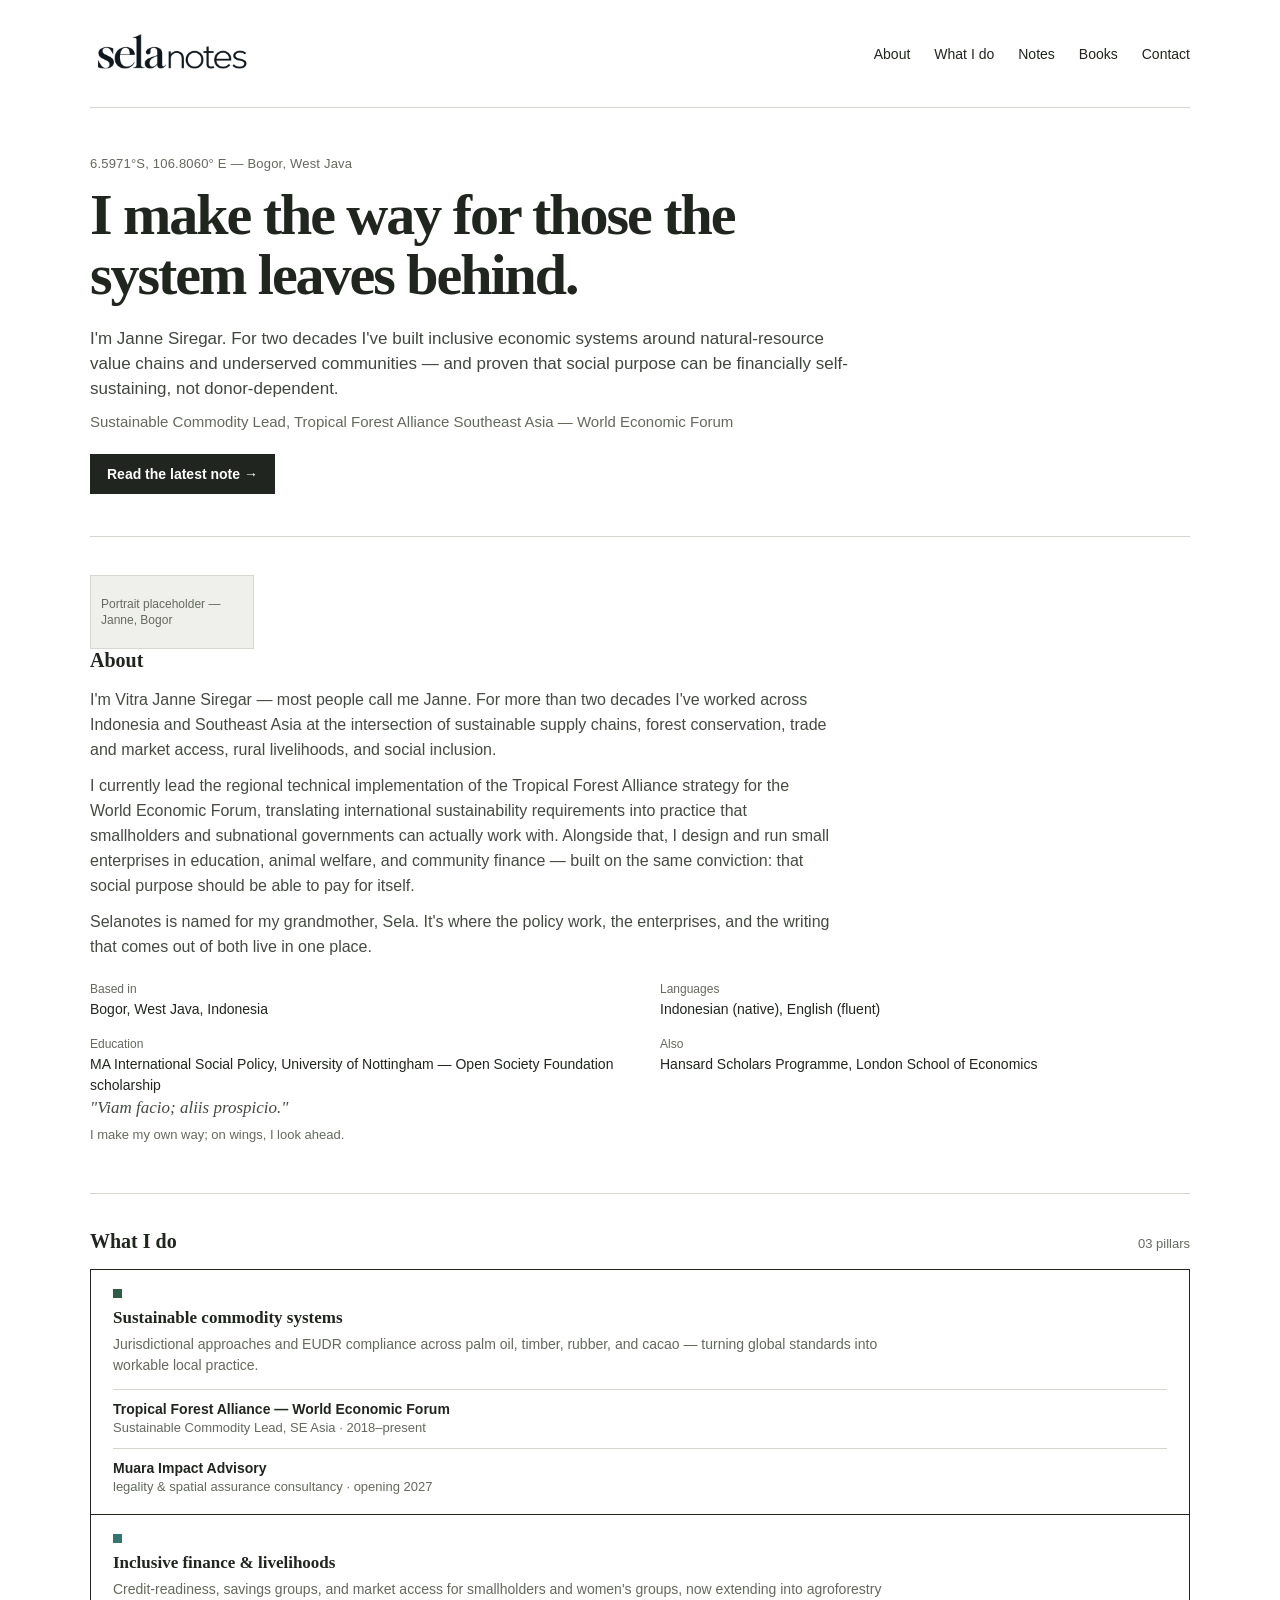
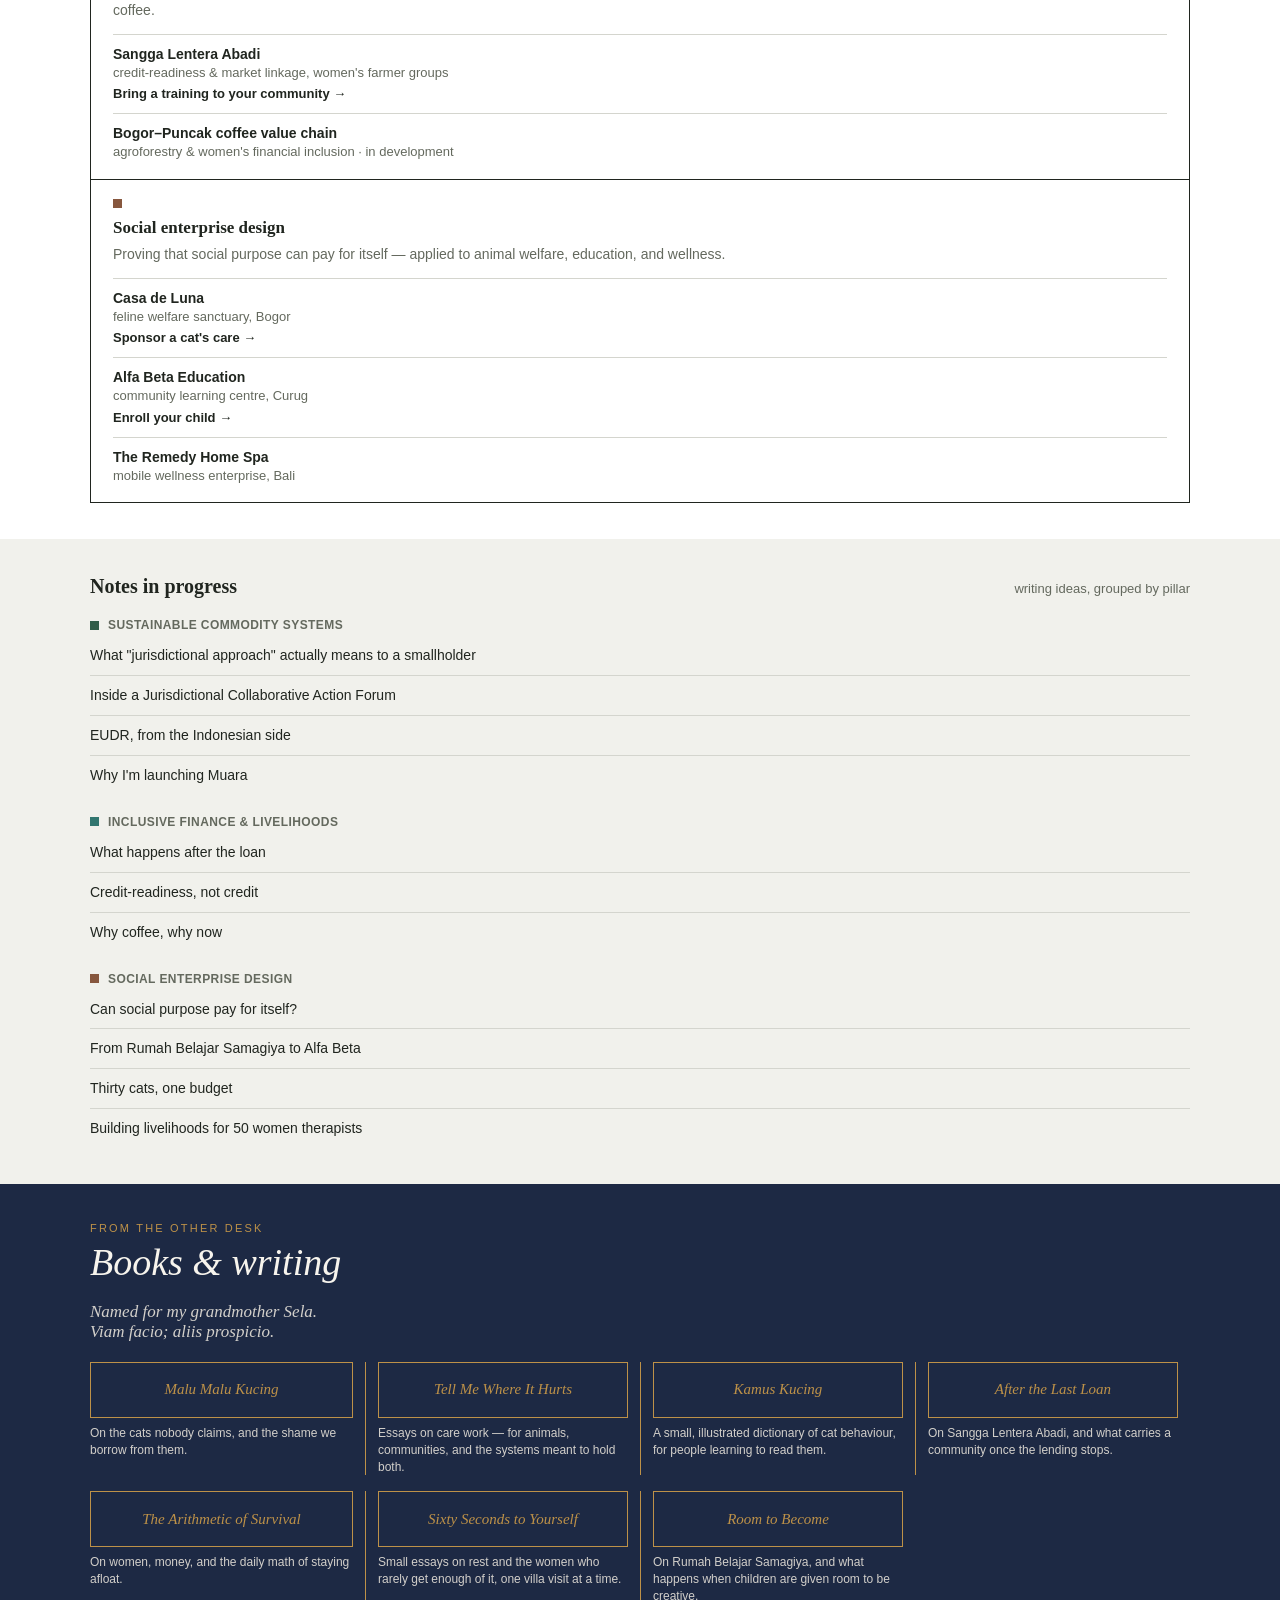
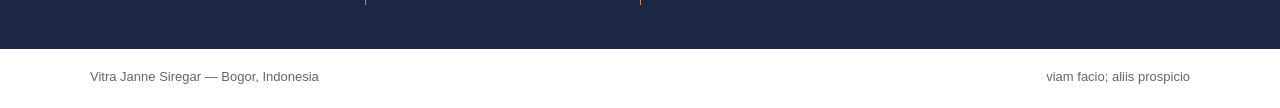
==== commit 5b5f217a: "Align website typography with Selanotes logo" ====
--- a/index.html
+++ b/index.html
@@ -19,6 +19,7 @@
       --rust: #87573e;
       --navy: #1d2944;
       --gold: #bd9148;
+      --display: "Baskerville", "Palatino Linotype", "Book Antiqua", Georgia, serif;
     }
     * { box-sizing: border-box; }
     html { scroll-behavior: smooth; }
@@ -50,8 +51,10 @@
     h1 {
       max-width: 760px;
       margin: 0;
+      font-family: var(--display);
+      font-weight: 600;
       font-size: clamp(34px, 5vw, 58px);
-      letter-spacing: -.055em;
+      letter-spacing: -.035em;
       line-height: 1.04;
     }
     .intro-copy { max-width: 760px; margin: 20px 0 0; color: #41473f; font-size: 17px; line-height: 1.48; }
@@ -81,7 +84,7 @@
       line-height: 1.35;
     }
     h2, h3, p { margin-top: 0; }
-    .about h2 { margin: 0 0 16px; font-size: 18px; }
+    .about h2 { margin: 0 0 16px; font-family: var(--display); font-size: 20px; font-weight: 600; }
     .about p { max-width: 740px; margin: 0 0 12px; color: #454a42; line-height: 1.55; }
     .bio-details { display: grid; grid-template-columns: repeat(2, minmax(0, 1fr)); gap: 18px 40px; margin-top: 22px; }
     .detail-label { display: block; margin-bottom: 3px; color: var(--muted); font-size: 12px; }
@@ -90,7 +93,7 @@
     .motto-caption { display: block; margin-top: 4px; color: var(--muted); font-family: Arial, sans-serif; font-size: 13px; font-style: normal; }
     .section { padding: 36px 0; }
     .section-heading { display: flex; justify-content: space-between; align-items: baseline; gap: 16px; margin-bottom: 16px; }
-    .section-heading h2 { margin: 0; font-size: 18px; }
+    .section-heading h2 { margin: 0; font-family: var(--display); font-size: 20px; font-weight: 600; }
     .section-heading span { color: var(--muted); font-size: 13px; }
     .pillar { border: 1px solid var(--ink); }
     .pillar-card { padding: 19px 22px 18px; }
@@ -98,7 +101,7 @@
     .square { width: 9px; height: 9px; margin-bottom: 10px; background: var(--forest); }
     .pillar-card:nth-child(2) .square { background: var(--teal); }
     .pillar-card:nth-child(3) .square { background: var(--rust); }
-    .pillar-card h3 { margin: 0 0 6px; font-size: 16px; }
+    .pillar-card h3 { margin: 0 0 6px; font-family: var(--display); font-size: 17px; font-weight: 600; }
     .pillar-card > p { max-width: 780px; margin: 0 0 13px; color: var(--muted); font-size: 14px; line-height: 1.5; }
     .project { padding: 11px 0 0; border-top: 1px solid var(--rule); }
     .project + .project { margin-top: 11px; }
@@ -117,7 +120,7 @@
     .books { padding: 38px 0 44px; color: #f7f4ed; background: var(--navy); }
     .books .wrap { max-width: 1100px; }
     .eyebrow { margin: 0 0 6px; color: var(--gold); font-size: 11px; letter-spacing: .2em; text-transform: uppercase; }
-    .books h2 { margin: 0; font-family: Georgia, serif; font-size: clamp(28px, 4vw, 38px); font-style: italic; font-weight: 400; }
+    .books h2 { margin: 0; font-family: var(--display); font-size: clamp(28px, 4vw, 38px); font-style: italic; font-weight: 400; }
     .books-intro { margin: 18px 0 20px; color: #d2cfca; font-family: Georgia, serif; font-size: 17px; font-style: italic; }
     .book-grid { display: grid; grid-template-columns: repeat(4, minmax(0, 1fr)); gap: 16px 0; }
     .book { min-width: 0; padding: 0 12px; border-left: 1px solid var(--gold); }
@@ -153,7 +156,7 @@
       .button { margin-top: 20px; padding: 10px 15px; font-size: 12px; }
       .about { padding: 39px 0 31px; }
       .portrait { width: 125px; height: 40px; padding: 6px; font-size: 9px; }
-      .about h2 { margin-bottom: 15px; font-size: 14px; }
+      .about h2 { margin-bottom: 15px; font-size: 15px; }
       .about p { margin-bottom: 10px; font-size: 13px; line-height: 1.48; }
       .bio-details { grid-template-columns: 1fr; gap: 10px; margin-top: 17px; }
       .detail-label { margin-bottom: 1px; font-size: 10px; }
@@ -162,11 +165,11 @@
       .motto-caption { font-size: 10px; }
       .section { padding: 34px 0; }
       .section-heading { margin-bottom: 12px; }
-      .section-heading h2 { font-size: 12px; }
+      .section-heading h2 { font-size: 13px; }
       .section-heading span { font-size: 10px; }
       .pillar-card { padding: 16px 13px 14px; }
       .square { width: 8px; height: 8px; margin-bottom: 9px; }
-      .pillar-card h3 { margin-bottom: 5px; font-size: 12px; }
+      .pillar-card h3 { margin-bottom: 5px; font-size: 13px; }
       .pillar-card > p { margin-bottom: 11px; font-size: 11px; line-height: 1.45; }
       .project { padding-top: 10px; }
       .project + .project { margin-top: 9px; }
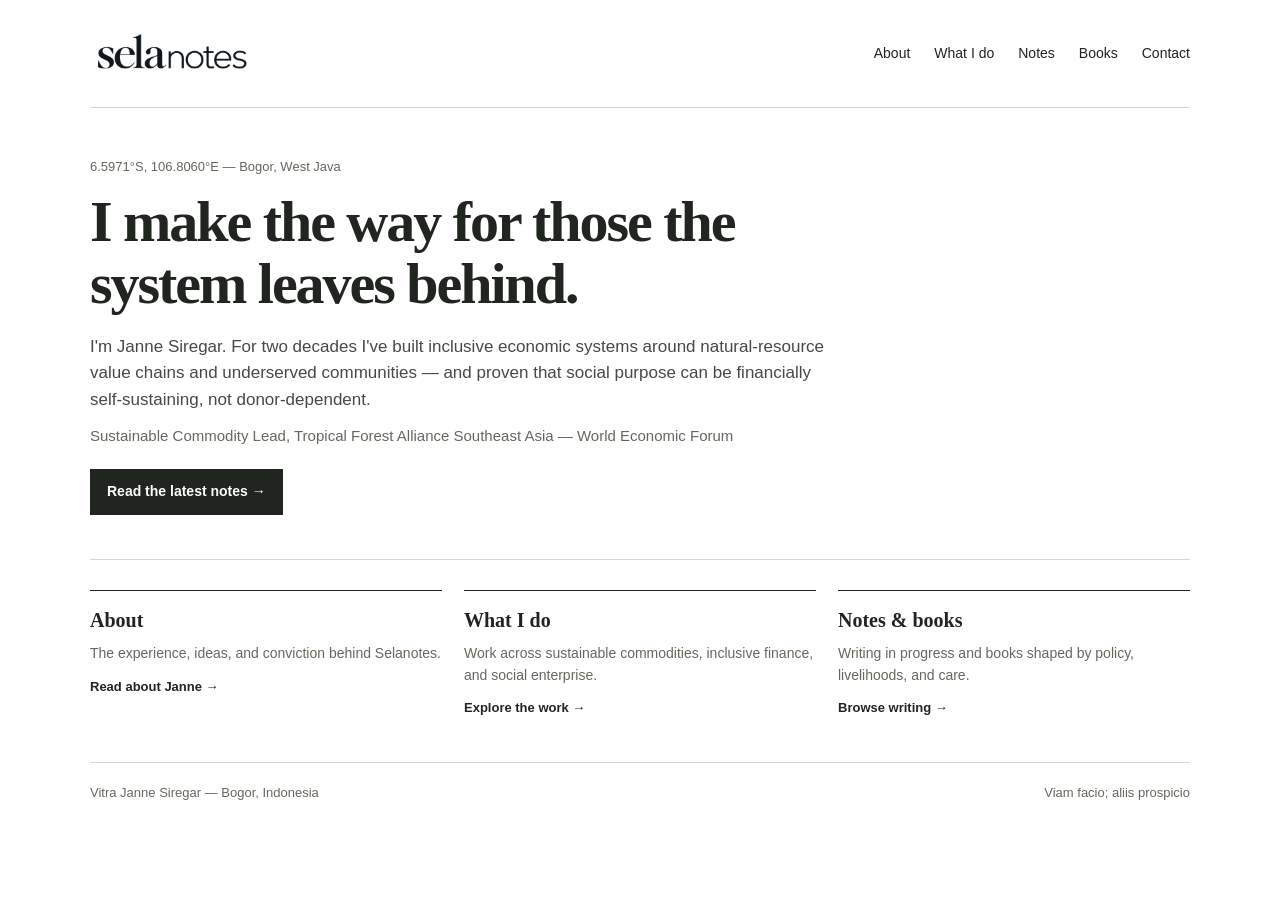
==== commit 5041379b: "Make Selanotes navigation open dedicated pages" ====
--- a/index.html
+++ b/index.html
@@ -4,293 +4,31 @@
   <meta charset="utf-8" />
   <meta name="viewport" content="width=device-width, initial-scale=1" />
   <meta name="theme-color" content="#f4f4ef" />
-  <meta name="description" content="Notes on sustainable livelihoods, inclusive finance, and social enterprise by Jane Siregar." />
-  <title>Selanotes — Jane Siregar</title>
-  <style>
-    :root {
-      color-scheme: light;
-      --paper: #fff;
-      --soft: #f1f1ec;
-      --ink: #20251f;
-      --muted: #64695e;
-      --rule: #d4d5ce;
-      --forest: #315d48;
-      --teal: #32766f;
-      --rust: #87573e;
-      --navy: #1d2944;
-      --gold: #bd9148;
-      --display: "Baskerville", "Palatino Linotype", "Book Antiqua", Georgia, serif;
-    }
-    * { box-sizing: border-box; }
-    html { scroll-behavior: smooth; }
-    body {
-      margin: 0;
-      color: var(--ink);
-      background: var(--paper);
-      font-family: Arial, Helvetica, sans-serif;
-      font-size: 16px;
-      -webkit-font-smoothing: antialiased;
-    }
-    a { color: inherit; }
-    .wrap { width: min(100% - 48px, 1100px); margin-inline: auto; }
-    header {
-      min-height: 108px;
-      display: flex;
-      justify-content: space-between;
-      align-items: center;
-      gap: 28px;
-      border-bottom: 1px solid var(--rule);
-    }
-    .brand { display: inline-flex; width: 160px; align-items: center; line-height: 0; }
-    .brand img { display: block; width: 100%; height: auto; }
-    nav { display: flex; flex-wrap: wrap; gap: 8px 24px; }
-    nav a { font-size: 14px; text-decoration: none; }
-    nav a:hover, .text-link:hover { text-decoration: underline; text-underline-offset: 3px; }
-    .intro { padding: 48px 0 42px; border-bottom: 1px solid var(--rule); }
-    .location { margin: 0 0 14px; color: var(--muted); font-size: 13px; letter-spacing: .015em; }
-    h1 {
-      max-width: 760px;
-      margin: 0;
-      font-family: var(--display);
-      font-weight: 600;
-      font-size: clamp(34px, 5vw, 58px);
-      letter-spacing: -.035em;
-      line-height: 1.04;
-    }
-    .intro-copy { max-width: 760px; margin: 20px 0 0; color: #41473f; font-size: 17px; line-height: 1.48; }
-    .role { max-width: 760px; margin: 10px 0 0; color: var(--muted); font-size: 15px; line-height: 1.4; }
-    .button {
-      display: inline-block;
-      margin-top: 22px;
-      padding: 12px 17px;
-      color: #fff;
-      background: var(--ink);
-      font-size: 14px;
-      font-weight: 700;
-      text-decoration: none;
-    }
-    .button:hover { background: #3d493e; }
-    .about { padding: 38px 0 36px; border-bottom: 1px solid var(--rule); }
-    .portrait {
-      display: flex;
-      width: 164px;
-      height: 74px;
-      align-items: center;
-      padding: 10px;
-      background: #efefeb;
-      border: 1px solid #d7d8d1;
-      color: var(--muted);
-      font-size: 12px;
-      line-height: 1.35;
-    }
-    h2, h3, p { margin-top: 0; }
-    .about h2 { margin: 0 0 16px; font-family: var(--display); font-size: 20px; font-weight: 600; }
-    .about p { max-width: 740px; margin: 0 0 12px; color: #454a42; line-height: 1.55; }
-    .bio-details { display: grid; grid-template-columns: repeat(2, minmax(0, 1fr)); gap: 18px 40px; margin-top: 22px; }
-    .detail-label { display: block; margin-bottom: 3px; color: var(--muted); font-size: 12px; }
-    .detail-value { font-size: 14px; line-height: 1.45; }
-    .motto { margin: 20px 0 0; color: #835a43; font-family: Georgia, serif; font-size: 17px; font-style: italic; }
-    .motto-caption { display: block; margin-top: 4px; color: var(--muted); font-family: Arial, sans-serif; font-size: 13px; font-style: normal; }
-    .section { padding: 36px 0; }
-    .section-heading { display: flex; justify-content: space-between; align-items: baseline; gap: 16px; margin-bottom: 16px; }
-    .section-heading h2 { margin: 0; font-family: var(--display); font-size: 20px; font-weight: 600; }
-    .section-heading span { color: var(--muted); font-size: 13px; }
-    .pillar { border: 1px solid var(--ink); }
-    .pillar-card { padding: 19px 22px 18px; }
-    .pillar-card + .pillar-card { border-top: 1px solid var(--ink); }
-    .square { width: 9px; height: 9px; margin-bottom: 10px; background: var(--forest); }
-    .pillar-card:nth-child(2) .square { background: var(--teal); }
-    .pillar-card:nth-child(3) .square { background: var(--rust); }
-    .pillar-card h3 { margin: 0 0 6px; font-family: var(--display); font-size: 17px; font-weight: 600; }
-    .pillar-card > p { max-width: 780px; margin: 0 0 13px; color: var(--muted); font-size: 14px; line-height: 1.5; }
-    .project { padding: 11px 0 0; border-top: 1px solid var(--rule); }
-    .project + .project { margin-top: 11px; }
-    .project strong { display: block; font-size: 14px; }
-    .project span { display: block; margin-top: 2px; color: var(--muted); font-size: 13px; line-height: 1.35; }
-    .project a { display: inline-block; margin-top: 5px; font-size: 13px; font-weight: 700; text-decoration: none; }
-    .notes { padding: 36px 0; background: var(--soft); }
-    .notes-inner { width: min(100% - 48px, 1100px); margin: auto; }
-    .note-group { margin-top: 20px; }
-    .note-group:first-of-type { margin-top: 0; }
-    .note-group h3 { display: flex; align-items: center; gap: 9px; margin: 0 0 4px; color: var(--muted); font-size: 12px; font-weight: 700; letter-spacing: .035em; text-transform: uppercase; }
-    .note-group h3 .square { flex: 0 0 auto; margin: 0; }
-    .note-list { margin: 0; padding: 0; list-style: none; }
-    .note-list li { padding: 10px 0; border-bottom: 1px solid var(--rule); font-size: 14px; line-height: 1.35; }
-    .note-list li:last-child { border-bottom: 0; }
-    .books { padding: 38px 0 44px; color: #f7f4ed; background: var(--navy); }
-    .books .wrap { max-width: 1100px; }
-    .eyebrow { margin: 0 0 6px; color: var(--gold); font-size: 11px; letter-spacing: .2em; text-transform: uppercase; }
-    .books h2 { margin: 0; font-family: var(--display); font-size: clamp(28px, 4vw, 38px); font-style: italic; font-weight: 400; }
-    .books-intro { margin: 18px 0 20px; color: #d2cfca; font-family: Georgia, serif; font-size: 17px; font-style: italic; }
-    .book-grid { display: grid; grid-template-columns: repeat(4, minmax(0, 1fr)); gap: 16px 0; }
-    .book { min-width: 0; padding: 0 12px; border-left: 1px solid var(--gold); }
-    .book:nth-child(4n + 1) { padding-left: 0; border-left: 0; }
-    .book-title {
-      display: flex;
-      min-height: 56px;
-      align-items: center;
-      justify-content: center;
-      padding: 8px 7px;
-      border: 1px solid var(--gold);
-      color: var(--gold);
-      font-family: Georgia, serif;
-      font-size: 15px;
-      font-style: italic;
-      line-height: 1.15;
-      text-align: center;
-      text-decoration: none;
-    }
-    .book p { margin: 7px 0 0; color: #d2cfca; font-size: 12px; line-height: 1.4; }
-    footer { display: flex; justify-content: space-between; gap: 20px; padding: 20px 0 24px; color: var(--muted); font-size: 13px; }
-    @media (max-width: 600px) {
-      .wrap, .notes-inner { width: calc(100% - 26px); }
-      header { min-height: 109px; display: block; padding: 49px 0 12px; }
-      .brand { width: 124px; }
-      nav { gap: 6px; margin-top: 3px; }
-      nav a { font-size: 12px; }
-      .intro { padding: 44px 0 34px; }
-      .location { margin-bottom: 12px; font-size: 11px; }
-      h1 { max-width: 360px; font-size: 34px; line-height: 1.08; }
-      .intro-copy { margin-top: 16px; font-size: 13px; line-height: 1.46; }
-      .role { margin-top: 9px; font-size: 12px; line-height: 1.35; }
-      .button { margin-top: 20px; padding: 10px 15px; font-size: 12px; }
-      .about { padding: 39px 0 31px; }
-      .portrait { width: 125px; height: 40px; padding: 6px; font-size: 9px; }
-      .about h2 { margin-bottom: 15px; font-size: 15px; }
-      .about p { margin-bottom: 10px; font-size: 13px; line-height: 1.48; }
-      .bio-details { grid-template-columns: 1fr; gap: 10px; margin-top: 17px; }
-      .detail-label { margin-bottom: 1px; font-size: 10px; }
-      .detail-value { font-size: 11px; line-height: 1.35; }
-      .motto { margin-top: 15px; font-size: 14px; }
-      .motto-caption { font-size: 10px; }
-      .section { padding: 34px 0; }
-      .section-heading { margin-bottom: 12px; }
-      .section-heading h2 { font-size: 13px; }
-      .section-heading span { font-size: 10px; }
-      .pillar-card { padding: 16px 13px 14px; }
-      .square { width: 8px; height: 8px; margin-bottom: 9px; }
-      .pillar-card h3 { margin-bottom: 5px; font-size: 13px; }
-      .pillar-card > p { margin-bottom: 11px; font-size: 11px; line-height: 1.45; }
-      .project { padding-top: 10px; }
-      .project + .project { margin-top: 9px; }
-      .project strong { font-size: 11px; }
-      .project span, .project a { font-size: 10px; }
-      .notes { padding: 35px 0 30px; }
-      .note-group { margin-top: 19px; }
-      .note-group h3 { font-size: 10px; }
-      .note-group h3 .square { margin: 0; }
-      .note-list li { padding: 9px 0; font-size: 11px; }
-      .books { padding: 38px 0 41px; }
-      .eyebrow { font-size: 9px; }
-      .books h2 { font-size: 22px; }
-      .books-intro { margin: 17px 0 18px; font-size: 13px; }
-      .book-grid { grid-template-columns: repeat(4, minmax(0, 1fr)); gap: 14px 0; }
-      .book { padding: 0 4px; }
-      .book:nth-child(4n + 1) { padding-left: 0; }
-      .book-title { min-height: 46px; padding: 5px 2px; font-size: 12px; }
-      .book p { margin-top: 6px; font-size: 9px; line-height: 1.35; }
-      footer { padding: 18px 0; font-size: 10px; }
-    }
-    @media (max-width: 340px) {
-      .wrap, .notes-inner { width: calc(100% - 20px); }
-      nav { gap: 5px; }
-      nav a { font-size: 11px; }
-      h1 { font-size: 31px; }
-      .book p { font-size: 8px; }
-    }
-  </style>
+  <meta name="description" content="Selanotes — ideas and work by Vitra Janne Siregar." />
+  <title>Selanotes — Vitra Janne Siregar</title>
+  <link rel="stylesheet" href="site.css" />
 </head>
 <body>
-  <header class="wrap" id="top">
-    <a class="brand" href="#top" aria-label="Selanotes home"><img src="assets/selanotes-logo.png" width="900" height="221" alt="Selanotes" /></a>
+  <header class="site-header wrap">
+    <a class="brand" href="index.html" aria-label="Selanotes home"><img src="assets/selanotes-logo.png" width="900" height="221" alt="Selanotes" /></a>
     <nav aria-label="Main navigation">
-      <a href="#about">About</a>
-      <a href="#what-i-do">What I do</a>
-      <a href="#notes">Notes</a>
-      <a href="#books">Books</a>
-      <a href="#contact">Contact</a>
+      <a href="about.html">About</a><a href="work.html">What I do</a><a href="notes.html">Notes</a><a href="books.html">Books</a><a href="contact.html">Contact</a>
     </nav>
   </header>
   <main>
-    <section class="intro wrap" aria-labelledby="intro-title">
-      <p class="location">6.5971°S, 106.8060° E — Bogor, West Java</p>
+    <section class="home-intro wrap" aria-labelledby="intro-title">
+      <p class="location">6.5971°S, 106.8060°E — Bogor, West Java</p>
       <h1 id="intro-title">I make the way for those the system leaves behind.</h1>
-      <p class="intro-copy">I'm Janne Siregar. For two decades I've built inclusive economic systems around natural-resource value chains and underserved communities — and proven that social purpose can be financially self-sustaining, not donor-dependent.</p>
+      <p class="page-intro">I'm Janne Siregar. For two decades I've built inclusive economic systems around natural-resource value chains and underserved communities — and proven that social purpose can be financially self-sustaining, not donor-dependent.</p>
       <p class="role">Sustainable Commodity Lead, Tropical Forest Alliance Southeast Asia — World Economic Forum</p>
-      <a class="button" href="#notes">Read the latest note →</a>
+      <a class="button" href="notes.html">Read the latest notes →</a>
     </section>
-    <section class="about wrap" id="about" aria-labelledby="about-title">
-      <div class="portrait" role="img" aria-label="Portrait placeholder — Janne, Bogor">Portrait placeholder —<br />Janne, Bogor</div>
-      <h2 id="about-title">About</h2>
-      <p>I'm Vitra Janne Siregar — most people call me Janne. For more than two decades I've worked across Indonesia and Southeast Asia at the intersection of sustainable supply chains, forest conservation, trade and market access, rural livelihoods, and social inclusion.</p>
-      <p>I currently lead the regional technical implementation of the Tropical Forest Alliance strategy for the World Economic Forum, translating international sustainability requirements into practice that smallholders and subnational governments can actually work with. Alongside that, I design and run small enterprises in education, animal welfare, and community finance — built on the same conviction: that social purpose should be able to pay for itself.</p>
-      <p>Selanotes is named for my grandmother, Sela. It's where the policy work, the enterprises, and the writing that comes out of both live in one place.</p>
-      <div class="bio-details">
-        <div><span class="detail-label">Based in</span><div class="detail-value">Bogor, West Java, Indonesia</div></div>
-        <div><span class="detail-label">Languages</span><div class="detail-value">Indonesian (native), English (fluent)</div></div>
-        <div><span class="detail-label">Education</span><div class="detail-value">MA International Social Policy, University of Nottingham — Open Society Foundation scholarship</div></div>
-        <div><span class="detail-label">Also</span><div class="detail-value">Hansard Scholars Programme, London School of Economics</div></div>
-      </div>
-      <p class="motto">"Viam facio; aliis prospicio."<span class="motto-caption">I make my own way; on wings, I look ahead.</span></p>
-    </section>
-    <section class="section wrap" id="what-i-do" aria-labelledby="pillars-title">
-      <div class="section-heading"><h2 id="pillars-title">What I do</h2><span>03 pillars</span></div>
-      <div class="pillar">
-        <article class="pillar-card">
-          <div class="square"></div><h3>Sustainable commodity systems</h3>
-          <p>Jurisdictional approaches and EUDR compliance across palm oil, timber, rubber, and cacao — turning global standards into workable local practice.</p>
-          <div class="project"><strong>Tropical Forest Alliance — World Economic Forum</strong><span>Sustainable Commodity Lead, SE Asia · 2018–present</span></div>
-          <div class="project"><strong>Muara Impact Advisory</strong><span>legality &amp; spatial assurance consultancy · opening 2027</span></div>
-        </article>
-        <article class="pillar-card">
-          <div class="square"></div><h3>Inclusive finance &amp; livelihoods</h3>
-          <p>Credit-readiness, savings groups, and market access for smallholders and women's groups, now extending into agroforestry coffee.</p>
-          <div class="project"><strong>Sangga Lentera Abadi</strong><span>credit-readiness &amp; market linkage, women's farmer groups</span><a href="#contact" class="text-link">Bring a training to your community →</a></div>
-          <div class="project"><strong>Bogor–Puncak coffee value chain</strong><span>agroforestry &amp; women's financial inclusion · in development</span></div>
-        </article>
-        <article class="pillar-card">
-          <div class="square"></div><h3>Social enterprise design</h3>
-          <p>Proving that social purpose can pay for itself — applied to animal welfare, education, and wellness.</p>
-          <div class="project"><strong>Casa de Luna</strong><span>feline welfare sanctuary, Bogor</span><a href="#contact" class="text-link">Sponsor a cat's care →</a></div>
-          <div class="project"><strong>Alfa Beta Education</strong><span>community learning centre, Curug</span><a href="#contact" class="text-link">Enroll your child →</a></div>
-          <div class="project"><strong>The Remedy Home Spa</strong><span>mobile wellness enterprise, Bali</span></div>
-        </article>
-      </div>
-    </section>
-    <section class="notes" id="notes" aria-labelledby="notes-title">
-      <div class="notes-inner">
-        <div class="section-heading"><h2 id="notes-title">Notes in progress</h2><span>writing ideas, grouped by pillar</span></div>
-        <div class="note-group">
-          <h3><i class="square"></i>Sustainable commodity systems</h3>
-          <ul class="note-list"><li>What "jurisdictional approach" actually means to a smallholder</li><li>Inside a Jurisdictional Collaborative Action Forum</li><li>EUDR, from the Indonesian side</li><li>Why I'm launching Muara</li></ul>
-        </div>
-        <div class="note-group">
-          <h3><i class="square" style="background:var(--teal)"></i>Inclusive finance &amp; livelihoods</h3>
-          <ul class="note-list"><li>What happens after the loan</li><li>Credit-readiness, not credit</li><li>Why coffee, why now</li></ul>
-        </div>
-        <div class="note-group">
-          <h3><i class="square" style="background:var(--rust)"></i>Social enterprise design</h3>
-          <ul class="note-list"><li>Can social purpose pay for itself?</li><li>From Rumah Belajar Samagiya to Alfa Beta</li><li>Thirty cats, one budget</li><li>Building livelihoods for 50 women therapists</li></ul>
-        </div>
-      </div>
-    </section>
-    <section class="books" id="books" aria-labelledby="books-title">
-      <div class="wrap">
-        <p class="eyebrow">From the other desk</p>
-        <h2 id="books-title">Books &amp; writing</h2>
-        <p class="books-intro">Named for my grandmother Sela.<br />Viam facio; aliis prospicio.</p>
-        <div class="book-grid">
-          <article class="book"><a class="book-title" href="#contact">Malu Malu Kucing</a><p>On the cats nobody claims, and the shame we borrow from them.</p></article>
-          <article class="book"><a class="book-title" href="#contact">Tell Me Where It Hurts</a><p>Essays on care work — for animals, communities, and the systems meant to hold both.</p></article>
-          <article class="book"><a class="book-title" href="#contact">Kamus Kucing</a><p>A small, illustrated dictionary of cat behaviour, for people learning to read them.</p></article>
-          <article class="book"><a class="book-title" href="#contact">After the Last Loan</a><p>On Sangga Lentera Abadi, and what carries a community once the lending stops.</p></article>
-          <article class="book"><a class="book-title" href="#contact">The Arithmetic of Survival</a><p>On women, money, and the daily math of staying afloat.</p></article>
-          <article class="book"><a class="book-title" href="#contact">Sixty Seconds to Yourself</a><p>Small essays on rest and the women who rarely get enough of it, one villa visit at a time.</p></article>
-          <article class="book"><a class="book-title" href="#contact">Room to Become</a><p>On Rumah Belajar Samagiya, and what happens when children are given room to be creative.</p></article>
-        </div>
-      </div>
+    <section class="teaser-grid wrap" aria-label="Explore Selanotes">
+      <article class="teaser"><h2>About</h2><p>The experience, ideas, and conviction behind Selanotes.</p><a class="text-link" href="about.html">Read about Janne →</a></article>
+      <article class="teaser"><h2>What I do</h2><p>Work across sustainable commodities, inclusive finance, and social enterprise.</p><a class="text-link" href="work.html">Explore the work →</a></article>
+      <article class="teaser"><h2>Notes &amp; books</h2><p>Writing in progress and books shaped by policy, livelihoods, and care.</p><a class="text-link" href="notes.html">Browse writing →</a></article>
     </section>
   </main>
-  <footer class="wrap" id="contact"><span>Vitra Janne Siregar — Bogor, Indonesia</span><span>viam facio; aliis prospicio</span></footer>
+  <footer class="site-footer wrap"><span>Vitra Janne Siregar — Bogor, Indonesia</span><span>Viam facio; aliis prospicio</span></footer>
 </body>
 </html>
--- a/site.css
+++ b/site.css
@@ -0,0 +1,113 @@
+:root {
+  color-scheme: light;
+  --paper: #fff;
+  --soft: #f1f1ec;
+  --ink: #20251f;
+  --muted: #64695e;
+  --rule: #d4d5ce;
+  --forest: #315d48;
+  --teal: #32766f;
+  --rust: #87573e;
+  --navy: #1d2944;
+  --gold: #bd9148;
+  --display: "Baskerville", "Palatino Linotype", "Book Antiqua", Georgia, serif;
+}
+* { box-sizing: border-box; }
+html { scroll-behavior: smooth; }
+body { margin: 0; color: var(--ink); background: var(--paper); font: 16px/1.55 Arial, Helvetica, sans-serif; -webkit-font-smoothing: antialiased; }
+a { color: inherit; }
+.wrap { width: min(100% - 48px, 1100px); margin-inline: auto; }
+.site-header { min-height: 108px; display: flex; justify-content: space-between; align-items: center; gap: 28px; border-bottom: 1px solid var(--rule); }
+.brand { display: inline-flex; width: 160px; flex: 0 0 auto; align-items: center; line-height: 0; }
+.brand img { display: block; width: 100%; height: auto; }
+nav { display: flex; flex-wrap: wrap; justify-content: flex-end; gap: 8px 24px; }
+nav a { padding: 8px 0; font-size: 14px; text-decoration: none; }
+nav a:hover, nav a[aria-current="page"] { text-decoration: underline; text-decoration-color: var(--forest); text-decoration-thickness: 1px; text-underline-offset: 5px; }
+.page-heading { padding: 45px 0 30px; border-bottom: 1px solid var(--rule); }
+.eyebrow { margin: 0 0 8px; color: var(--muted); font-size: 12px; letter-spacing: .12em; text-transform: uppercase; }
+h1, h2, h3 { font-family: var(--display); font-weight: 600; }
+h1 { max-width: 800px; margin: 0; font-size: clamp(36px, 5vw, 58px); letter-spacing: -.035em; line-height: 1.06; }
+.page-intro { max-width: 740px; margin: 15px 0 0; color: #454a42; font-size: 17px; line-height: 1.55; }
+.content { padding: 36px 0 48px; }
+.content h2 { margin: 0 0 14px; font-size: 23px; }
+.content h3 { margin: 0 0 7px; font-size: 18px; }
+.content p { max-width: 780px; color: #454a42; }
+.content p:last-child { margin-bottom: 0; }
+.home-intro { padding: 49px 0 44px; border-bottom: 1px solid var(--rule); }
+.location { margin: 0 0 14px; color: var(--muted); font-size: 13px; }
+.home-intro h1 { max-width: 770px; }
+.home-intro .page-intro { margin-top: 20px; }
+.role { max-width: 760px; margin: 11px 0 0; color: var(--muted); font-size: 15px; }
+.button { display: inline-block; margin-top: 22px; padding: 12px 17px; color: #fff; background: var(--ink); font-size: 14px; font-weight: 700; text-decoration: none; }
+.button:hover { background: #3d493e; }
+.teaser-grid { display: grid; grid-template-columns: repeat(3, minmax(0, 1fr)); gap: 22px; padding: 30px 0 42px; }
+.teaser { padding-top: 14px; border-top: 1px solid var(--ink); }
+.teaser h2 { margin: 0 0 7px; font-size: 20px; }
+.teaser p { margin: 0; color: var(--muted); font-size: 14px; }
+.text-link { display: inline-block; margin-top: 12px; font-size: 13px; font-weight: 700; text-decoration: none; }
+.text-link:hover { text-decoration: underline; text-underline-offset: 3px; }
+.bio-details { display: grid; grid-template-columns: repeat(2, minmax(0, 1fr)); gap: 18px 40px; margin-top: 24px; }
+.detail-label { display: block; margin-bottom: 3px; color: var(--muted); font-size: 12px; }
+.detail-value { font-size: 14px; line-height: 1.5; }
+.motto { margin: 22px 0 0; color: #835a43; font-family: Georgia, serif; font-size: 17px; font-style: italic; }
+.motto-caption { display: block; margin-top: 4px; color: var(--muted); font: normal 13px Arial, sans-serif; }
+.pillar { border: 1px solid var(--ink); }
+.pillar-card { padding: 19px 22px 18px; }
+.pillar-card + .pillar-card { border-top: 1px solid var(--ink); }
+.square { display: inline-block; width: 9px; height: 9px; margin: 0 8px 0 0; background: var(--forest); vertical-align: 1px; }
+.pillar-card:nth-child(2) .square { background: var(--teal); }
+.pillar-card:nth-child(3) .square { background: var(--rust); }
+.pillar-card h2 { display: inline-block; margin: 0 0 7px; font-size: 20px; }
+.pillar-card > p { max-width: 780px; margin: 0 0 13px; color: var(--muted); font-size: 14px; }
+.project { padding: 11px 0 0; border-top: 1px solid var(--rule); }
+.project + .project { margin-top: 11px; }
+.project strong { display: block; font-size: 14px; }
+.project span { display: block; margin-top: 2px; color: var(--muted); font-size: 13px; }
+.notes-list { padding: 27px 0 34px; background: var(--soft); }
+.note-group { margin: 0 0 23px; }
+.note-group:last-child { margin-bottom: 0; }
+.note-group h2 { display: flex; align-items: center; gap: 9px; margin: 0 0 4px; color: var(--muted); font: 700 12px Arial, sans-serif; letter-spacing: .06em; text-transform: uppercase; }
+.note-group h2 .square { flex: 0 0 auto; margin: 0; }
+.note-list { max-width: 760px; margin: 0; padding: 0; list-style: none; }
+.note-list li { padding: 10px 0; border-bottom: 1px solid var(--rule); font-size: 15px; }
+.note-list li:last-child { border-bottom: 0; }
+.book-list { padding: 33px 0 42px; color: #f7f4ed; background: var(--navy); }
+.book-list h2 { margin: 0; font-size: clamp(28px, 4vw, 38px); font-style: italic; font-weight: 400; }
+.books-intro { margin: 13px 0 24px; color: #d2cfca; font: italic 17px Georgia, serif; }
+.book-grid { display: grid; grid-template-columns: repeat(4, minmax(0, 1fr)); gap: 20px 0; }
+.book { min-width: 0; padding: 0 14px; border-left: 1px solid var(--gold); }
+.book:nth-child(4n + 1) { padding-left: 0; border-left: 0; }
+.book-title { display: flex; min-height: 58px; align-items: center; justify-content: center; padding: 8px; border: 1px solid var(--gold); color: var(--gold); font: italic 15px/1.2 Georgia, serif; text-align: center; text-decoration: none; }
+.book-title:hover { color: #fff; border-color: #fff; }
+.book p { margin: 8px 0 0; color: #d2cfca; font-size: 12px; line-height: 1.45; }
+.contact-note { max-width: 740px; padding: 22px 24px; border: 1px solid var(--rule); background: var(--soft); }
+.contact-note p { margin: 0; }
+.site-footer { display: flex; justify-content: space-between; gap: 20px; padding: 20px 0 24px; border-top: 1px solid var(--rule); color: var(--muted); font-size: 13px; }
+@media (max-width: 700px) {
+  .site-header { min-height: 0; display: block; padding: 24px 0 13px; }
+  .brand { width: 132px; }
+  nav { justify-content: flex-start; gap: 3px 17px; margin-top: 15px; }
+  nav a { font-size: 13px; }
+  .page-heading { padding: 36px 0 26px; }
+  .page-intro { font-size: 15px; }
+  .home-intro { padding: 37px 0 35px; }
+  .teaser-grid { grid-template-columns: 1fr; gap: 20px; padding: 25px 0 32px; }
+  .bio-details { grid-template-columns: 1fr; gap: 12px; }
+  .pillar-card { padding: 16px 14px; }
+  .book-grid { grid-template-columns: repeat(2, minmax(0, 1fr)); gap: 20px 0; }
+  .book { padding: 0 10px; }
+  .book:nth-child(4n + 1) { padding-left: 10px; border-left: 1px solid var(--gold); }
+  .book:nth-child(2n + 1) { padding-left: 0; border-left: 0; }
+  .site-footer { display: block; font-size: 12px; }
+  .site-footer span { display: block; }
+  .site-footer span + span { margin-top: 5px; }
+}
+@media (max-width: 360px) {
+  .wrap { width: calc(100% - 28px); }
+  nav { gap: 2px 12px; }
+  nav a { font-size: 12px; }
+  .book { padding-right: 7px; padding-left: 7px; }
+  .book:nth-child(4n + 1) { padding-left: 7px; }
+  .book:nth-child(2n + 1) { padding-left: 0; }
+  .book-title { font-size: 13px; }
+}
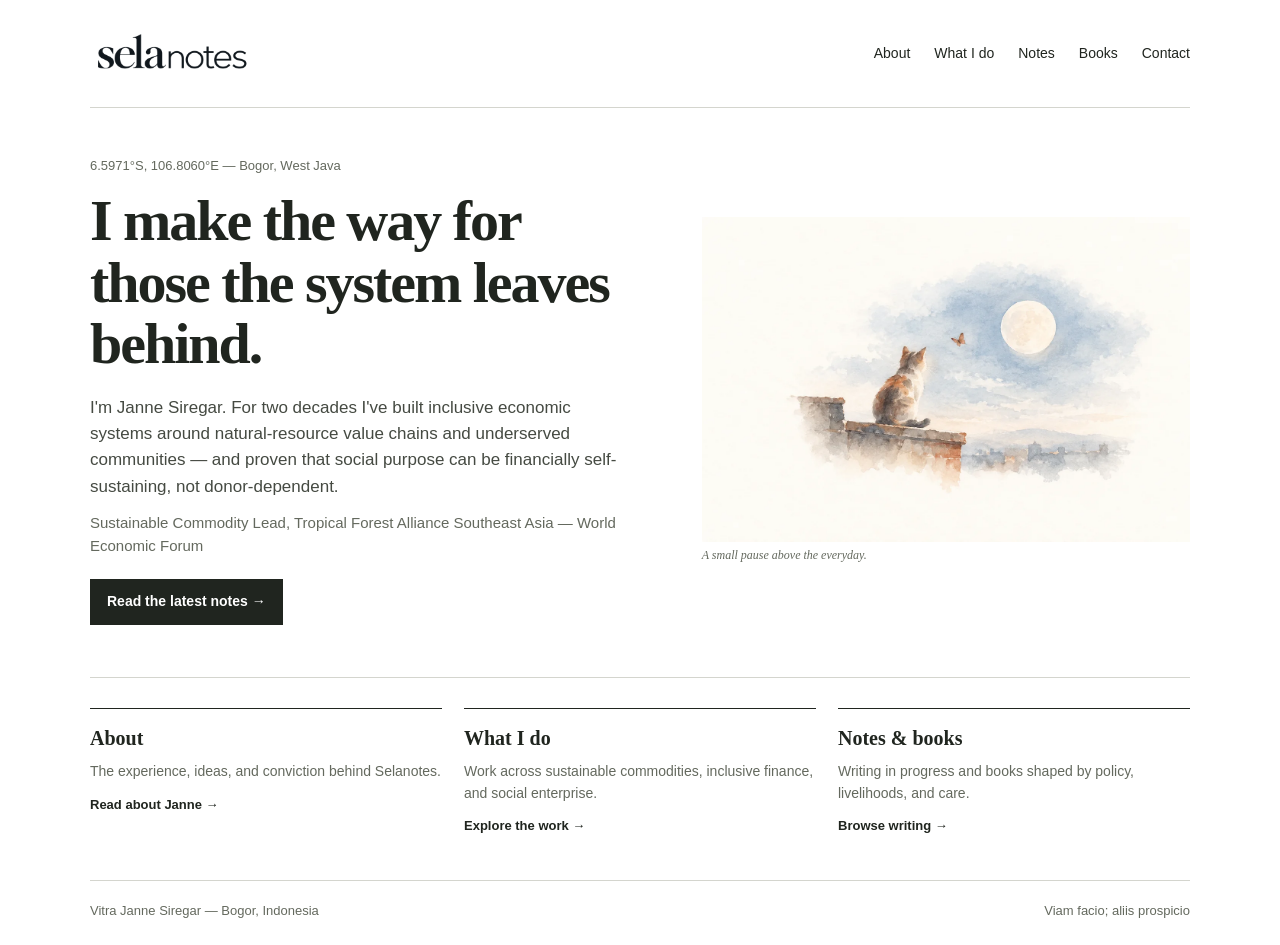
==== commit 6afebdb7: "Add editorial cat illustrations across Selanotes" ====
--- a/index.html
+++ b/index.html
@@ -17,11 +17,17 @@
   </header>
   <main>
     <section class="home-intro wrap" aria-labelledby="intro-title">
-      <p class="location">6.5971°S, 106.8060°E — Bogor, West Java</p>
-      <h1 id="intro-title">I make the way for those the system leaves behind.</h1>
-      <p class="page-intro">I'm Janne Siregar. For two decades I've built inclusive economic systems around natural-resource value chains and underserved communities — and proven that social purpose can be financially self-sustaining, not donor-dependent.</p>
-      <p class="role">Sustainable Commodity Lead, Tropical Forest Alliance Southeast Asia — World Economic Forum</p>
-      <a class="button" href="notes.html">Read the latest notes →</a>
+      <div class="home-copy">
+        <p class="location">6.5971°S, 106.8060°E — Bogor, West Java</p>
+        <h1 id="intro-title">I make the way for those the system leaves behind.</h1>
+        <p class="page-intro">I'm Janne Siregar. For two decades I've built inclusive economic systems around natural-resource value chains and underserved communities — and proven that social purpose can be financially self-sustaining, not donor-dependent.</p>
+        <p class="role">Sustainable Commodity Lead, Tropical Forest Alliance Southeast Asia — World Economic Forum</p>
+        <a class="button" href="notes.html">Read the latest notes <span aria-hidden="true">→</span></a>
+      </div>
+      <figure class="home-art">
+        <img src="assets/illustrations/rooftop-cat.webp" width="1280" height="853" fetchpriority="high" alt="A cat watching butterflies beside a full moon from a quiet rooftop." />
+        <figcaption>A small pause above the everyday.</figcaption>
+      </figure>
     </section>
     <section class="teaser-grid wrap" aria-label="Explore Selanotes">
       <article class="teaser"><h2>About</h2><p>The experience, ideas, and conviction behind Selanotes.</p><a class="text-link" href="about.html">Read about Janne →</a></article>
--- a/site.css
+++ b/site.css
@@ -111,3 +111,40 @@
   .book:nth-child(2n + 1) { padding-left: 0; }
   .book-title { font-size: 13px; }
 }
+
+/* Editorial illustration system */
+.home-intro { display: grid; grid-template-columns: minmax(0, 1.05fr) minmax(300px, .95fr); align-items: center; gap: clamp(28px, 6vw, 72px); padding-block: 40px 44px; }
+.home-copy { padding-block: 8px; }
+.home-art, .about-art, .work-feature figure, .notes-illustrations figure { margin: 0; }
+.home-art img, .about-art img, .work-feature img, .notes-illustrations img { display: block; width: 100%; height: auto; }
+.home-art img { mix-blend-mode: multiply; }
+.home-art figcaption, .about-art figcaption, .notes-illustrations figcaption { margin-top: 5px; color: var(--muted); font: italic 12px/1.45 Georgia, serif; }
+.about-layout { display: grid; grid-template-columns: minmax(0, 1fr) minmax(260px, 330px); align-items: start; gap: clamp(28px, 6vw, 72px); }
+.about-copy > p:first-child { margin-top: 0; }
+.about-art { position: sticky; top: 24px; padding-top: 5px; }
+.about-art img { mix-blend-mode: multiply; }
+.work-feature { display: grid; grid-template-columns: minmax(250px, .8fr) minmax(0, 1.2fr); align-items: center; gap: clamp(28px, 7vw, 90px); padding-block: 8px 25px; border-bottom: 1px solid var(--rule); }
+.work-feature figure { max-width: 390px; }
+.work-feature img { mix-blend-mode: multiply; }
+.work-feature p { max-width: 510px; margin: 0; color: var(--muted); font: italic clamp(18px, 2.3vw, 25px)/1.45 var(--display); }
+.notes-illustrations { display: grid; grid-template-columns: repeat(2, minmax(0, 1fr)); gap: clamp(20px, 5vw, 58px); padding-block: 24px 27px; }
+.notes-illustrations figure { overflow: hidden; }
+.notes-illustrations img { aspect-ratio: 1.5; object-fit: contain; mix-blend-mode: multiply; }
+.notes-list { padding-block: 34px 40px; }
+@media (max-width: 700px) {
+  .home-intro { grid-template-columns: 1fr; gap: 18px; padding-block: 33px; }
+  .home-art { width: min(100%, 480px); margin-inline: auto; }
+  .about-layout { grid-template-columns: 1fr; gap: 16px; }
+  .about-art { position: static; width: min(100%, 420px); margin: 0 auto; }
+  .work-feature { grid-template-columns: 1fr; gap: 4px; padding-block: 2px 22px; }
+  .work-feature figure { width: min(100%, 400px); margin-inline: auto; }
+  .work-feature p { max-width: none; }
+  .notes-illustrations { gap: 14px; padding-block: 14px 20px; }
+  .notes-illustrations figcaption { font-size: 11px; }
+}
+@media (max-width: 440px) {
+  .notes-illustrations { grid-template-columns: 1fr; gap: 12px; }
+  .notes-illustrations figure { display: grid; grid-template-columns: minmax(110px, .85fr) minmax(0, 1fr); align-items: center; gap: 12px; }
+  .notes-illustrations img { aspect-ratio: 1.4; }
+  .notes-illustrations figcaption { margin-top: 0; }
+}
